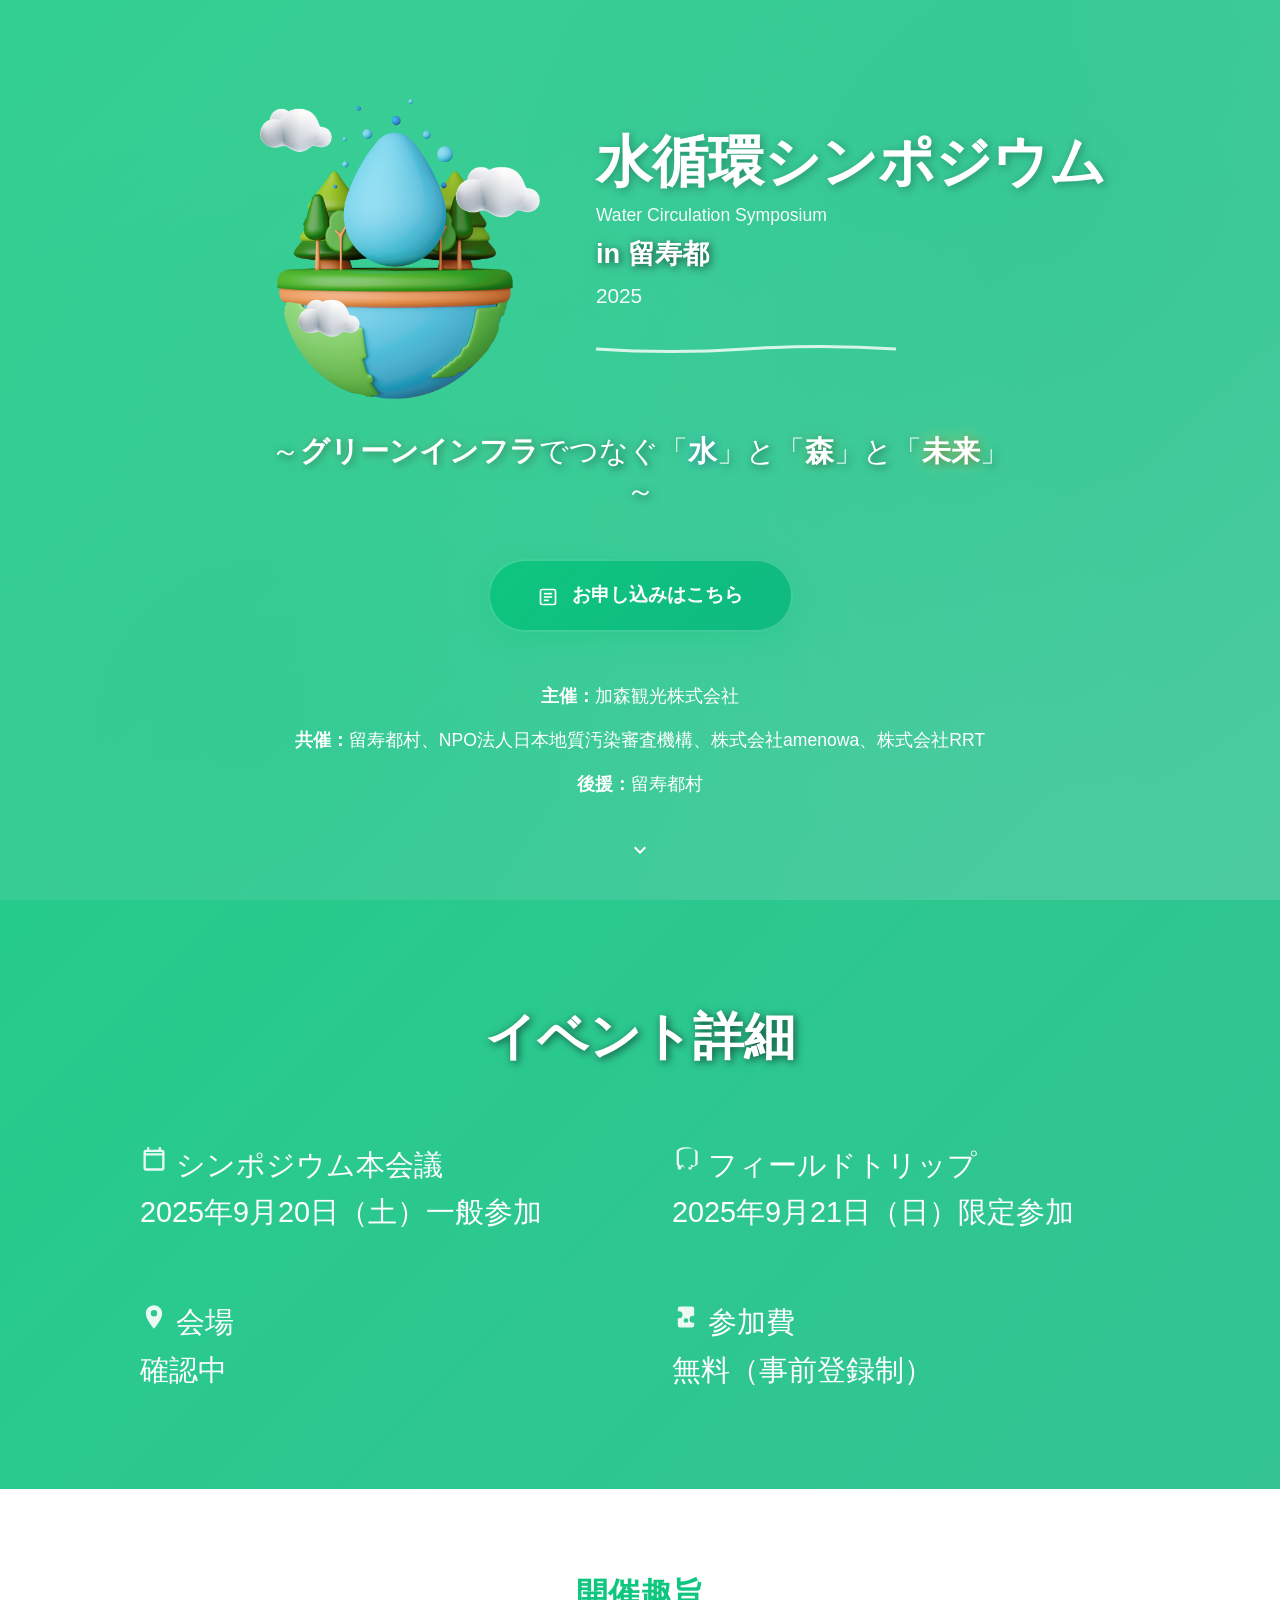
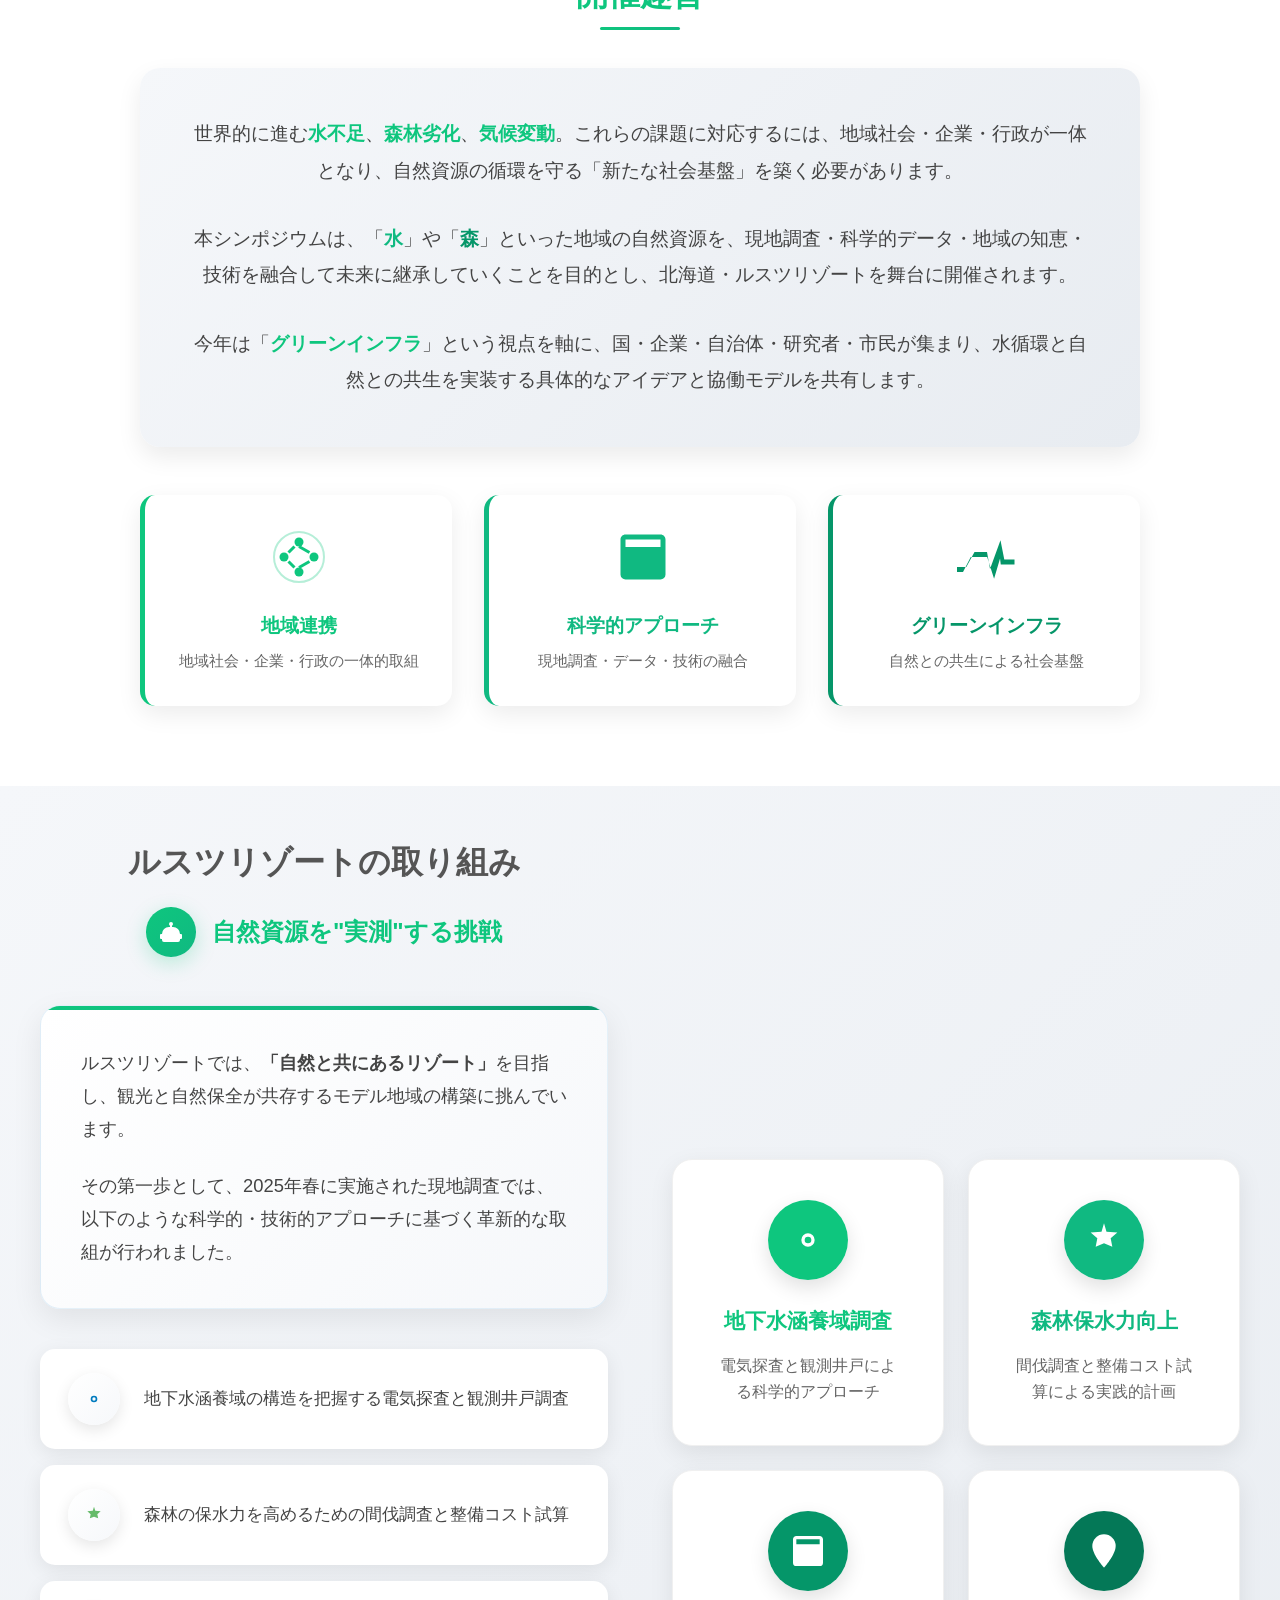
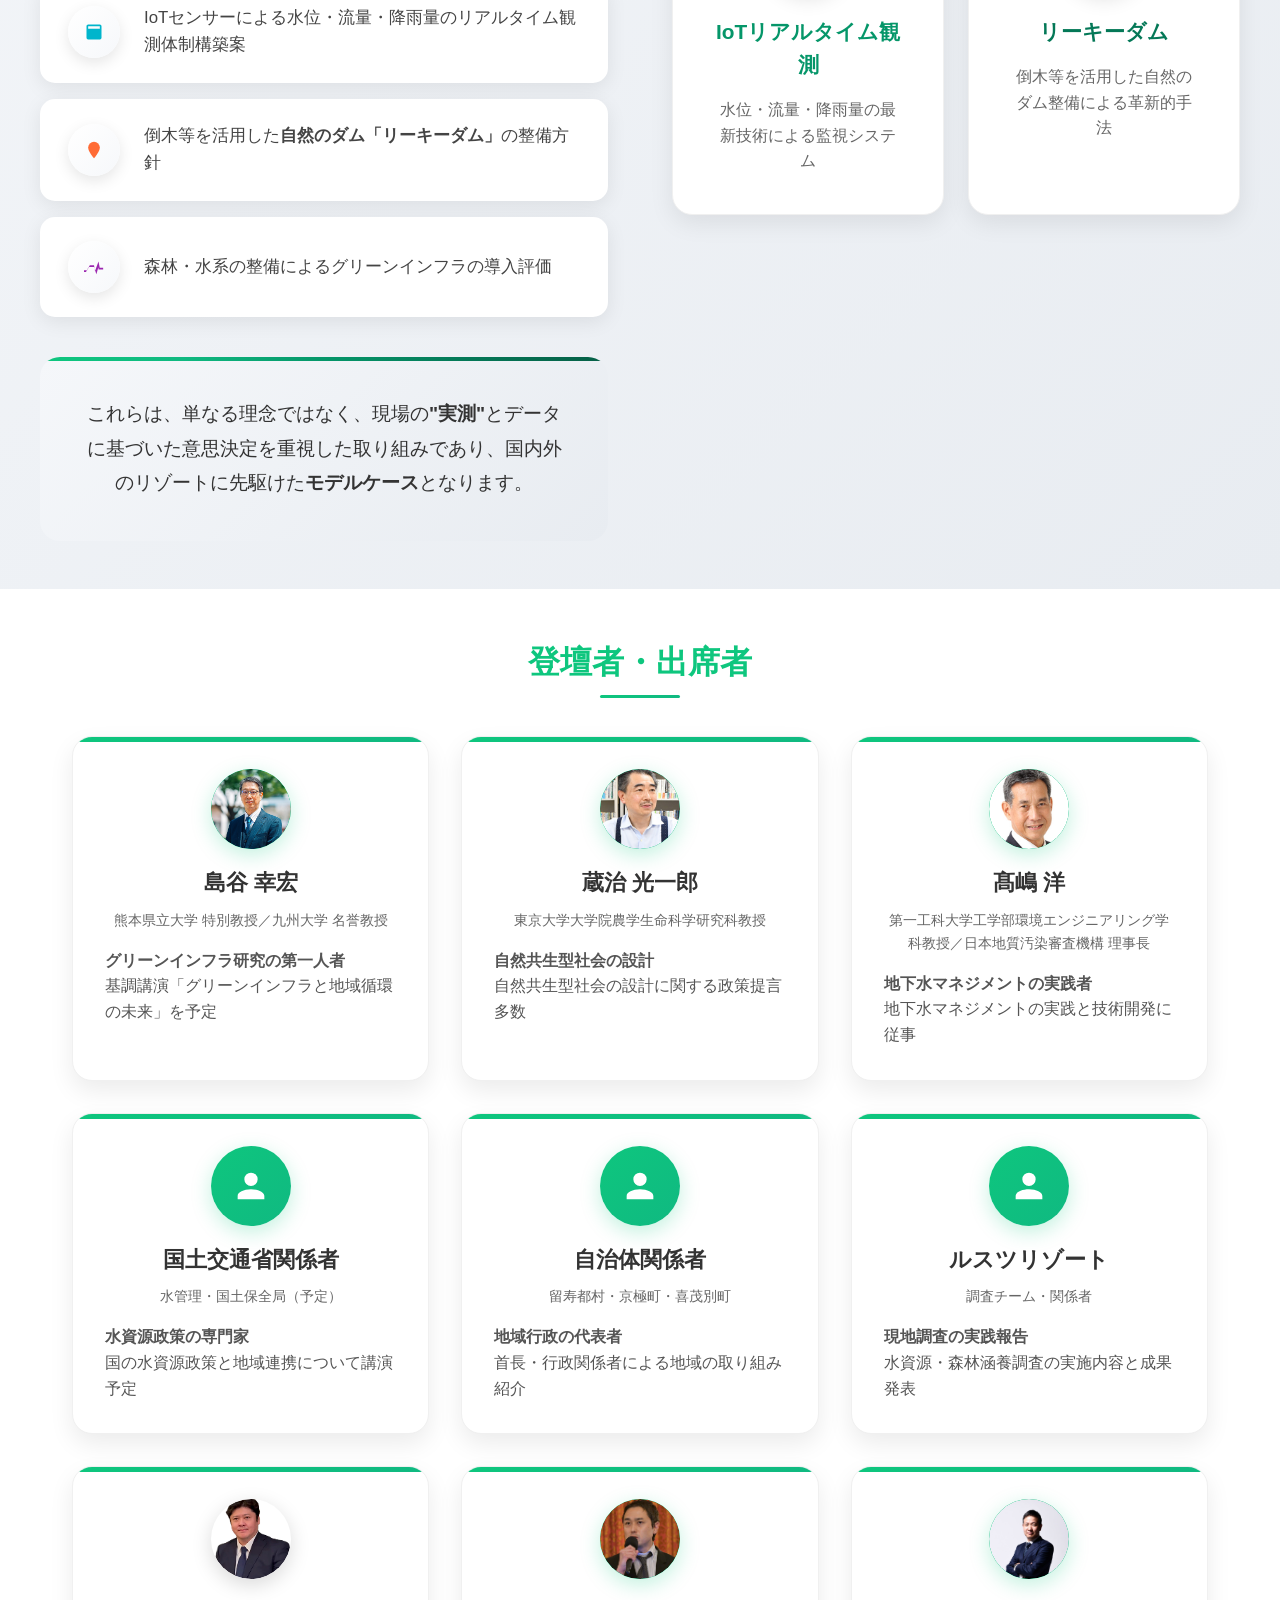
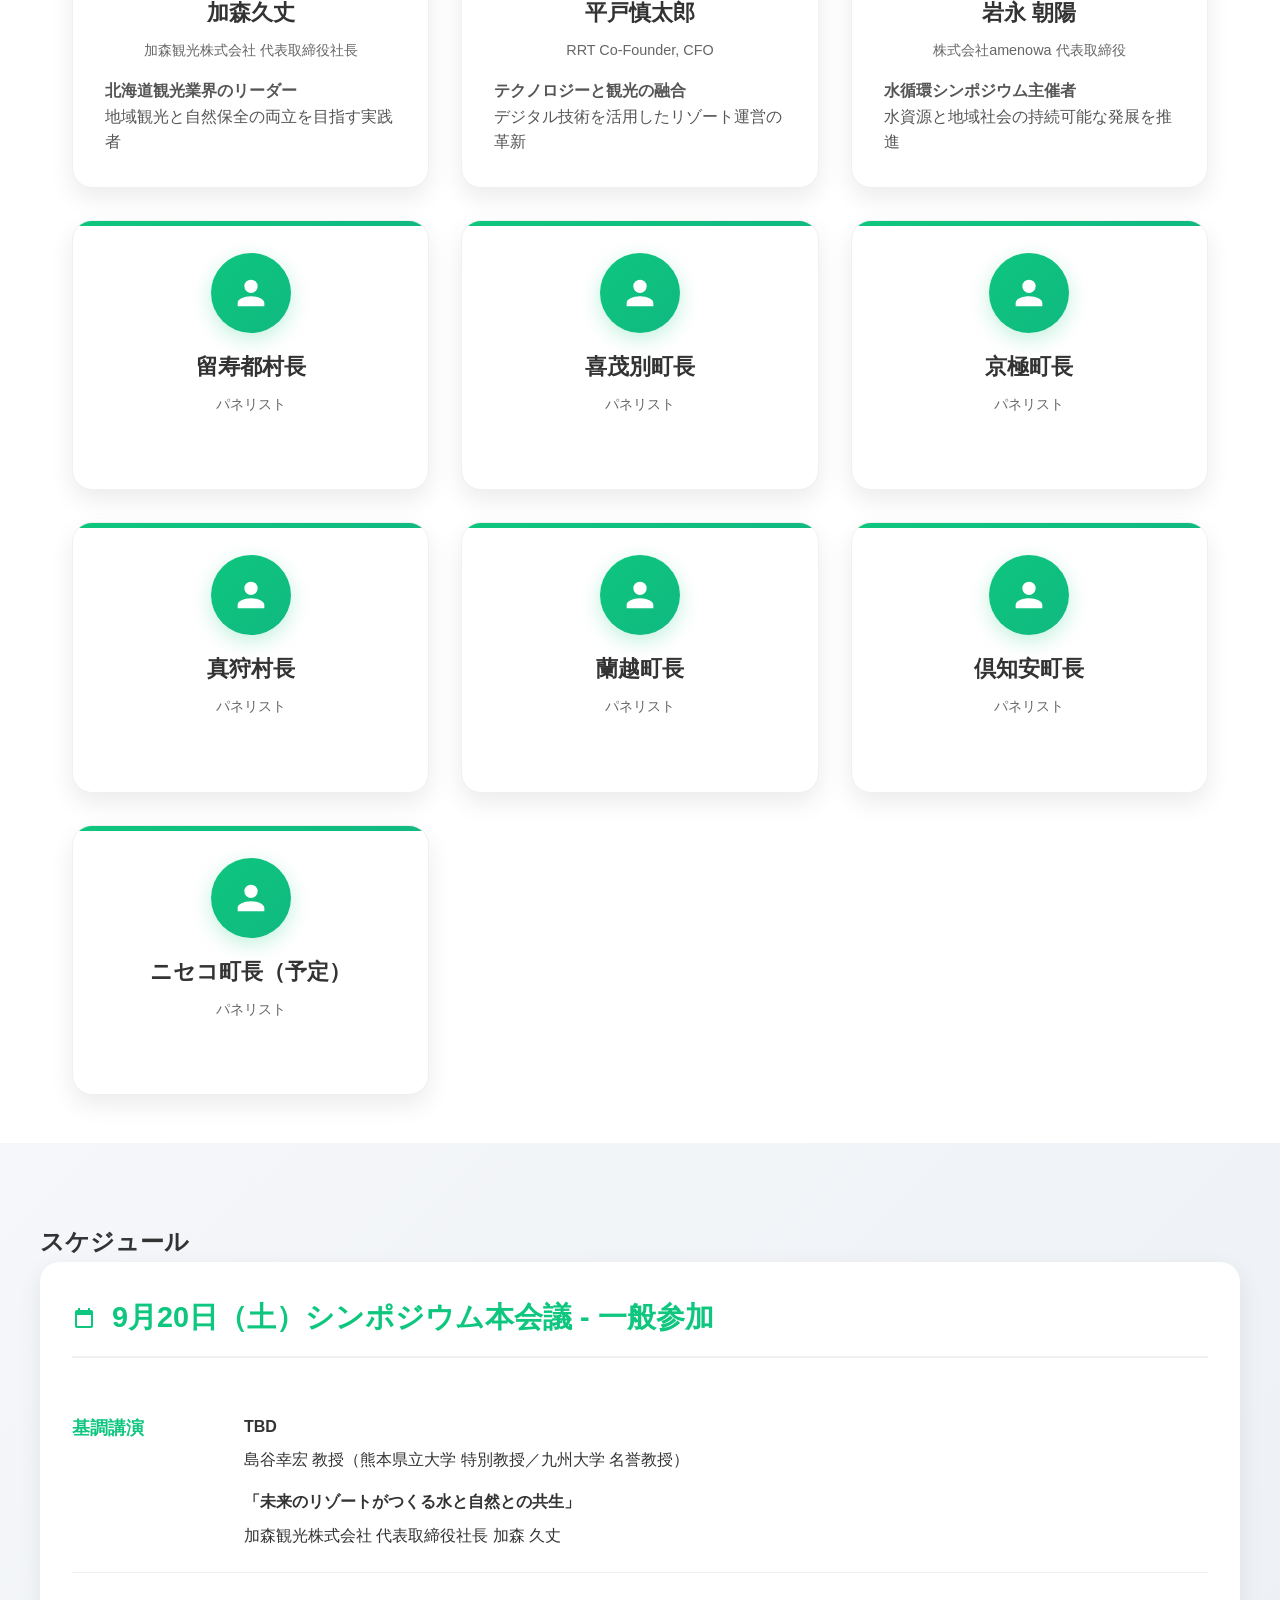
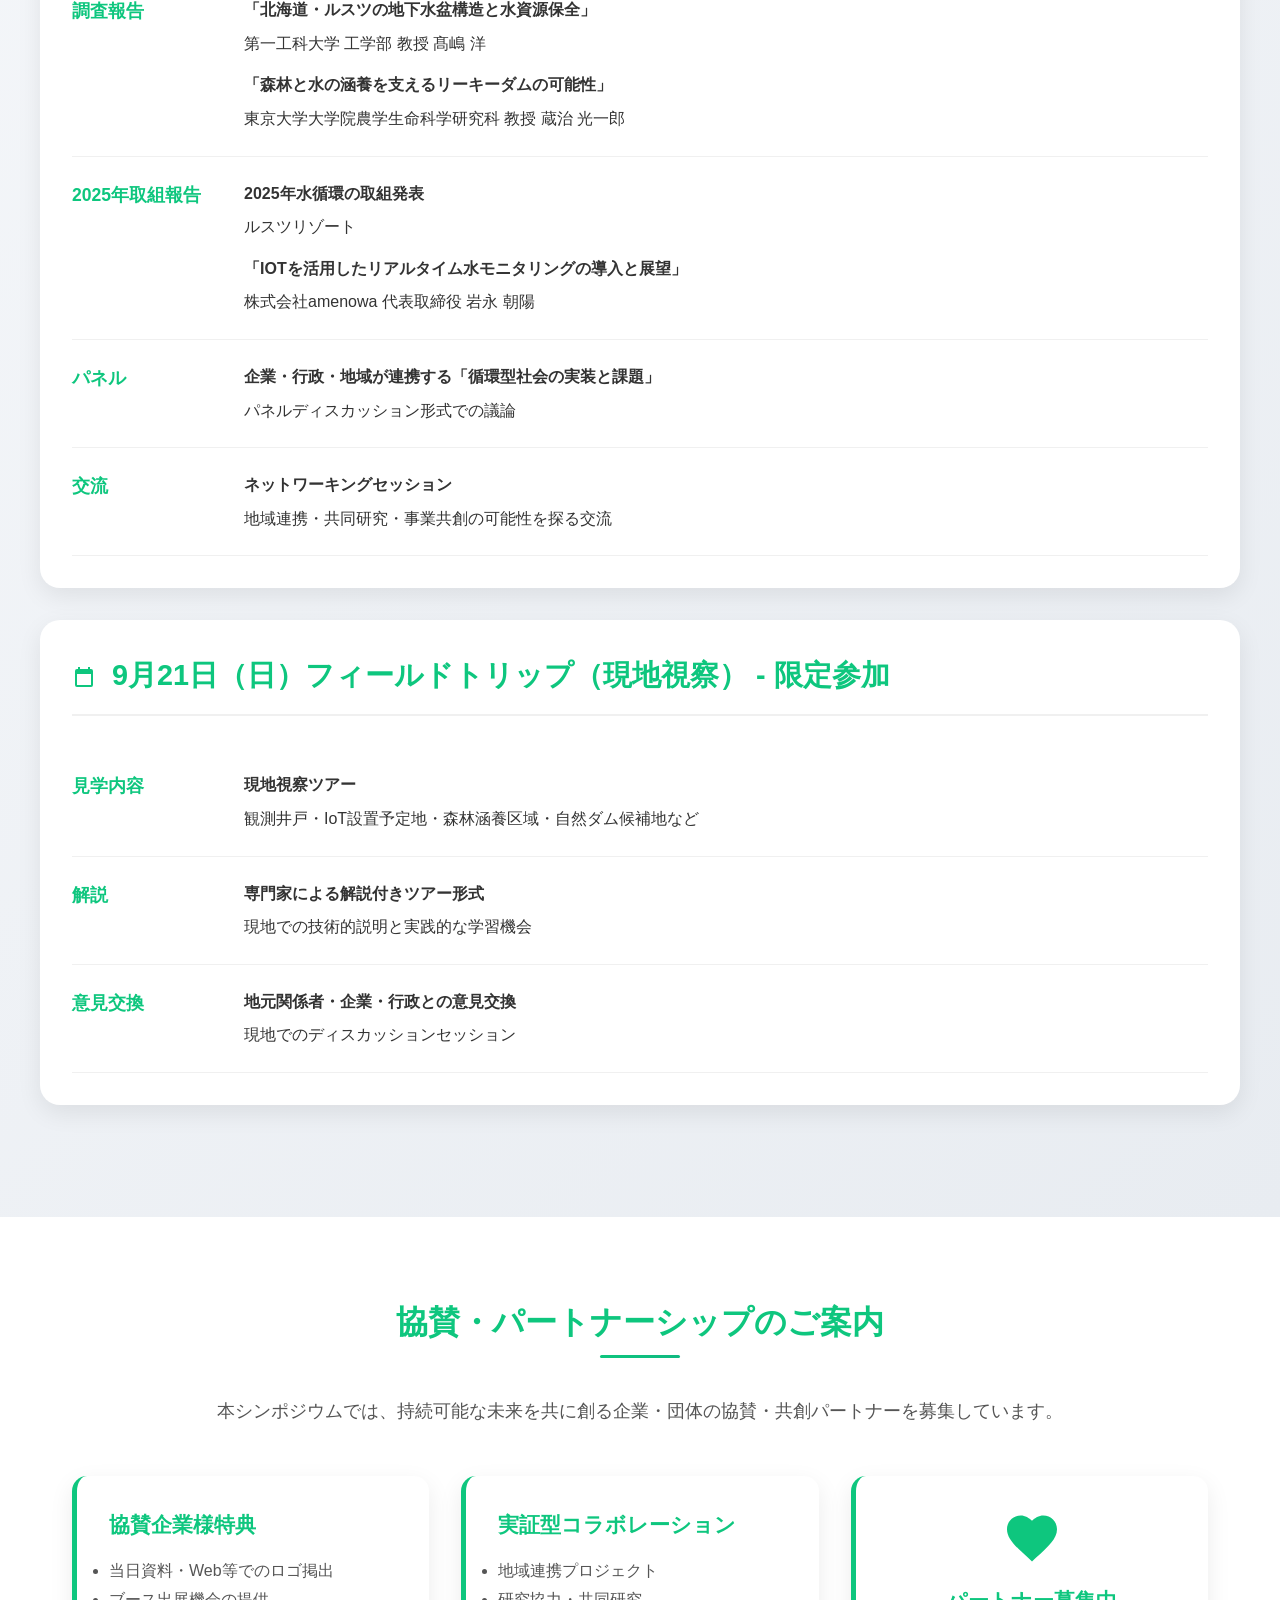
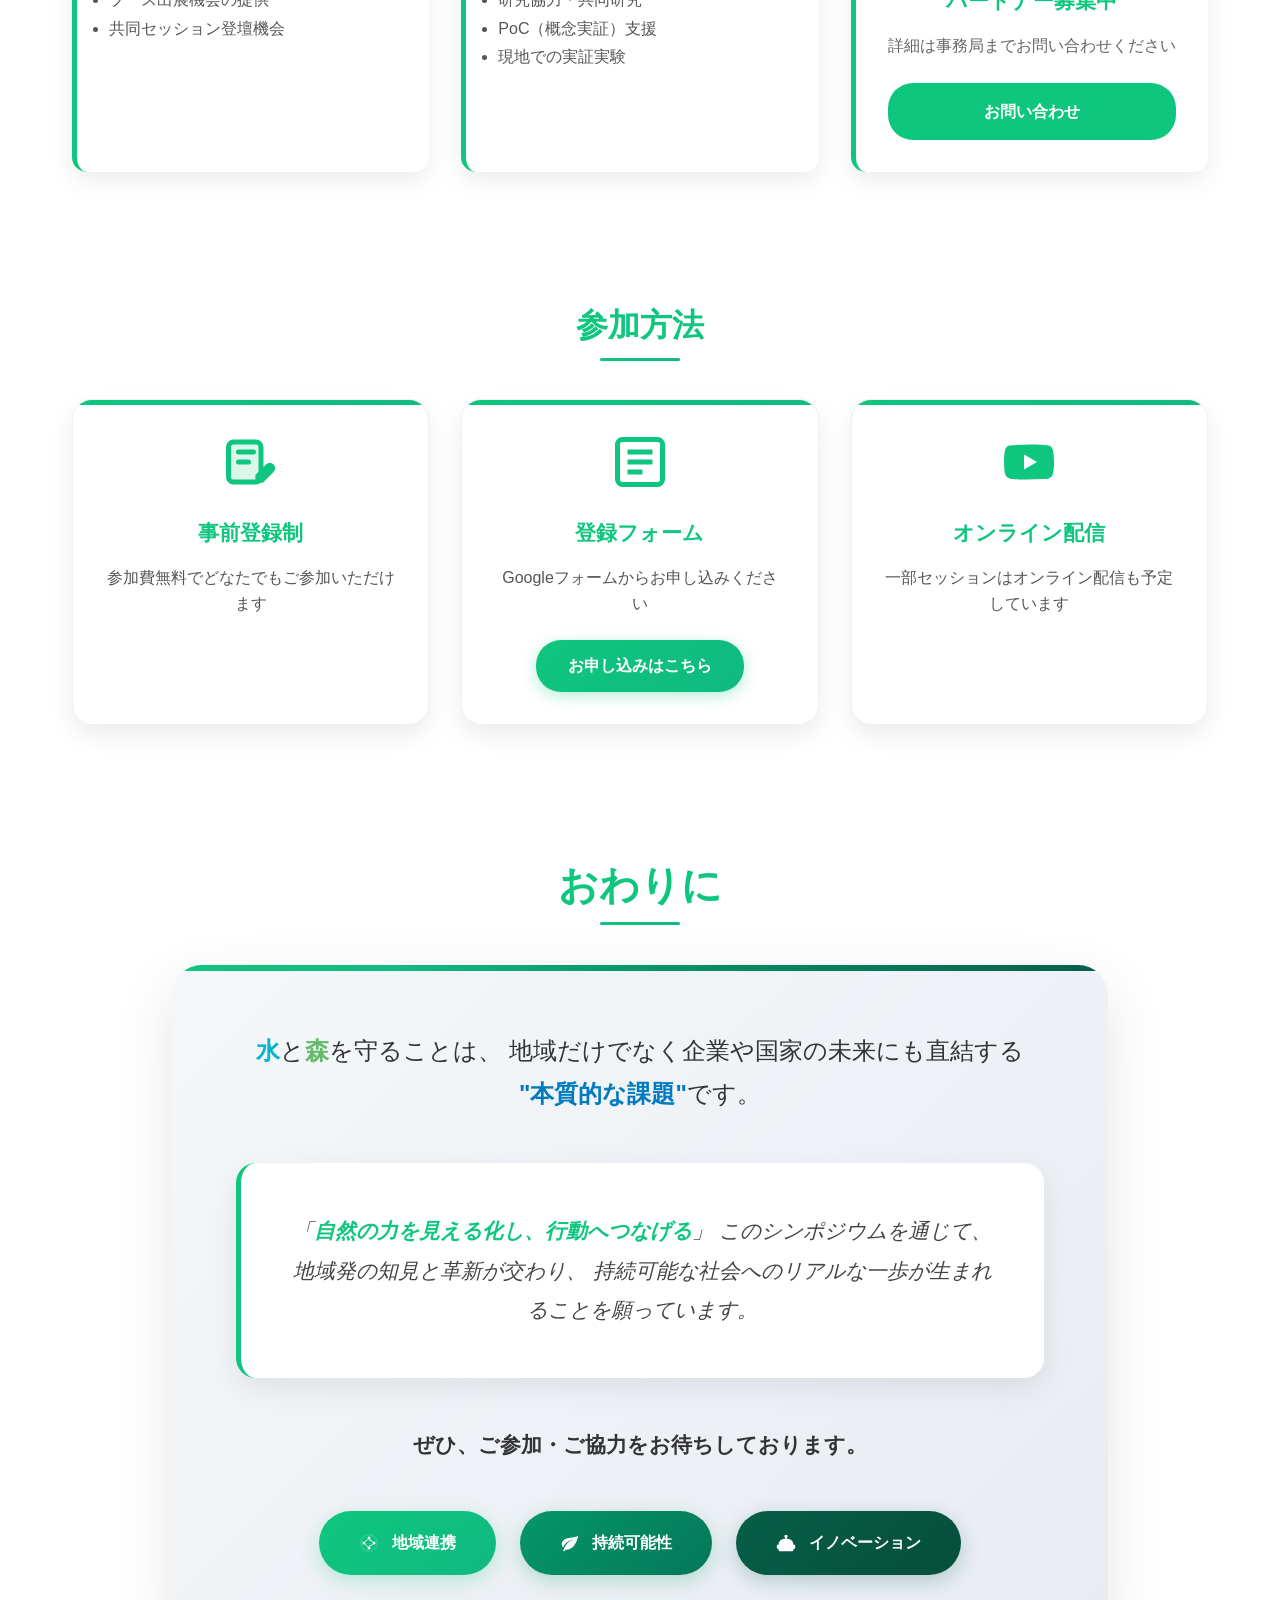
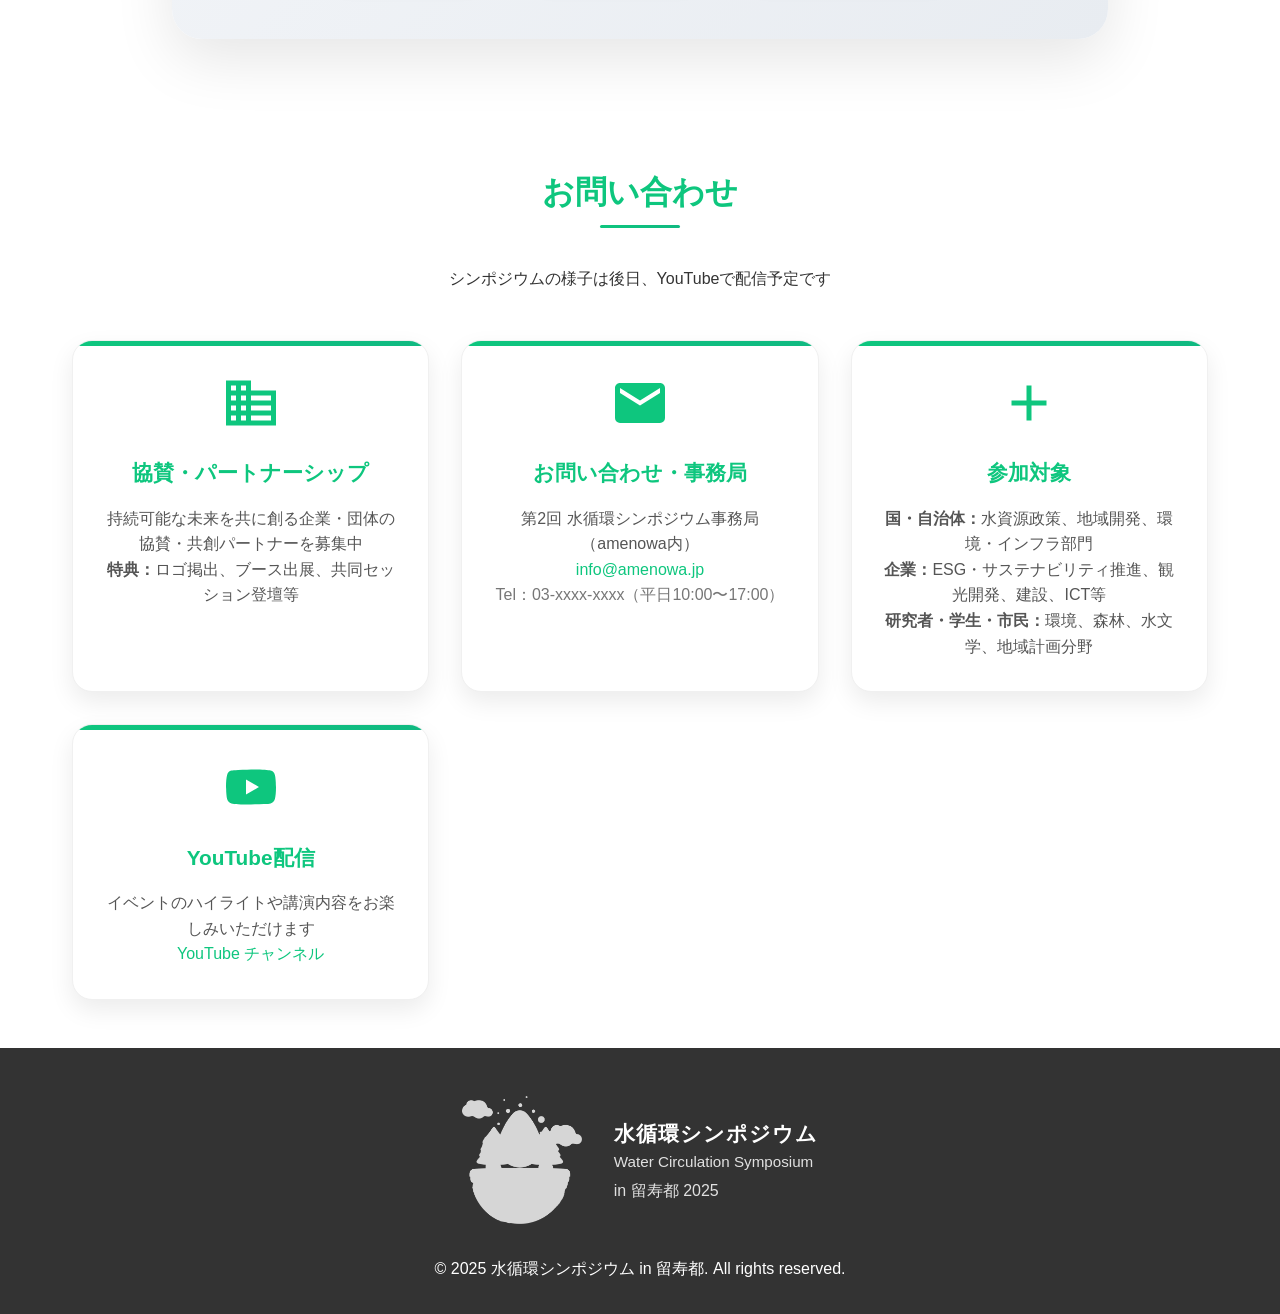
==== Untitled-1.html @ 5273fc81 "Add files via upload" ====
<!DOCTYPE html>
<html lang="ja">

<head>
    <meta charset="UTF-8">
    <meta name="viewport" content="width=device-width, initial-scale=1.0">
    <title>水循環シンポジウム in 留寿都</title>
    
    <!-- Favicon -->
    <link rel="icon" type="image/x-icon" href="./img/favicon.ico">
    <link rel="shortcut icon" href="./img/favicon.ico">
    
    <style>
        * {
            margin: 0;
            padding: 0;
            box-sizing: border-box;
        }

        body {
            font-family: 'Helvetica Neue', Arial, 'Hiragino Kaku Gothic ProN', 'Hiragino Sans', Meiryo, sans-serif;
            line-height: 1.6;
            color: #333;
            overflow-x: hidden;
        }

        /* Hero Section */
        .hero {
            height: 100vh;
            background: linear-gradient(135deg, rgba(14, 198, 126, 0.85), rgba(16, 185, 129, 0.75)),
                url('data:image/svg+xml,<svg xmlns="http://www.w3.org/2000/svg" viewBox="0 0 1920 1080"><path d="M0 0h1920v800c-320-80-640-160-960-120s-640 200-960 280V0z" fill="%23ffffff" opacity="0.1"/></svg>');
            background-size: cover;
            background-attachment: fixed;
            display: flex;
            align-items: center;
            justify-content: center;
            text-align: center;
            position: relative;
            overflow: hidden;
        }

        .hero::before {
            content: '';
            position: absolute;
            top: 0;
            left: 0;
            right: 0;
            bottom: 0;
            background: radial-gradient(circle at 20% 80%, rgba(14, 198, 126, 0.2) 0%, transparent 50%),
                radial-gradient(circle at 80% 20%, rgba(16, 185, 129, 0.2) 0%, transparent 50%);
            animation: float 20s ease-in-out infinite;
        }

        @keyframes float {

            0%,
            100% {
                transform: translateY(0px) rotate(0deg);
            }

            33% {
                transform: translateY(-20px) rotate(1deg);
            }

            66% {
                transform: translateY(10px) rotate(-1deg);
            }
        }

        .hero-content {
            z-index: 2;
            position: relative;
            max-width: 800px;
            padding: 0 20px;
        }

        .hero h1 {
            font-size: 4rem;
            font-weight: 700;
            color: white;
            margin-bottom: 1rem;
            text-shadow: 2px 2px 10px rgba(0, 0, 0, 0.3);
            animation: slideInUp 1s ease-out;
        }

        .hero-subtitle {
            font-size: 1.3rem;
            color: rgba(255, 255, 255, 0.95);
            margin-bottom: 2rem;
            font-weight: 300;
            animation: slideInUp 1s ease-out 0.3s both;
        }

        .event-details {
            background: none;
            backdrop-filter: none;
            border-radius: 0;
            padding: 0;
            margin: 0 auto;
            border: none;
            animation: none;
            max-width: 1200px;
            width: 100%;
        }

        .event-details h2 {
            color: white;
            font-size: 3.2rem;
            margin-bottom: 4rem;
            text-align: center;
        }

        .event-info {
            display: grid;
            grid-template-columns: repeat(2, 1fr);
            gap: 4rem;
            color: white;
            font-size: 1.8rem;
            max-width: 1000px;
            margin: 0 auto;
            line-height: 1.6;
            justify-items: start;
            align-items: start;
        }

        .event-info div {
            white-space: nowrap;
            overflow: visible;
        }

        /* PC表示での調整 */
        @media (min-width: 769px) {
            .event-info {
                grid-template-columns: repeat(2, 1fr) !important;
                gap: 4rem;
                font-size: 1.8rem;
            }
        }

        /* Reset event-info styling to white text */
        .event-info div strong {
            color: white !important;
            font-size: inherit !important;
            font-weight: normal !important;
            display: inline !important;
            margin-bottom: 0 !important;
            text-shadow: none !important;
        }

        .event-info div {
            background: none !important;
            padding: 0 !important;
            border-radius: 0 !important;
            border: none !important;
            text-align: left !important;
            transition: none !important;
        }

        .event-info div:hover {
            background: none !important;
            transform: none !important;
            box-shadow: none !important;
        }

        .event-info div svg {
            margin-bottom: 1rem !important;
            margin-right: 0 !important;
            vertical-align: middle;
            opacity: 0.9;
        }

        .scroll-indicator {
            position: absolute;
            bottom: 30px;
            left: 50%;
            transform: translateX(-50%);
            color: white;
            animation: bounce 2s infinite;
        }

        @keyframes bounce {

            0%,
            20%,
            50%,
            80%,
            100% {
                transform: translateX(-50%) translateY(0);
            }

            40% {
                transform: translateX(-50%) translateY(-10px);
            }

            60% {
                transform: translateX(-50%) translateY(-5px);
            }
        }

        @keyframes slideInUp {
            from {
                opacity: 0;
                transform: translateY(50px);
            }

            to {
                opacity: 1;
                transform: translateY(0);
            }
        }

        /* Navigation */
        .navbar {
            position: fixed;
            top: 0;
            left: 0;
            right: 0;
            background: rgba(255, 255, 255, 0.95);
            backdrop-filter: blur(10px);
            z-index: 1000;
            padding: 1rem 0;
            transform: translateY(0);
            transition: transform 0.3s ease;
        }

        .navbar.hidden {
            transform: translateY(-100%);
        }

        .nav-container {
            max-width: 1200px;
            margin: 0 auto;
            display: flex;
            justify-content: space-between;
            align-items: center;
            padding: 0 2rem;
        }

        .logo {
            font-size: 1.5rem;
            font-weight: bold;
            color: #0EC67E;
            display: flex;
            align-items: center;
            gap: 0.5rem;
        }

        .logo img {
            height: 40px;
            width: auto;
        }

        .hero-logo {
            margin-bottom: 2rem;
            animation: slideInUp 1s ease-out 0.6s both;
            display: flex;
            flex-direction: row;
            align-items: center;
            justify-content: center;
            gap: 3.5rem;
            max-width: 900px;
            margin-left: auto;
            margin-right: auto;
        }
        .hero-logo-col-img {
            flex: 0 0 auto;
            display: flex;
            align-items: center;
            justify-content: center;
        }
        .hero-logo-col-img img {
            height: 300px;
            width: auto;
            display: block;
        }
        @media (max-width: 900px) {
            .hero-logo-col-img img { height: 180px; }
        }
        @media (max-width: 600px) {
            .hero-logo-col-img img { height: 120px; }
        }
        .hero-logo-col-text {
            flex: 1 1 0%;
            display: flex;
            flex-direction: column;
            align-items: flex-start;
            justify-content: center;
            text-align: left;
            min-width: 0;
        }
        .hero-logo-title-ja {
            font-size: 3.5rem;
            font-weight: 700;
            color: #fff;
            text-shadow: 2px 2px 10px rgba(0,0,0,0.3);
            line-height: 1.1;
            white-space: nowrap;
            margin-bottom: 0.5rem;
        }
        .hero-logo-title-en {
            font-size: 1.1rem;
            color: #fff;
            opacity: 0.95;
            margin-bottom: 0.2rem;
        }
        .hero-logo-place {
            font-size: 1.7rem;
            font-weight: 600;
            color: #fff;
            text-shadow: 2px 2px 8px rgba(0,0,0,0.6);
            margin-bottom: 0.2rem;
        }
        .hero-logo-year {
            font-size: 1.3rem;
            color: #fff;
            opacity: 0.95;
            margin-bottom: 0.5rem;
        }
        .hero-logo-wave {
            margin-top: 1.2rem;
        }
        @media (max-width: 900px) {
            .hero-logo {
                flex-direction: column;
                gap: 1.2rem;
            }
            .hero-logo-col-img img { height: 120px; }
            .hero-logo-title-ja { font-size: 2.2rem; }
            .hero-logo-place { font-size: 1.1rem; }
            .hero-logo-year { font-size: 1rem; }
            .hero-logo-col-text { align-items: center; text-align: center; }
        }

        .hero-subtitle-custom {
            font-size: 1.8rem;
            color: white;
            margin-bottom: 2rem;
            font-weight: 500;
            animation: slideInUp 1s ease-out 0.9s both;
            text-shadow: 2px 2px 8px rgba(0, 0, 0, 0.6);
            line-height: 1.4;
            text-align: center;
        }

        .keyword-water {
            color: white;
            font-weight: 700;
            text-shadow: 0 0 15px rgba(79, 195, 247, 0.6), 2px 2px 8px rgba(0, 0, 0, 0.4);
            display: inline-block;
        }

        .keyword-forest {
            color: white;
            font-weight: 700;
            text-shadow: 0 0 15px rgba(102, 187, 106, 0.6), 2px 2px 8px rgba(0, 0, 0, 0.4);
            display: inline-block;
        }

        .keyword-future {
            color: white;
            font-weight: 700;
            text-shadow: 0 0 15px rgba(255, 213, 79, 0.6), 2px 2px 8px rgba(0, 0, 0, 0.4);
            display: inline-block;
        }

        .keyword-green-infra {
            color: white;
            font-weight: 700;
            text-shadow: 0 0 15px rgba(129, 199, 132, 0.6), 2px 2px 8px rgba(0, 0, 0, 0.4);
            display: inline-block;
        }

        .nav-links {
            display: flex;
            list-style: none;
            gap: 2rem;
            margin: 0;
            padding: 0;
        }

        .nav-links li a {
            color: #333;
            text-decoration: none;
            font-weight: 500;
            transition: color 0.3s ease;
        }

        .nav-links li a:hover {
            color: #0EC67E;
        }

        /* Sections */
        .section {
            padding: 3rem 1rem;
            max-width: 1200px;
            margin: 0 auto;
            padding-left: 2rem;
            padding-right: 2rem;
        }

        .section h2 {
            font-size: 2rem;
            text-align: center;
            margin-bottom: 3rem;
            color: #0EC67E;
            position: relative;
        }

        .section h2::after {
            content: '';
            position: absolute;
            bottom: -10px;
            left: 50%;
            transform: translateX(-50%);
            width: 80px;
            height: 3px;
            background: linear-gradient(90deg, #0EC67E, #10B981);
            border-radius: 2px;
        }

        /* Purpose Section */
        .purpose {
            background: linear-gradient(135deg, #f5f7fa 0%, #e8ecf1 100%);
            margin: 0;
            padding: 3rem 1rem;
        }

        .purpose-content {
            max-width: 1200px;
            margin: 0 auto;
            display: grid;
            grid-template-columns: 1fr 1fr;
            gap: 4rem;
            align-items: center;
        }

        .purpose-text {
            font-size: 1.1rem;
            line-height: 1.8;
            color: #555;
        }

        .purpose-header {
            text-align: center;
            margin-bottom: 2rem;
        }

        .purpose-header h2 {
            font-size: 2rem;
            margin-bottom: 1rem;
        }

        .purpose-visual {
            display: flex;
            flex-direction: column;
            gap: 1rem;
        }

        .topic-card {
            background: white;
            padding: 2rem;
            border-radius: 15px;
            box-shadow: 0 8px 25px rgba(0, 0, 0, 0.08);
            transition: transform 0.3s ease, box-shadow 0.3s ease;
            border-left: 5px solid #0EC67E;
        }

        .topic-card:hover {
            transform: translateY(-5px);
            box-shadow: 0 15px 35px rgba(0, 0, 0, 0.12);
        }

        .topic-card h3 {
            color: #0EC67E;
            margin-bottom: 0.5rem;
            font-size: 1.3rem;
        }

        /* Enhanced Purpose Section Styles */
        .purpose-header {
            text-align: center;
            margin-bottom: 3rem;
        }

        .subtitle-wrapper {
            display: flex;
            align-items: center;
            justify-content: center;
            gap: 1rem;
            margin-top: 1rem;
        }

        .subtitle-wrapper h3 {
            color: #0EC67E;
            font-size: 1.5rem;
            margin: 0;
            font-weight: 600;
        }

        .subtitle-icon {
            background: linear-gradient(135deg, #0EC67E, #10B981);
            border-radius: 50%;
            padding: 0.8rem;
            display: flex;
            align-items: center;
            justify-content: center;
            box-shadow: 0 6px 20px rgba(14, 198, 126, 0.25);
        }

        .purpose-intro {
            background: linear-gradient(135deg, rgba(255, 255, 255, 0.95), rgba(245, 247, 250, 0.95));
            padding: 2.5rem;
            border-radius: 20px;
            margin-bottom: 2.5rem;
            box-shadow: 0 10px 30px rgba(0, 0, 0, 0.08);
            border: 1px solid rgba(0, 123, 191, 0.1);
            position: relative;
            overflow: hidden;
        }

        .purpose-intro::before {
            content: '';
            position: absolute;
            top: 0;
            left: 0;
            right: 0;
            height: 4px;
            background: linear-gradient(90deg, #0EC67E, #10B981, #059669);
        }

        .purpose-intro p {
            font-size: 1.15rem;
            line-height: 1.8;
            color: #444;
            margin-bottom: 1.5rem;
        }

        .purpose-intro p:last-child {
            margin-bottom: 0;
        }

        .approach-list {
            margin: 2.5rem 0;
        }

        .approach-item {
            display: flex;
            align-items: center;
            gap: 1.5rem;
            padding: 1.5rem;
            margin-bottom: 1rem;
            background: white;
            border-radius: 15px;
            box-shadow: 0 5px 20px rgba(0, 0, 0, 0.08);
            transition: all 0.3s ease;
            border-left: 4px solid transparent;
        }

        .approach-item:hover {
            transform: translateX(10px);
            box-shadow: 0 10px 30px rgba(0, 0, 0, 0.12);
            border-left-color: var(--item-color, #007bbf);
        }

        .approach-item:nth-child(1) { --item-color: #0EC67E; }
        .approach-item:nth-child(2) { --item-color: #10B981; }
        .approach-item:nth-child(3) { --item-color: #059669; }
        .approach-item:nth-child(4) { --item-color: #047857; }
        .approach-item:nth-child(5) { --item-color: #065F46; }

        .approach-icon {
            background: linear-gradient(135deg, rgba(255, 255, 255, 0.9), rgba(245, 247, 250, 0.9));
            border-radius: 50%;
            padding: 1rem;
            display: flex;
            align-items: center;
            justify-content: center;
            min-width: 50px;
            min-height: 50px;
            box-shadow: 0 5px 15px rgba(0, 0, 0, 0.1);
        }

        .approach-item span {
            font-size: 1.05rem;
            line-height: 1.6;
            color: #444;
            flex: 1;
        }

        .purpose-conclusion {
            background: linear-gradient(135deg, #f5f7fa, #e8ecf1);
            padding: 2.5rem;
            border-radius: 20px;
            text-align: center;
            position: relative;
            overflow: hidden;
        }

        .purpose-conclusion::before {
            content: '';
            position: absolute;
            top: 0;
            left: 0;
            right: 0;
            height: 4px;
            background: linear-gradient(90deg, #0EC67E, #10B981, #059669, #047857, #065F46);
        }

        .purpose-conclusion p {
            font-size: 1.2rem;
            line-height: 1.8;
            color: #333;
            margin: 0;
            font-weight: 500;
        }

        /* Enhanced Topic Cards */
        .topic-cards-grid {
            display: grid;
            grid-template-columns: repeat(2, 1fr);
            gap: 1.5rem;
        }

        .enhanced-topic-card {
            background: white;
            padding: 2.5rem;
            border-radius: 20px;
            box-shadow: 0 8px 25px rgba(0, 0, 0, 0.08);
            transition: all 0.4s ease;
            border: 1px solid #f0f0f0;
            position: relative;
            overflow: hidden;
            text-align: center;
        }

        .enhanced-topic-card::before {
            content: '';
            position: absolute;
            top: 0;
            left: 0;
            right: 0;
            height: 5px;
            background: var(--card-color);
            transform: scaleX(0);
            transition: transform 0.3s ease;
        }

        .enhanced-topic-card:hover::before {
            transform: scaleX(1);
        }

        .enhanced-topic-card:hover {
            transform: translateY(-10px);
            box-shadow: 0 20px 40px rgba(0, 0, 0, 0.12);
        }

        .enhanced-topic-card[data-color="#0EC67E"] { --card-color: #0EC67E; }
        .enhanced-topic-card[data-color="#10B981"] { --card-color: #10B981; }
        .enhanced-topic-card[data-color="#059669"] { --card-color: #059669; }
        .enhanced-topic-card[data-color="#047857"] { --card-color: #047857; }

        .card-icon-wrapper {
            background: linear-gradient(135deg, var(--card-color), var(--card-color));
            border-radius: 50%;
            width: 80px;
            height: 80px;
            display: flex;
            align-items: center;
            justify-content: center;
            margin: 0 auto 1.5rem;
            color: white;
            box-shadow: 0 8px 20px rgba(0, 0, 0, 0.12);
            transition: all 0.3s ease;
        }

        .enhanced-topic-card:hover .card-icon-wrapper {
            transform: scale(1.1);
            box-shadow: 0 12px 28px rgba(0, 0, 0, 0.15);
        }

        .enhanced-topic-card h3 {
            color: var(--card-color);
            margin-bottom: 1rem;
            font-size: 1.3rem;
            font-weight: 600;
        }

        .enhanced-topic-card p {
            color: #666;
            line-height: 1.6;
            font-size: 1rem;
        }

        .card-highlight {
            position: absolute;
            bottom: 0;
            left: 0;
            right: 0;
            height: 3px;
            background: linear-gradient(90deg, var(--card-color), rgba(255, 255, 255, 0));
            opacity: 0;
            transition: opacity 0.3s ease;
        }

        .enhanced-topic-card:hover .card-highlight {
            opacity: 1;
        }

        /* Closing Section Styles */
        .closing {
            background: white;
            padding: 5rem 0;
            margin: 0;
        }

        .closing-container {
            max-width: 1000px;
            margin: 0 auto;
            padding: 0 2rem;
            text-align: center;
        }

        .closing-title-wrapper {
            display: flex;
            align-items: center;
            justify-content: center;
            gap: 1.5rem;
            margin-bottom: 3rem;
        }

        .closing-icon {
            background: linear-gradient(135deg, #0EC67E, #10B981);
            border-radius: 50%;
            padding: 1.2rem;
            display: flex;
            align-items: center;
            justify-content: center;
            box-shadow: 0 8px 20px rgba(14, 198, 126, 0.25);
        }

        .closing h2 {
            color: #0EC67E;
            margin: 0;
            font-size: 2.5rem;
            font-weight: 700;
            position: relative;
        }

        .closing h2::after {
            content: '';
            position: absolute;
            bottom: -8px;
            left: 50%;
            transform: translateX(-50%);
            width: 80px;
            height: 3px;
            background: linear-gradient(90deg, #0EC67E, #10B981);
            border-radius: 2px;
        }

        .closing-content {
            background: linear-gradient(135deg, #f5f7fa 0%, #e8ecf1 100%);
            padding: 4rem;
            border-radius: 30px;
            box-shadow: 0 20px 60px rgba(0, 0, 0, 0.1);
            position: relative;
            overflow: hidden;
        }

        .closing-content::before {
            content: '';
            position: absolute;
            top: 0;
            left: 0;
            right: 0;
            height: 6px;
            background: linear-gradient(90deg, #0EC67E, #10B981, #059669, #047857, #065F46);
        }

        .closing-text {
            margin-bottom: 3rem;
        }

        .main-message {
            font-size: 1.5rem;
            line-height: 1.8;
            color: #333;
            margin-bottom: 3rem;
            font-weight: 500;
        }

        .water-text {
            color: #00b5cc;
        }

        .forest-text {
            color: #66BB6A;
        }

        .theme-text {
            color: #007bbf;
        }

        .quote-box {
            background: white;
            padding: 3rem;
            border-radius: 20px;
            margin: 3rem 0;
            border-left: 5px solid #0EC67E;
            box-shadow: 0 10px 30px rgba(0, 0, 0, 0.08);
            position: relative;
        }

        .quote-box p {
            font-size: 1.3rem;
            line-height: 1.9;
            color: #444;
            margin: 0;
            font-style: italic;
        }

        .quote-box strong {
            color: #0EC67E;
            font-weight: 600;
        }

        .call-to-action {
            font-size: 1.3rem;
            line-height: 1.8;
            color: #333;
            font-weight: 600;
            margin: 0;
        }

        .keyword-badges {
            display: flex;
            justify-content: center;
            gap: 1.5rem;
            flex-wrap: wrap;
            margin-top: 2rem;
        }

        .badge {
            color: white;
            padding: 1.2rem 2.5rem;
            border-radius: 50px;
            display: flex;
            align-items: center;
            gap: 0.8rem;
            font-weight: 600;
            font-size: 1rem;
            transition: all 0.3s ease;
            cursor: pointer;
        }

        .badge:hover {
            transform: translateY(-3px);
            box-shadow: 0 12px 28px rgba(0, 0, 0, 0.15);
        }

        .badge-blue {
            background: linear-gradient(135deg, #0EC67E, #10B981);
            box-shadow: 0 6px 20px rgba(14, 198, 126, 0.25);
        }

        .badge-green {
            background: linear-gradient(135deg, #059669, #047857);
            box-shadow: 0 6px 20px rgba(5, 150, 105, 0.25);
        }

        .badge-orange {
            background: linear-gradient(135deg, #065F46, #064E3B);
            box-shadow: 0 6px 20px rgba(6, 95, 70, 0.25);
        }

        .mobile-break {
            display: none;
        }

        /* Mobile responsiveness for closing section */
        @media (max-width: 768px) {
            .closing {
                padding: 3rem 0;
            }

            .closing-container {
                padding: 0 1rem;
            }

            .closing-title-wrapper {
                flex-direction: column;
                gap: 1rem;
            }

            .closing h2 {
                font-size: 2rem;
            }

            .closing-content {
                padding: 2.5rem;
            }

            .main-message {
                font-size: 1.2rem;
                line-height: 1.7;
            }

            .mobile-break {
                display: block;
            }

            .quote-box {
                padding: 2rem;
                margin: 2rem 0;
            }

            .quote-box p {
                font-size: 1.1rem;
                line-height: 1.7;
            }

            .call-to-action {
                font-size: 1.1rem;
            }

            .keyword-badges {
                flex-direction: column;
                align-items: center;
                gap: 1rem;
            }

            .badge {
                padding: 1rem 2rem;
                min-width: 200px;
                justify-content: center;
            }

            /* Mobile schedule improvements */
            .schedule-item {
                flex-direction: column;
                align-items: flex-start;
                gap: 0.5rem;
                padding: 1rem 0;
            }

            .schedule-time {
                min-width: auto;
                width: auto;
                font-size: 1rem;
                margin-bottom: 0.5rem;
            }

            .schedule-content {
                padding-left: 0;
                width: 100%;
            }

            .schedule-title {
                font-size: 1rem;
                line-height: 1.4;
            }

            .schedule-content div {
                font-size: 0.9rem;
                line-height: 1.4;
            }

            /* Mobile speakers improvements */
            .speakers-grid {
                grid-template-columns: 1fr;
                gap: 1.5rem;
            }

            .speaker-card {
                padding: 1.5rem;
            }

            .speaker-avatar {
                width: 60px;
                height: 60px;
                margin-bottom: 0.8rem;
            }

            .speaker-name {
                font-size: 1.2rem;
            }

            .speaker-title {
                font-size: 0.85rem;
            }

            .speaker-description {
                font-size: 0.9rem;
                line-height: 1.5;
            }

            /* Mobile participation improvements */
            .participation-grid {
                grid-template-columns: 1fr;
                gap: 1.5rem;
            }

            .participation-card {
                padding: 1.5rem;
            }

            /* Mobile CTA button improvements */
            .hero-cta {
                margin-top: 2rem;
            }

            .cta-button {
                padding: 1rem 2rem;
                font-size: 1.1rem;
            }

            /* Mobile event info improvements */
            .event-info {
                grid-template-columns: 1fr;
                gap: 1.5rem;
                font-size: 1.2rem;
            }

            .event-info div {
                text-align: center;
            }

            /* Mobile purpose section improvements */
            .purpose-content {
                grid-template-columns: 1fr;
                gap: 2rem;
            }

            .enhanced-topic-card {
                padding: 1.5rem;
            }

            .card-icon-wrapper {
                width: 60px;
                height: 60px;
                margin-bottom: 1rem;
            }
        }

        /* Speakers Section */
        .speakers {
            background: white;
        }

        .speakers-grid {
            display: grid;
            grid-template-columns: repeat(auto-fit, minmax(300px, 1fr));
            gap: 2rem;
            margin-top: 3rem;
        }

        .speaker-card {
            background: white;
            border-radius: 20px;
            padding: 2rem;
            box-shadow: 0 10px 25px rgba(0, 0, 0, 0.08);
            transition: all 0.3s ease;
            border: 1px solid #f0f0f0;
            position: relative;
            overflow: hidden;
        }

        .speaker-card::before {
            content: '';
            position: absolute;
            top: 0;
            left: 0;
            right: 0;
            height: 5px;
            background: linear-gradient(90deg, #0EC67E, #10B981);
        }

        .speaker-card:hover {
            transform: translateY(-10px);
            box-shadow: 0 20px 40px rgba(0, 0, 0, 0.12);
        }

        .speaker-avatar {
            width: 80px;
            height: 80px;
            border-radius: 50%;
            background: linear-gradient(135deg, #0EC67E, #10B981);
            display: flex;
            align-items: center;
            justify-content: center;
            margin: 0 auto 1rem;
            color: white;
            font-size: 2rem;
            font-weight: bold;
            overflow: hidden;
            position: relative;
            box-shadow: 0 6px 20px rgba(14, 198, 126, 0.25);
            transition: all 0.3s ease;
        }

        .speaker-avatar.kamori {
            background: white;
            box-shadow: 0 6px 20px rgba(0, 0, 0, 0.15);
        }

        /* CTA Button Hover Effects */
        .cta-button:hover {
            transform: translateY(-3px);
            box-shadow: 0 12px 35px rgba(14, 198, 126, 0.4);
            background: linear-gradient(135deg, #10B981, #059669);
        }

        .cta-button:active {
            transform: translateY(-1px);
            box-shadow: 0 8px 25px rgba(14, 198, 126, 0.3);
        }

        .speaker-avatar:hover {
            transform: scale(1.05);
            box-shadow: 0 10px 28px rgba(14, 198, 126, 0.3);
        }

        .speaker-image {
            width: 100%;
            height: 100%;
            object-fit: cover;
            border-radius: 50%;
            transition: all 0.3s ease;
        }

        .speaker-image:hover {
            transform: scale(1.1);
        }

        .speaker-name {
            font-size: 1.4rem;
            font-weight: bold;
            color: #333;
            text-align: center;
            margin-bottom: 0.5rem;
        }

        .speaker-title {
            color: #666;
            text-align: center;
            margin-bottom: 1rem;
            font-size: 0.9rem;
        }

        .speaker-description {
            color: #555;
            line-height: 1.6;
        }

        /* Schedule Section */
        .schedule {
            background: linear-gradient(135deg, #f5f7fa 0%, #e8ecf1 100%);
            margin: 0;
            padding: 5rem 2rem;
        }

        .schedule-container {
            max-width: 1200px;
            margin: 0 auto;
        }

        .schedule-day {
            background: white;
            border-radius: 20px;
            padding: 2rem;
            margin-bottom: 2rem;
            box-shadow: 0 8px 25px rgba(0, 0, 0, 0.08);
        }

        .schedule-day h3 {
            color: #0EC67E;
            font-size: 1.8rem;
            margin-bottom: 2rem;
            padding-bottom: 1rem;
            border-bottom: 2px solid #f0f0f0;
        }

        .schedule-item {
            display: flex;
            padding: 1.5rem 0;
            border-bottom: 1px solid #f0f0f0;
            transition: background-color 0.3s ease;
        }

        .schedule-item:hover {
            background-color: #f8f9fa;
            border-radius: 10px;
            margin: 0 -1rem;
            padding-left: 2rem;
            padding-right: 2rem;
        }

        .schedule-time {
            min-width: 140px;
            width: 140px;
            font-weight: bold;
            color: #0EC67E;
            font-size: 1.1rem;
            flex-shrink: 0;
        }

        .schedule-content {
            flex: 1;
            padding-left: 2rem;
        }

        .schedule-title {
            font-weight: bold;
            margin-bottom: 0.5rem;
            color: #333;
        }

        /* Contact Section */
        .contact {
            background: #0EC67E;
            color: white;
            text-align: center;
            margin: 0;
            padding: 5rem 2rem;
        }

        .contact h2 {
            color: white;
        }

        .contact-info {
            display: grid;
            grid-template-columns: repeat(auto-fit, minmax(300px, 1fr));
            gap: 2rem;
            margin-top: 3rem;
            max-width: 1000px;
            margin-left: auto;
            margin-right: auto;
        }

        .contact-card {
            background: rgba(255, 255, 255, 0.1);
            padding: 2rem;
            border-radius: 15px;
            backdrop-filter: blur(10px);
            border: 1px solid rgba(255, 255, 255, 0.2);
        }

        .contact-card h3 {
            margin-bottom: 1rem;
            font-size: 1.3rem;
        }

        .contact-card a {
            color: #78dbe2;
            text-decoration: none;
        }

        .contact-card a:hover {
            text-decoration: underline;
        }

        /* Footer */
        .footer {
            background: #333;
            color: white;
            text-align: center;
            padding: 3rem 2rem 2rem;
            position: relative;
        }

        .footer-logo {
            margin-bottom: 2rem;
            display: flex;
            justify-content: center;
        }

        .footer-logo img {
            width: 100%;
            max-width: 200px;
            height: auto;
            filter: brightness(0) invert(1);
            opacity: 0.8;
        }

        .footer-content {
            max-width: 1200px;
            margin: 0 auto;
        }

        /* Partnership hover effects */
        .partnership-content a:hover {
            background: #ffffff !important;
            color: #007bbf !important;
            transform: translateY(-2px);
            box-shadow: 0 15px 40px rgba(0, 0, 0, 0.3) !important;
        }

        .participation-card:hover {
            transform: translateY(-10px);
            box-shadow: 0 20px 40px rgba(0, 0, 0, 0.12);
        }

        .participation-card {
            transition: all 0.3s ease;
        }

        /* Partnership content responsive */
        @media (max-width: 768px) {
            .partnership-content {
                grid-template-columns: 1fr !important;
                gap: 2rem !important;
            }
        }
        
        @media (max-width: 1024px) {
            .partnership-content {
                grid-template-columns: 1fr !important;
                gap: 2rem !important;
            }
        }

        @media (max-width: 768px) {
            .hero h1 {
                font-size: 2.5rem;
            }

            .hero-subtitle {
                font-size: 1.1rem;
            }

            .hero-subtitle-custom {
                font-size: 1.3rem;
                margin-bottom: 1.5rem;
                line-height: 1.3;
            }

            .keyword-water,
            .keyword-forest,
            .keyword-future,
            .keyword-green-infra {
                font-weight: 700;
            }

            .event-details {
                padding: 0;
                margin: 0;
            }

            .event-details h2 {
                font-size: 2.4rem;
                margin-bottom: 2.5rem;
            }

            .event-info {
                grid-template-columns: 1fr;
                gap: 2rem;
                font-size: 1.4rem;
            }

            .purpose-content {
                grid-template-columns: 1fr !important;
                gap: 2rem !important;
                max-width: 100% !important;
                padding: 0 1rem !important;
                margin: 0 !important;
                width: 100% !important;
                display: grid !important;
            }

            .purpose-text {
                width: 100% !important;
                max-width: 100% !important;
                margin: 0 !important;
                padding: 0 !important;
            }

            .purpose-header {
                text-align: center;
                margin-bottom: 2rem;
            }

            .purpose-header h2 {
                font-size: 2rem;
                margin-bottom: 1rem;
            }

            .nav-links {
                display: none;
            }

            .section {
                padding: 3rem 1rem;
            }

            .section h2 {
                font-size: 2rem;
            }

            /* Enhanced Purpose Section Mobile */
            .purpose {
                padding: 3rem 0 !important;
                margin: 0 !important;
                width: 100% !important;
            }

            .subtitle-wrapper {
                flex-direction: column;
                gap: 0.5rem;
            }

            .subtitle-wrapper h3 {
                font-size: 1.2rem;
                text-align: center;
            }

            .purpose-intro {
                padding: 2rem;
                margin-bottom: 2rem;
            }

            .purpose-intro p {
                font-size: 1rem;
                line-height: 1.7;
            }

            .approach-list {
                margin: 2rem 0;
            }

            .approach-item {
                flex-direction: row;
                text-align: left;
                gap: 1rem;
                padding: 1.2rem;
                margin-bottom: 0.8rem;
                background: white;
                border-radius: 12px;
                box-shadow: 0 4px 15px rgba(0, 0, 0, 0.08);
                border-left: 4px solid var(--item-color, #007bbf);
            }

            .approach-item:hover {
                transform: translateY(-2px);
                box-shadow: 0 6px 20px rgba(0, 0, 0, 0.12);
            }

            .approach-icon {
                min-width: 40px;
                min-height: 40px;
                padding: 0.8rem;
            }

            .approach-item span {
                font-size: 0.95rem;
                line-height: 1.5;
            }

            /* Mobile-specific card layout */
            .topic-cards-grid {
                display: none;
            }

            /* Create a mobile-friendly list instead of cards */
            .purpose-visual {
                margin-top: 2rem;
            }

            .mobile-topic-list {
                display: block;
                background: white;
                border-radius: 15px;
                padding: 1.5rem;
                box-shadow: 0 8px 25px rgba(0, 0, 0, 0.1);
                margin-top: 2rem;
            }

            .mobile-topic-item {
                display: flex;
                align-items: center;
                gap: 1rem;
                padding: 1rem 0;
                border-bottom: 1px solid #f0f0f0;
            }

            .mobile-topic-item:last-child {
                border-bottom: none;
            }

            .mobile-topic-icon {
                width: 50px;
                height: 50px;
                border-radius: 50%;
                display: flex;
                align-items: center;
                justify-content: center;
                color: white;
                flex-shrink: 0;
            }

            .mobile-topic-content h4 {
                font-size: 1rem;
                font-weight: 600;
                margin-bottom: 0.3rem;
                color: #333;
            }

            .mobile-topic-content p {
                font-size: 0.85rem;
                color: #666;
                line-height: 1.4;
                margin: 0;
            }

            .enhanced-topic-card {
                padding: 2rem;
            }

            .card-icon-wrapper {
                width: 60px;
                height: 60px;
                margin-bottom: 1rem;
            }

            .purpose-conclusion {
                padding: 2rem;
                margin-top: 2rem;
            }

            .purpose-conclusion p {
                font-size: 1.1rem;
                line-height: 1.6;
            }

            /* Additional mobile fixes with higher specificity */
            section.purpose {
                padding: 3rem 0 !important;
                margin: 0 !important;
                width: 100% !important;
                box-sizing: border-box !important;
            }

            section.purpose .purpose-content {
                grid-template-columns: 1fr !important;
                gap: 2rem !important;
                max-width: 100% !important;
                padding: 0 1rem !important;
                margin: 0 auto !important;
                width: 100% !important;
                display: grid !important;
                box-sizing: border-box !important;
            }

            section.purpose .purpose-text {
                width: 100% !important;
                max-width: 100% !important;
                margin: 0 !important;
                padding: 0 !important;
                box-sizing: border-box !important;
            }
        }

        /* Animation for scroll reveal */
        .reveal {
            opacity: 0;
            transform: translateY(50px);
            transition: all 0.6s ease;
        }

        .reveal.active {
            opacity: 1;
            transform: translateY(0);
        }

        .event-info div strong {
            font-size: 1.2rem;
        }

        .purpose-content {
            grid-template-columns: 1fr 1fr;
            gap: 4rem;
        }

        /* Mobile topic list - hidden on desktop */
        .mobile-topic-list {
            display: none;
        }
    </style>
</head>

<body>
    <nav class="navbar" id="navbar">
        <div class="nav-container">
            <div class="logo">
                <img src="./img/logo.png" alt="水循環シンポジウム" style="height: 40px; width: auto;">
                水循環シンポジウム
            </div>
            <ul class="nav-links">
                <li><a href="#home">ホーム</a></li>
                <li><a href="#concept">開催趣旨</a></li>
                <li><a href="#purpose">取り組み</a></li>
                <li><a href="#speakers">登壇者</a></li>
                <li><a href="#schedule">プログラム</a></li>
                <li><a href="#partnership">協賛案内</a></li>
                <li><a href="#closing">おわりに</a></li>
                <li><a href="#contact">お問い合わせ</a></li>
            </ul>
        </div>
    </nav>

    <section class="hero" id="home">
        <div class="hero-content">
            <div class="hero-logo">
                <div class="hero-logo-col-img">
                    <img src="./img/logo.png" alt="水循環シンポジウム">
                </div>
                <div class="hero-logo-col-text">
                    <div class="hero-logo-title-ja">水循環シンポジウム</div>
                    <div class="hero-logo-title-en">Water Circulation Symposium</div>
                    <div class="hero-logo-place">in 留寿都</div>
                    <div class="hero-logo-year">2025</div>
                    <div class="hero-logo-wave">
                        <svg width="300" height="20" viewBox="0 0 300 20">
                            <path d="M0 10 Q75 0 150 10 Q225 20 300 10" fill="none" stroke="white" stroke-width="3" opacity="0.8">
                                <animate attributeName="d" values="M0 10 Q75 0 150 10 Q225 20 300 10; M0 10 Q75 20 150 10 Q225 0 300 10; M0 10 Q75 0 150 10 Q225 20 300 10" dur="4s" repeatCount="indefinite" />
                            </path>
                        </svg>
                    </div>
                </div>
            </div>

            <p class="hero-subtitle-custom">～<span class="keyword-green-infra">グリーンインフラ</span>でつなぐ「<span class="keyword-water">水</span>」と「<span class="keyword-forest">森</span>」と「<span class="keyword-future">未来</span>」～</p>
            
            <div class="hero-cta" style="margin-top: 3rem; animation: slideInUp 1s ease-out 1.2s both;">
                <a href="https://forms.gle/Nz1qCRfisHiQUh6VA" target="_blank" class="cta-button" style="
                    display: inline-block;
                    background: linear-gradient(135deg, #0EC67E, #10B981);
                    color: white;
                    padding: 1.2rem 3rem;
                    border-radius: 50px;
                    text-decoration: none;
                    font-size: 1.2rem;
                    font-weight: 600;
                    box-shadow: 0 8px 25px rgba(14, 198, 126, 0.3);
                    transition: all 0.3s ease;
                    border: 2px solid rgba(255, 255, 255, 0.2);
                    backdrop-filter: blur(10px);
                ">
                    <!-- フォームアイコン（お申し込み） -->
                    <svg width="20" height="20" viewBox="0 0 24 24" fill="none" stroke="currentColor" stroke-width="2" style="margin-right: 8px; vertical-align: middle;">
                        <rect x="3" y="3" width="18" height="18" rx="2" ry="2"/>
                        <line x1="7" y1="8" x2="17" y2="8"/>
                        <line x1="7" y1="12" x2="17" y2="12"/>
                        <line x1="7" y1="16" x2="13" y2="16"/>
                    </svg>
                    お申し込みはこちら
                </a>
            </div>
            
            <!-- 主催・共催・後援情報 -->
            <div style="margin-top: 3rem; text-align: center; color: white; font-size: 1.1rem; line-height: 1.8; animation: slideInUp 1s ease-out 1.5s both;">
                <div style="margin-bottom: 0.8rem;">
                    <strong>主催：</strong>加森観光株式会社
                </div>
                <div style="margin-bottom: 0.8rem;">
                    <strong>共催：</strong>留寿都村、NPO法人日本地質汚染審査機構、株式会社amenowa、株式会社RRT
                </div>
                <div>
                    <strong>後援：</strong>留寿都村
                </div>
            </div>
        </div>

        <div class="scroll-indicator">
            <svg width="24" height="24" viewBox="0 0 24 24" fill="currentColor">
                <path d="M7.41,8.58L12,13.17L16.59,8.58L18,10L12,16L6,10L7.41,8.58Z" />
            </svg>
        </div>
    </section>

    <!-- Event Details Section -->
    <section style="background: linear-gradient(135deg, rgba(14, 198, 126, 0.9), rgba(16, 185, 129, 0.85)); padding: 6rem 2rem; margin: 0;">
        <div style="max-width: 1200px; margin: 0 auto; text-align: center;">
            <h2 style="color: white; font-size: 3.2rem; margin-bottom: 4rem; text-align: center; text-shadow: 2px 2px 8px rgba(0,0,0,0.6);">イベント詳細</h2>
            <div class="event-info" style="text-align: left;">
                <div>
                    <!-- カレンダーアイコン（本会議） -->
                    <svg width="28" height="28" viewBox="0 0 24 24" fill="currentColor" style="margin-right: 8px; vertical-align: middle;">
                        <path d="M19 4h-1V2h-2v2H8V2H6v2H5c-1.1 0-2 .9-2 2v14c0 1.1.9 2 2 2h14c1.1 0 2-.9 2-2V6c0-1.1-.9-2-2-2zm0 16H5V9h14v11zm0-13H5V6h14v1z"/>
                    </svg>
                    <strong>シンポジウム本会議</strong><br>
                    2025年9月20日（土）一般参加
                </div>
                <div>
                    <!-- バスアイコン（フィールドトリップ） -->
                    <svg width="28" height="28" viewBox="0 0 24 24" fill="currentColor" style="margin-right: 8px; vertical-align: middle;">
                        <path d="M4 16c0 .88.39 1.67 1 2.22V20a1 1 0 0 0 1 1h1a1 1 0 0 0 1-1v-1h6v1a1 1 0 0 0 1 1h1a1 1 0 0 0 1-1v-1.78A2.99 2.99 0 0 0 20 16V6c0-2.21-3.58-4-8-4S4 3.79 4 6v10zm2 0V6c0-1.1 2.69-3 8-3s8 1.9 8 3v10c0 1.1-2.69 3-8 3s-8-1.9-8-3zm2 2a1 1 0 1 1 2 0 1 1 0 0 1-2 0zm8 0a1 1 0 1 1 2 0 1 1 0 0 1-2 0z"/>
                    </svg>
                    <strong>フィールドトリップ</strong><br>
                    2025年9月21日（日）限定参加
                </div>
                <div>
                    <!-- 地図ピンアイコン（会場） -->
                    <svg width="28" height="28" viewBox="0 0 24 24" fill="currentColor" style="margin-right: 8px; vertical-align: middle;">
                        <path d="M12 2C8.13 2 5 5.13 5 9c0 5.25 7 13 7 13s7-7.75 7-13c0-3.87-3.13-7-7-7zm0 9.5A2.5 2.5 0 1 1 12 6a2.5 2.5 0 0 1 0 5.5z"/>
                    </svg>
                    <strong>会場</strong><br>
                    確認中
                </div>
                <div>
                    <!-- チケットアイコン（参加費） -->
                    <svg width="28" height="28" viewBox="0 0 24 24" fill="currentColor" style="margin-right: 8px; vertical-align: middle;">
                        <path d="M17 3H7a2 2 0 0 0-2 2v2.18c.31-.11.65-.18 1-.18a3 3 0 1 1 0 6c-.35 0-.69-.07-1-.18V19a2 2 0 0 0 2 2h10a2 2 0 0 0 2-2v-2.18c-.31.11-.65.18-1 .18a3 3 0 1 1 0-6c.35 0 .69.07 1 .18V5a2 2 0 0 0-2-2zm-5 14a2 2 0 1 1 0-4 2 2 0 0 1 0 4z"/>
                    </svg>
                    <strong>参加費</strong><br>
                    無料（事前登録制）
                </div>
            </div>
        </div>
    </section>

    <section class="section concept" id="concept" style="background: white; padding: 5rem 2rem;">
        <div style="max-width: 1000px; margin: 0 auto;">
            <h2>開催趣旨</h2>
            
            <div class="concept-content reveal" style="text-align: center;">
                <div style="background: linear-gradient(135deg, #f5f7fa 0%, #e8ecf1 100%); padding: 3rem; border-radius: 20px; box-shadow: 0 10px 25px rgba(0,0,0,0.08); margin-bottom: 3rem;">
                    <p style="font-size: 1.2rem; line-height: 1.9; color: #444; margin-bottom: 2rem;">
                        世界的に進む<strong style="color: #0EC67E;">水不足</strong>、<strong style="color: #0EC67E;">森林劣化</strong>、<strong style="color: #0EC67E;">気候変動</strong>。これらの課題に対応するには、地域社会・企業・行政が一体となり、自然資源の循環を守る「新たな社会基盤」を築く必要があります。
                    </p>
                    
                    <p style="font-size: 1.2rem; line-height: 1.9; color: #444; margin-bottom: 2rem;">
                        本シンポジウムは、「<strong style="color: #10B981;">水</strong>」や「<strong style="color: #059669;">森</strong>」といった地域の自然資源を、現地調査・科学的データ・地域の知恵・技術を融合して未来に継承していくことを目的とし、北海道・ルスツリゾートを舞台に開催されます。
                    </p>
                    
                    <p style="font-size: 1.2rem; line-height: 1.9; color: #444;">
                        今年は「<strong style="color: #0EC67E;">グリーンインフラ</strong>」という視点を軸に、国・企業・自治体・研究者・市民が集まり、水循環と自然との共生を実装する具体的なアイデアと協働モデルを共有します。
                    </p>
                </div>
                
                <div style="display: grid; grid-template-columns: repeat(auto-fit, minmax(250px, 1fr)); gap: 2rem; margin-top: 3rem;">
                    <div style="background: white; padding: 2rem; border-radius: 15px; box-shadow: 0 8px 25px rgba(0,0,0,0.08); border-left: 5px solid #0EC67E; text-align: center;">
                        <!-- 連携・チームワークアイコン（地域連携） -->
                        <svg width="60" height="60" viewBox="0 0 24 24" fill="#0EC67E" style="margin-bottom: 1rem;">
                            <circle cx="12" cy="12" r="10" fill="none" stroke="#0EC67E" stroke-width="0.8" opacity="0.3"/>
                            <circle cx="12" cy="6" r="1.8"/>
                            <circle cx="18" cy="12" r="1.8"/>
                            <circle cx="12" cy="18" r="1.8"/>
                            <circle cx="6" cy="12" r="1.8"/>
                            <line x1="12" y1="7.8" x2="16.2" y2="10.2" stroke="#0EC67E" stroke-width="1.2"/>
                            <line x1="16.2" y1="13.8" x2="12" y2="16.2" stroke="#0EC67E" stroke-width="1.2"/>
                            <line x1="10.2" y1="16.2" x2="7.8" y2="13.8" stroke="#0EC67E" stroke-width="1.2"/>
                            <line x1="7.8" y1="10.2" x2="10.2" y2="7.8" stroke="#0EC67E" stroke-width="1.2"/>
                        </svg>
                        <h3 style="color: #0EC67E; margin-bottom: 0.5rem; font-size: 1.2rem;">地域連携</h3>
                        <p style="color: #666; font-size: 0.95rem;">地域社会・企業・行政の一体的取組</p>
                    </div>
                    
                    <div style="background: white; padding: 2rem; border-radius: 15px; box-shadow: 0 8px 25px rgba(0,0,0,0.08); border-left: 5px solid #10B981; text-align: center;">
                        <svg width="60" height="60" viewBox="0 0 24 24" fill="#10B981" style="margin-bottom: 1rem;">
                            <path d="M19,3H5C3.89,3 3,3.89 3,5V19A2,2 0 0,0 5,21H19A2,2 0 0,0 21,19V5C21,3.89 20.1,3 19,3M19,5V8H5V5H19M5,10V19H19V10H5Z"/>
                        </svg>
                        <h3 style="color: #10B981; margin-bottom: 0.5rem; font-size: 1.2rem;">科学的アプローチ</h3>
                        <p style="color: #666; font-size: 0.95rem;">現地調査・データ・技術の融合</p>
                    </div>
                    
                    <div style="background: white; padding: 2rem; border-radius: 15px; box-shadow: 0 8px 25px rgba(0,0,0,0.08); border-left: 5px solid #059669; text-align: center;">
                        <svg width="60" height="60" viewBox="0 0 24 24" fill="#059669" style="margin-bottom: 1rem;">
                            <path d="M7,10H12L13.21,16.78L17.39,5.33L18.92,13H23V15H17.5L17.22,12.57L14.83,20.67L12.06,12H5.5L2.4,18H0V16H3.74L7,10Z"/>
                        </svg>
                        <h3 style="color: #059669; margin-bottom: 0.5rem; font-size: 1.2rem;">グリーンインフラ</h3>
                        <p style="color: #666; font-size: 0.95rem;">自然との共生による社会基盤</p>
                    </div>
                </div>
            </div>
        </div>
    </section>

    <section class="purpose" id="purpose">
        <div class="purpose-content">
            <div class="purpose-text reveal">
                <div class="purpose-header">
                    <h2>ルスツリゾートの取り組み</h2>
                    <div class="subtitle-wrapper">
                        <div class="subtitle-icon">
                            <svg width="24" height="24" viewBox="0 0 24 24" fill="white">
                                <path d="M12,2A2,2 0 0,1 14,4C14,4.74 13.6,5.39 13,5.73V7H14A7,7 0 0,1 21,14H22A1,1 0 0,1 23,15V18A1,1 0 0,1 22,19H21V20A2,2 0 0,1 19,22H5A2,2 0 0,1 3,20V19H2A1,1 0 0,1 1,18V15A1,1 0 0,1 2,14H3A7,7 0 0,1 10,7H11V5.73C10.4,5.39 10,4.74 10,4A2,2 0 0,1 12,2Z" />
                            </svg>
                        </div>
                        <h3>自然資源を"実測"する挑戦</h3>
                    </div>
                </div>
                
                <div class="purpose-intro">
                    <p>ルスツリゾートでは、<strong>「自然と共にあるリゾート」</strong>を目指し、観光と自然保全が共存するモデル地域の構築に挑んでいます。</p>
                    <p>その第一歩として、2025年春に実施された現地調査では、以下のような科学的・技術的アプローチに基づく革新的な取組が行われました。</p>
                </div>

                <div class="approach-list">
                    <div class="approach-item">
                        <div class="approach-icon">
                            <svg width="20" height="20" viewBox="0 0 24 24" fill="#007bbf">
                                <path d="M12,8A4,4 0 0,1 16,12A4,4 0 0,1 12,16A4,4 0 0,1 8,12A4,4 0 0,1 12,8M12,10A2,2 0 0,0 10,12A2,2 0 0,0 12,14A2,2 0 0,0 14,12A2,2 0 0,0 12,10Z" />
                            </svg>
                        </div>
                        <span>地下水涵養域の構造を把握する電気探査と観測井戸調査</span>
                    </div>
                    <div class="approach-item">
                        <div class="approach-icon">
                            <svg width="20" height="20" viewBox="0 0 24 24" fill="#66BB6A">
                                <path d="M12,2L13.5,7L20,7.5L16,11L17,16L12,14L7,16L8,11L4,7.5L10.5,7L12,2Z" />
                            </svg>
                        </div>
                        <span>森林の保水力を高めるための間伐調査と整備コスト試算</span>
                    </div>
                    <div class="approach-item">
                        <div class="approach-icon">
                            <svg width="20" height="20" viewBox="0 0 24 24" fill="#00b5cc">
                                <path d="M19,3H5C3.89,3 3,3.89 3,5V19A2,2 0 0,0 5,21H19A2,2 0 0,0 21,19V5C21,3.89 20.1,3 19,3M19,5V8H5V5H19M5,10V19H19V10H5Z" />
                            </svg>
                        </div>
                        <span>IoTセンサーによる水位・流量・降雨量のリアルタイム観測体制構築案</span>
                    </div>
                    <div class="approach-item">
                        <div class="approach-icon">
                            <svg width="20" height="20" viewBox="0 0 24 24" fill="#FF6B35">
                                <path d="M12,2A7,7 0 0,1 19,9C19,14.25 12,22 12,22C12,22 5,14.25 5,9A7,7 0 0,1 12,2Z" />
                            </svg>
                        </div>
                        <span>倒木等を活用した<strong>自然のダム「リーキーダム」</strong>の整備方針</span>
                    </div>
                    <div class="approach-item">
                        <div class="approach-icon">
                            <svg width="20" height="20" viewBox="0 0 24 24" fill="#9C27B0">
                                <path d="M7,10H12L13.21,16.78L17.39,5.33L18.92,13H23V15H17.5L17.22,12.57L14.83,20.67L12.06,12H5.5L2.4,18H0V16H3.74L7,10Z" />
                            </svg>
                        </div>
                        <span>森林・水系の整備によるグリーンインフラの導入評価</span>
                    </div>
                </div>

                <div class="purpose-conclusion">
                    <p>これらは、単なる理念ではなく、現場の<strong>"実測"</strong>とデータに基づいた意思決定を重視した取り組みであり、国内外のリゾートに先駆けた<strong>モデルケース</strong>となります。</p>
                </div>
            </div>
            
            <div class="purpose-visual reveal">
                <div class="topic-cards-grid">
                    <div class="enhanced-topic-card" data-color="#0EC67E">
                        <div class="card-icon-wrapper">
                            <svg width="40" height="40" viewBox="0 0 24 24" fill="currentColor">
                                <path d="M12,8A4,4 0 0,1 16,12A4,4 0 0,1 12,16A4,4 0 0,1 8,12A4,4 0 0,1 12,8M12,10A2,2 0 0,0 10,12A2,2 0 0,0 12,14A2,2 0 0,0 14,12A2,2 0 0,0 12,10Z" />
                            </svg>
                        </div>
                        <h3>地下水涵養域調査</h3>
                        <p>電気探査と観測井戸による科学的アプローチ</p>
                        <div class="card-highlight"></div>
                    </div>
                    
                    <div class="enhanced-topic-card" data-color="#10B981">
                        <div class="card-icon-wrapper">
                            <svg width="40" height="40" viewBox="0 0 24 24" fill="currentColor">
                                <path d="M12,2L13.5,7L20,7.5L16,11L17,16L12,14L7,16L8,11L4,7.5L10.5,7L12,2Z" />
                            </svg>
                        </div>
                        <h3>森林保水力向上</h3>
                        <p>間伐調査と整備コスト試算による実践的計画</p>
                        <div class="card-highlight"></div>
                    </div>
                    
                    <div class="enhanced-topic-card" data-color="#059669">
                        <div class="card-icon-wrapper">
                            <svg width="40" height="40" viewBox="0 0 24 24" fill="currentColor">
                                <path d="M19,3H5C3.89,3 3,3.89 3,5V19A2,2 0 0,0 5,21H19A2,2 0 0,0 21,19V5C21,3.89 20.1,3 19,3M19,5V8H5V5H19M5,10V19H19V10H5Z" />
                            </svg>
                        </div>
                        <h3>IoTリアルタイム観測</h3>
                        <p>水位・流量・降雨量の最新技術による監視システム</p>
                        <div class="card-highlight"></div>
                    </div>
                    
                    <div class="enhanced-topic-card" data-color="#047857">
                        <div class="card-icon-wrapper">
                            <svg width="40" height="40" viewBox="0 0 24 24" fill="currentColor">
                                <path d="M12,2A7,7 0 0,1 19,9C19,14.25 12,22 12,22C12,22 5,14.25 5,9A7,7 0 0,1 12,2Z" />
                            </svg>
                        </div>
                        <h3>リーキーダム</h3>
                        <p>倒木等を活用した自然のダム整備による革新的手法</p>
                        <div class="card-highlight"></div>
                    </div>
                </div>

                <!-- Mobile-friendly list -->
                <div class="mobile-topic-list">
                    <div class="mobile-topic-item">
                        <div class="mobile-topic-icon" style="background: linear-gradient(135deg, #0EC67E, #10B981);">
                            <svg width="24" height="24" viewBox="0 0 24 24" fill="currentColor">
                                <path d="M12,8A4,4 0 0,1 16,12A4,4 0 0,1 12,16A4,4 0 0,1 8,12A4,4 0 0,1 12,8M12,10A2,2 0 0,0 10,12A2,2 0 0,0 12,14A2,2 0 0,0 14,12A2,2 0 0,0 12,10Z" />
                            </svg>
                        </div>
                        <div class="mobile-topic-content">
                            <h4>地下水涵養域調査</h4>
                            <p>電気探査と観測井戸による科学的アプローチ</p>
                        </div>
                    </div>
                    
                    <div class="mobile-topic-item">
                        <div class="mobile-topic-icon" style="background: linear-gradient(135deg, #059669, #047857);">
                            <svg width="24" height="24" viewBox="0 0 24 24" fill="currentColor">
                                <path d="M12,2L13.5,7L20,7.5L16,11L17,16L12,14L7,16L8,11L4,7.5L10.5,7L12,2Z" />
                            </svg>
                        </div>
                        <div class="mobile-topic-content">
                            <h4>森林保水力向上</h4>
                            <p>間伐調査と整備コスト試算による実践的計画</p>
                        </div>
                    </div>
                    
                    <div class="mobile-topic-item">
                        <div class="mobile-topic-icon" style="background: linear-gradient(135deg, #047857, #065F46);">
                            <svg width="24" height="24" viewBox="0 0 24 24" fill="currentColor">
                                <path d="M19,3H5C3.89,3 3,3.89 3,5V19A2,2 0 0,0 5,21H19A2,2 0 0,0 21,19V5C21,3.89 20.1,3 19,3M19,5V8H5V5H19M5,10V19H19V10H5Z" />
                            </svg>
                        </div>
                        <div class="mobile-topic-content">
                            <h4>IoTリアルタイム観測</h4>
                            <p>水位・流量・降雨量の最新技術による監視システム</p>
                        </div>
                    </div>
                    
                    <div class="mobile-topic-item">
                        <div class="mobile-topic-icon" style="background: linear-gradient(135deg, #065F46, #064E3B);">
                            <svg width="24" height="24" viewBox="0 0 24 24" fill="currentColor">
                                <path d="M12,2A7,7 0 0,1 19,9C19,14.25 12,22 12,22C12,22 5,14.25 5,9A7,7 0 0,1 12,2Z" />
                            </svg>
                        </div>
                        <div class="mobile-topic-content">
                            <h4>リーキーダム</h4>
                            <p>倒木等を活用した自然のダム整備による革新的手法</p>
                        </div>
                    </div>
                </div>
            </div>
        </div>
    </section>

    <section class="section speakers" id="speakers">
        <h2>登壇者・出席者</h2>

        <div class="speakers-grid reveal">
            <div class="speaker-card">
                <div class="speaker-avatar">
                    <img src="./img/shimatani.jpg" alt="蔵治 光一郎" class="speaker-image">
                </div>
                <div class="speaker-name">島谷 幸宏</div>
                <div class="speaker-title">熊本県立大学 特別教授／九州大学 名誉教授</div>
                <div class="speaker-description">
                    <strong>グリーンインフラ研究の第一人者</strong><br>
                    基調講演「グリーンインフラと地域循環の未来」を予定
                </div>
            </div>

            <div class="speaker-card">
                <div class="speaker-avatar">
                    <img src="./img/kuraji.jpg" alt="蔵治 光一郎" class="speaker-image">
                </div>
                <div class="speaker-name">蔵治 光一郎</div>
                <div class="speaker-title">東京大学大学院農学生命科学研究科教授</div>
                <div class="speaker-description">
                    <strong>自然共生型社会の設計</strong><br>
                    自然共生型社会の設計に関する政策提言多数
                </div>
            </div>

            <div class="speaker-card">
                <div class="speaker-avatar">
                    <img src="./img/takahashi.jpg" alt="高嶋 淳" class="speaker-image">
                </div>
                <div class="speaker-name">髙嶋 洋</div>
                <div class="speaker-title">第一工科大学工学部環境エンジニアリング学科教授／日本地質汚染審査機構 理事長</div>
                <div class="speaker-description">
                    <strong>地下水マネジメントの実践者</strong><br>
                    地下水マネジメントの実践と技術開発に従事
                </div>
            </div>

            <div class="speaker-card">
                <div class="speaker-avatar">
                    <svg width="40" height="40" viewBox="0 0 24 24" fill="white">
                        <path d="M12,4A4,4 0 0,1 16,8A4,4 0 0,1 12,12A4,4 0 0,1 8,8A4,4 0 0,1 12,4M12,14C16.42,14 20,15.79 20,18V20H4V18C4,15.79 7.58,14 12,14Z"/>
                    </svg>
                </div>
                <div class="speaker-name">国土交通省関係者</div>
                <div class="speaker-title">水管理・国土保全局（予定）</div>
                <div class="speaker-description">
                    <strong>水資源政策の専門家</strong><br>
                    国の水資源政策と地域連携について講演予定
                </div>
            </div>

            <div class="speaker-card">
                <div class="speaker-avatar">
                    <svg width="40" height="40" viewBox="0 0 24 24" fill="white">
                        <path d="M12,4A4,4 0 0,1 16,8A4,4 0 0,1 12,12A4,4 0 0,1 8,8A4,4 0 0,1 12,4M12,14C16.42,14 20,15.79 20,18V20H4V18C4,15.79 7.58,14 12,14Z"/>
                    </svg>
                </div>
                <div class="speaker-name">自治体関係者</div>
                <div class="speaker-title">留寿都村・京極町・喜茂別町</div>
                <div class="speaker-description">
                    <strong>地域行政の代表者</strong><br>
                    首長・行政関係者による地域の取り組み紹介
                </div>
            </div>

            <div class="speaker-card">
                <div class="speaker-avatar">
                    <svg width="40" height="40" viewBox="0 0 24 24" fill="white">
                        <path d="M12,4A4,4 0 0,1 16,8A4,4 0 0,1 12,12A4,4 0 0,1 8,8A4,4 0 0,1 12,4M12,14C16.42,14 20,15.79 20,18V20H4V18C4,15.79 7.58,14 12,14Z"/>
                    </svg>
                </div>
                <div class="speaker-name">ルスツリゾート</div>
                <div class="speaker-title">調査チーム・関係者</div>
                <div class="speaker-description">
                    <strong>現地調査の実践報告</strong><br>
                    水資源・森林涵養調査の実施内容と成果発表
                </div>
            </div>

            <div class="speaker-card">
                <div class="speaker-avatar kamori">
                    <img src="./img/kamori.png" alt="加森久丈" class="speaker-image">
                </div>
                <div class="speaker-name">加森久丈</div>
                <div class="speaker-title">加森観光株式会社 代表取締役社長</div>
                <div class="speaker-description">
                    <strong>北海道観光業界のリーダー</strong><br>
                    地域観光と自然保全の両立を目指す実践者
                </div>
            </div>

            <div class="speaker-card">
                <div class="speaker-avatar">
                    <img src="./img/hirato.png" alt="平戸慎太郎" class="speaker-image">
                </div>
                <div class="speaker-name">平戸慎太郎</div>
                <div class="speaker-title">RRT Co-Founder, CFO</div>
                <div class="speaker-description">
                    <strong>テクノロジーと観光の融合</strong><br>
                    デジタル技術を活用したリゾート運営の革新
                </div>
            </div>

            <div class="speaker-card">
                <div class="speaker-avatar">
                    <img src="./img/asahi.jpg" alt="岩永朝陽" class="speaker-image">
                </div>
                <div class="speaker-name">岩永 朝陽</div>
                <div class="speaker-title">株式会社amenowa 代表取締役</div>
                <div class="speaker-description">
                    <strong>水循環シンポジウム主催者</strong><br>
                    水資源と地域社会の持続可能な発展を推進
                </div>
            </div>
            <div class="speaker-card">
                <div class="speaker-avatar">
                    <svg width="40" height="40" viewBox="0 0 24 24" fill="white">
                        <path
                            d="M12,4A4,4 0 0,1 16,8A4,4 0 0,1 12,12A4,4 0 0,1 8,8A4,4 0 0,1 12,4M12,14C16.42,14 20,15.79 20,18V20H4V18C4,15.79 7.58,14 12,14Z" />
                    </svg>
                </div>
                <div class="speaker-name">留寿都村長</div>
                <div class="speaker-title">パネリスト</div>
                <div class="speaker-description">
                    <strong></strong><br>
                </div>
            </div>
            <div class="speaker-card">
                <div class="speaker-avatar">
                    <svg width="40" height="40" viewBox="0 0 24 24" fill="white">
                        <path
                            d="M12,4A4,4 0 0,1 16,8A4,4 0 0,1 12,12A4,4 0 0,1 8,8A4,4 0 0,1 12,4M12,14C16.42,14 20,15.79 20,18V20H4V18C4,15.79 7.58,14 12,14Z" />
                    </svg>
                </div>
                <div class="speaker-name">喜茂別町長</div>
                <div class="speaker-title">パネリスト</div>
                <div class="speaker-description">
                    <strong></strong><br>
                </div>
            </div>
            <div class="speaker-card">
                <div class="speaker-avatar">
                    <svg width="40" height="40" viewBox="0 0 24 24" fill="white">
                        <path
                            d="M12,4A4,4 0 0,1 16,8A4,4 0 0,1 12,12A4,4 0 0,1 8,8A4,4 0 0,1 12,4M12,14C16.42,14 20,15.79 20,18V20H4V18C4,15.79 7.58,14 12,14Z" />
                    </svg>
                </div>
                <div class="speaker-name">京極町長</div>
                <div class="speaker-title">パネリスト</div>
                <div class="speaker-description">
                    <strong></strong><br>
                </div>
            </div>
            <div class="speaker-card">
                <div class="speaker-avatar">
                    <svg width="40" height="40" viewBox="0 0 24 24" fill="white">
                        <path
                            d="M12,4A4,4 0 0,1 16,8A4,4 0 0,1 12,12A4,4 0 0,1 8,8A4,4 0 0,1 12,4M12,14C16.42,14 20,15.79 20,18V20H4V18C4,15.79 7.58,14 12,14Z" />
                    </svg>
                </div>
                <div class="speaker-name">真狩村長</div>
                <div class="speaker-title">パネリスト</div>
                <div class="speaker-description">
                    <strong></strong><br>
                </div>
            </div>
            <div class="speaker-card">
                <div class="speaker-avatar">
                    <svg width="40" height="40" viewBox="0 0 24 24" fill="white">
                        <path
                            d="M12,4A4,4 0 0,1 16,8A4,4 0 0,1 12,12A4,4 0 0,1 8,8A4,4 0 0,1 12,4M12,14C16.42,14 20,15.79 20,18V20H4V18C4,15.79 7.58,14 12,14Z" />
                    </svg>
                </div>
                <div class="speaker-name">蘭越町長</div>
                <div class="speaker-title">パネリスト</div>
                <div class="speaker-description">
                    <strong></strong><br>
                </div>
            </div>
            <div class="speaker-card">
                <div class="speaker-avatar">
                    <svg width="40" height="40" viewBox="0 0 24 24" fill="white">
                        <path
                            d="M12,4A4,4 0 0,1 16,8A4,4 0 0,1 12,12A4,4 0 0,1 8,8A4,4 0 0,1 12,4M12,14C16.42,14 20,15.79 20,18V20H4V18C4,15.79 7.58,14 12,14Z" />
                    </svg>
                </div>
                <div class="speaker-name">倶知安町長</div>
                <div class="speaker-title">パネリスト</div>
                <div class="speaker-description">
                    <strong></strong><br>
                </div>
            </div>
            <div class="speaker-card">
                <div class="speaker-avatar">
                    <svg width="40" height="40" viewBox="0 0 24 24" fill="white">
                        <path
                            d="M12,4A4,4 0 0,1 16,8A4,4 0 0,1 12,12A4,4 0 0,1 8,8A4,4 0 0,1 12,4M12,14C16.42,14 20,15.79 20,18V20H4V18C4,15.79 7.58,14 12,14Z" />
                    </svg>
                </div>
                <div class="speaker-name">ニセコ町長（予定）</div>
                <div class="speaker-title">パネリスト</div>
                <div class="speaker-description">
                    <strong></strong><br>
                </div>
            </div>
        </div>
    </section>

    <section class="schedule" id="schedule">
        <div class="schedule-container">
            <h2>スケジュール</h2>

            <div class="schedule-day reveal">
                <h3>
                    <svg width="24" height="24" viewBox="0 0 24 24" fill="currentColor"
                        style="margin-right: 8px; vertical-align: middle;">
                        <path
                            d="M19,3H18V1H16V3H8V1H6V3H5A2,2 0 0,0 3,5V19A2,2 0 0,0 5,21H19A2,2 0 0,0 21,19V5A2,2 0 0,0 19,3M19,19H5V8H19V19Z" />
                    </svg>
                    9月20日（土）シンポジウム本会議 - 一般参加
                </h3>

                <div class="schedule-item">
                    <div class="schedule-time">基調講演</div>
                    <div class="schedule-content">
                        <div class="schedule-title">TBD</div>
                        <div>島谷幸宏 教授（熊本県立大学 特別教授／九州大学 名誉教授）</div>
                        <div style="margin-top: 1rem;">
                            <div class="schedule-title">「未来のリゾートがつくる水と自然との共生」</div>
                            <div>加森観光株式会社 代表取締役社長 加森 久丈</div>
                        </div>
                    </div>
                </div>

                <div class="schedule-item">
                    <div class="schedule-time">調査報告</div>
                    <div class="schedule-content">
                        <div class="schedule-title">「北海道・ルスツの地下水盆構造と水資源保全」</div>
                        <div>第一工科大学 工学部 教授 髙嶋 洋</div>
                        <div style="margin-top: 1rem;">
                            <div class="schedule-title">「森林と水の涵養を支えるリーキーダムの可能性」</div>
                            <div>東京大学大学院農学生命科学研究科 教授 蔵治 光一郎</div>
                        </div>
                    </div>
                </div>

                <div class="schedule-item">
                    <div class="schedule-time">2025年取組報告</div>
                    <div class="schedule-content">
                        <div class="schedule-title">2025年水循環の取組発表</div>
                        <div>ルスツリゾート</div>
                        <div style="margin-top: 1rem;">
                            <div class="schedule-title">「IOTを活用したリアルタイム水モニタリングの導入と展望」</div>
                            <div>株式会社amenowa 代表取締役 岩永 朝陽</div>
                        </div>
                    </div>
                </div>

                <div class="schedule-item">
                    <div class="schedule-time">パネル</div>
                    <div class="schedule-content">
                        <div class="schedule-title">企業・行政・地域が連携する「循環型社会の実装と課題」</div>
                        <div>パネルディスカッション形式での議論</div>
                    </div>
                </div>

                <div class="schedule-item">
                    <div class="schedule-time">交流</div>
                    <div class="schedule-content">
                        <div class="schedule-title">ネットワーキングセッション</div>
                        <div>地域連携・共同研究・事業共創の可能性を探る交流</div>
                    </div>
                </div>
            </div>

            <div class="schedule-day reveal">
                <h3>
                    <svg width="24" height="24" viewBox="0 0 24 24" fill="currentColor"
                        style="margin-right: 8px; vertical-align: middle;">
                        <path
                            d="M19,3H18V1H16V3H8V1H6V3H5A2,2 0 0,0 3,5V19A2,2 0 0,0 5,21H19A2,2 0 0,0 21,19V5A2,2 0 0,0 19,3M19,19H5V8H19V19Z" />
                    </svg>
                    9月21日（日）フィールドトリップ（現地視察） - 限定参加
                </h3>

                <div class="schedule-item">
                    <div class="schedule-time">見学内容</div>
                    <div class="schedule-content">
                        <div class="schedule-title">現地視察ツアー</div>
                        <div>観測井戸・IoT設置予定地・森林涵養区域・自然ダム候補地など</div>
                    </div>
                </div>

                <div class="schedule-item">
                    <div class="schedule-time">解説</div>
                    <div class="schedule-content">
                        <div class="schedule-title">専門家による解説付きツアー形式</div>
                        <div>現地での技術的説明と実践的な学習機会</div>
                    </div>
                </div>

                <div class="schedule-item">
                    <div class="schedule-time">意見交換</div>
                    <div class="schedule-content">
                        <div class="schedule-title">地元関係者・企業・行政との意見交換</div>
                        <div>現地でのディスカッションセッション</div>
                    </div>
                </div>
            </div>
        </div>
    </section>

    <section class="section partnership" id="partnership" style="background: white; margin: 0 auto; padding: 5rem 2rem;">
        <div style="max-width: 1200px; margin: 0 auto;">
            <h2>協賛・パートナーシップのご案内</h2>
            <p style="text-align: center; font-size: 1.1rem; line-height: 1.8; color: #555; margin-bottom: 3rem;">
                本シンポジウムでは、持続可能な未来を共に創る企業・団体の協賛・共創パートナーを募集しています。
            </p>

            <div class="partnership-content reveal"
                style="display: grid; grid-template-columns: 1fr 1fr 1fr; gap: 2rem; margin-top: 3rem;">
                
                <div style="background: white; padding: 2rem; border-radius: 15px; box-shadow: 0 8px 25px rgba(0,0,0,0.08); border-left: 5px solid #0EC67E;">
                    <h3 style="color: #0EC67E; margin-bottom: 1rem; font-size: 1.3rem;">協賛企業様特典</h3>
                    <ul style="line-height: 1.8; color: #555;">
                        <li>当日資料・Web等でのロゴ掲出</li>
                        <li>ブース出展機会の提供</li>
                        <li>共同セッション登壇機会</li>
                    </ul>
                </div>

                <div style="background: white; padding: 2rem; border-radius: 15px; box-shadow: 0 8px 25px rgba(0,0,0,0.08); border-left: 5px solid #0EC67E;">
                    <h3 style="color: #0EC67E; margin-bottom: 1rem; font-size: 1.3rem;">実証型コラボレーション</h3>
                    <ul style="line-height: 1.8; color: #555;">
                        <li>地域連携プロジェクト</li>
                        <li>研究協力・共同研究</li>
                        <li>PoC（概念実証）支援</li>
                        <li>現地での実証実験</li>
                    </ul>
                </div>

                <div style="background: white; padding: 2rem; border-radius: 15px; box-shadow: 0 8px 25px rgba(0,0,0,0.08); text-align: center; border-left: 5px solid #0EC67E; display: flex; flex-direction: column; justify-content: center;">
                    <!-- ハートアイコン（パートナー募集中） -->
                    <svg width="60" height="60" viewBox="0 0 24 24" fill="#0EC67E" style="margin: 0 auto 1rem auto;">
                        <path d="M12 21.35l-1.45-1.32C5.4 15.36 2 12.28 2 8.5 2 5.42 4.42 3 7.5 3c1.74 0 3.41 1.01 4.5 2.09C13.09 4.01 14.76 3 16.5 3 19.58 3 22 5.42 22 8.5c0 3.78-3.4 6.86-8.55 11.54L12 21.35z"/>
                    </svg>
                    <h3 style="color: #0EC67E; margin-bottom: 1rem; font-size: 1.3rem;">パートナー募集中</h3>
                    <p style="color: #666; margin-bottom: 1.5rem; flex-grow: 1;">詳細は事務局までお問い合わせください</p>
                    <a href="mailto:info@amenowa.jp"
                        style="background: #0EC67E; color: white; padding: 1rem 2rem; border-radius: 25px; text-decoration: none; display: inline-block; font-weight: 600; margin-top: auto;">お問い合わせ</a>
                </div>
            </div>
        </div>
    </section>

    <section class="section participation" id="participation">
        <h2>参加方法</h2>

        <div class="participation-grid reveal"
            style="display: grid; grid-template-columns: repeat(auto-fit, minmax(300px, 1fr)); gap: 2rem; margin-top: 3rem;">
            <div class="participation-card"
                style="background: white; border-radius: 20px; padding: 2rem; box-shadow: 0 10px 25px rgba(0,0,0,0.08); text-align: center; border: 1px solid #f0f0f0; position: relative; overflow: hidden;">
                <div
                    style="position: absolute; top: 0; left: 0; right: 0; height: 5px; background: linear-gradient(90deg, #0EC67E, #10B981);">
                </div>
                <!-- ノートとペンのアイコン（事前登録制） -->
                <svg width="60" height="60" viewBox="0 0 24 24" fill="none" style="margin-bottom: 1rem;">
                    <rect x="3" y="4" width="13" height="16" rx="2" fill="#0EC67E" fill-opacity="0.15" stroke="#0EC67E" stroke-width="2"/>
                    <path d="M7 8h6M7 12h4" stroke="#0EC67E" stroke-width="2" stroke-linecap="round"/>
                    <path d="M16.5 19.5l4-4a1.41 1.41 0 0 0-2-2l-4 4v2h2z" fill="#0EC67E" stroke="#0EC67E" stroke-width="1.5"/>
                </svg>
                <h3 style="color: #0EC67E; margin-bottom: 1rem; font-size: 1.3rem;">事前登録制</h3>
                <p style="color: #555; line-height: 1.6;">参加費無料でどなたでもご参加いただけます</p>
            </div>

            <div class="participation-card"
                style="background: white; border-radius: 20px; padding: 2rem; box-shadow: 0 10px 25px rgba(0,0,0,0.08); text-align: center; border: 1px solid #f0f0f0; position: relative; overflow: hidden;">
                <div
                    style="position: absolute; top: 0; left: 0; right: 0; height: 5px; background: linear-gradient(90deg, #0EC67E, #10B981);">
                </div>
                <!-- フォームアイコン（登録フォーム） -->
                <svg width="60" height="60" viewBox="0 0 24 24" fill="none" stroke="#0EC67E" stroke-width="2" style="margin-bottom: 1rem;">
                    <rect x="3" y="3" width="18" height="18" rx="2" ry="2"/>
                    <line x1="7" y1="8" x2="17" y2="8"/>
                    <line x1="7" y1="12" x2="17" y2="12"/>
                    <line x1="7" y1="16" x2="13" y2="16"/>
                </svg>
                <h3 style="color: #0EC67E; margin-bottom: 1rem; font-size: 1.3rem;">登録フォーム</h3>
                <p style="color: #555; line-height: 1.6; margin-bottom: 1.5rem;">Googleフォームからお申し込みください</p>
                <a href="https://forms.gle/Nz1qCRfisHiQUh6VA" target="_blank" style="
                    display: inline-block;
                    background: linear-gradient(135deg, #0EC67E, #10B981);
                    color: white;
                    padding: 0.8rem 2rem;
                    border-radius: 25px;
                    text-decoration: none;
                    font-size: 1rem;
                    font-weight: 600;
                    box-shadow: 0 4px 15px rgba(14, 198, 126, 0.3);
                    transition: all 0.3s ease;
                ">お申し込みはこちら</a>
            </div>

            <div class="participation-card"
                style="background: white; border-radius: 20px; padding: 2rem; box-shadow: 0 10px 25px rgba(0,0,0,0.08); text-align: center; border: 1px solid #f0f0f0; position: relative; overflow: hidden;">
                <div
                    style="position: absolute; top: 0; left: 0; right: 0; height: 5px; background: linear-gradient(90deg, #0EC67E, #10B981);">
                </div>
                <svg width="60" height="60" viewBox="0 0 24 24" fill="#0EC67E" style="margin-bottom: 1rem;">
                    <path
                        d="M10,15L15.19,12L10,9V15M21.56,7.17C21.69,7.64 21.78,8.27 21.84,9.07C21.91,9.87 21.94,10.56 21.94,11.16L22,12C22,14.19 21.84,15.8 21.56,16.83C21.31,17.73 20.73,18.31 19.83,18.56C19.36,18.69 18.5,18.78 17.18,18.84C15.88,18.91 14.69,18.94 13.59,18.94L12,19C7.81,19 5.2,18.84 4.17,18.56C3.27,18.31 2.69,17.73 2.44,16.83C2.31,16.36 2.22,15.73 2.16,14.93C2.09,14.13 2.06,13.44 2.06,12.84L2,12C2,9.81 2.16,8.2 2.44,7.17C2.69,6.27 3.27,5.69 4.17,5.44C4.64,5.31 5.5,5.22 6.82,5.16C8.12,5.09 9.31,5.06 10.41,5.06L12,5C16.19,5 18.8,5.16 19.83,5.44C20.73,5.69 21.31,6.27 21.56,7.17Z" />
                </svg>
                <h3 style="color: #0EC67E; margin-bottom: 1rem; font-size: 1.3rem;">オンライン配信</h3>
                <p style="color: #555; line-height: 1.6;">一部セッションはオンライン配信も予定しています</p>
            </div>
        </div>
    </section>

    <section class="closing" id="closing">
        <div class="closing-container">
            <div class="closing-header reveal">
                <div class="closing-title-wrapper">
                    <h2>おわりに</h2>
                </div>
            </div>
            
            <div class="closing-content reveal">
                <div class="closing-text">
                    <p class="main-message">
                        <strong class="water-text">水</strong>と<strong class="forest-text">森</strong>を守ることは、<br class="mobile-break">
                        地域だけでなく企業や国家の未来にも直結する<br class="mobile-break">
                        <strong class="theme-text">"本質的な課題"</strong>です。
                    </p>
                    
                    <div class="quote-box">
                        <p>
                            「<strong>自然の力を見える化し、行動へつなげる</strong>」<br class="mobile-break">
                            このシンポジウムを通じて、地域発の知見と革新が交わり、<br class="mobile-break">
                            持続可能な社会へのリアルな一歩が生まれることを願っています。
                        </p>
                    </div>
                    
                    <p class="call-to-action">
                        ぜひ、ご参加・ご協力をお待ちしております。
                    </p>
                </div>
                
                <div class="keyword-badges">
                    <div class="badge badge-blue">
                        <svg width="20" height="20" viewBox="0 0 24 24" fill="currentColor">
                            <circle cx="12" cy="12" r="10" fill="none" stroke="currentColor" stroke-width="0.8" opacity="0.3"/>
                            <circle cx="12" cy="6" r="1.8"/>
                            <circle cx="18" cy="12" r="1.8"/>
                            <circle cx="12" cy="18" r="1.8"/>
                            <circle cx="6" cy="12" r="1.8"/>
                            <line x1="12" y1="7.8" x2="16.2" y2="10.2" stroke="currentColor" stroke-width="1.2"/>
                            <line x1="16.2" y1="13.8" x2="12" y2="16.2" stroke="currentColor" stroke-width="1.2"/>
                            <line x1="10.2" y1="16.2" x2="7.8" y2="13.8" stroke="currentColor" stroke-width="1.2"/>
                            <line x1="7.8" y1="10.2" x2="10.2" y2="7.8" stroke="currentColor" stroke-width="1.2"/>
                        </svg>
                        <span>地域連携</span>
                    </div>
                    
                    <div class="badge badge-green">
                        <svg width="20" height="20" viewBox="0 0 24 24" fill="currentColor">
                            <path d="M17,8C8,10 5.9,16.17 3.82,21.34L5.71,22L6.66,19.7C7.14,19.87 7.64,20 8,20C19,20 22,3 22,3C21,5 14,5.25 9,6.25C4,7.25 2,11.5 2,13.5C2,15.5 3.75,17.25 3.75,17.25C7,8 17,8 17,8Z"/>
                        </svg>
                        <span>持続可能性</span>
                    </div>
                    
                    <div class="badge badge-orange">
                        <svg width="20" height="20" viewBox="0 0 24 24" fill="currentColor">
                            <path d="M12,2A2,2 0 0,1 14,4C14,4.74 13.6,5.39 13,5.73V7H14A7,7 0 0,1 21,14H22A1,1 0 0,1 23,15V18A1,1 0 0,1 22,19H21V20A2,2 0 0,1 19,22H5A2,2 0 0,1 3,20V19H2A1,1 0 0,1 1,18V15A1,1 0 0,1 2,14H3A7,7 0 0,1 10,7H11V5.73C10.4,5.39 10,4.74 10,4A2,2 0 0,1 12,2Z"/>
                        </svg>
                        <span>イノベーション</span>
                    </div>
                </div>
            </div>
        </div>
    </section>

    <section class="section participation" id="contact">
        <h2>お問い合わせ</h2>
        <p style="text-align: center; margin-bottom: 2rem;">シンポジウムの様子は後日、YouTubeで配信予定です</p>
        
        <div class="participation-grid reveal"
            style="display: grid; grid-template-columns: repeat(auto-fit, minmax(300px, 1fr)); gap: 2rem; margin-top: 3rem;">
            <div class="participation-card"
                style="background: white; border-radius: 20px; padding: 2rem; box-shadow: 0 10px 25px rgba(0,0,0,0.08); text-align: center; border: 1px solid #f0f0f0; position: relative; overflow: hidden;">
                <div
                    style="position: absolute; top: 0; left: 0; right: 0; height: 5px; background: linear-gradient(90deg, #0EC67E, #10B981);">
                </div>
                <svg width="60" height="60" viewBox="0 0 24 24" fill="#0EC67E" style="margin-bottom: 1rem;">
                    <path
                        d="M12,7V3H2V21H22V7H12M6,19H4V17H6V19M6,15H4V13H6V15M6,11H4V9H6V11M6,7H4V5H6V7M10,19H8V17H10V19M10,15H8V13H10V15M10,11H8V9H10V11M10,7H8V5H10V7M20,19H12V17H20V19M20,15H12V13H20V15M20,11H12V9H20V11Z" />
                </svg>
                <h3 style="color: #0EC67E; margin-bottom: 1rem; font-size: 1.3rem;">協賛・パートナーシップ</h3>
                <p style="color: #555; line-height: 1.6;">持続可能な未来を共に創る企業・団体の協賛・共創パートナーを募集中</p>
                <p style="color: #555; line-height: 1.6;"><strong>特典：</strong>ロゴ掲出、ブース出展、共同セッション登壇等</p>
            </div>
            
            <div class="participation-card"
                style="background: white; border-radius: 20px; padding: 2rem; box-shadow: 0 10px 25px rgba(0,0,0,0.08); text-align: center; border: 1px solid #f0f0f0; position: relative; overflow: hidden;">
                <div
                    style="position: absolute; top: 0; left: 0; right: 0; height: 5px; background: linear-gradient(90deg, #0EC67E, #10B981);">
                </div>
                <svg width="60" height="60" viewBox="0 0 24 24" fill="#0EC67E" style="margin-bottom: 1rem;">
                    <path
                        d="M20,8L12,13L4,8V6L12,11L20,6M20,4H4C2.89,4 2,4.89 2,6V18A2,2 0 0,0 4,20H20A2,2 0 0,0 22,18V6C22,4.89 21.1,4 20,4Z" />
                </svg>
                <h3 style="color: #0EC67E; margin-bottom: 1rem; font-size: 1.3rem;">お問い合わせ・事務局</h3>
                <p style="color: #555; line-height: 1.6;">第2回 水循環シンポジウム事務局（amenowa内）</p>
                <a href="mailto:info@amenowa.jp" style="color: #0EC67E; text-decoration: none;">info@amenowa.jp</a><br>
                <span style="opacity: 0.8; color: #555;">Tel：03-xxxx-xxxx（平日10:00〜17:00）</span>
            </div>
            
            <div class="participation-card"
                style="background: white; border-radius: 20px; padding: 2rem; box-shadow: 0 10px 25px rgba(0,0,0,0.08); text-align: center; border: 1px solid #f0f0f0; position: relative; overflow: hidden;">
                <div
                    style="position: absolute; top: 0; left: 0; right: 0; height: 5px; background: linear-gradient(90deg, #0EC67E, #10B981);">
                </div>
                <svg width="60" height="60" viewBox="0 0 24 24" fill="#0EC67E" style="margin-bottom: 1rem;">
                    <path d="M19,13H13V19H11V13H5V11H11V5H13V11H19V13Z" />
                </svg>
                <h3 style="color: #0EC67E; margin-bottom: 1rem; font-size: 1.3rem;">参加対象</h3>
                <p style="color: #555; line-height: 1.6;"><strong>国・自治体：</strong>水資源政策、地域開発、環境・インフラ部門</p>
                <p style="color: #555; line-height: 1.6;"><strong>企業：</strong>ESG・サステナビリティ推進、観光開発、建設、ICT等</p>
                <p style="color: #555; line-height: 1.6;"><strong>研究者・学生・市民：</strong>環境、森林、水文学、地域計画分野</p>
            </div>

            <div class="participation-card"
                style="background: white; border-radius: 20px; padding: 2rem; box-shadow: 0 10px 25px rgba(0,0,0,0.08); text-align: center; border: 1px solid #f0f0f0; position: relative; overflow: hidden;">
                <div
                    style="position: absolute; top: 0; left: 0; right: 0; height: 5px; background: linear-gradient(90deg, #0EC67E, #10B981);">
                </div>
                <svg width="60" height="60" viewBox="0 0 24 24" fill="#0EC67E" style="margin-bottom: 1rem;">
                    <path
                        d="M10,15L15.19,12L10,9V15M21.56,7.17C21.69,7.64 21.78,8.27 21.84,9.07C21.91,9.87 21.94,10.56 21.94,11.16L22,12C22,14.19 21.84,15.8 21.56,16.83C21.31,17.73 20.73,18.31 19.83,18.56C19.36,18.69 18.5,18.78 17.18,18.84C15.88,18.91 14.69,18.94 13.59,18.94L12,19C7.81,19 5.2,18.84 4.17,18.56C3.27,18.31 2.69,17.73 2.44,16.83C2.31,16.36 2.22,15.73 2.16,14.93C2.09,14.13 2.06,13.44 2.06,12.84L2,12C2,9.81 2.16,8.2 2.44,7.17C2.69,6.27 3.27,5.69 4.17,5.44C4.64,5.31 5.5,5.22 6.82,5.16C8.12,5.09 9.31,5.06 10.41,5.06L12,5C16.19,5 18.8,5.16 19.83,5.44C20.73,5.69 21.31,6.27 21.56,7.17Z" />
                </svg>
                <h3 style="color: #0EC67E; margin-bottom: 1rem; font-size: 1.3rem;">YouTube配信</h3>
                <p style="color: #555; line-height: 1.6;">イベントのハイライトや講演内容をお楽しみいただけます</p>
                <a href="https://www.youtube.com/@amenowa-info" target="_blank" style="color: #0EC67E; text-decoration: none;">YouTube チャンネル</a>
            </div>
        </div>
    </section>

    <footer class="footer">
        <div class="footer-content">
            <div class="footer-logo" style="display: flex; align-items: center; justify-content: center; gap: 2rem;">
                <img src="./img/logo.png" alt="水循環シンポジウム" style="max-width: 120px; height: auto; filter: brightness(0) invert(1); opacity: 0.8;">
                <div style="text-align: left; color: #fff;">
                    <div style="font-size: 1.3rem; font-weight: bold; letter-spacing: 0.05em;">水循環シンポジウム</div>
                    <div style="font-size: 0.95rem; opacity: 0.85;">Water Circulation Symposium</div>
                    <div style="font-size: 1rem; margin-top: 0.2em; opacity: 0.85;">in 留寿都 2025</div>
                </div>
            </div>
            <p>&copy; 2025 水循環シンポジウム in 留寿都. All rights reserved.</p>
        </div>
    </footer>

    <script>
        // Navbar scroll effect
        window.addEventListener('scroll', function () {
            const navbar = document.getElementById('navbar');
            if (window.scrollY > 100) {
                navbar.classList.remove('hidden');
            } else {
                navbar.classList.add('hidden');
            }
        });

        // Smooth scrolling for navigation links
        document.querySelectorAll('a[href^="#"]').forEach(anchor => {
            anchor.addEventListener('click', function (e) {
                e.preventDefault();
                const target = document.querySelector(this.getAttribute('href'));
                if (target) {
                    target.scrollIntoView({
                        behavior: 'smooth',
                        block: 'start'
                    });
                }
            });
        });

        // Scroll reveal animation
        const observerOptions = {
            threshold: 0.1,
            rootMargin: '0px 0px -50px 0px'
        };

        const observer = new IntersectionObserver(function (entries) {
            entries.forEach(entry => {
                if (entry.isIntersecting) {
                    entry.target.classList.add('active');
                }
            });
        }, observerOptions);

        document.querySelectorAll('.reveal').forEach(el => {
            observer.observe(el);
        });

        // Add floating animation to hero background
        const hero = document.querySelector('.hero');
        let mouseX = 0;
        let mouseY = 0;

        document.addEventListener('mousemove', function (e) {
            mouseX = e.clientX / window.innerWidth;
            mouseY = e.clientY / window.innerHeight;

            hero.style.backgroundPosition = `${50 + mouseX * 10}% ${50 + mouseY * 10}%`;
        });
    </script>
</body>

</html>
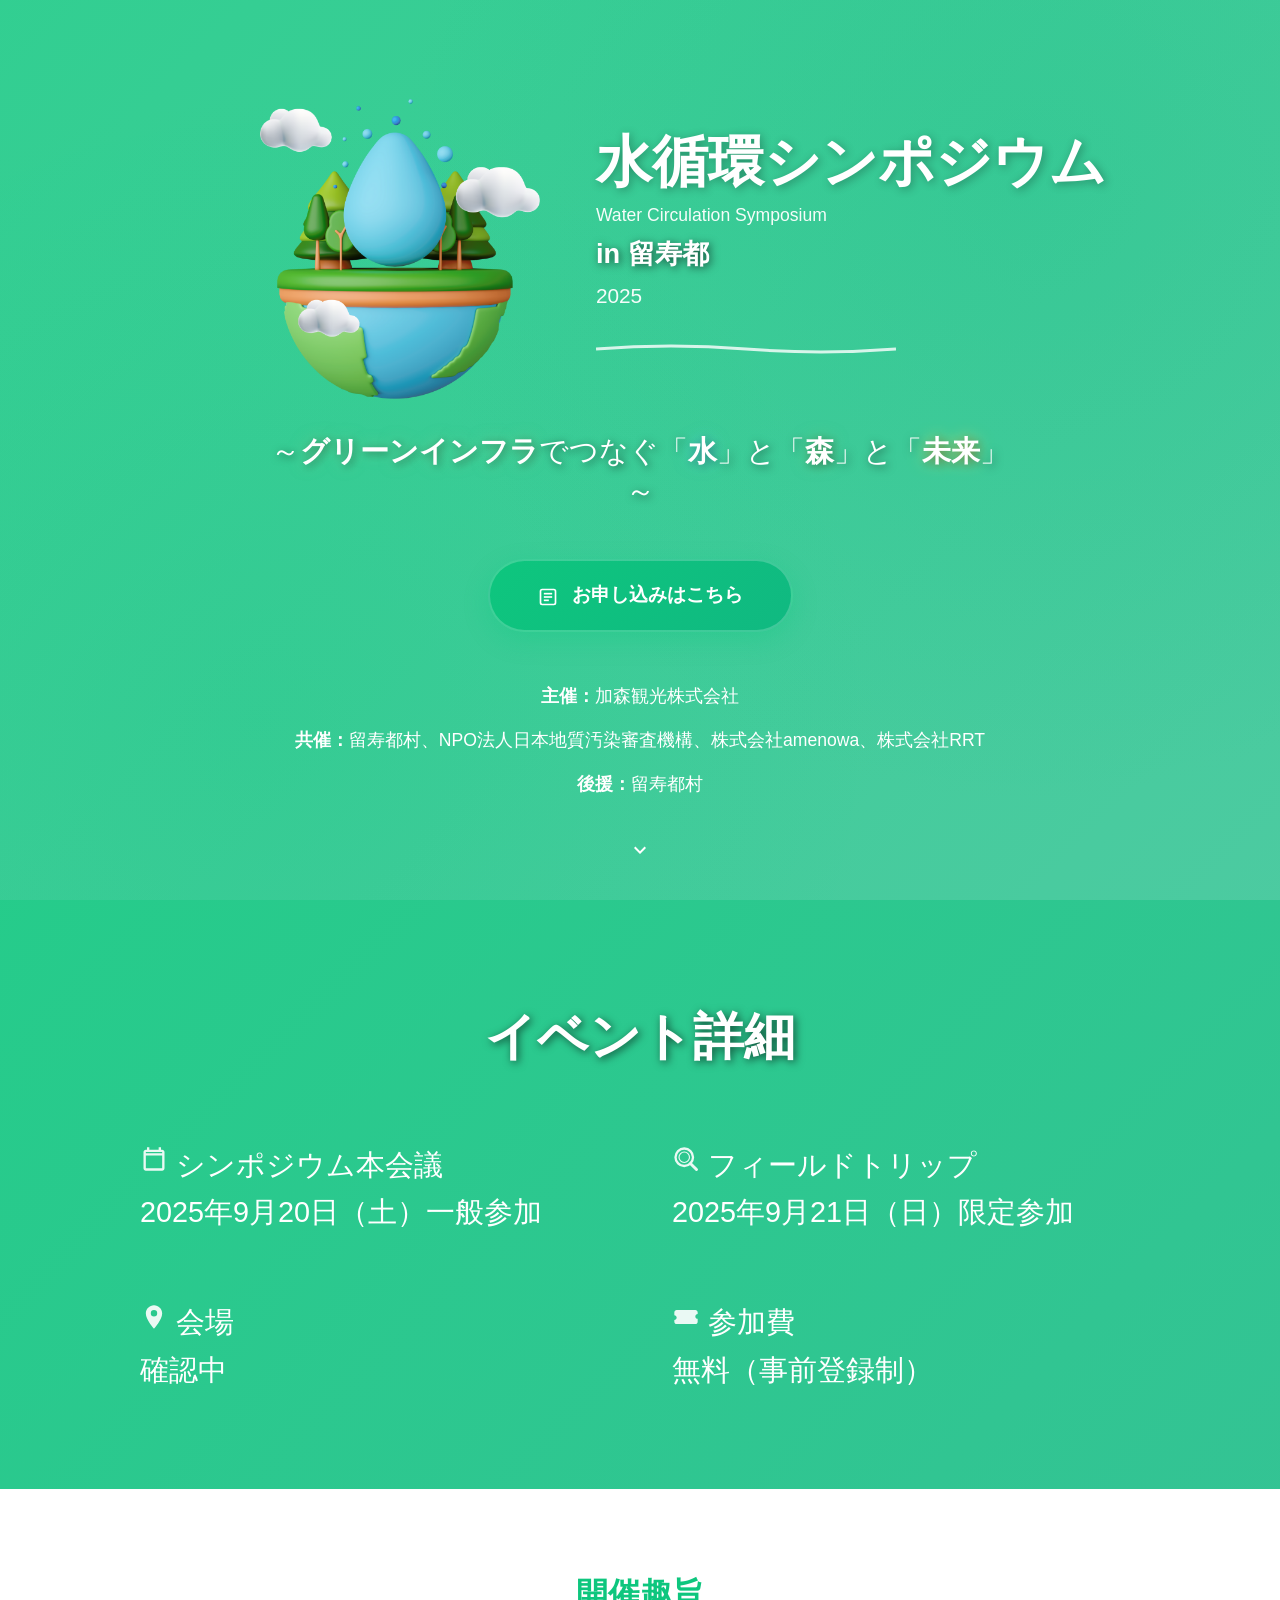
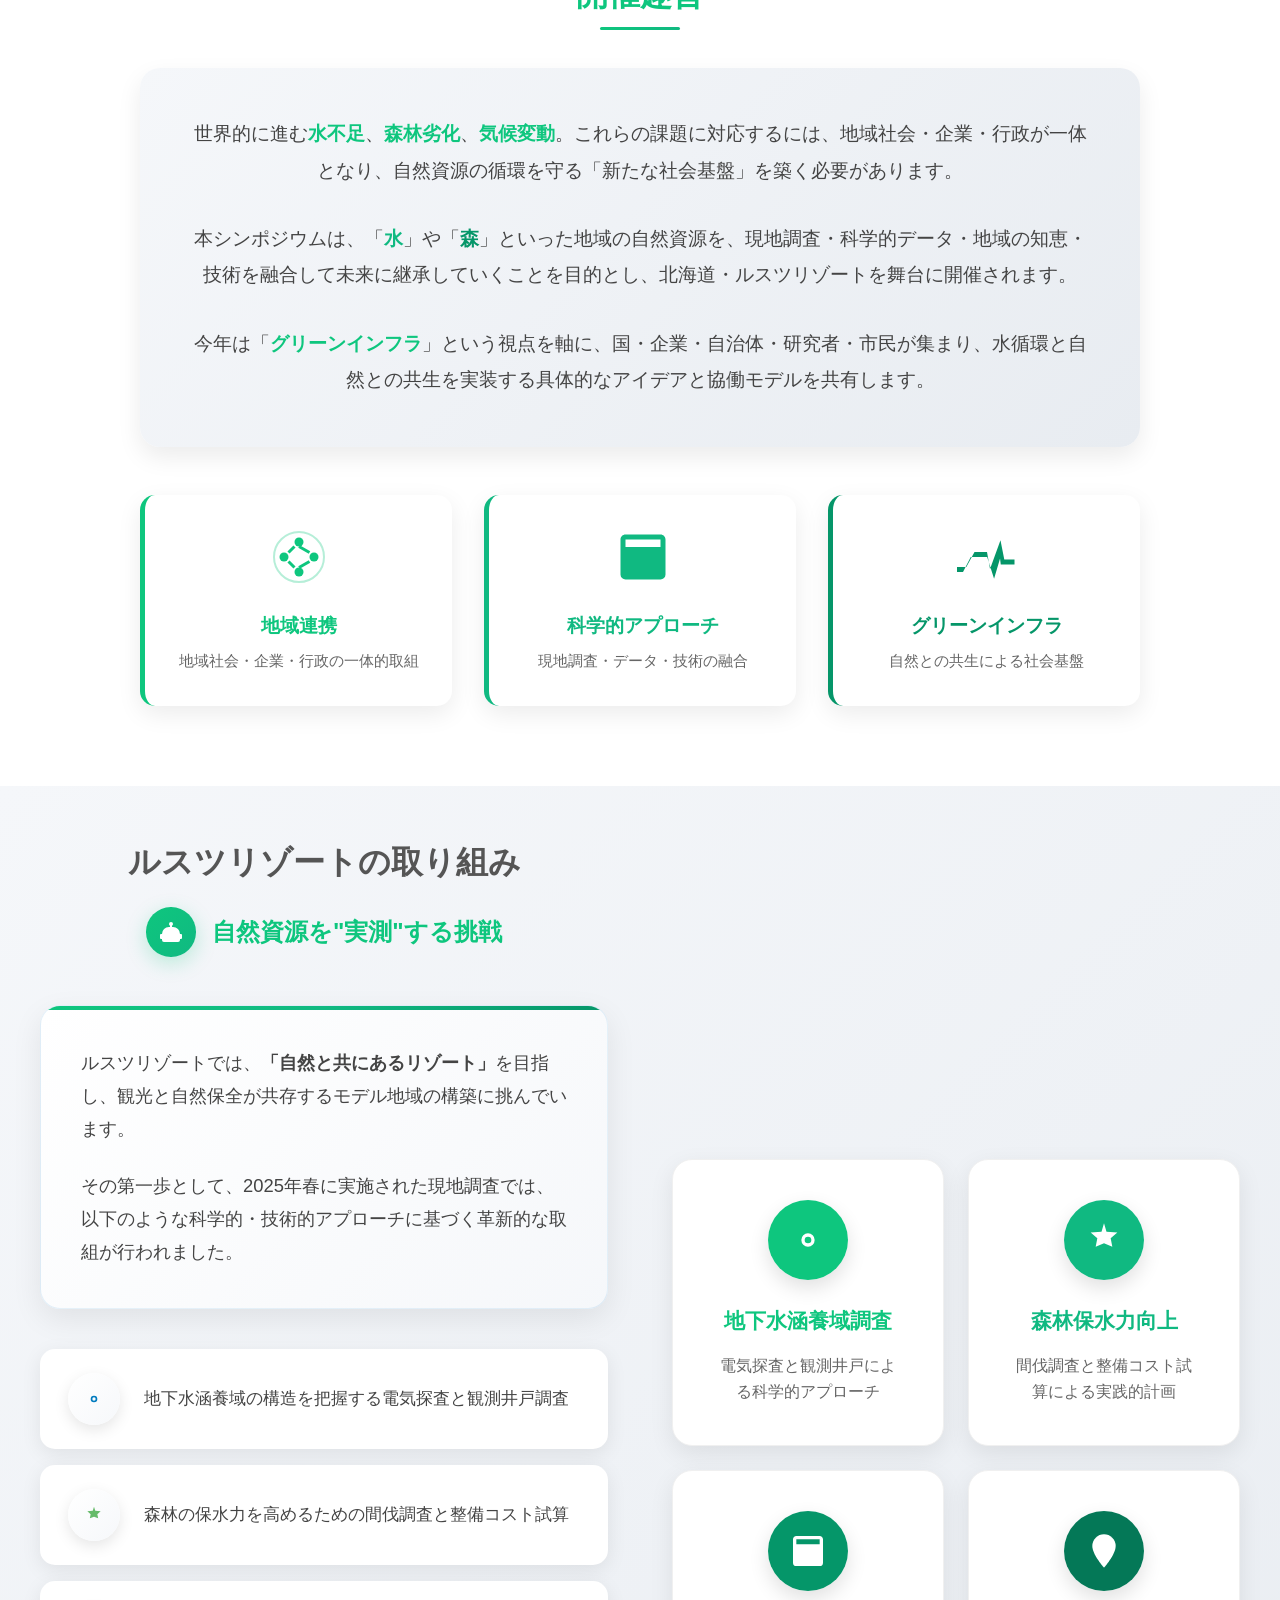
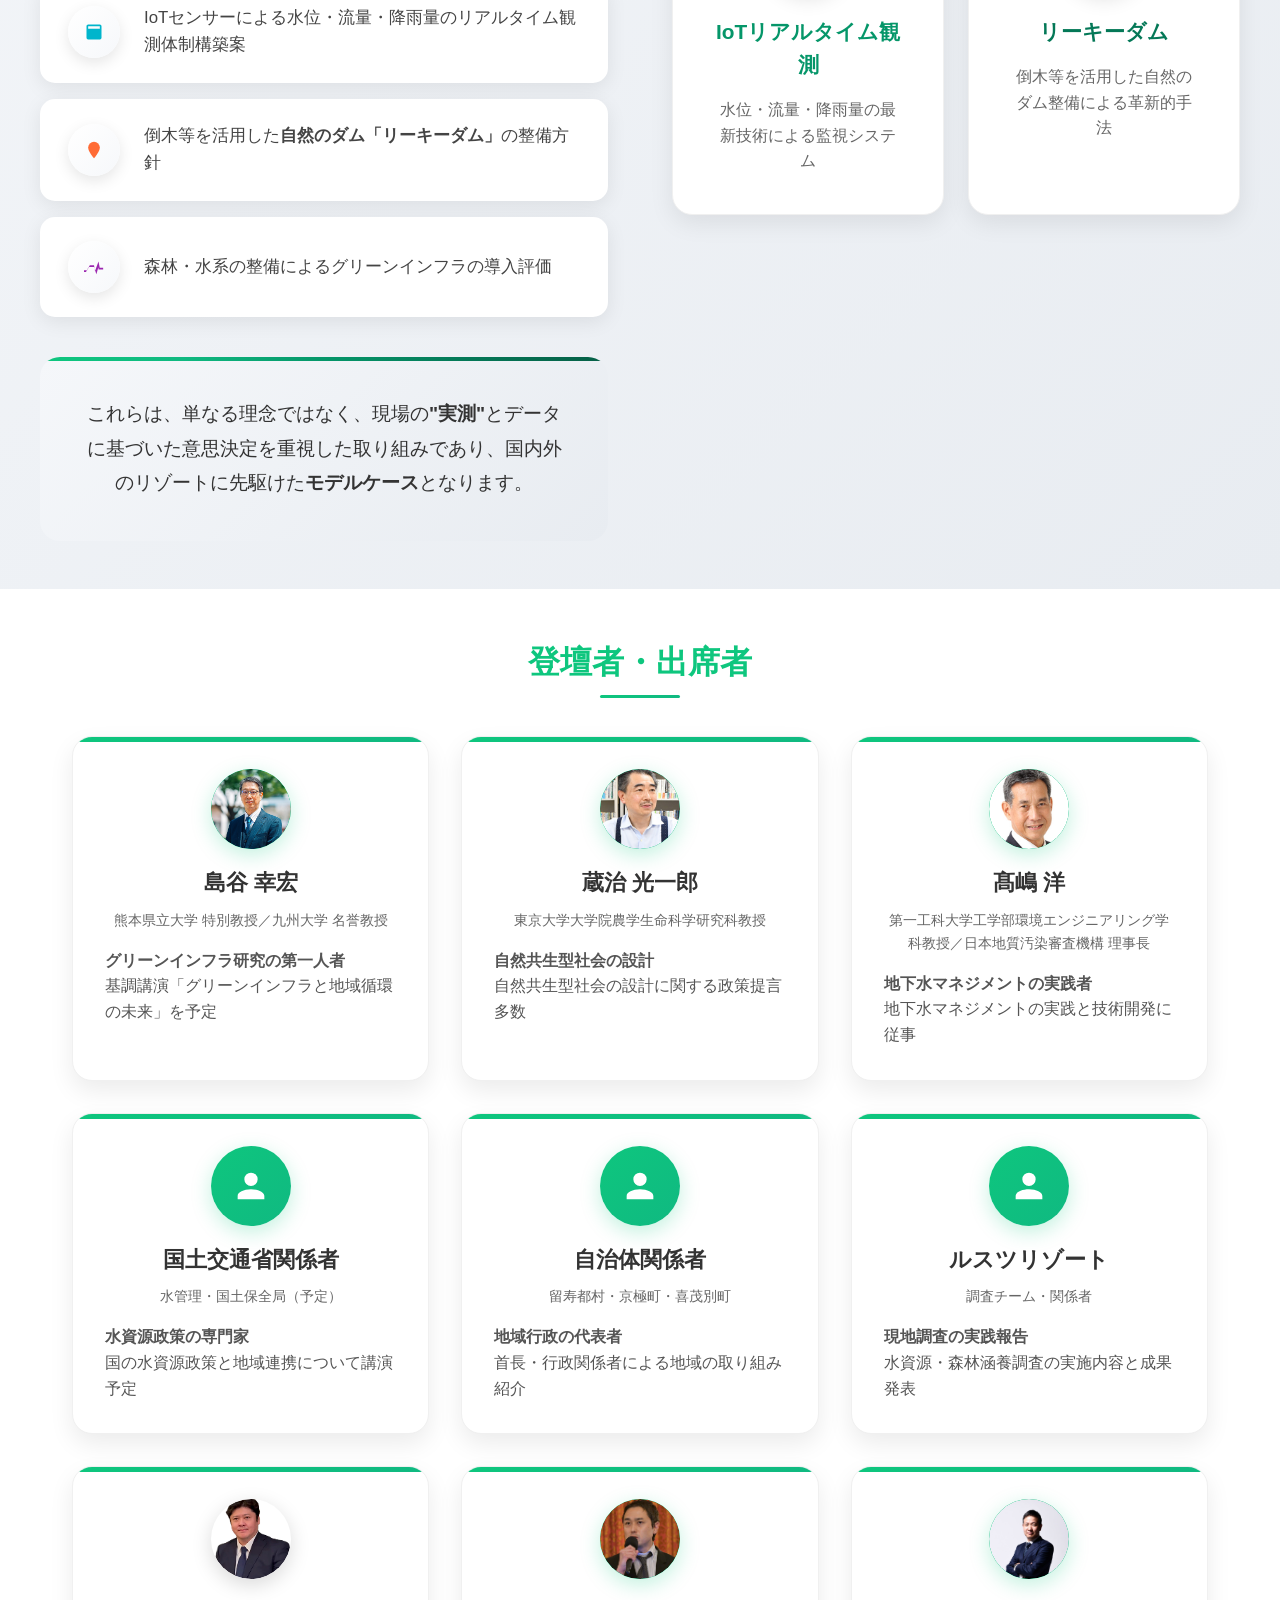
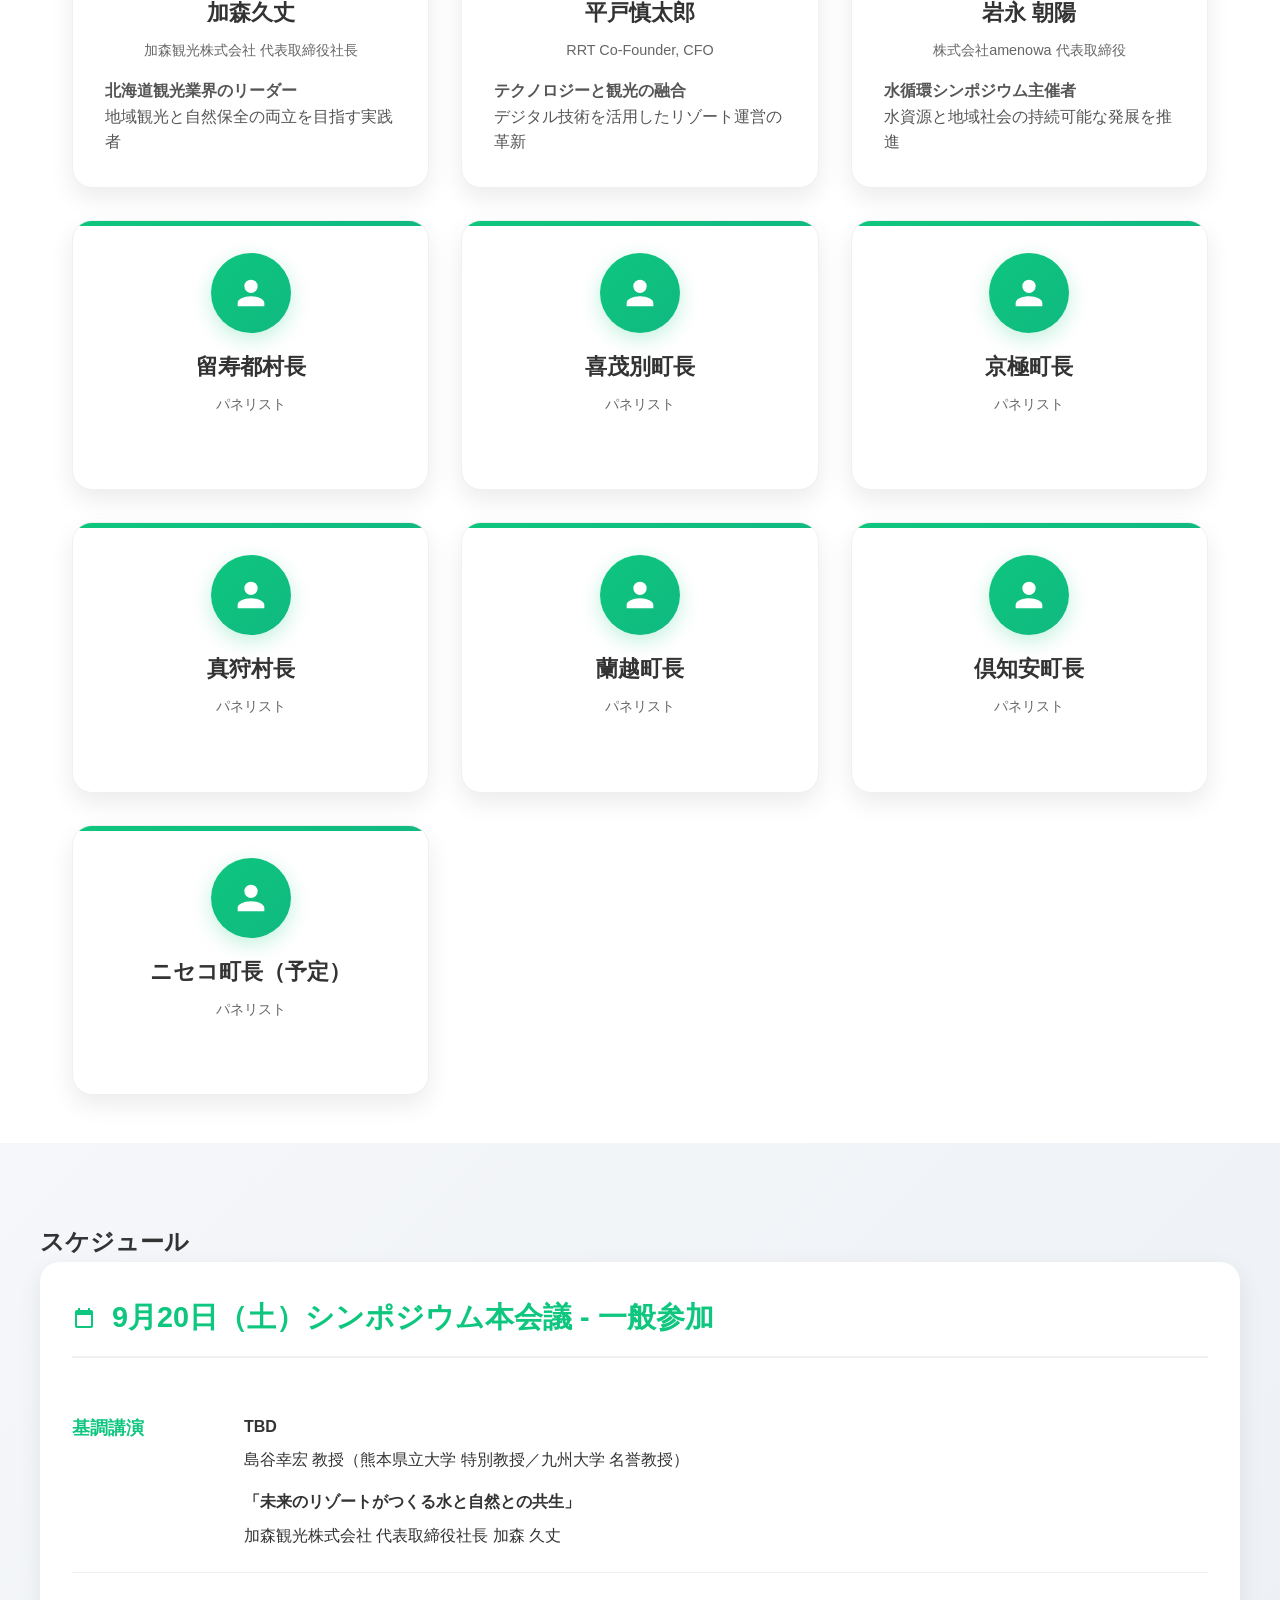
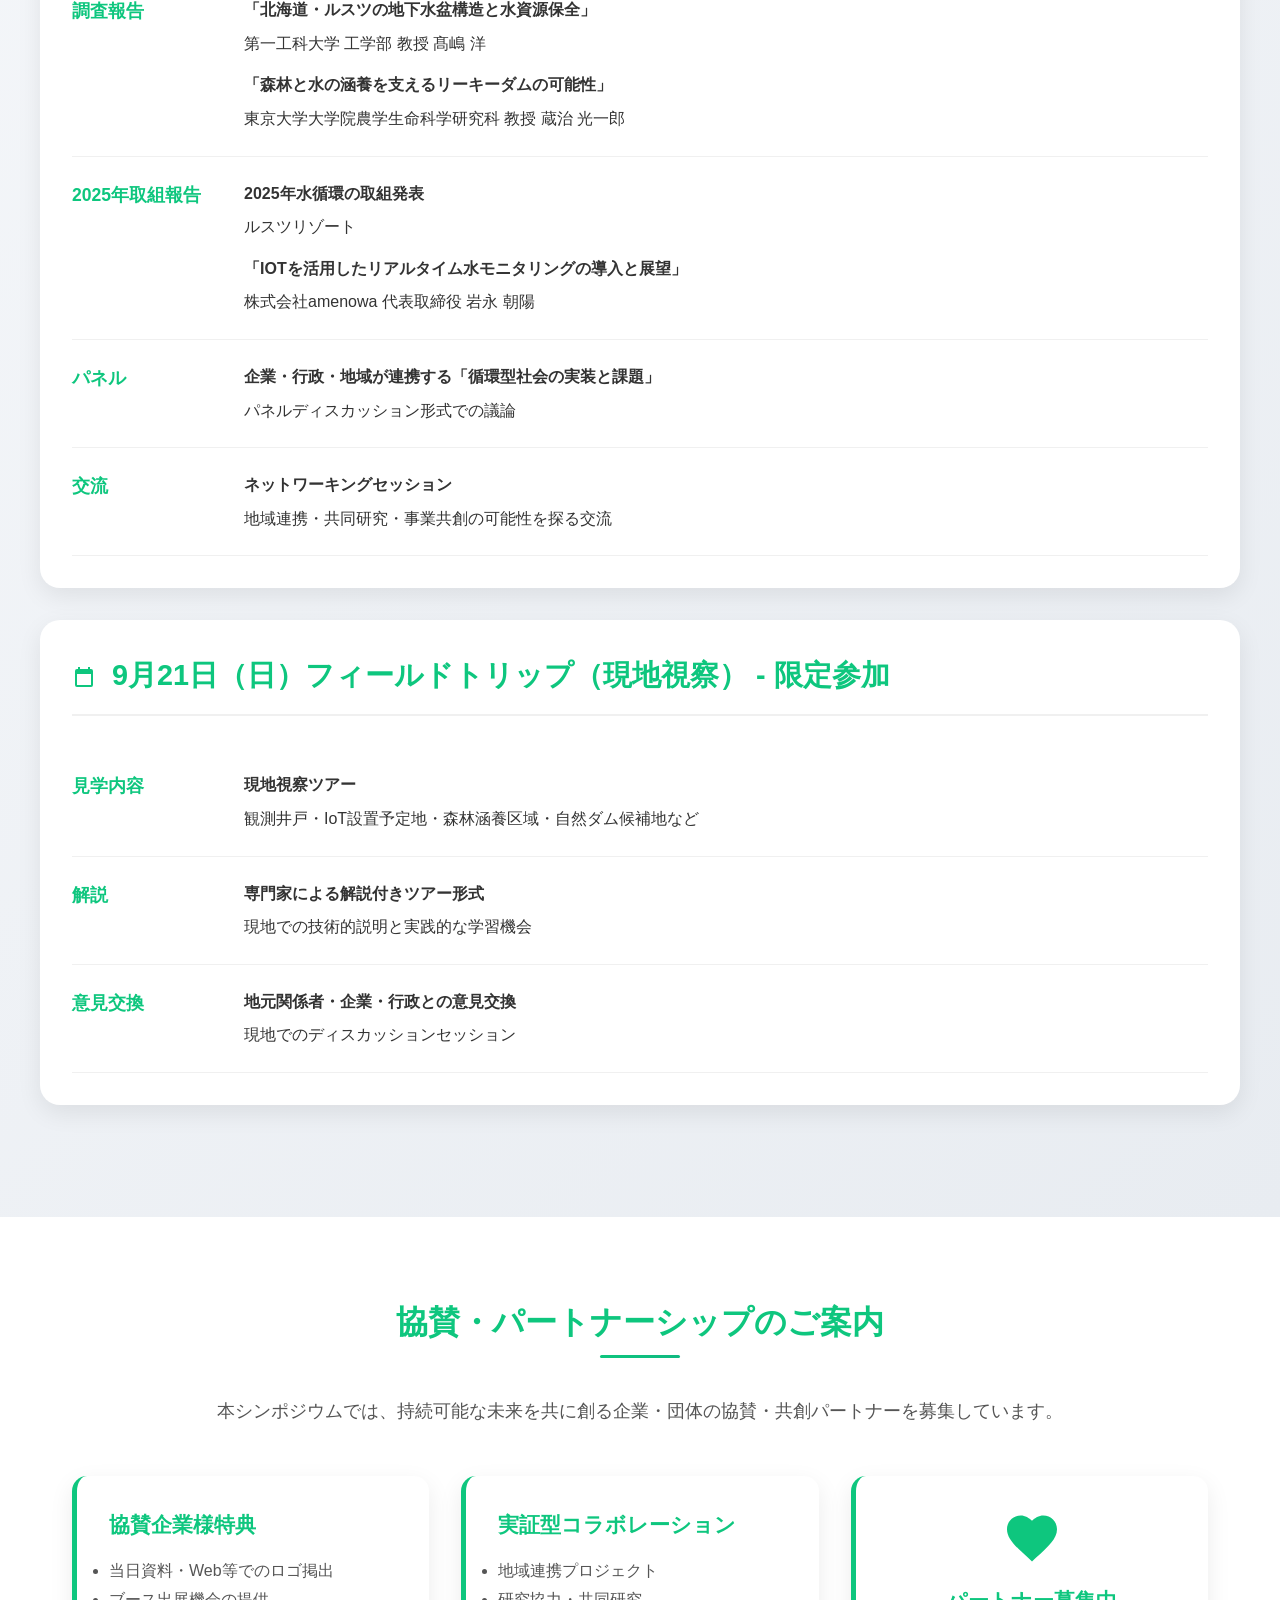
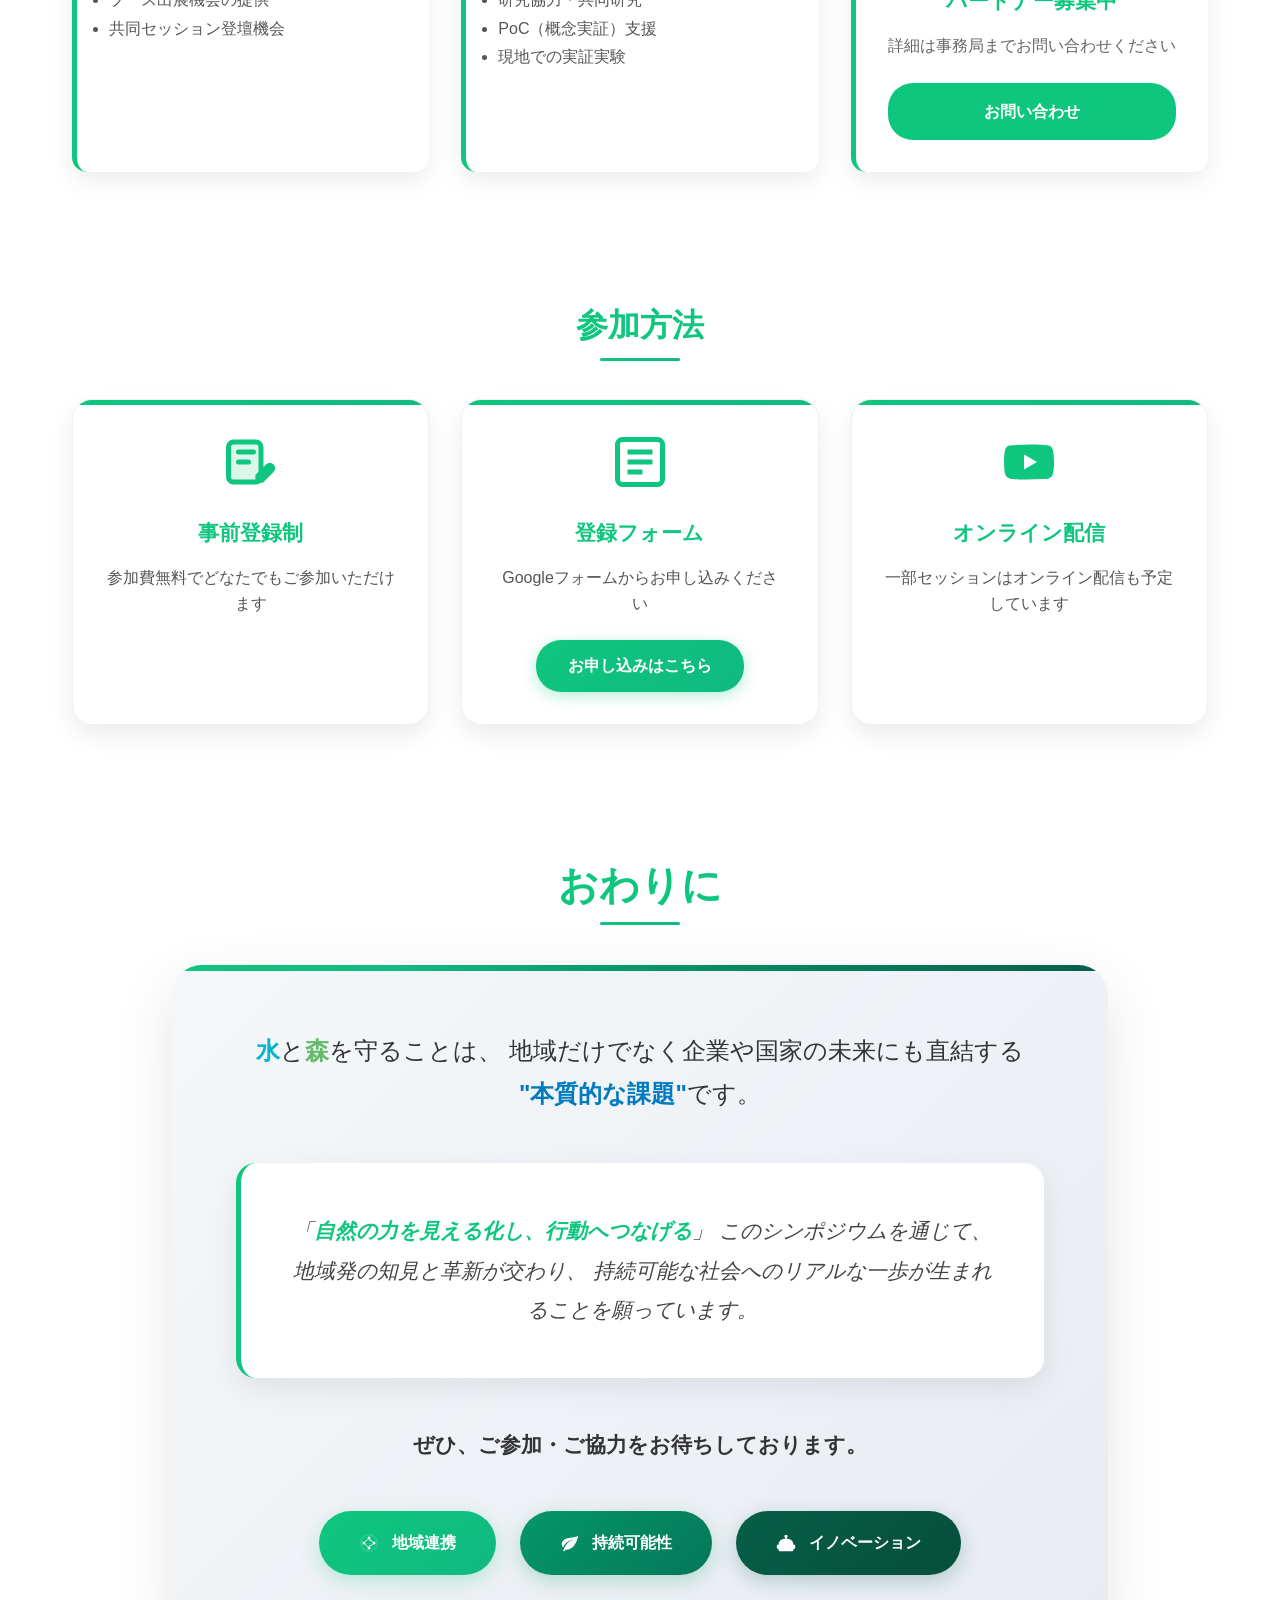
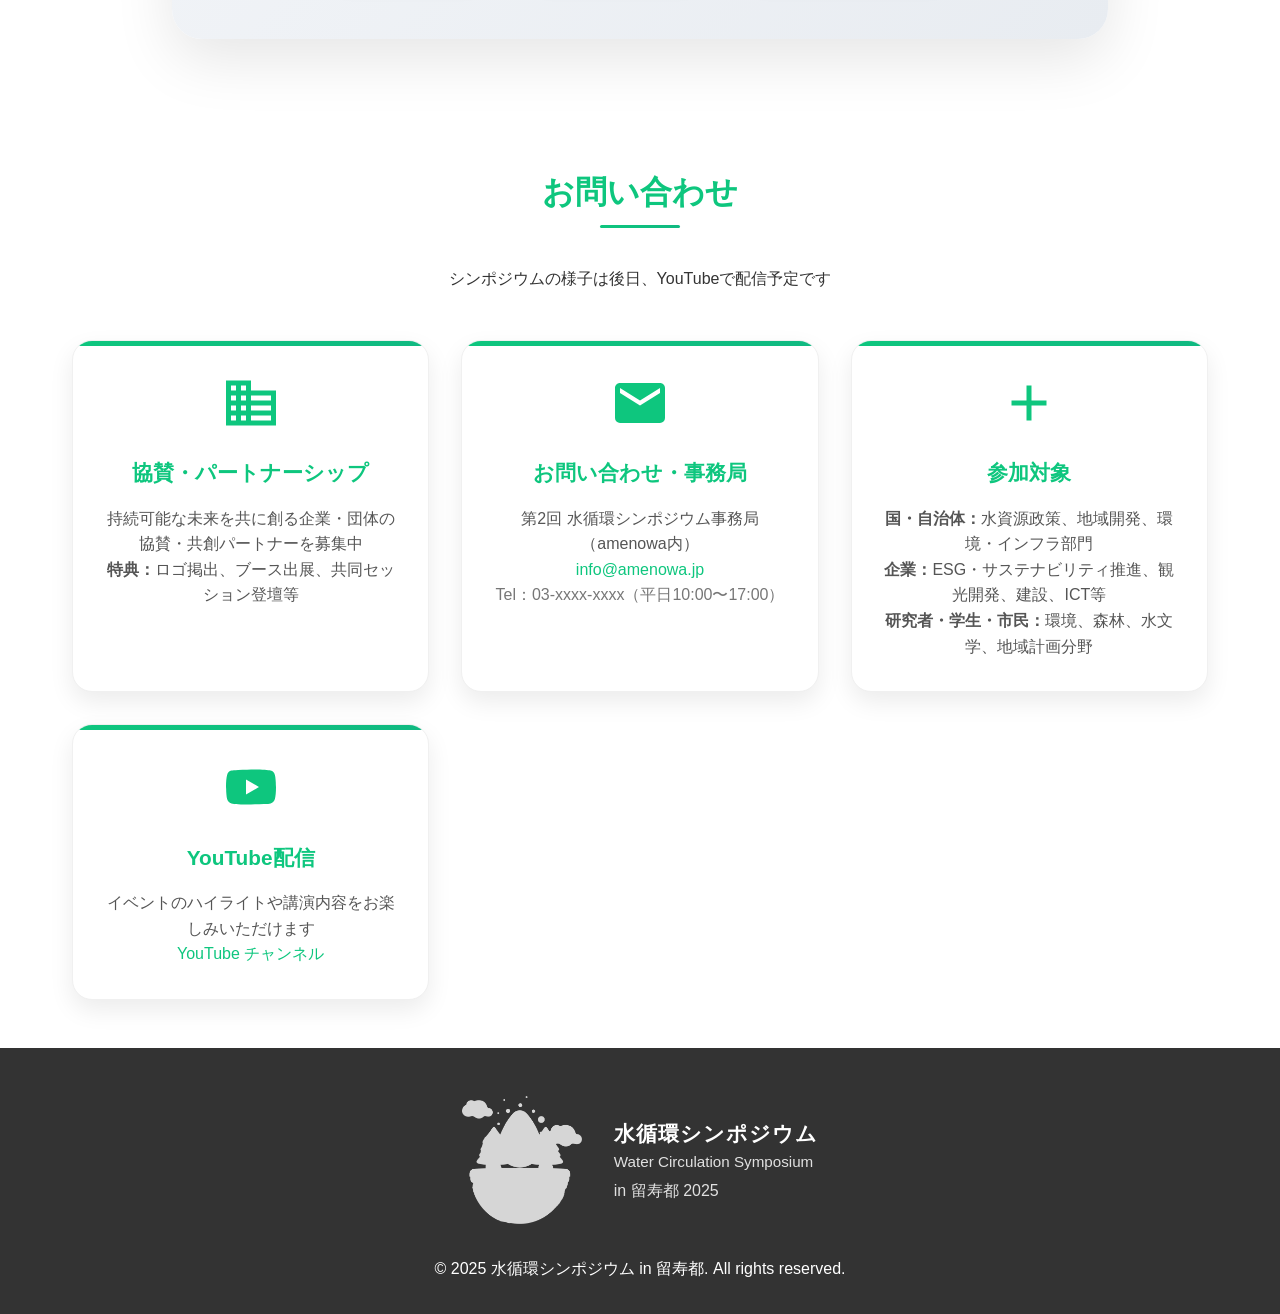
==== commit e65fc8bf: "Add files via upload" ====
--- a/Untitled-1.html
+++ b/Untitled-1.html
@@ -1692,9 +1692,11 @@
                     2025年9月20日（土）一般参加
                 </div>
                 <div>
-                    <!-- バスアイコン（フィールドトリップ） -->
+                    <!-- 虫眼鏡アイコン（フィールドトリップ） -->
                     <svg width="28" height="28" viewBox="0 0 24 24" fill="currentColor" style="margin-right: 8px; vertical-align: middle;">
-                        <path d="M4 16c0 .88.39 1.67 1 2.22V20a1 1 0 0 0 1 1h1a1 1 0 0 0 1-1v-1h6v1a1 1 0 0 0 1 1h1a1 1 0 0 0 1-1v-1.78A2.99 2.99 0 0 0 20 16V6c0-2.21-3.58-4-8-4S4 3.79 4 6v10zm2 0V6c0-1.1 2.69-3 8-3s8 1.9 8 3v10c0 1.1-2.69 3-8 3s-8-1.9-8-3zm2 2a1 1 0 1 1 2 0 1 1 0 0 1-2 0zm8 0a1 1 0 1 1 2 0 1 1 0 0 1-2 0z"/>
+                        <circle cx="10.5" cy="10.5" r="7.5" fill="none" stroke="currentColor" stroke-width="2"/>
+                        <circle cx="10.5" cy="10.5" r="4.5" fill="none" stroke="currentColor" stroke-width="1"/>
+                        <line x1="15.8" y1="15.8" x2="21" y2="21" stroke="currentColor" stroke-width="2.5" stroke-linecap="round"/>
                     </svg>
                     <strong>フィールドトリップ</strong><br>
                     2025年9月21日（日）限定参加
@@ -1710,7 +1712,14 @@
                 <div>
                     <!-- チケットアイコン（参加費） -->
                     <svg width="28" height="28" viewBox="0 0 24 24" fill="currentColor" style="margin-right: 8px; vertical-align: middle;">
-                        <path d="M17 3H7a2 2 0 0 0-2 2v2.18c.31-.11.65-.18 1-.18a3 3 0 1 1 0 6c-.35 0-.69-.07-1-.18V19a2 2 0 0 0 2 2h10a2 2 0 0 0 2-2v-2.18c-.31.11-.65.18-1 .18a3 3 0 1 1 0-6c.35 0 .69.07 1 .18V5a2 2 0 0 0-2-2zm-5 14a2 2 0 1 1 0-4 2 2 0 0 1 0 4z"/>
+                        <!-- チケット本体（左右に半円の切り込み） -->
+                        <path d="M2 8c0-1.1.9-2 2-2h16c1.1 0 2 .9 2 2v1.5c-1.1 0-2 .9-2 2s.9 2 2 2V16c0 1.1-.9 2-2 2H4c-1.1 0-2-.9-2-2v-1.5c1.1 0 2-.9 2-2s-.9-2-2-2V8z"/>
+                        <!-- ミシン目の線 -->
+                        <line x1="9" y1="6" x2="9" y2="18" stroke="white" stroke-width="0.5" stroke-dasharray="1,1" opacity="0.7"/>
+                        <!-- 小さな装飾線 -->
+                        <line x1="12" y1="9" x2="18" y2="9" stroke="white" stroke-width="0.8" opacity="0.6"/>
+                        <line x1="12" y1="12" x2="16" y2="12" stroke="white" stroke-width="0.8" opacity="0.6"/>
+                        <line x1="12" y1="15" x2="17" y2="15" stroke="white" stroke-width="0.8" opacity="0.6"/>
                     </svg>
                     <strong>参加費</strong><br>
                     無料（事前登録制）
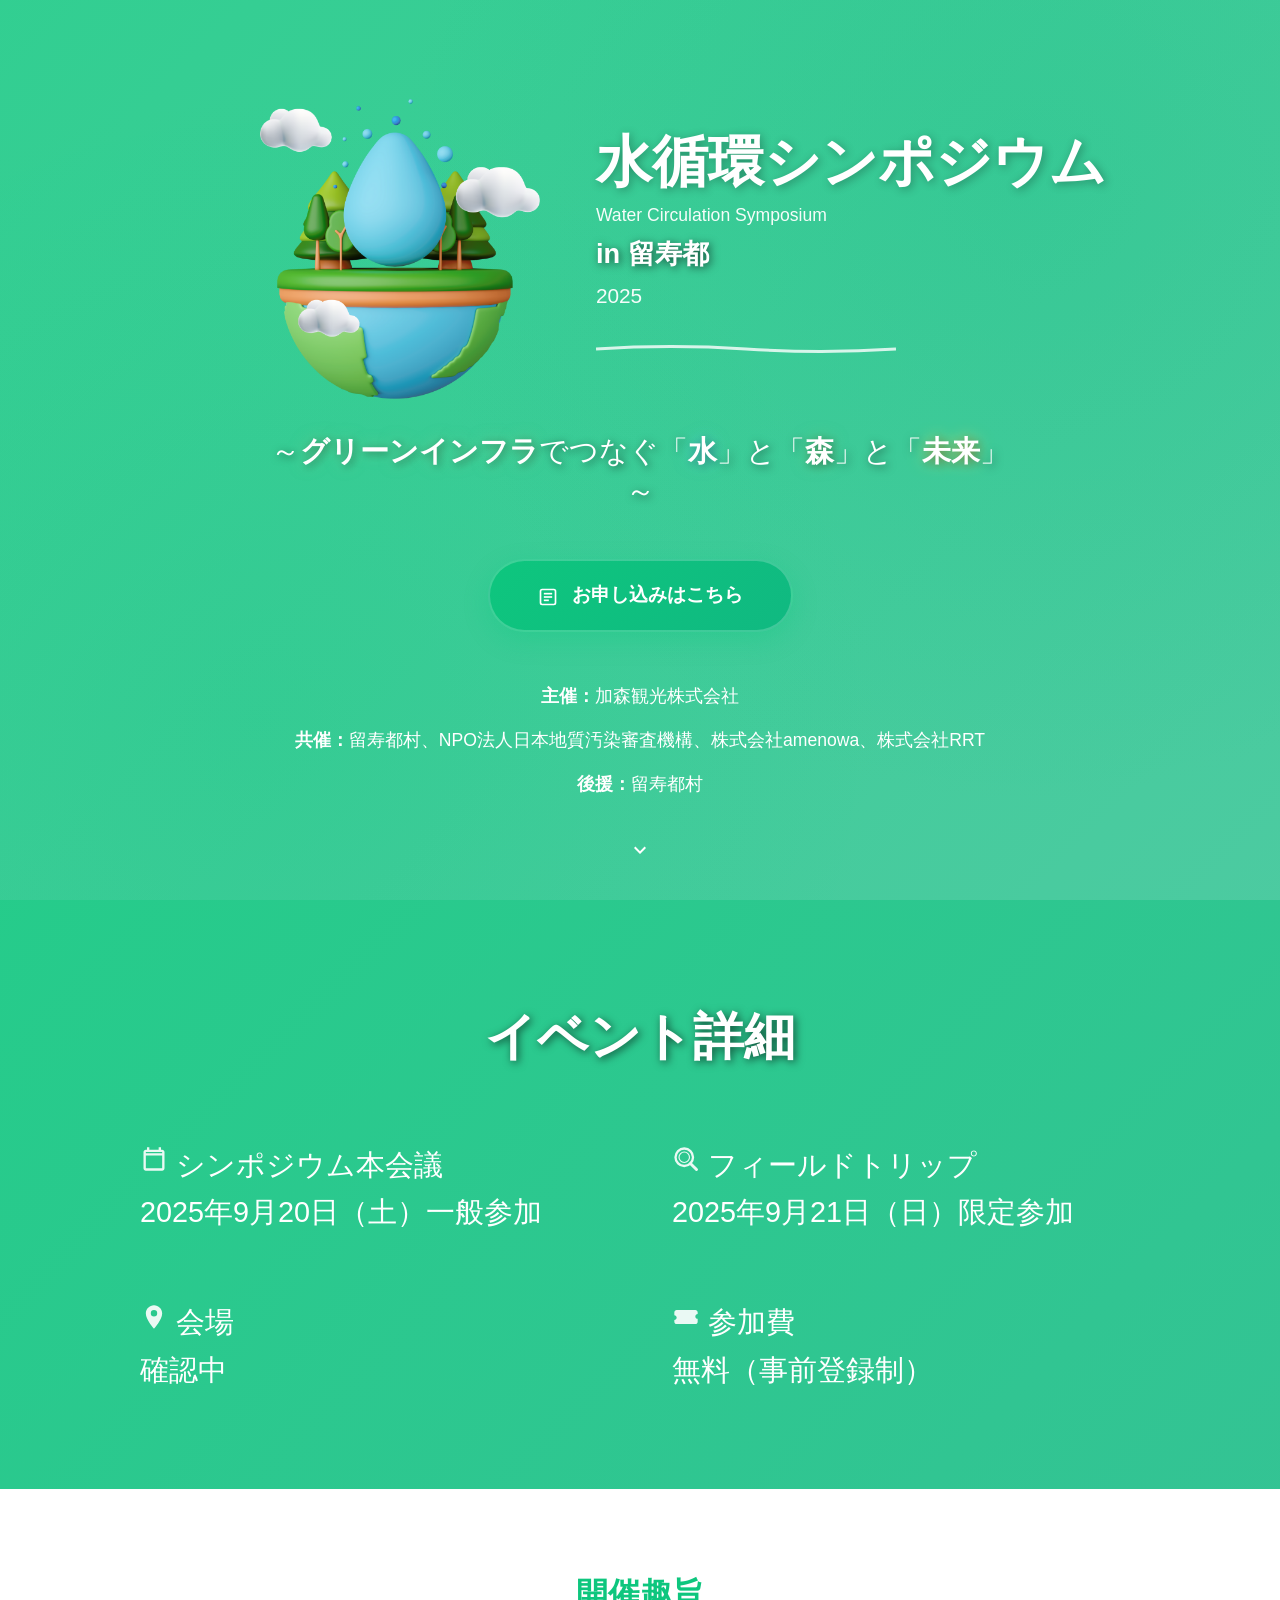
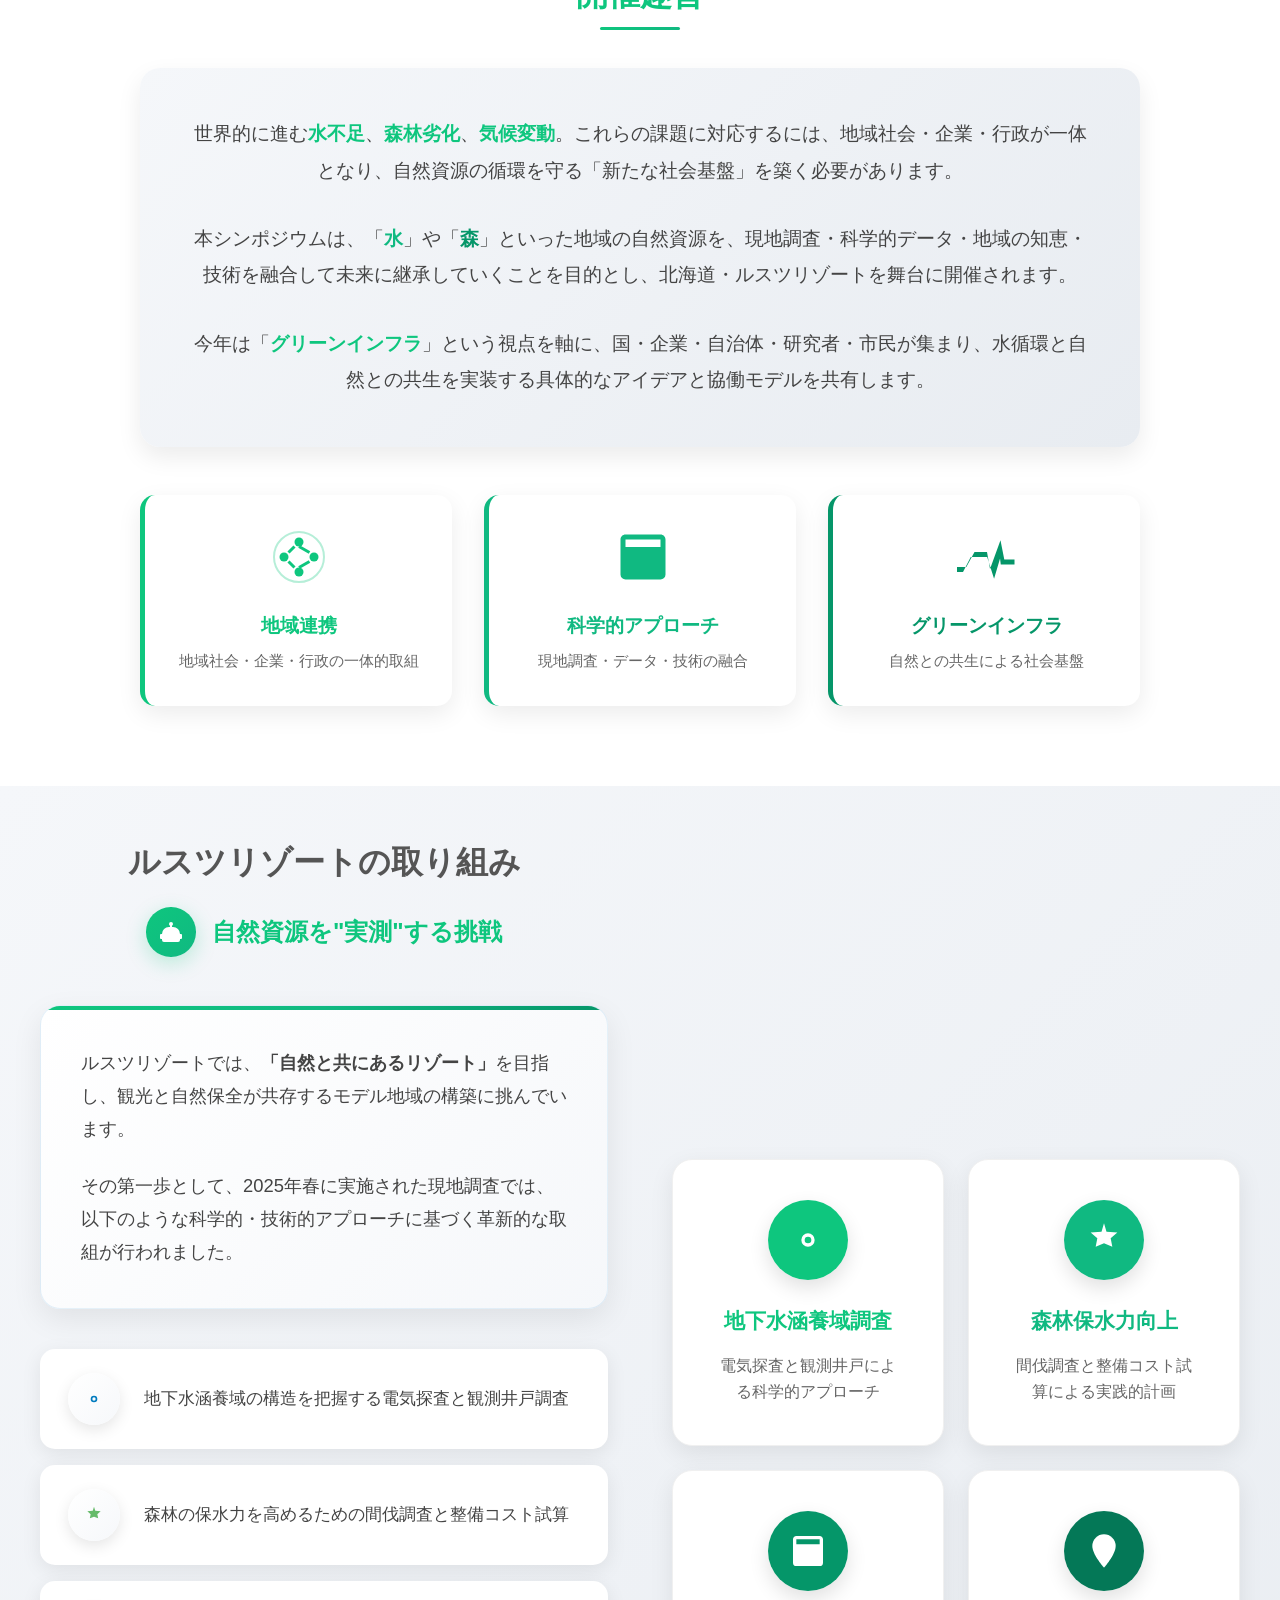
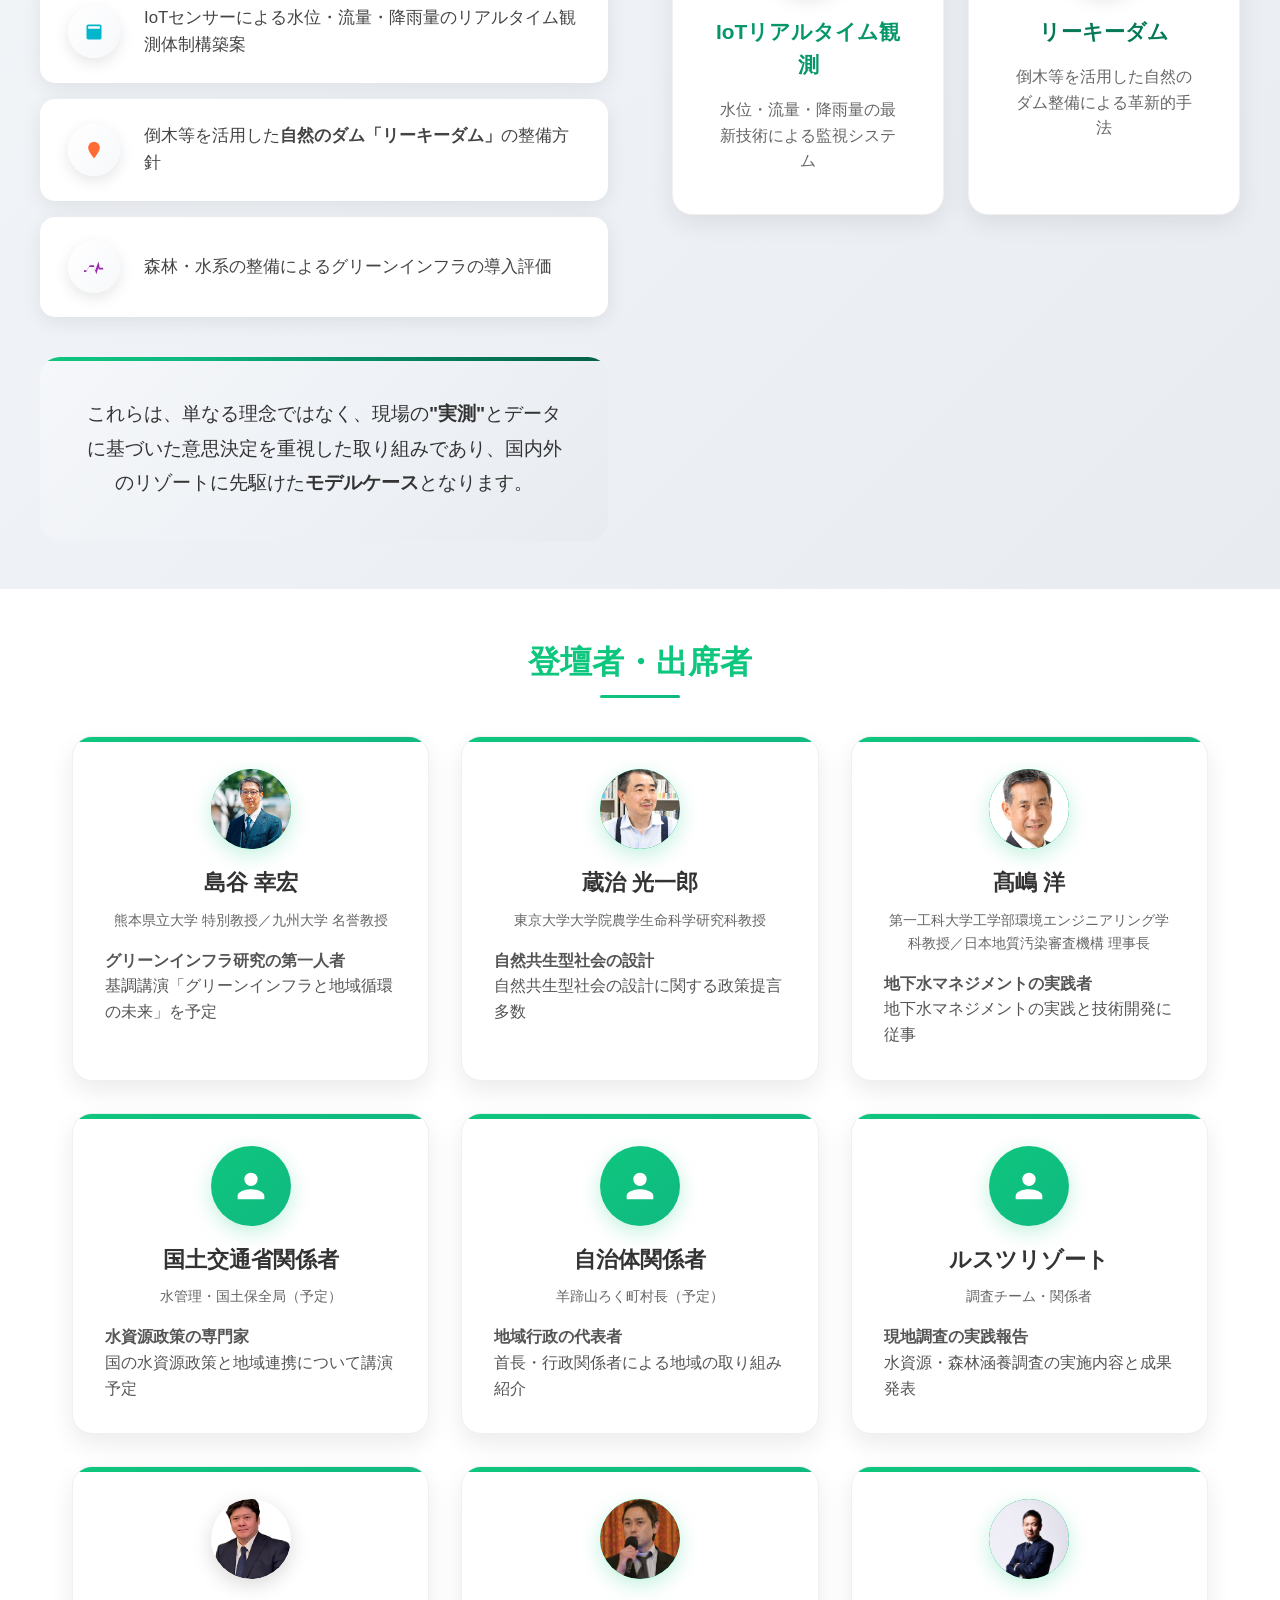
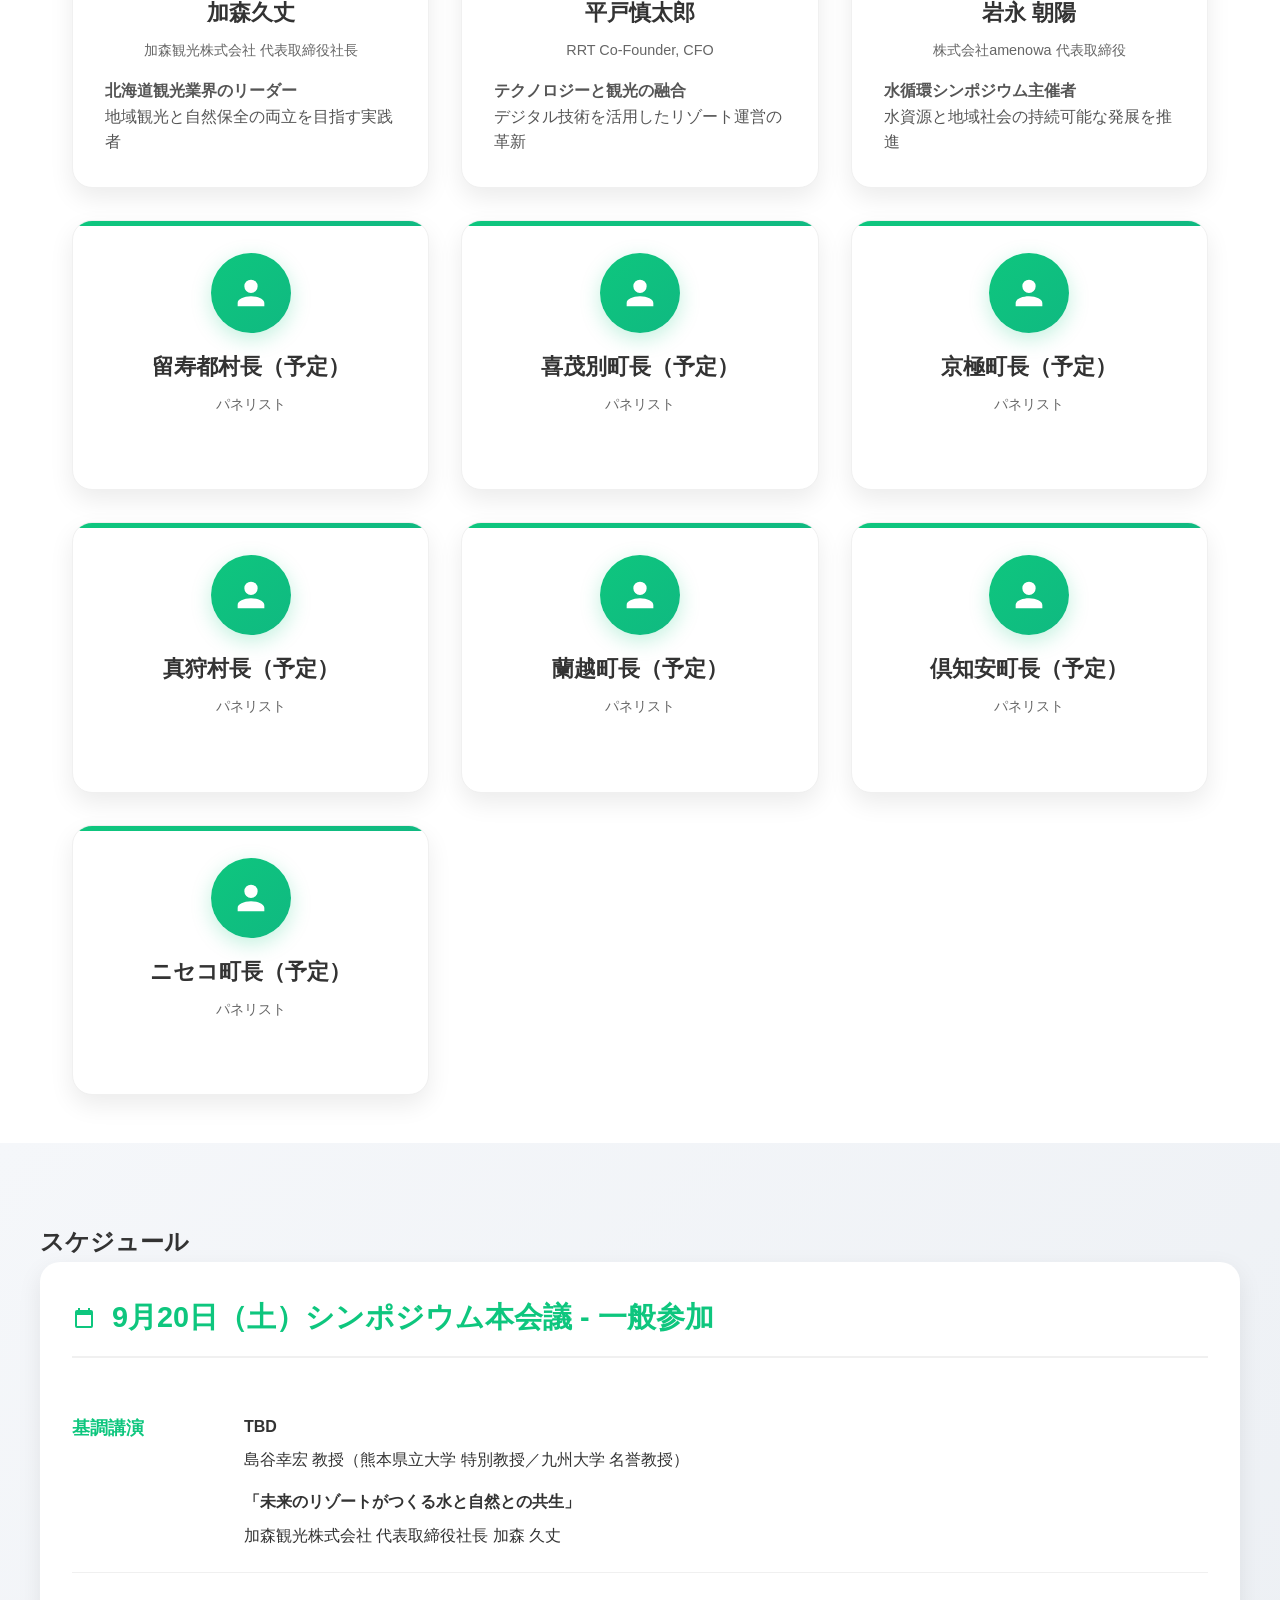
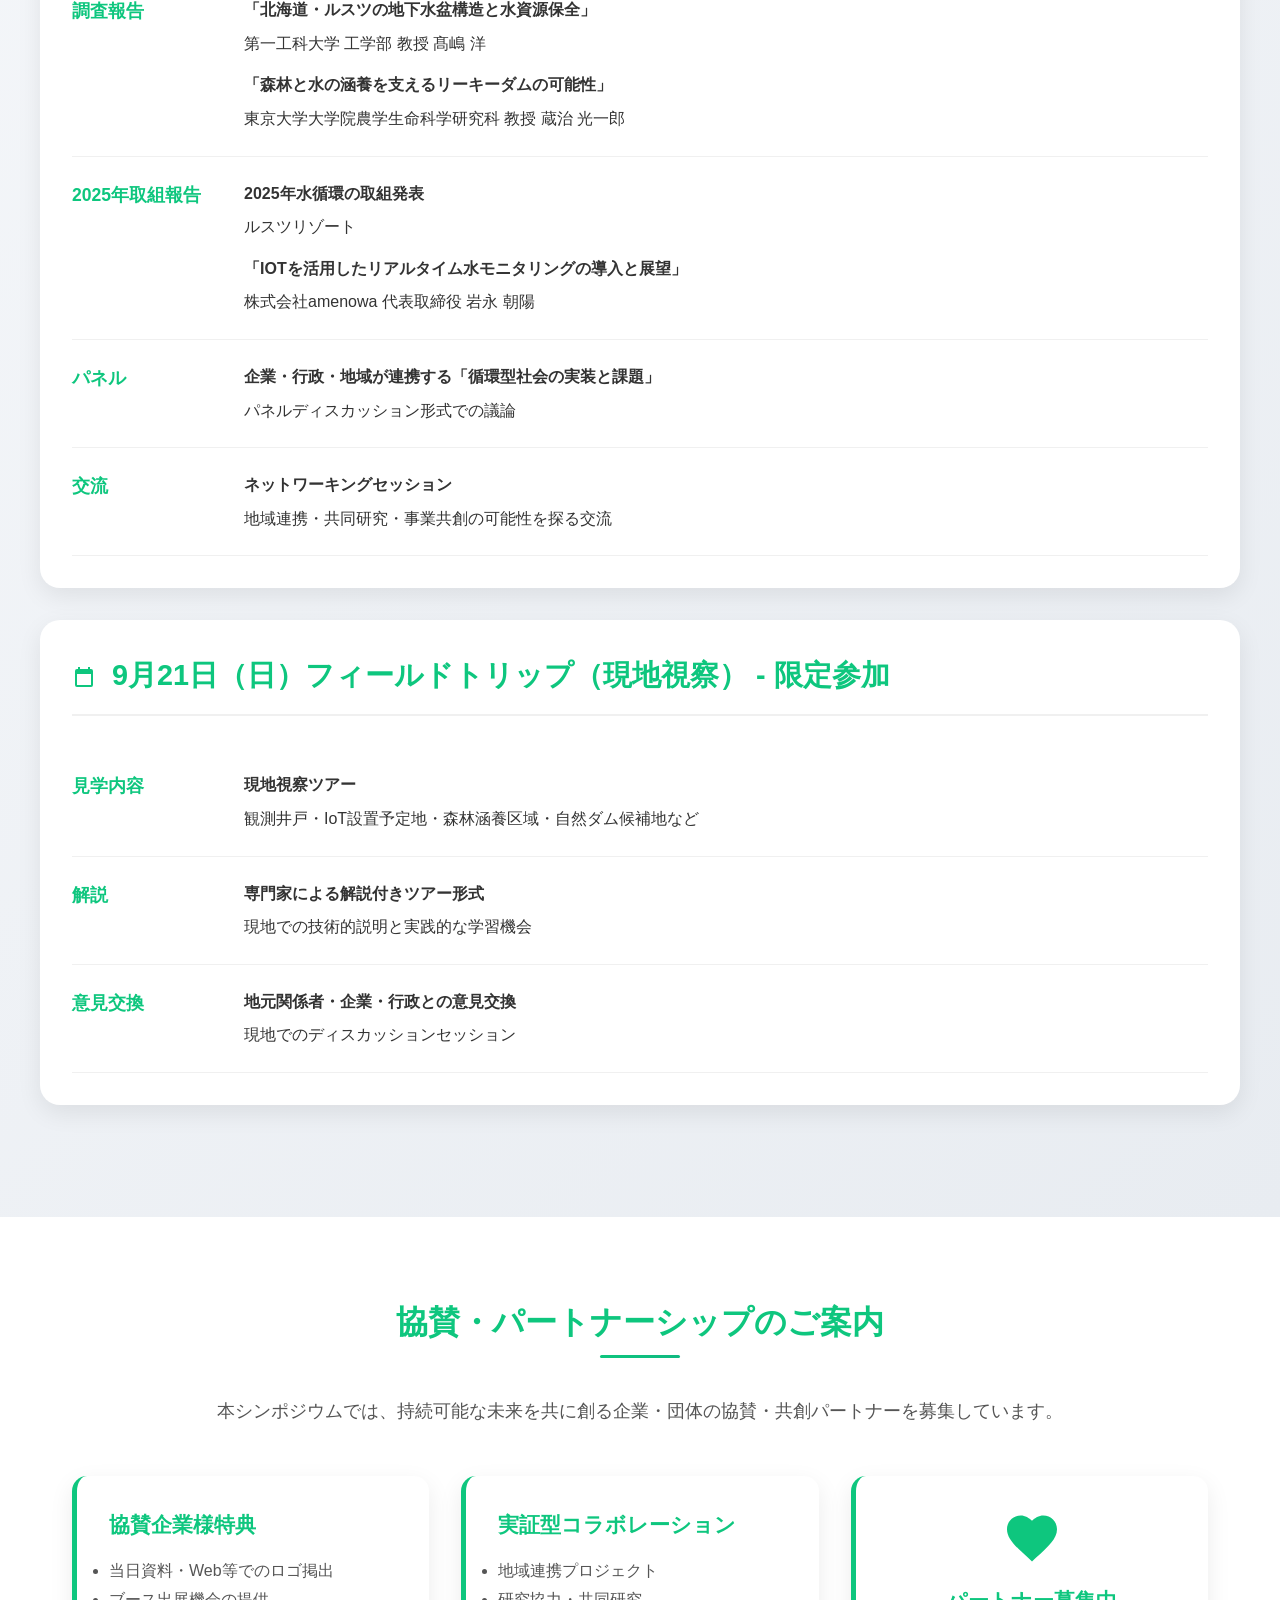
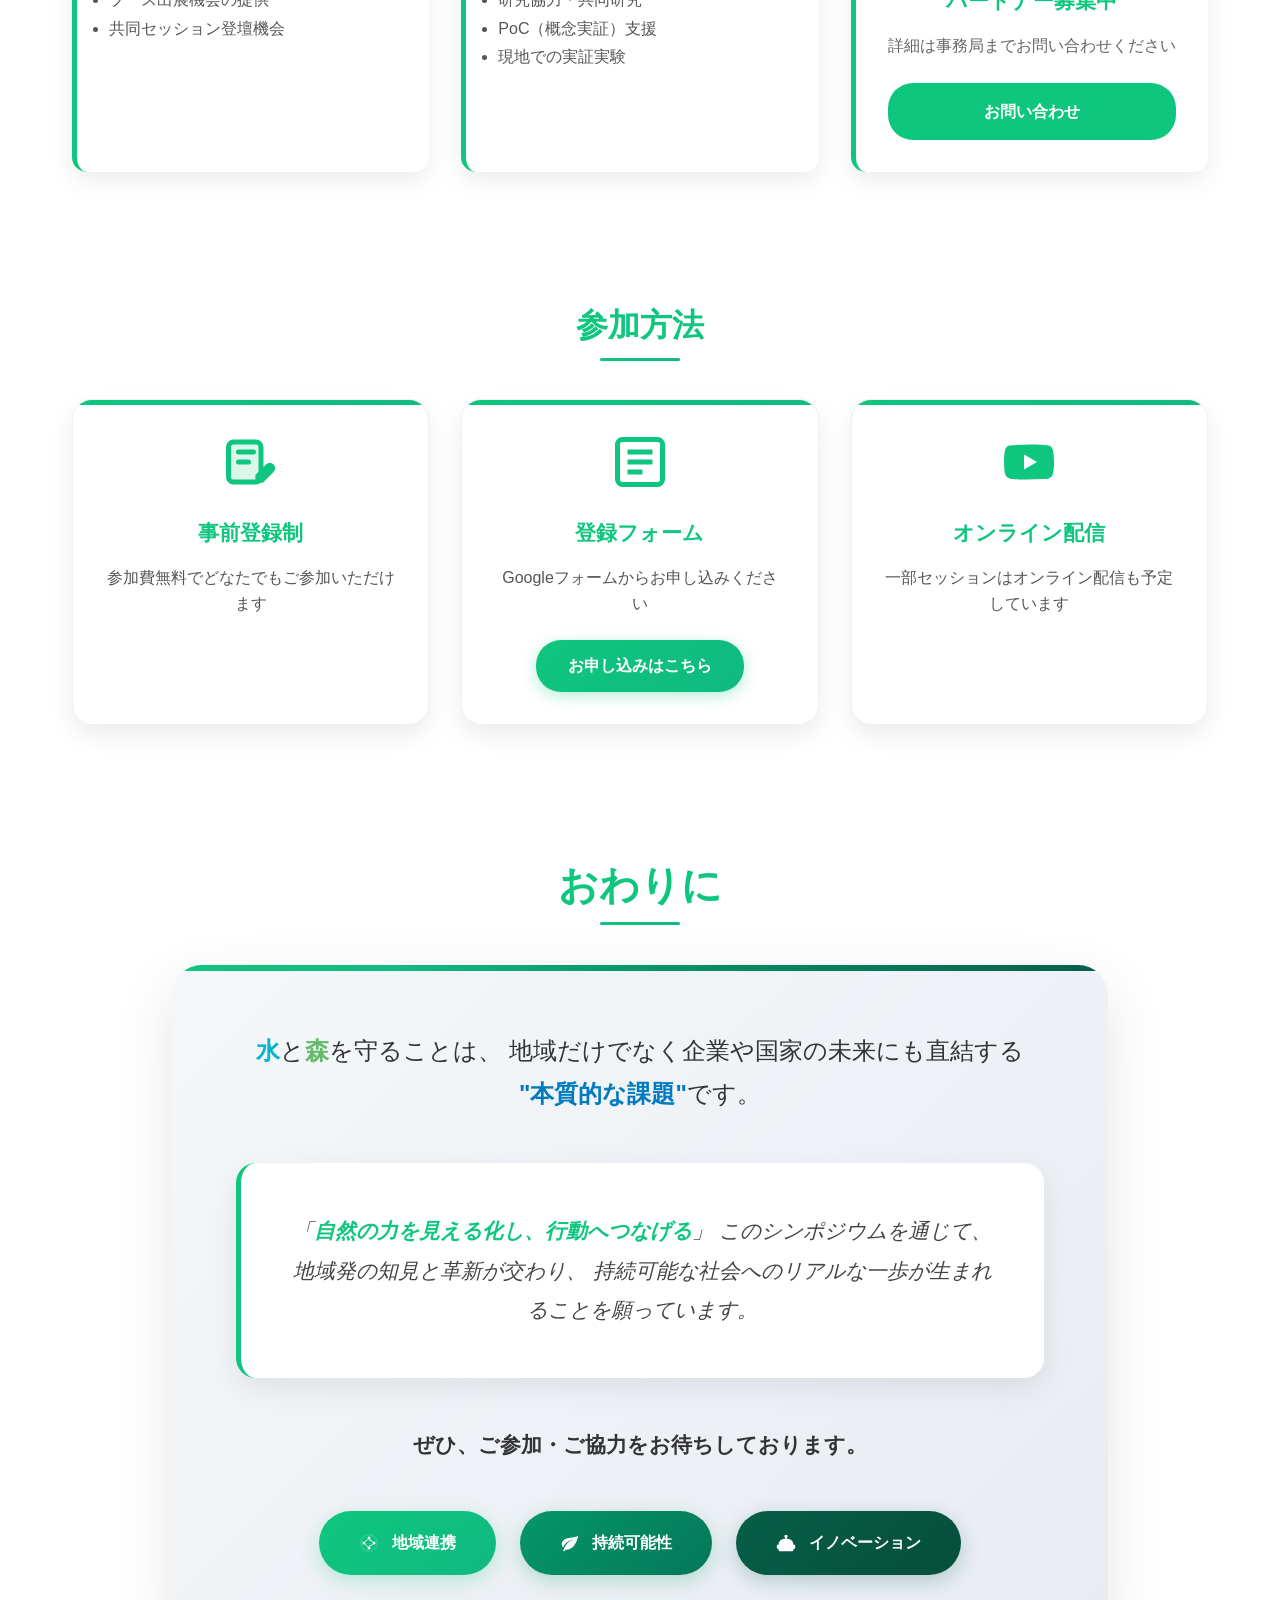
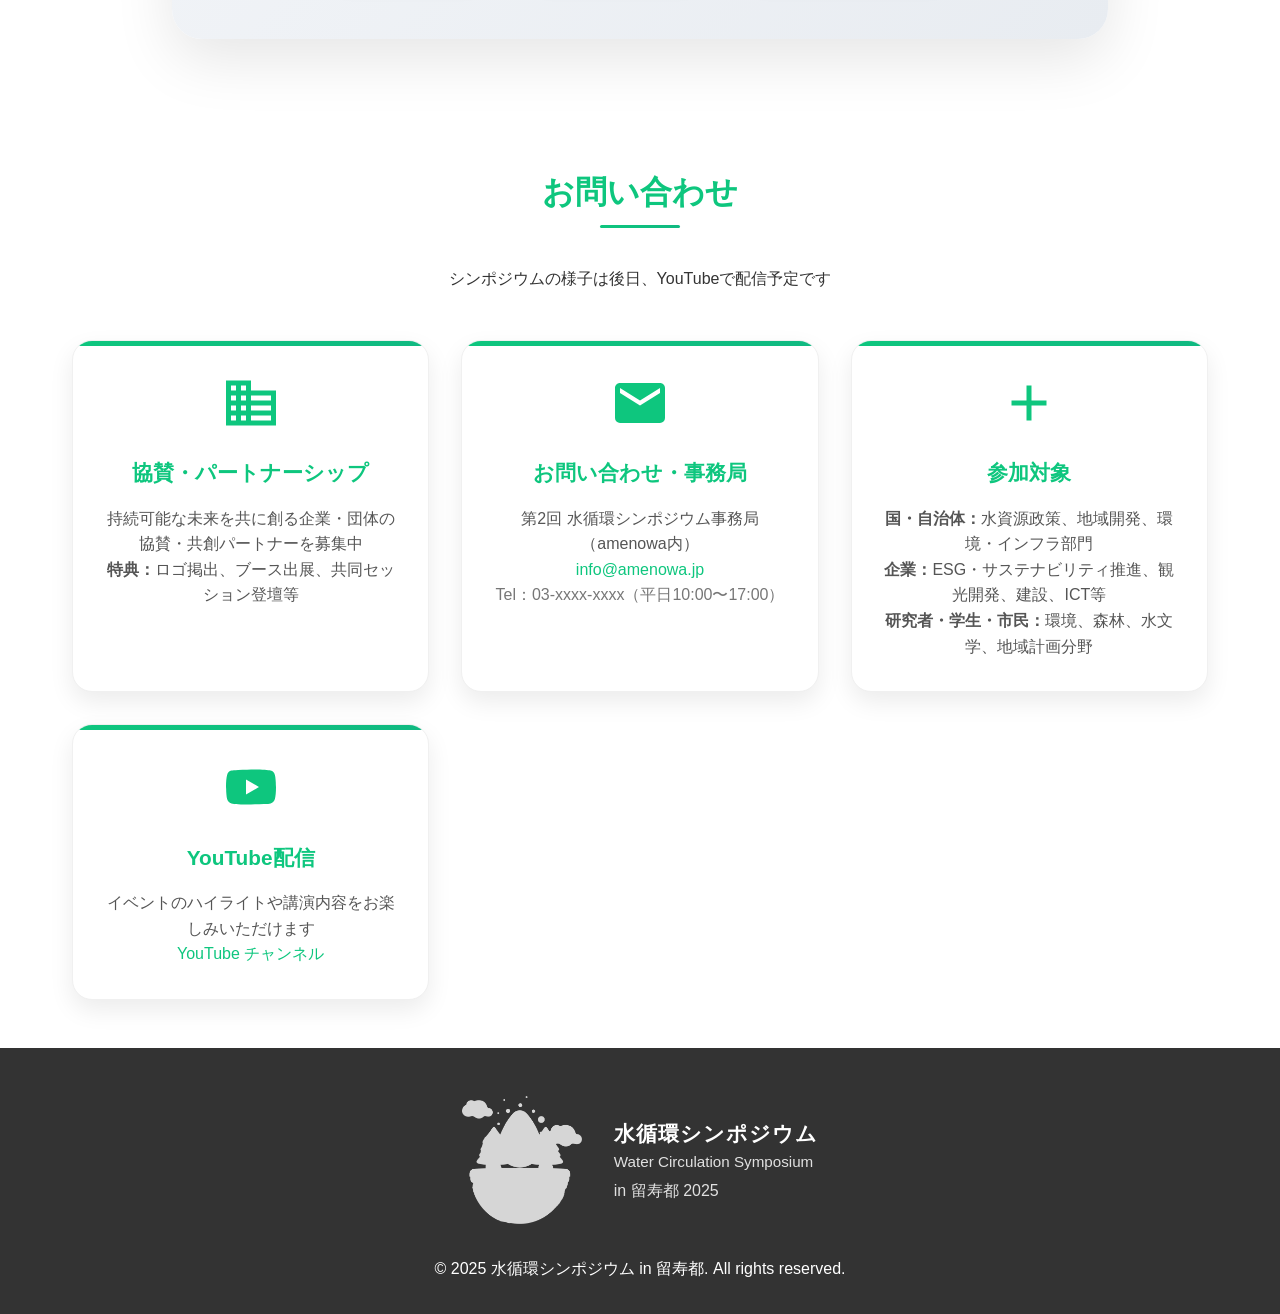
==== commit f935cfbf: "Add files via upload" ====
--- a/Untitled-1.html
+++ b/Untitled-1.html
@@ -2015,7 +2015,7 @@
                     </svg>
                 </div>
                 <div class="speaker-name">自治体関係者</div>
-                <div class="speaker-title">留寿都村・京極町・喜茂別町</div>
+                <div class="speaker-title">羊蹄山ろく町村長（予定）</div>
                 <div class="speaker-description">
                     <strong>地域行政の代表者</strong><br>
                     首長・行政関係者による地域の取り組み紹介
@@ -2078,7 +2078,7 @@
                             d="M12,4A4,4 0 0,1 16,8A4,4 0 0,1 12,12A4,4 0 0,1 8,8A4,4 0 0,1 12,4M12,14C16.42,14 20,15.79 20,18V20H4V18C4,15.79 7.58,14 12,14Z" />
                     </svg>
                 </div>
-                <div class="speaker-name">留寿都村長</div>
+                <div class="speaker-name">留寿都村長（予定）</div>
                 <div class="speaker-title">パネリスト</div>
                 <div class="speaker-description">
                     <strong></strong><br>
@@ -2091,7 +2091,7 @@
                             d="M12,4A4,4 0 0,1 16,8A4,4 0 0,1 12,12A4,4 0 0,1 8,8A4,4 0 0,1 12,4M12,14C16.42,14 20,15.79 20,18V20H4V18C4,15.79 7.58,14 12,14Z" />
                     </svg>
                 </div>
-                <div class="speaker-name">喜茂別町長</div>
+                <div class="speaker-name">喜茂別町長（予定）</div>
                 <div class="speaker-title">パネリスト</div>
                 <div class="speaker-description">
                     <strong></strong><br>
@@ -2104,7 +2104,7 @@
                             d="M12,4A4,4 0 0,1 16,8A4,4 0 0,1 12,12A4,4 0 0,1 8,8A4,4 0 0,1 12,4M12,14C16.42,14 20,15.79 20,18V20H4V18C4,15.79 7.58,14 12,14Z" />
                     </svg>
                 </div>
-                <div class="speaker-name">京極町長</div>
+                <div class="speaker-name">京極町長（予定）</div>
                 <div class="speaker-title">パネリスト</div>
                 <div class="speaker-description">
                     <strong></strong><br>
@@ -2117,7 +2117,7 @@
                             d="M12,4A4,4 0 0,1 16,8A4,4 0 0,1 12,12A4,4 0 0,1 8,8A4,4 0 0,1 12,4M12,14C16.42,14 20,15.79 20,18V20H4V18C4,15.79 7.58,14 12,14Z" />
                     </svg>
                 </div>
-                <div class="speaker-name">真狩村長</div>
+                <div class="speaker-name">真狩村長（予定）</div>
                 <div class="speaker-title">パネリスト</div>
                 <div class="speaker-description">
                     <strong></strong><br>
@@ -2130,7 +2130,7 @@
                             d="M12,4A4,4 0 0,1 16,8A4,4 0 0,1 12,12A4,4 0 0,1 8,8A4,4 0 0,1 12,4M12,14C16.42,14 20,15.79 20,18V20H4V18C4,15.79 7.58,14 12,14Z" />
                     </svg>
                 </div>
-                <div class="speaker-name">蘭越町長</div>
+                <div class="speaker-name">蘭越町長（予定）</div>
                 <div class="speaker-title">パネリスト</div>
                 <div class="speaker-description">
                     <strong></strong><br>
@@ -2143,7 +2143,7 @@
                             d="M12,4A4,4 0 0,1 16,8A4,4 0 0,1 12,12A4,4 0 0,1 8,8A4,4 0 0,1 12,4M12,14C16.42,14 20,15.79 20,18V20H4V18C4,15.79 7.58,14 12,14Z" />
                     </svg>
                 </div>
-                <div class="speaker-name">倶知安町長</div>
+                <div class="speaker-name">倶知安町長（予定）</div>
                 <div class="speaker-title">パネリスト</div>
                 <div class="speaker-description">
                     <strong></strong><br>
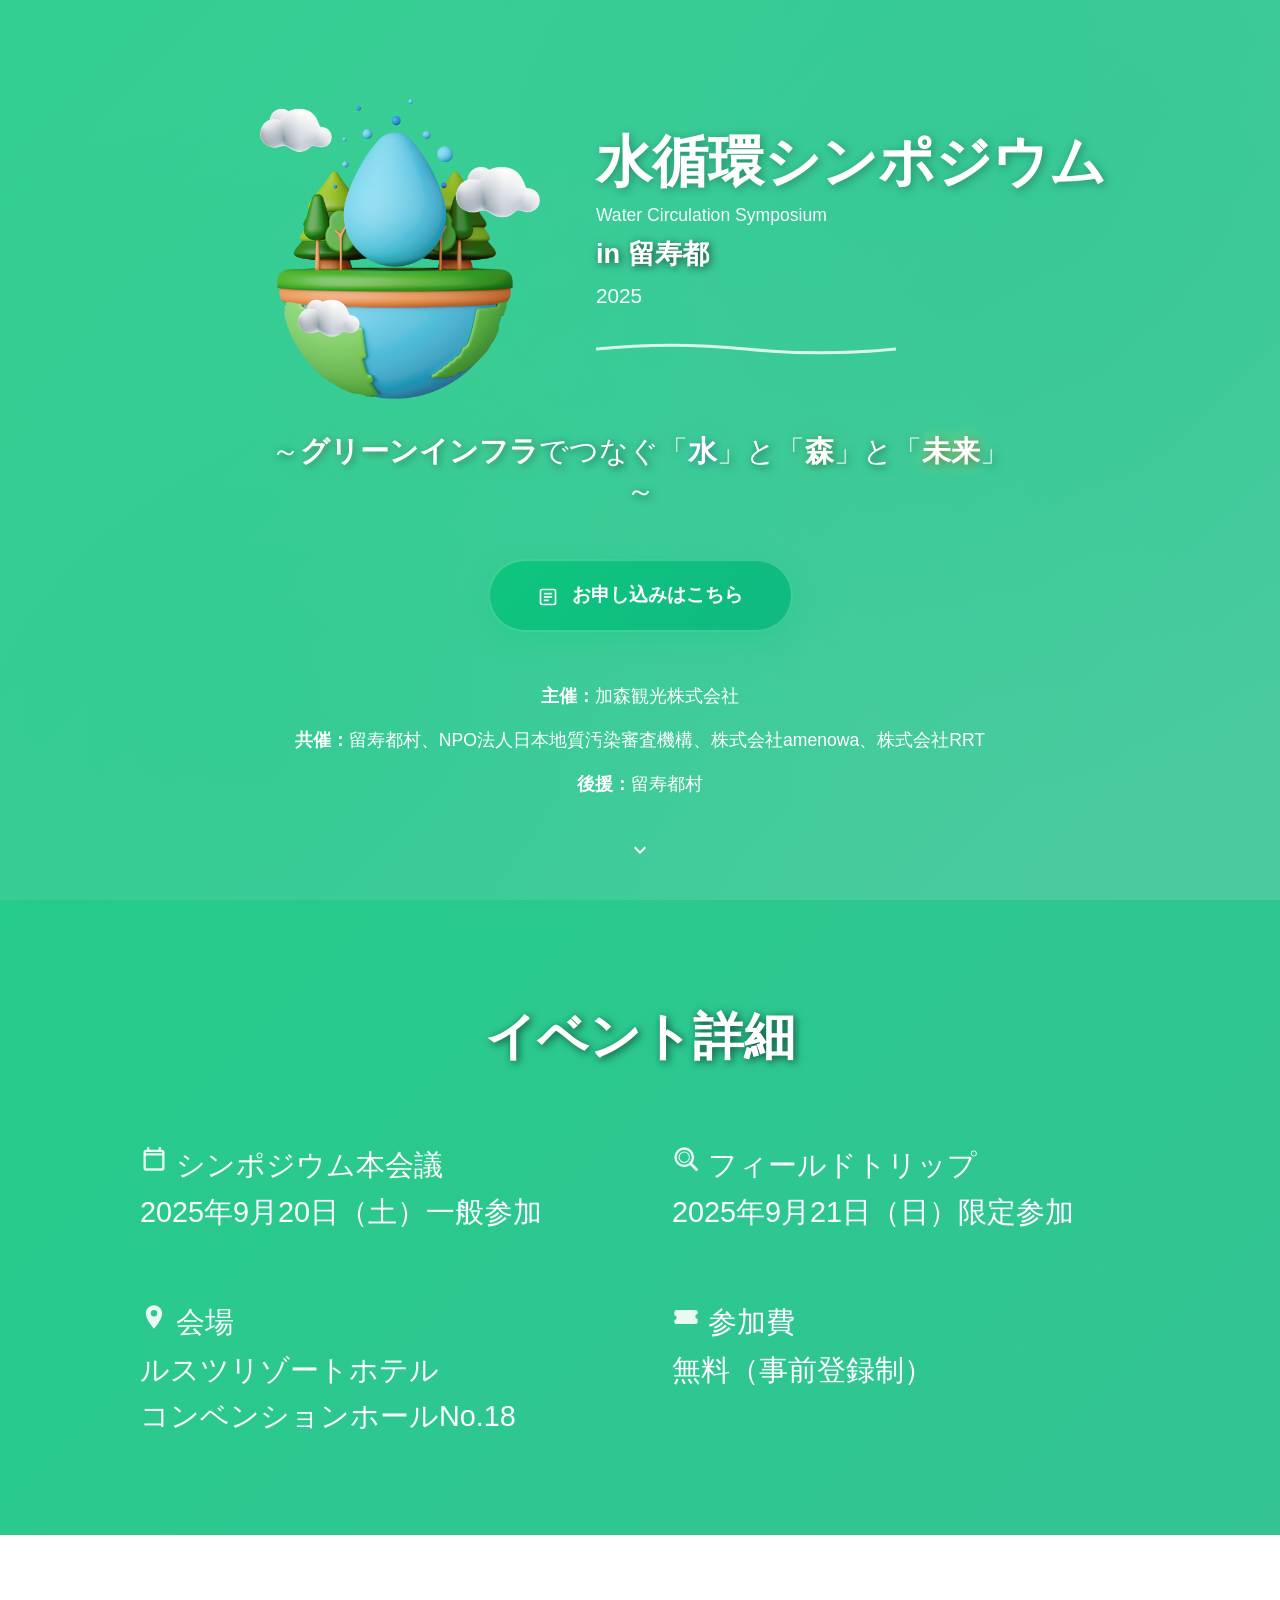
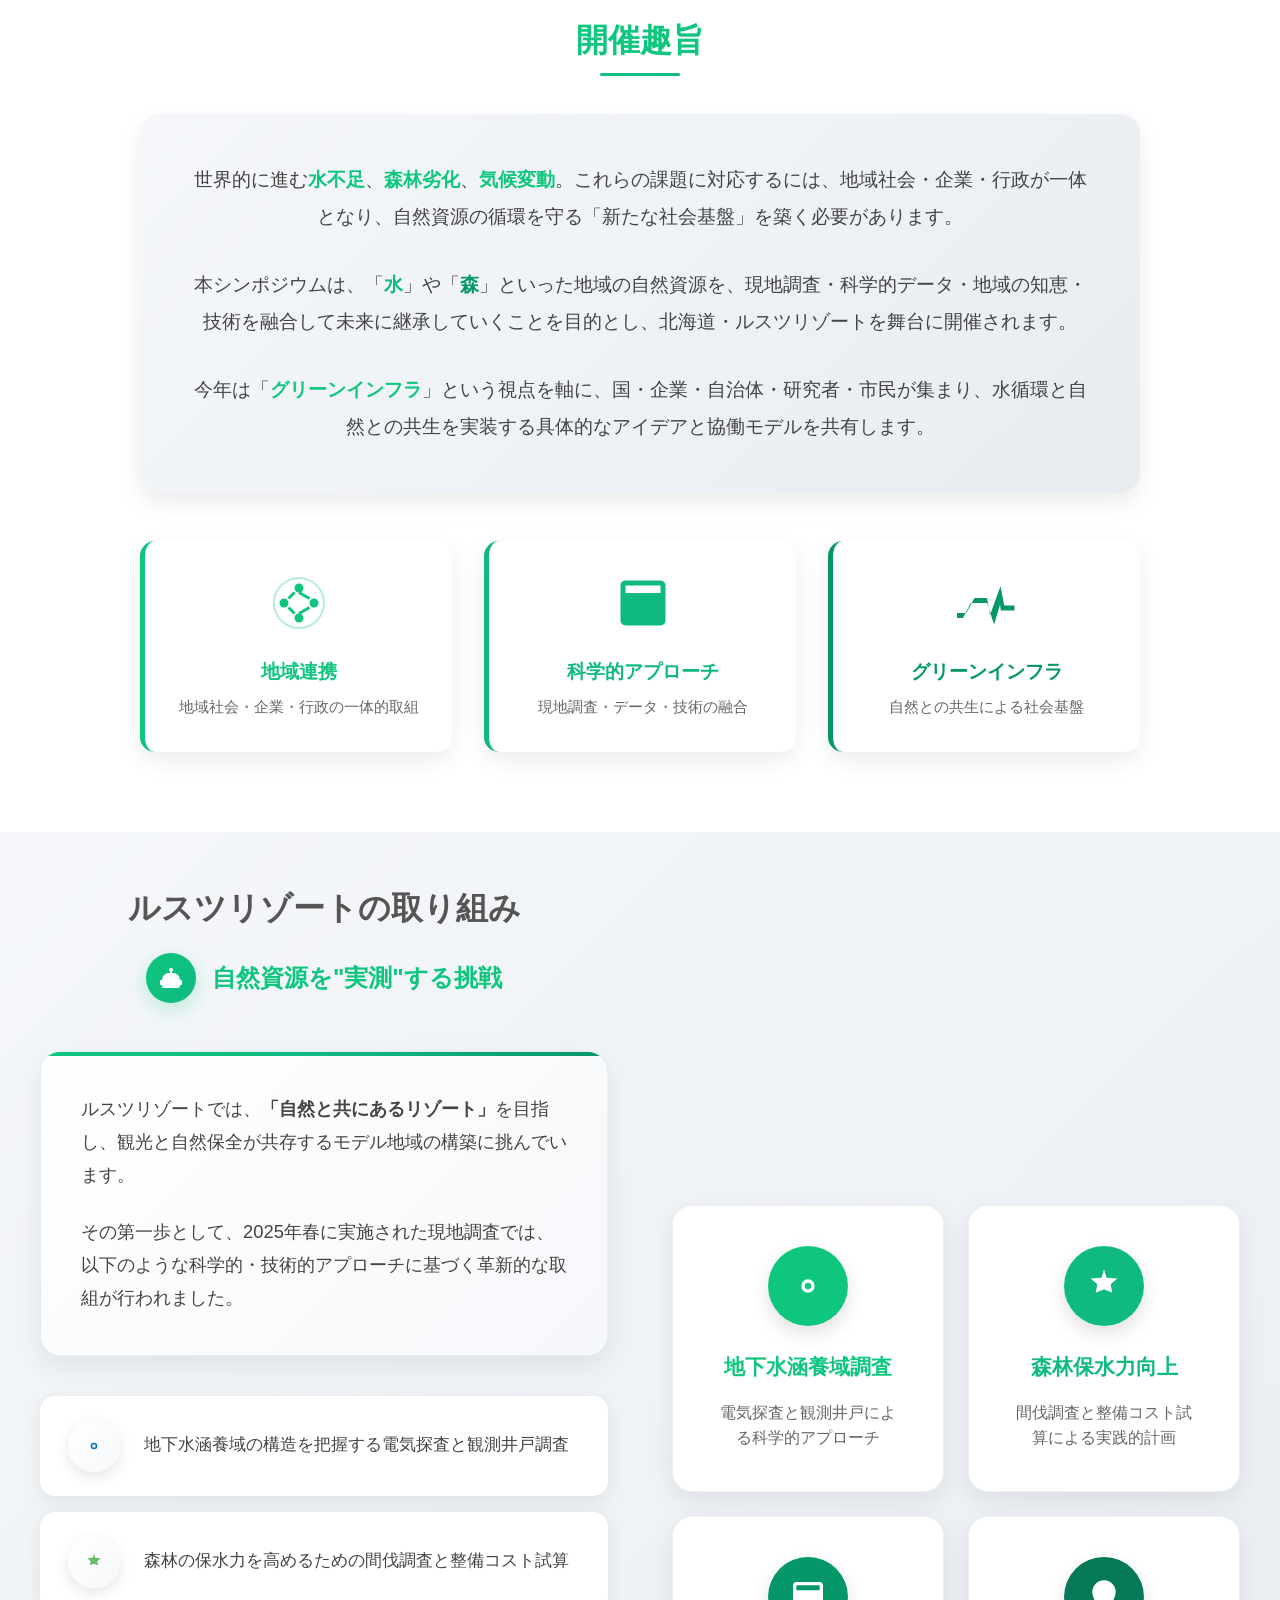
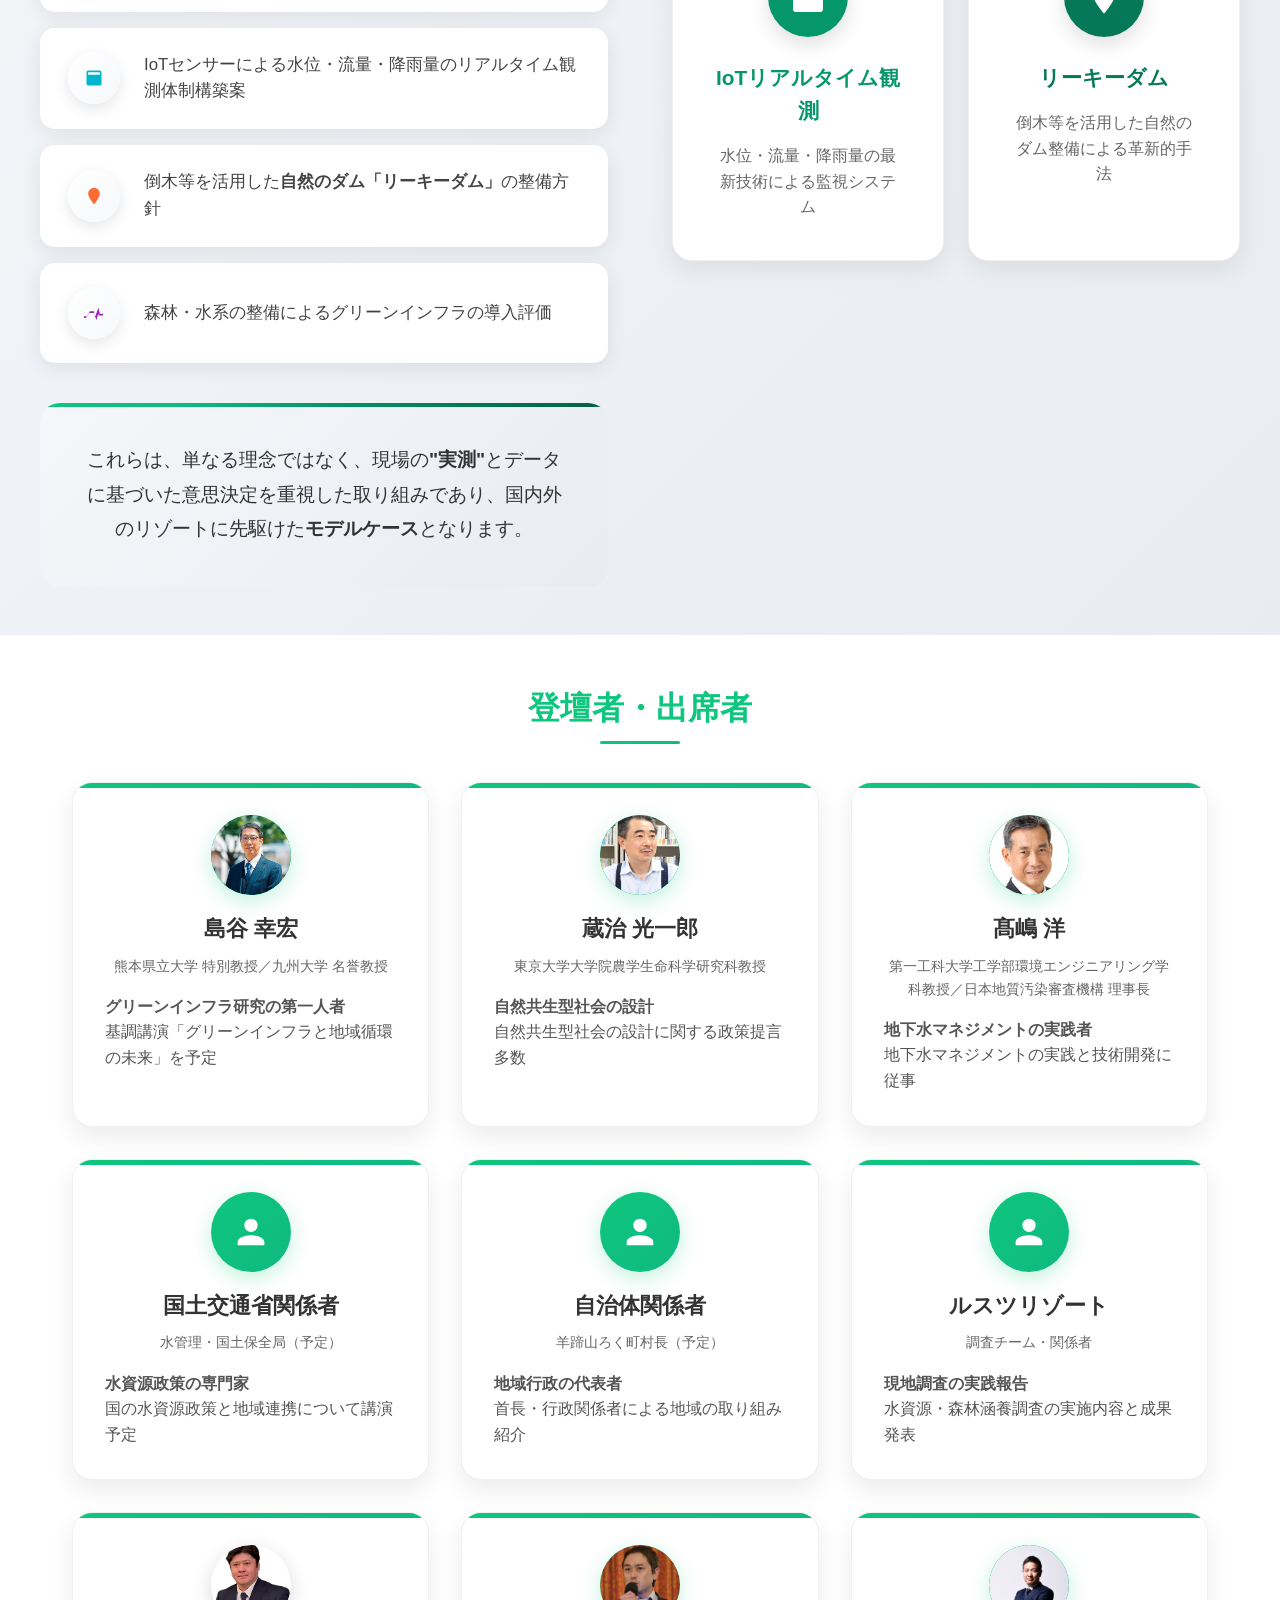
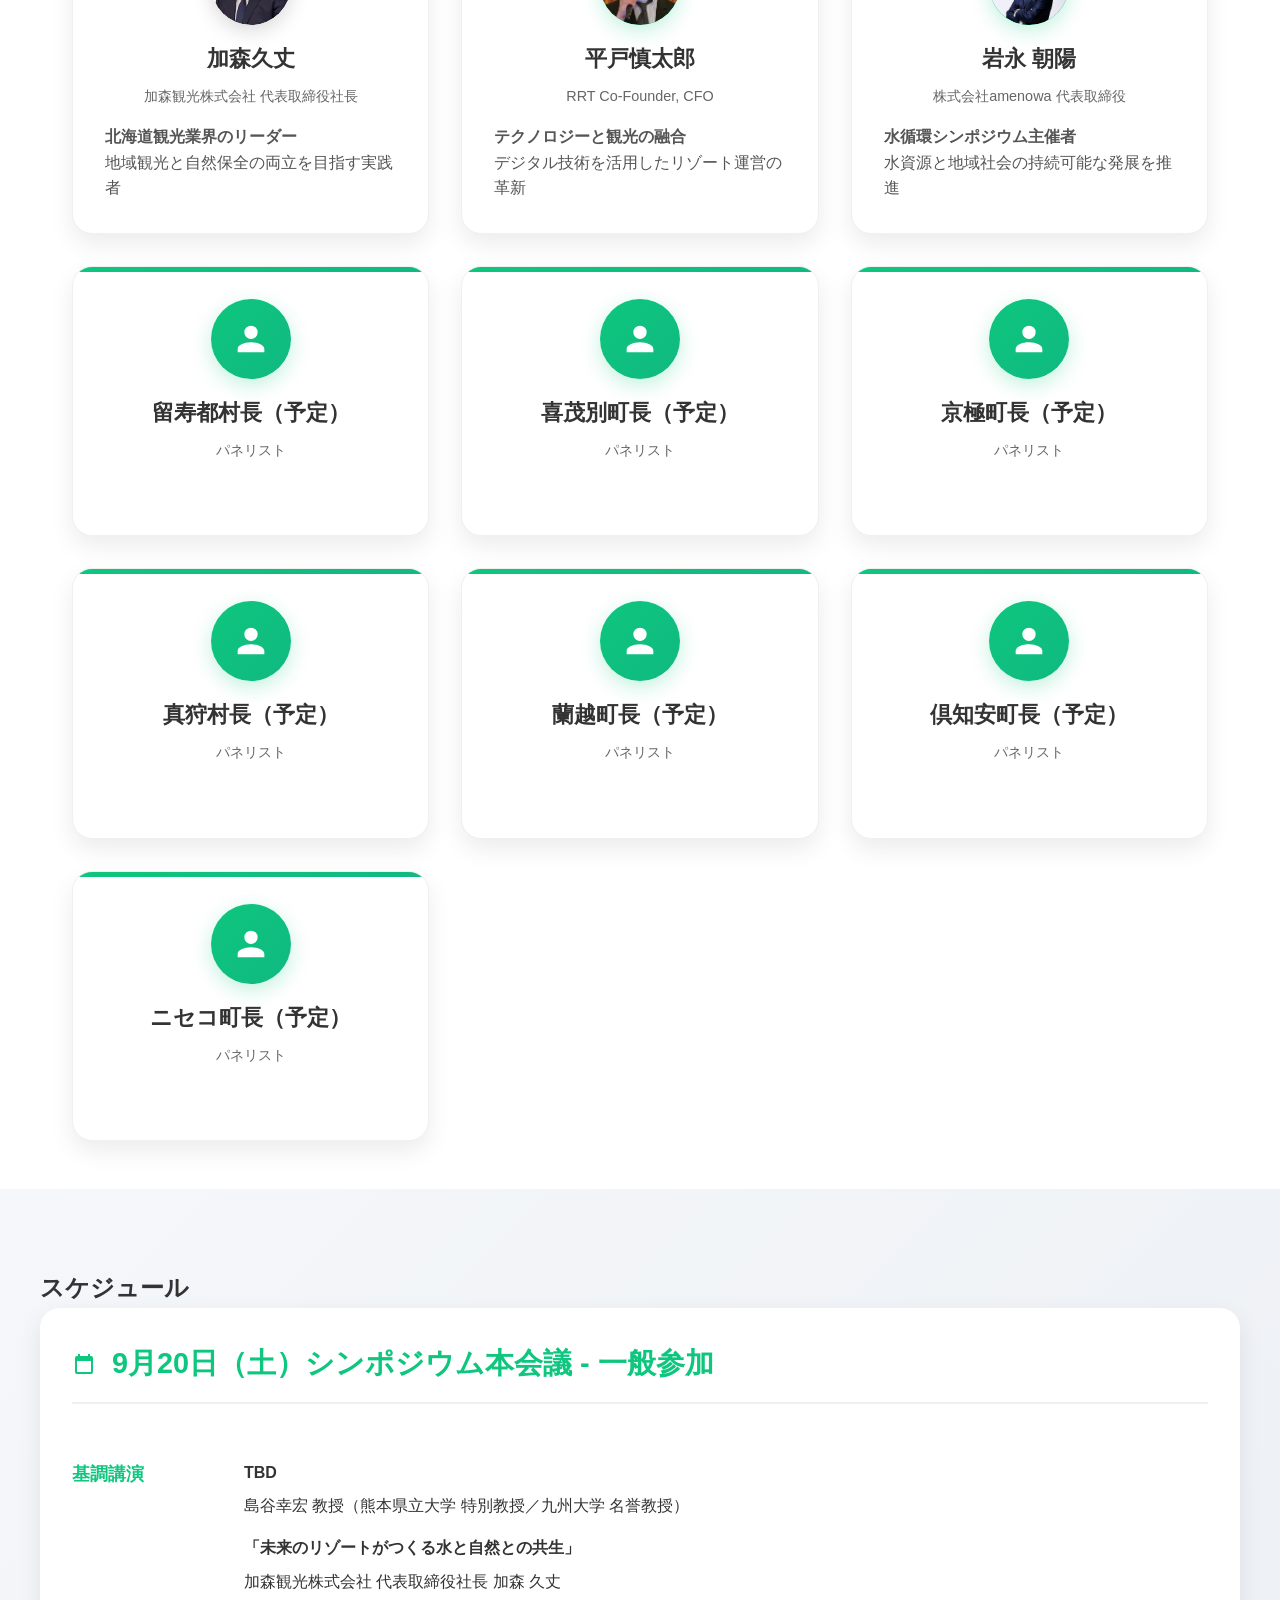
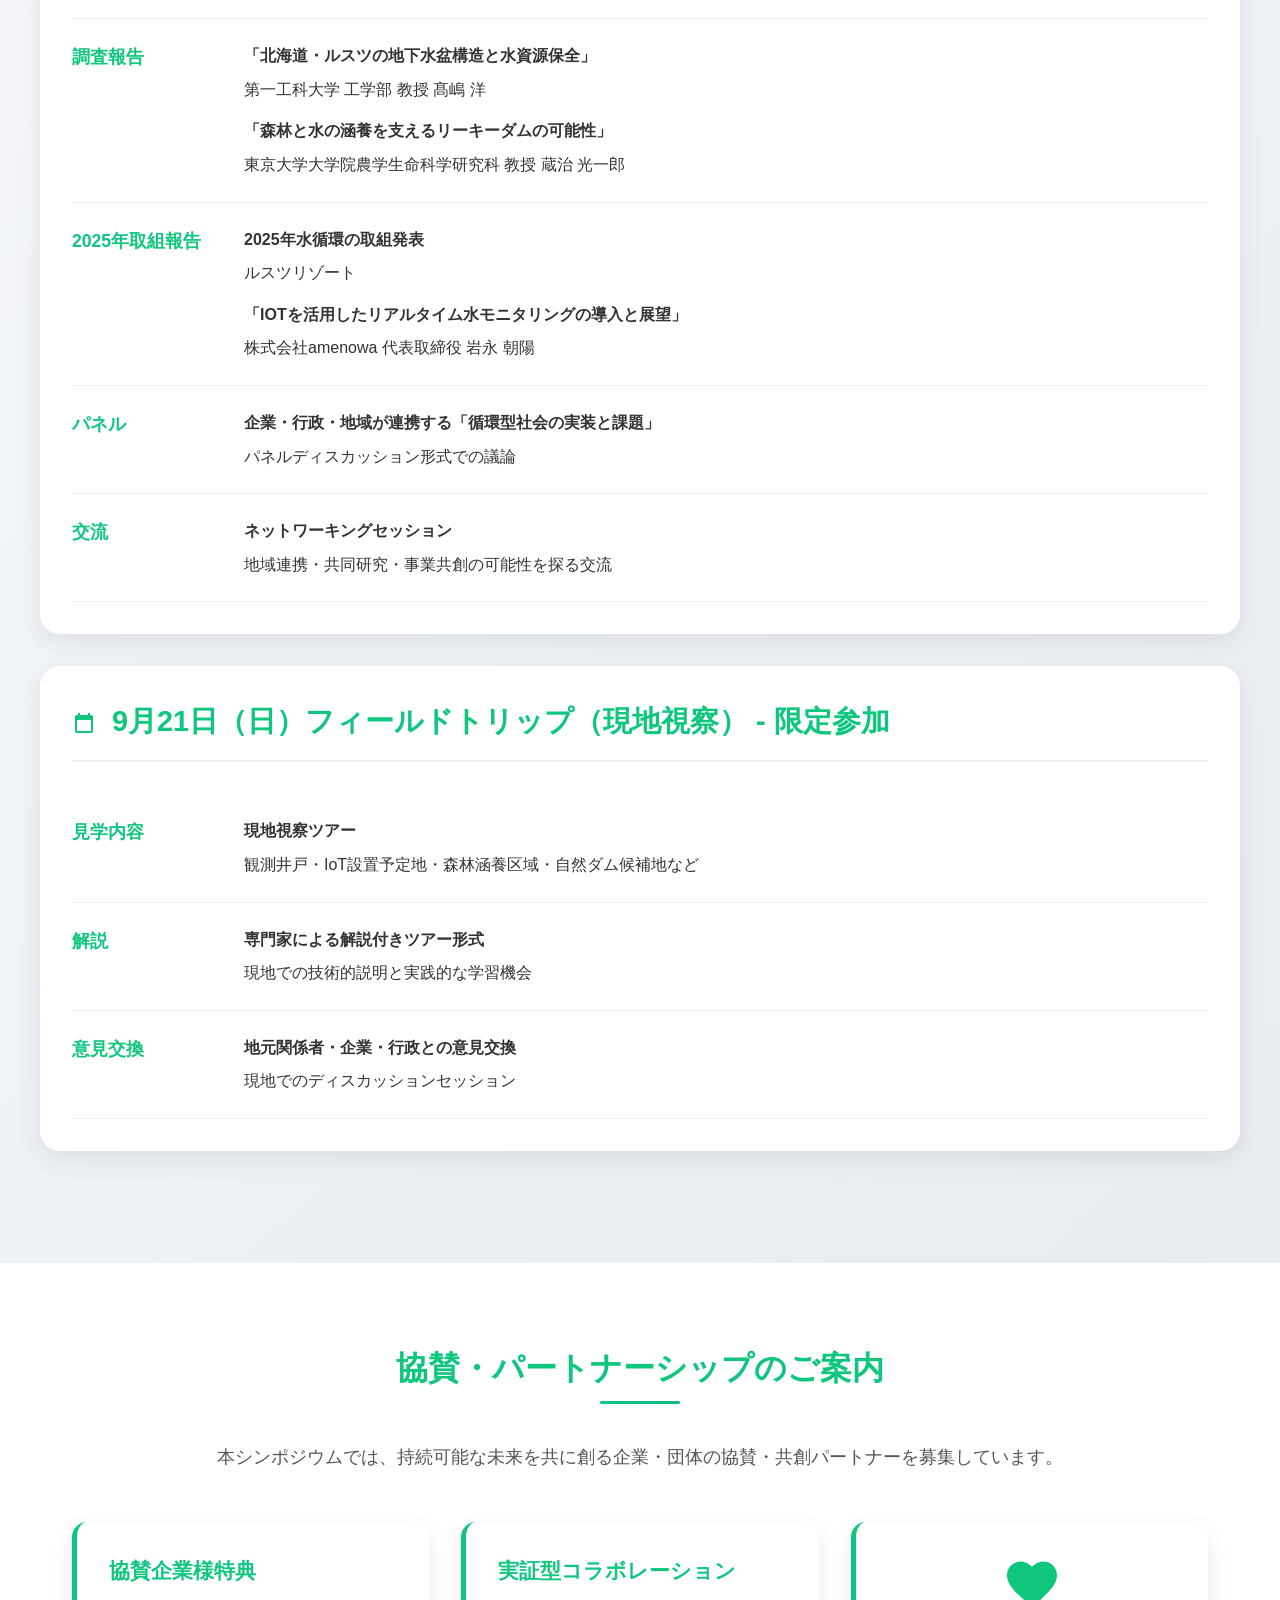
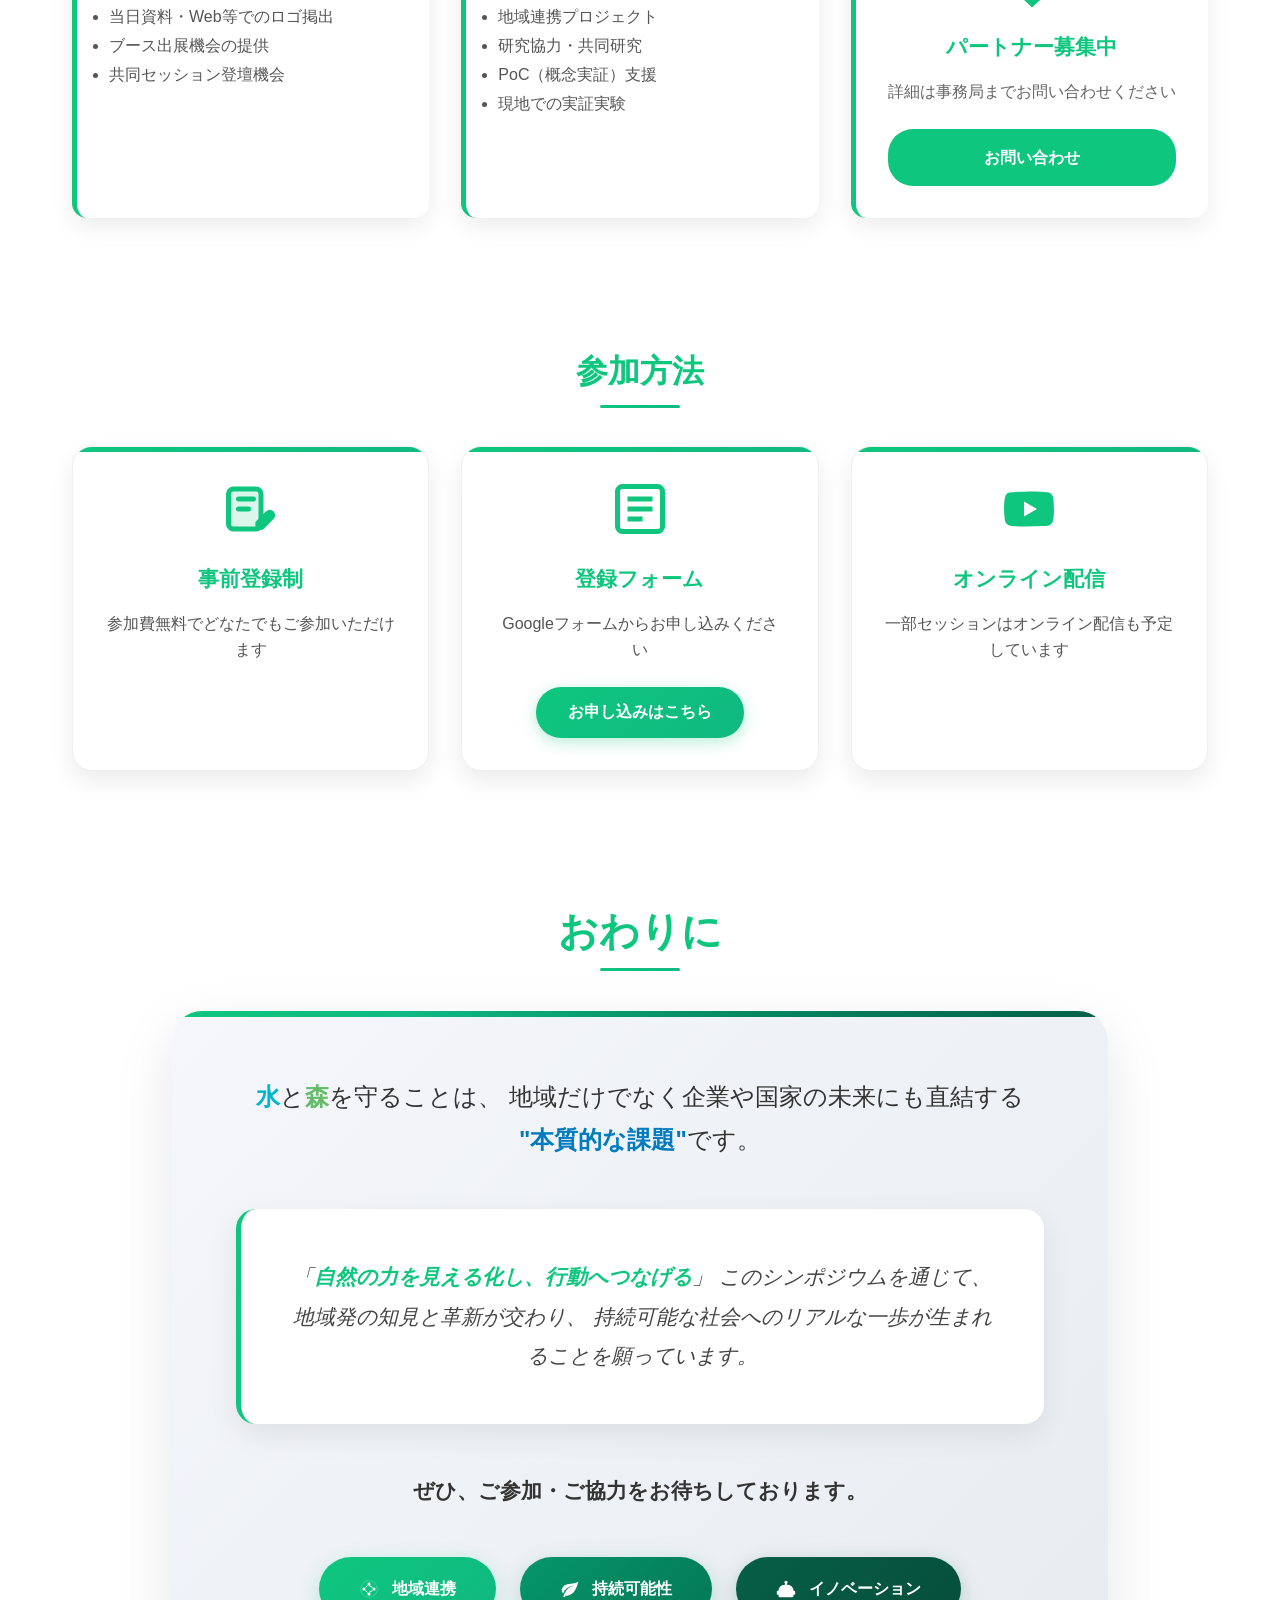
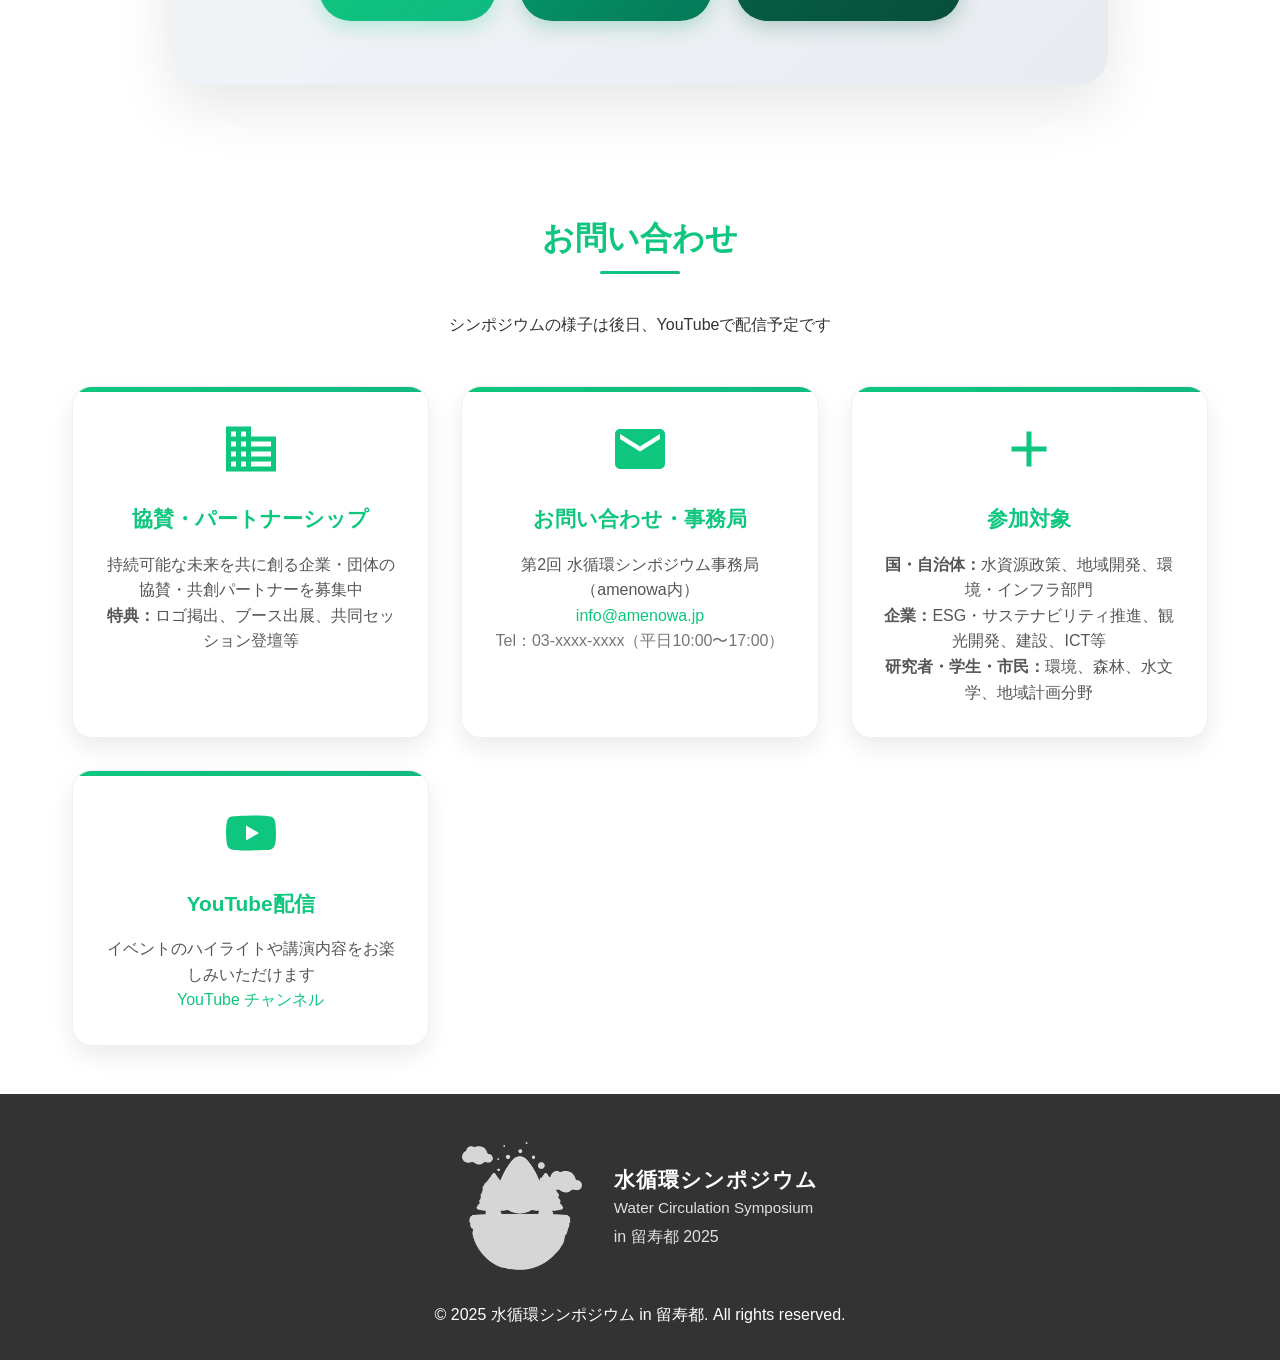
==== commit 0c5b67f9: "Add files via upload" ====
--- a/Untitled-1.html
+++ b/Untitled-1.html
@@ -1707,7 +1707,8 @@
                         <path d="M12 2C8.13 2 5 5.13 5 9c0 5.25 7 13 7 13s7-7.75 7-13c0-3.87-3.13-7-7-7zm0 9.5A2.5 2.5 0 1 1 12 6a2.5 2.5 0 0 1 0 5.5z"/>
                     </svg>
                     <strong>会場</strong><br>
-                    確認中
+                    ルスツリゾートホテル<br>
+                    コンベンションホールNo.18<br>
                 </div>
                 <div>
                     <!-- チケットアイコン（参加費） -->
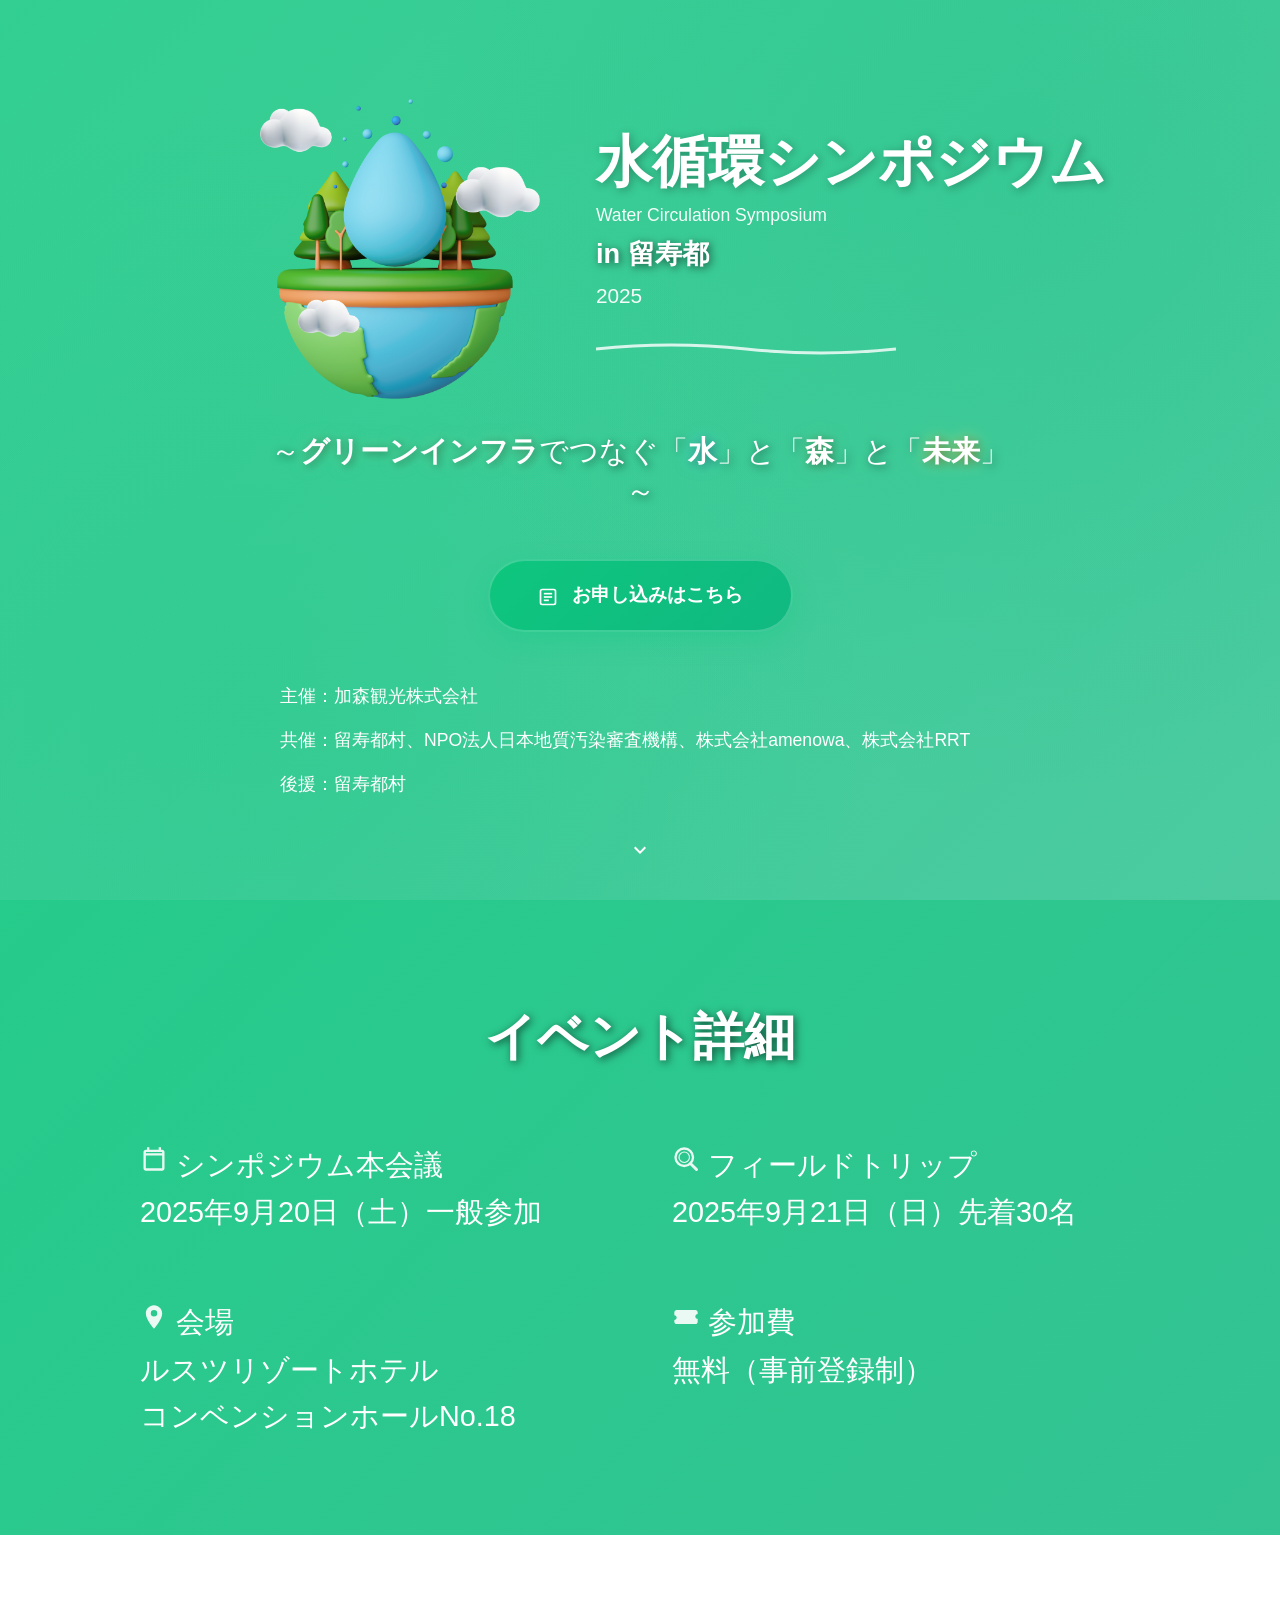
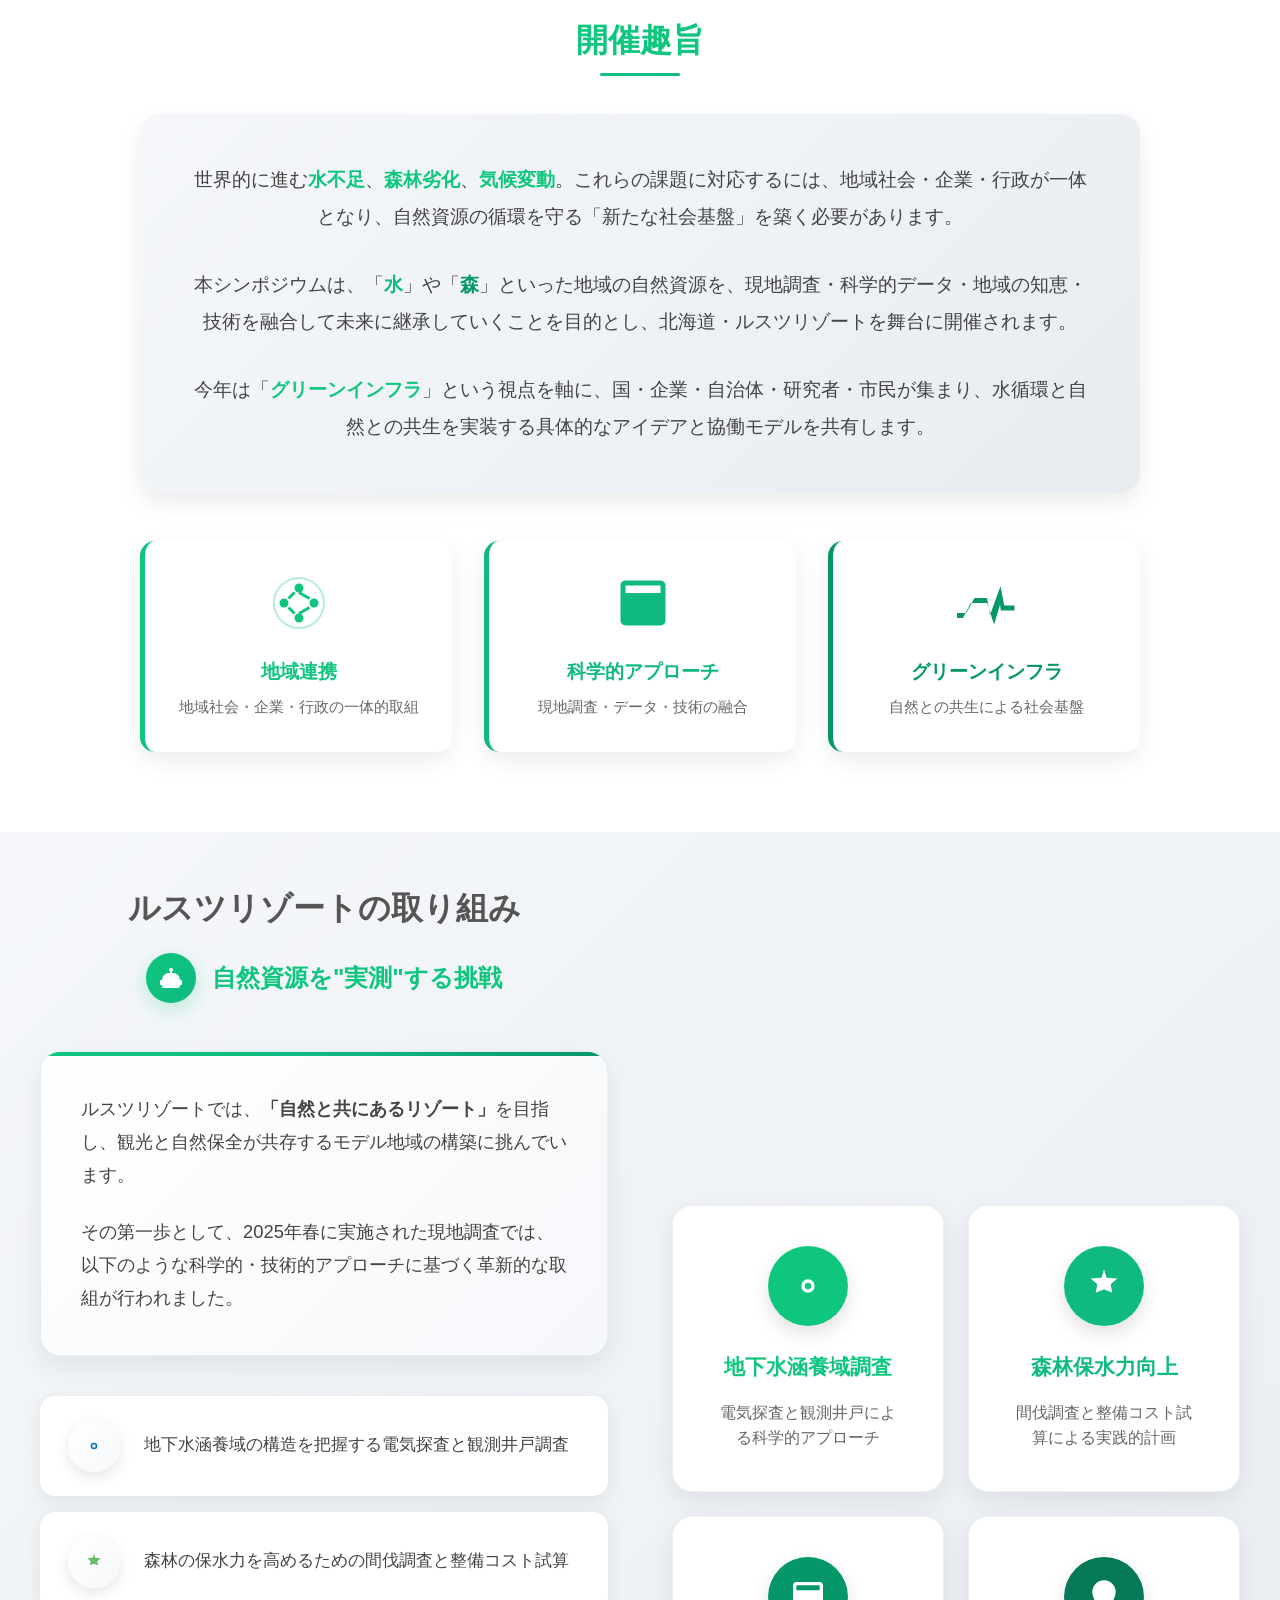
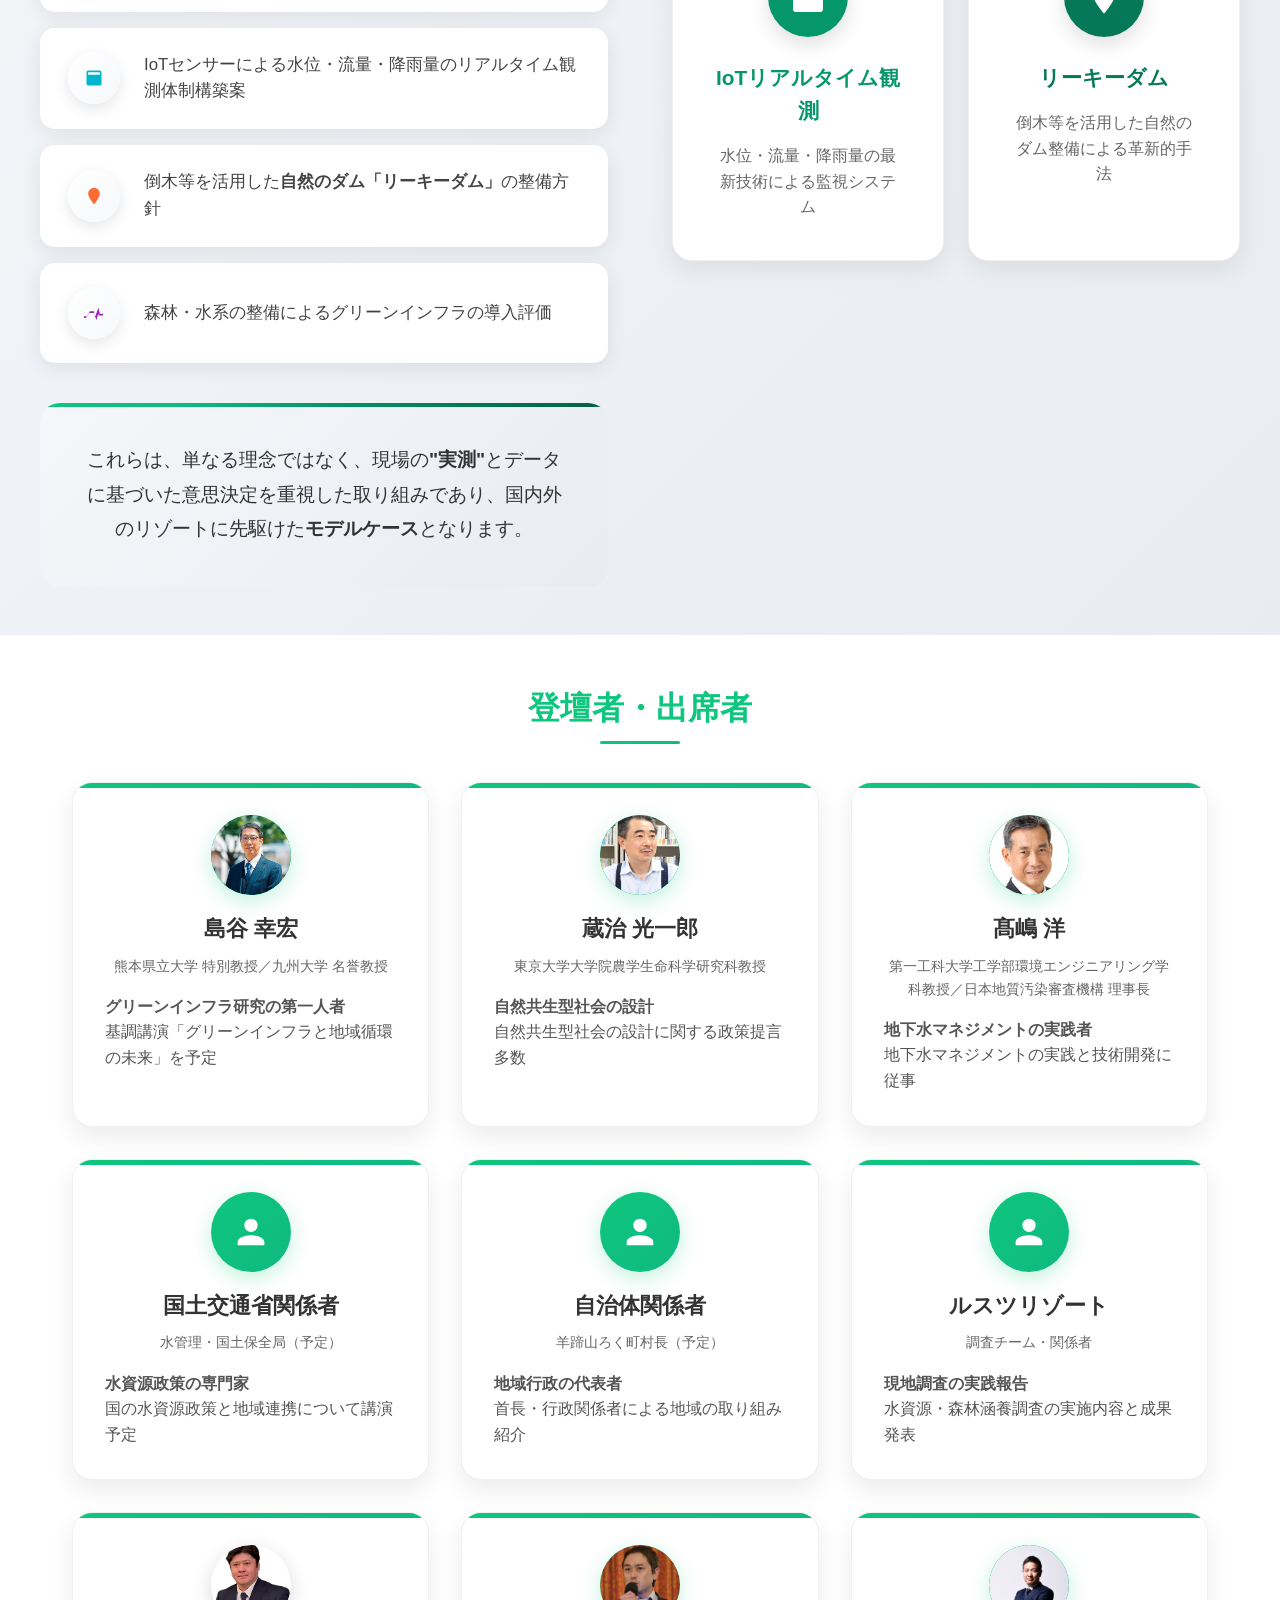
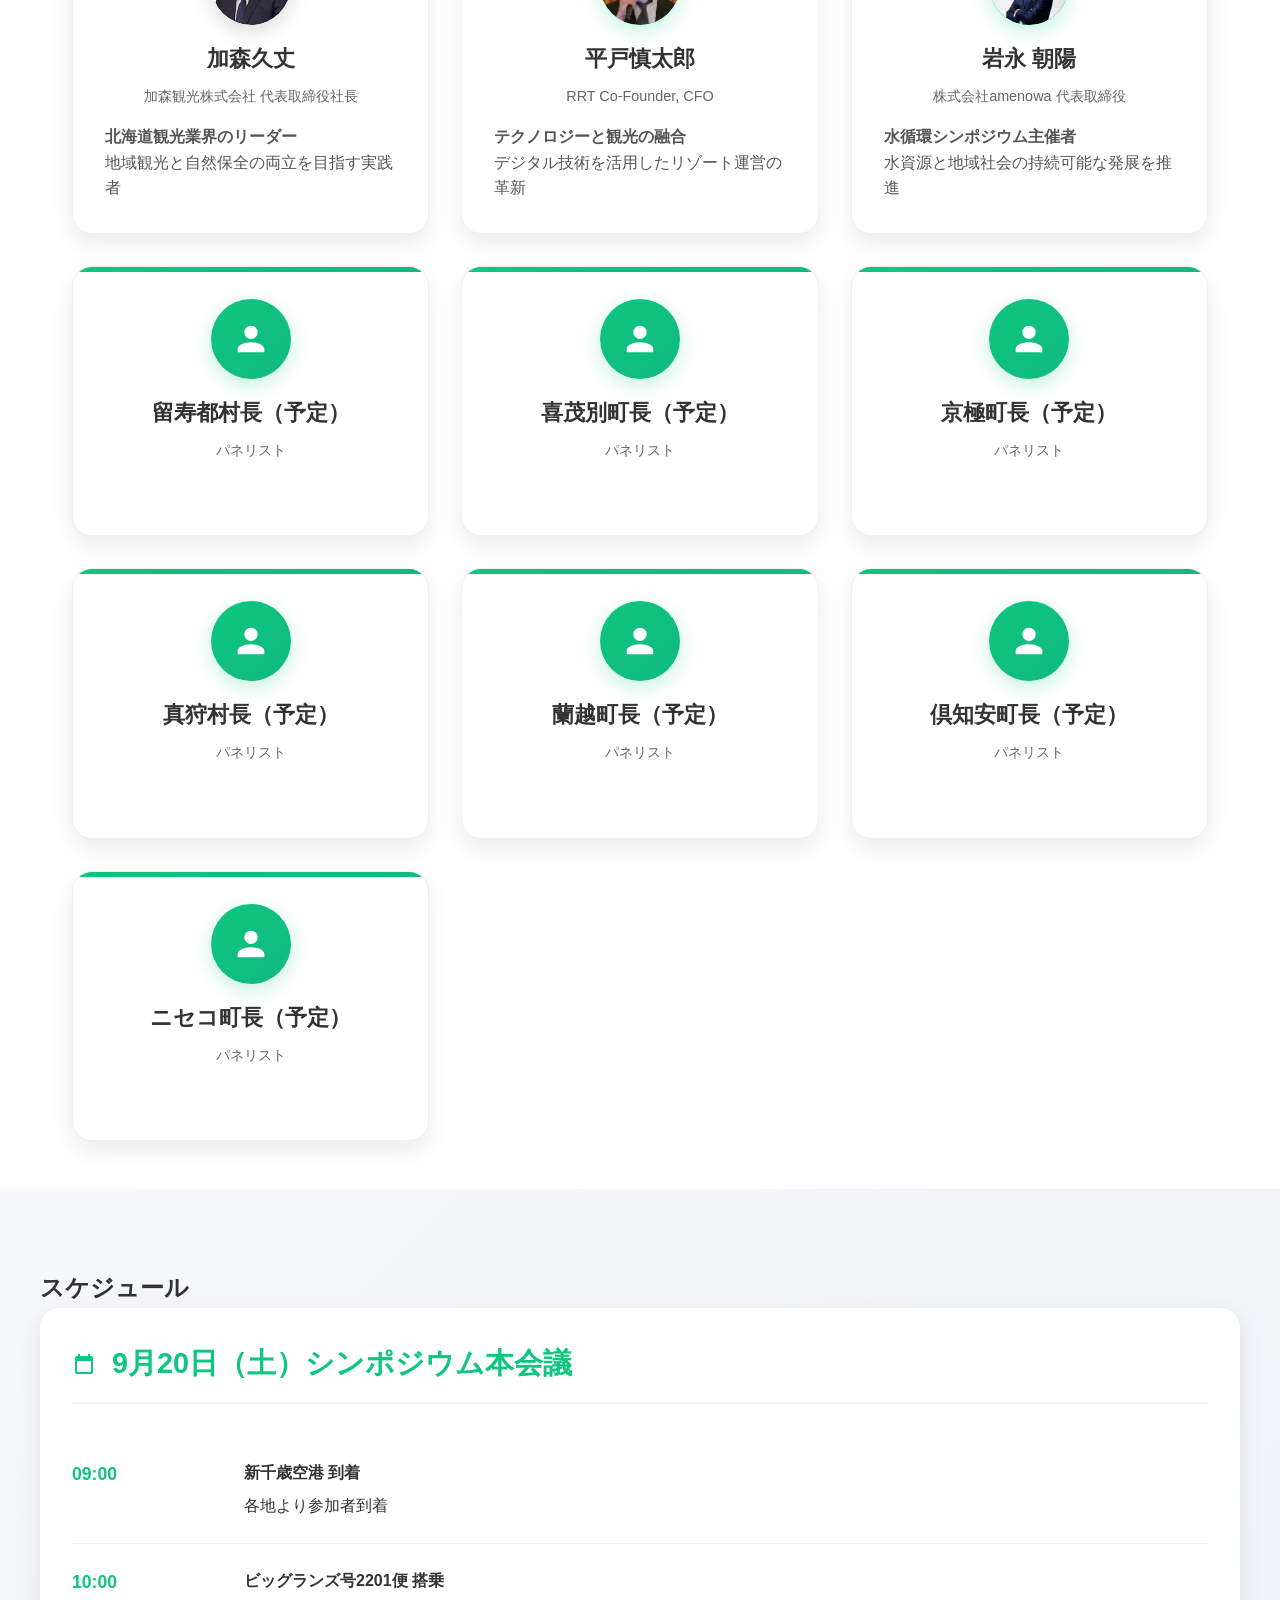
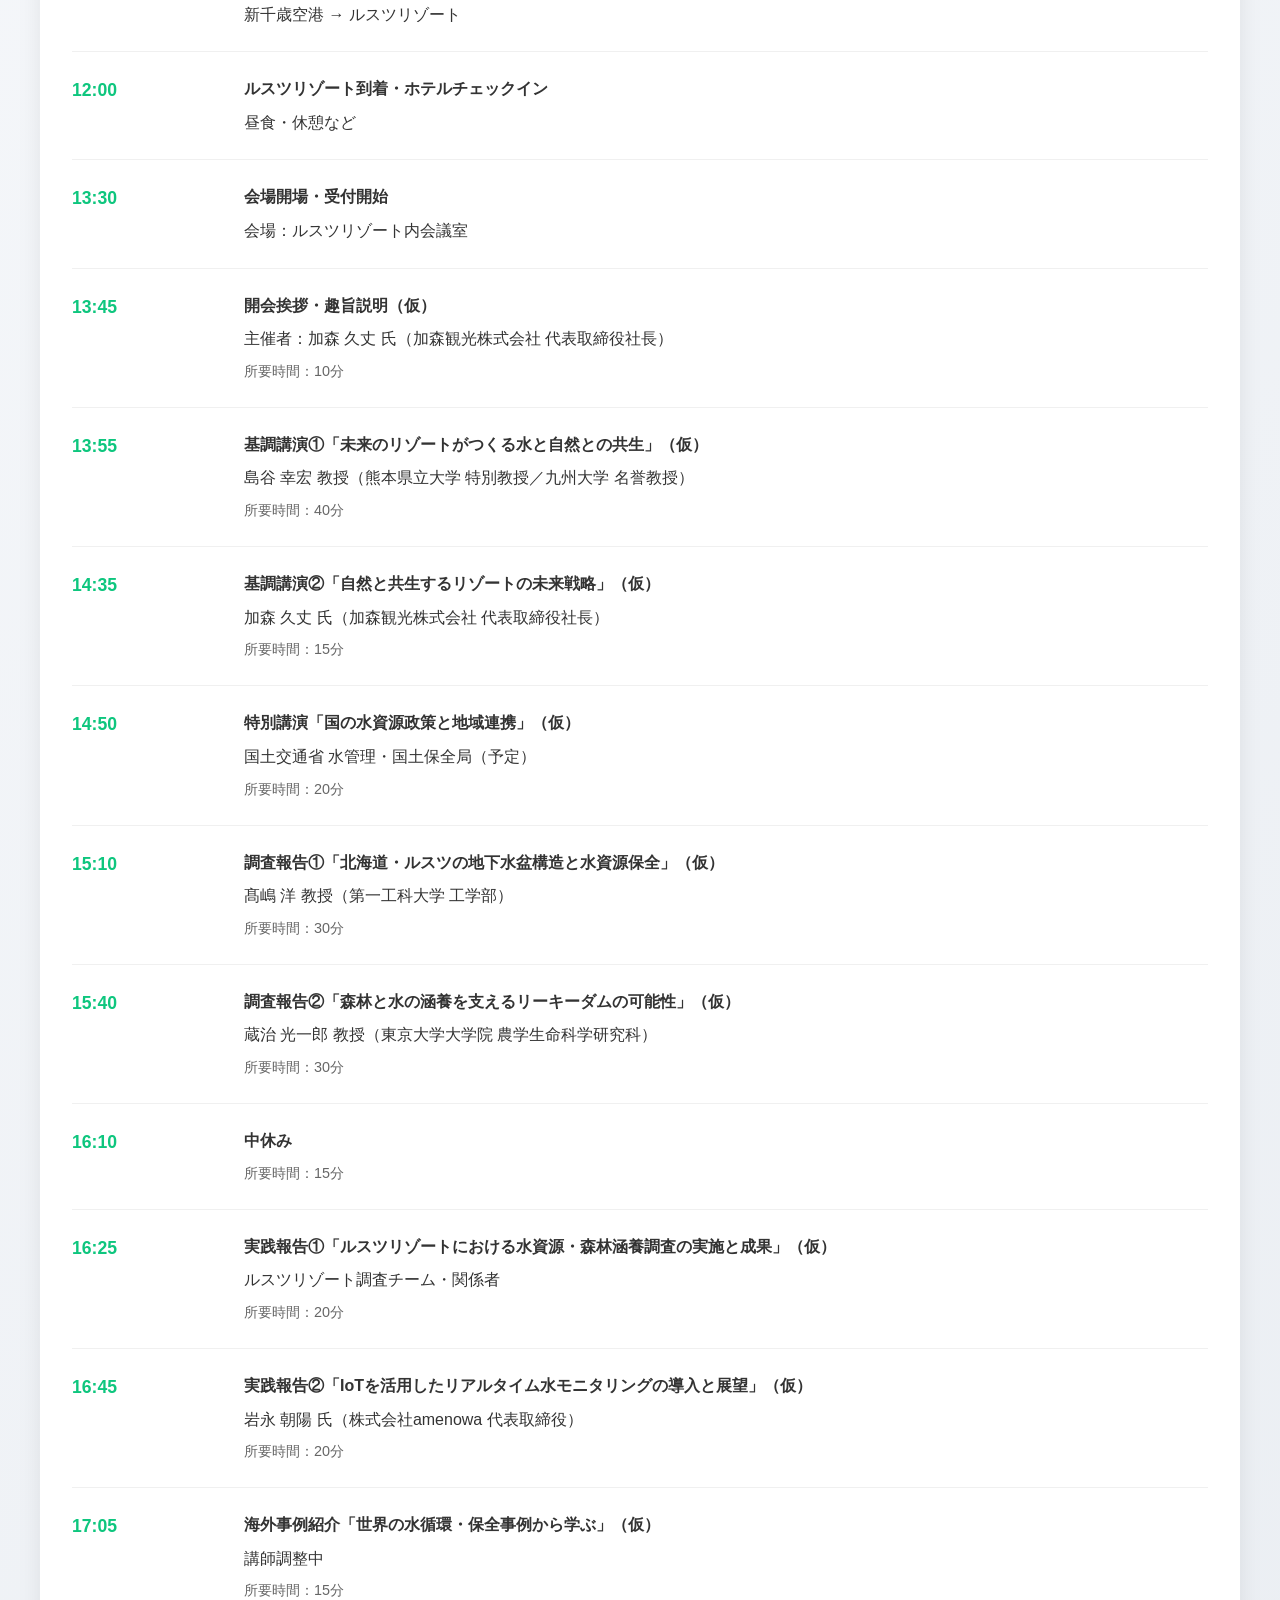
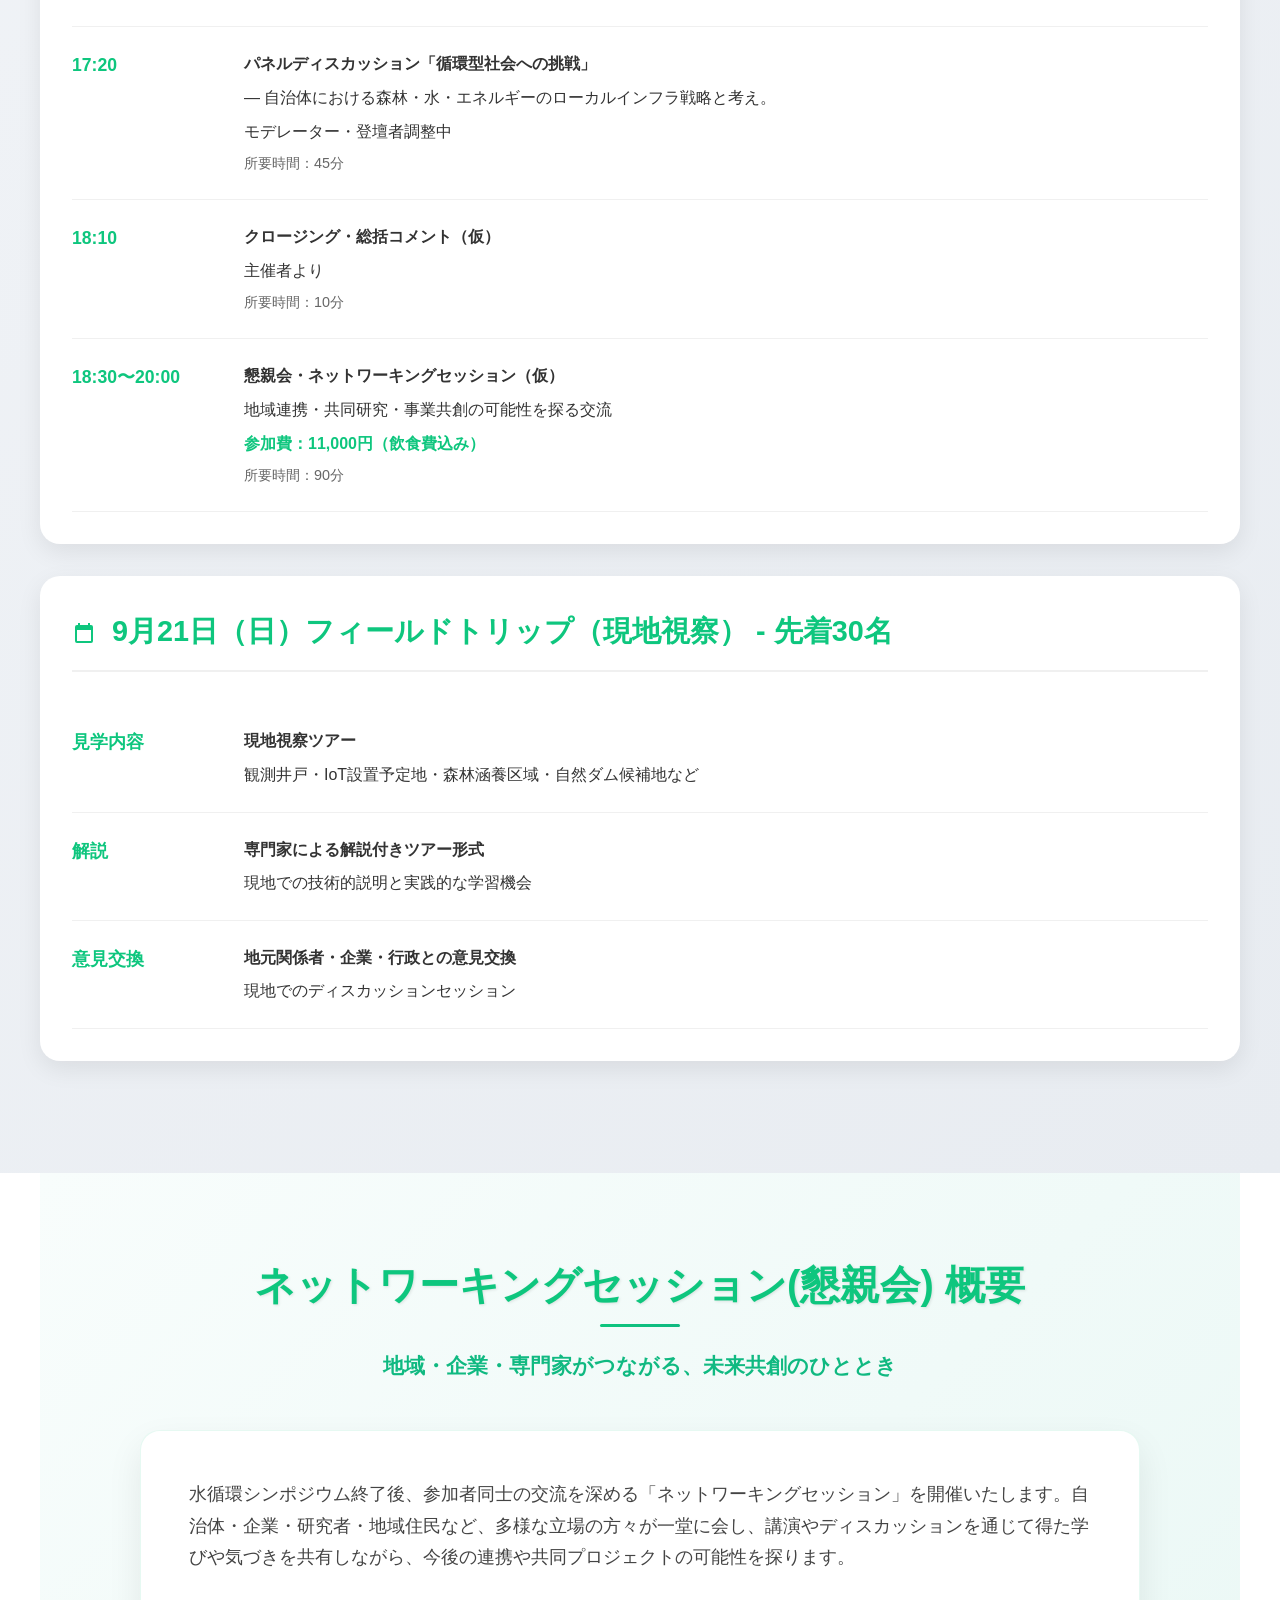
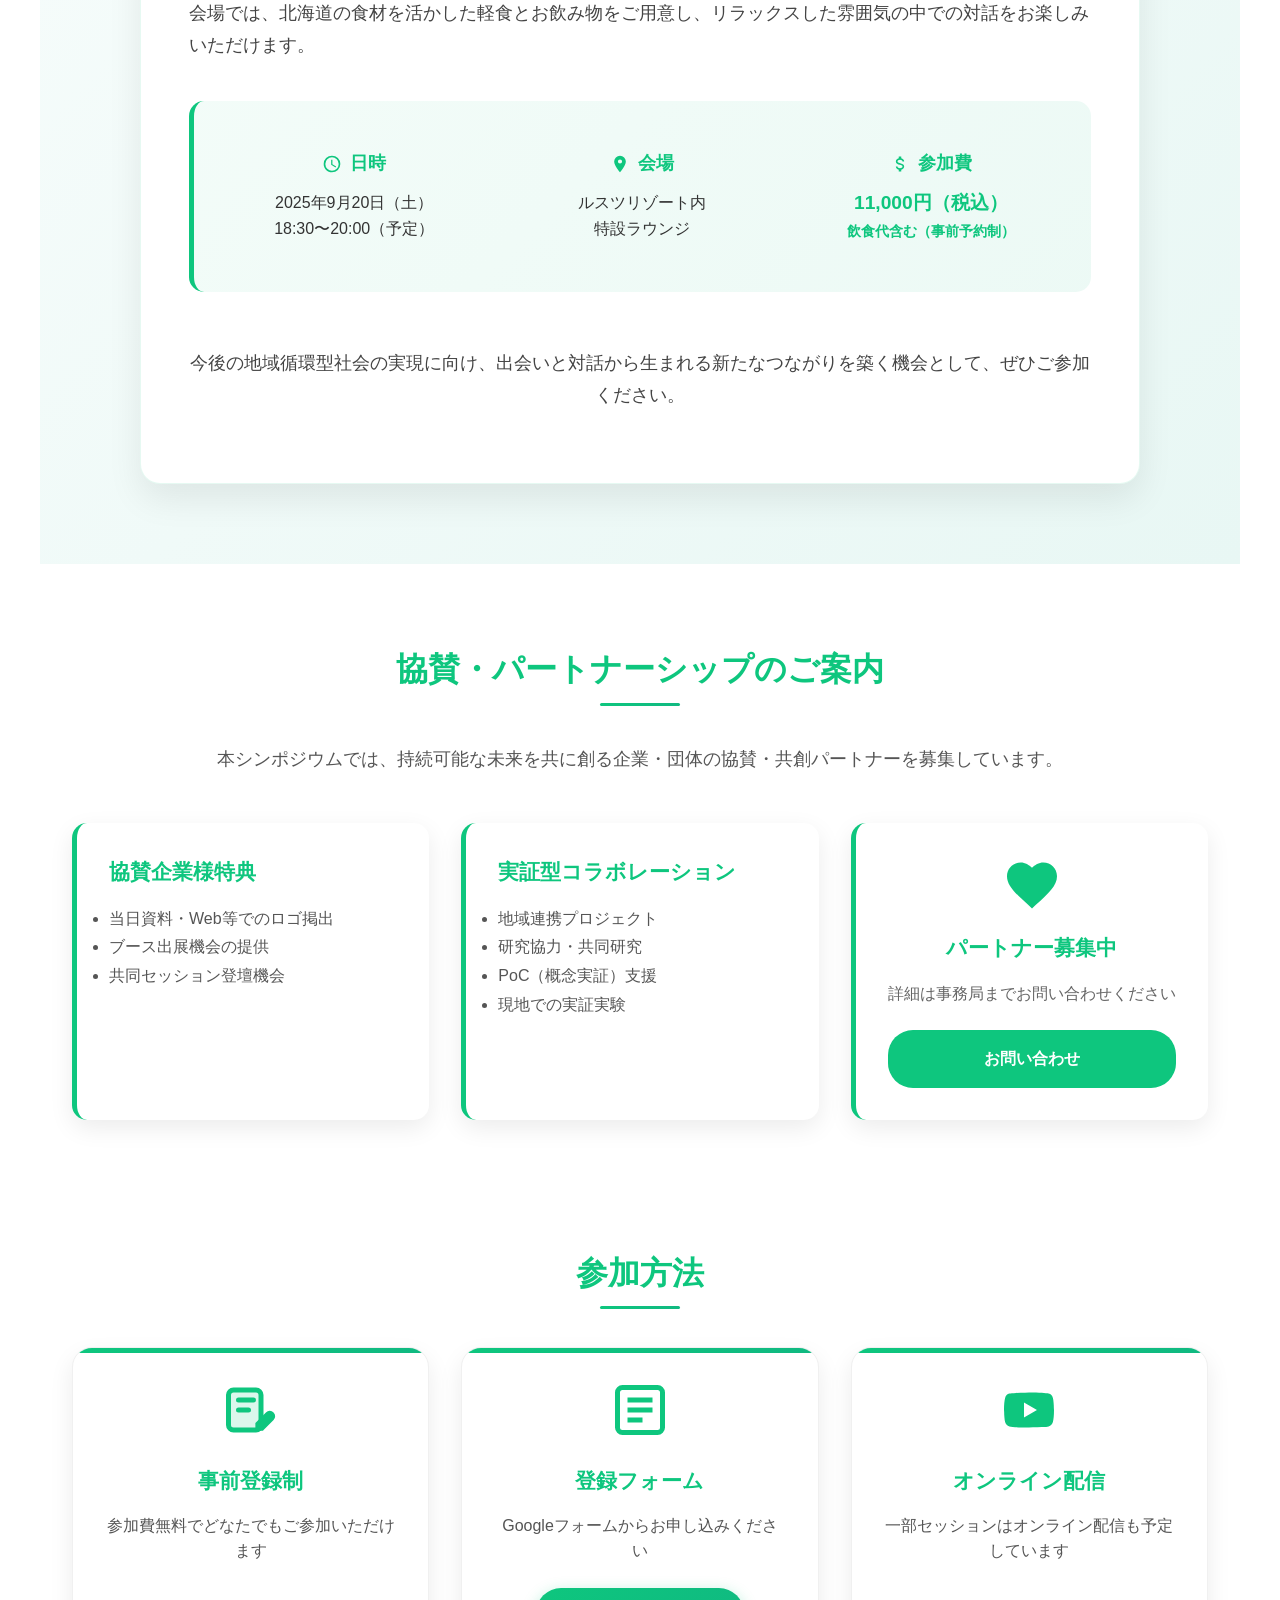
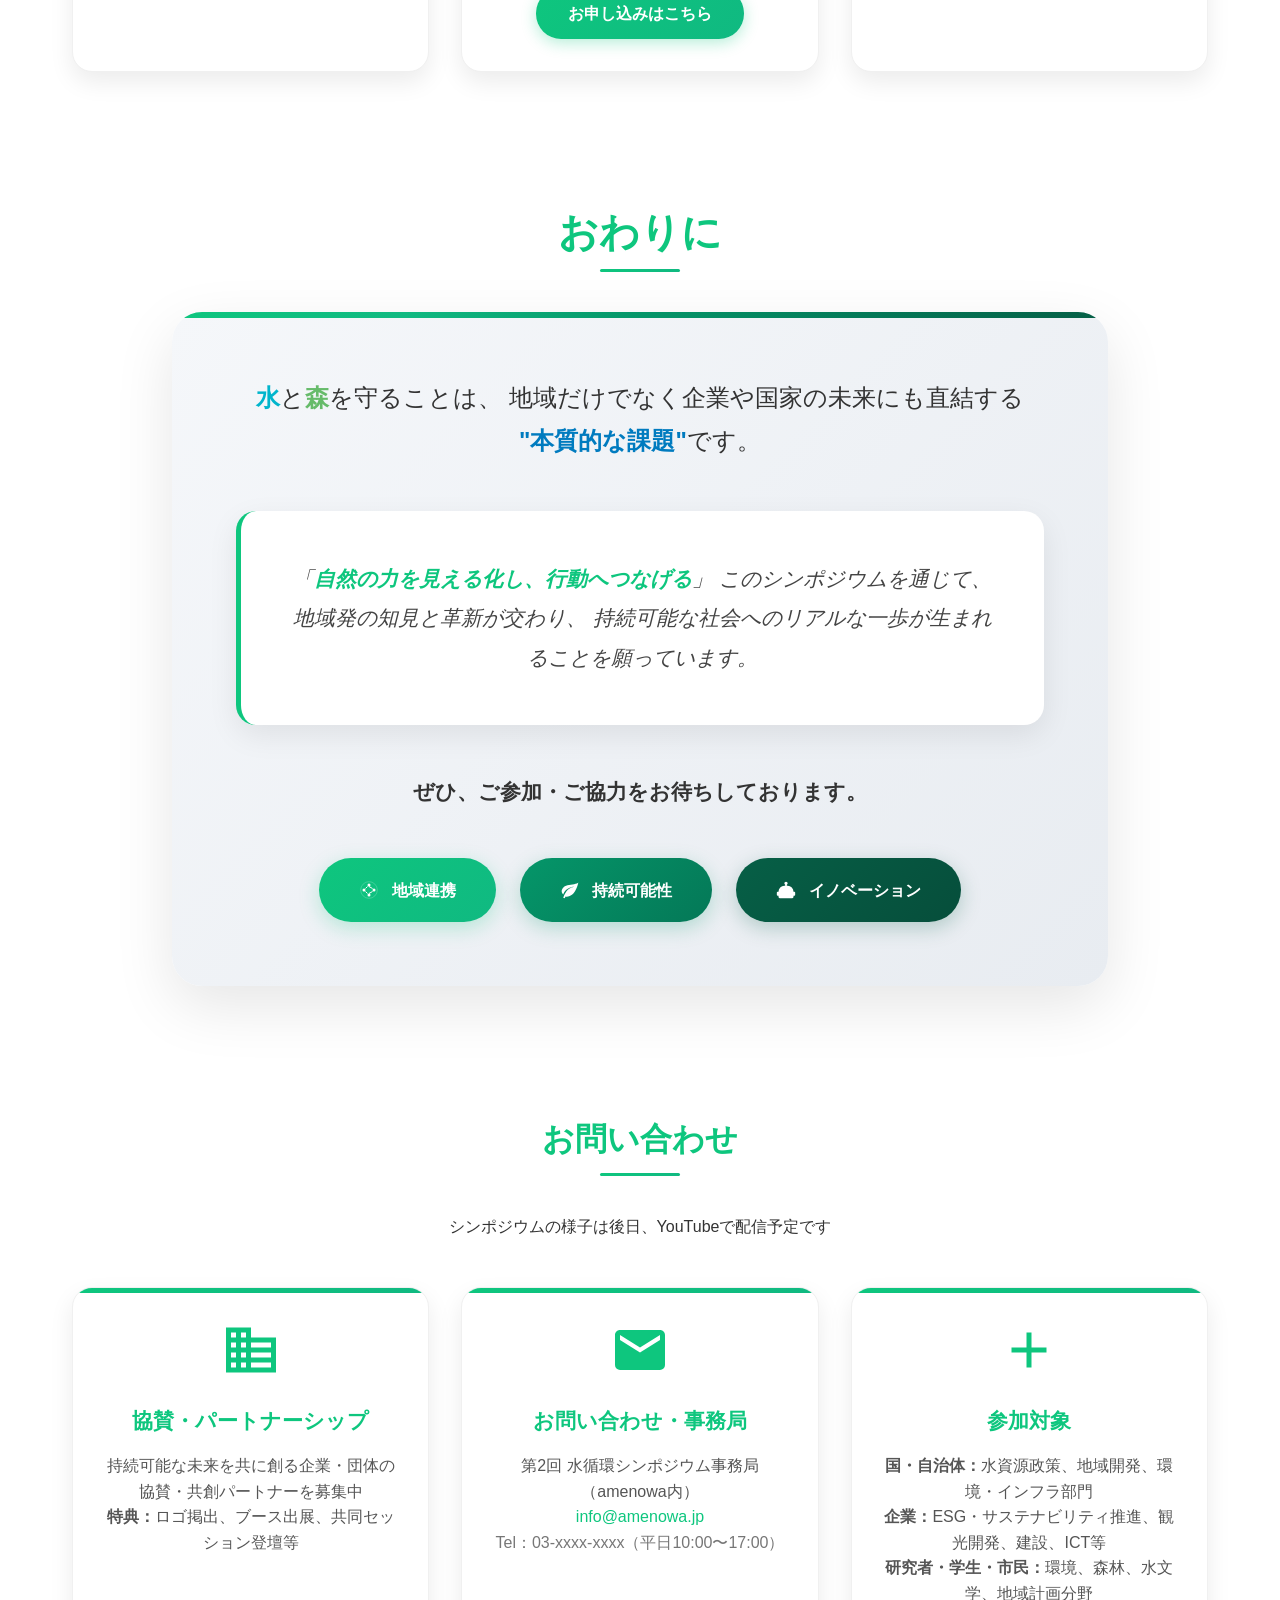
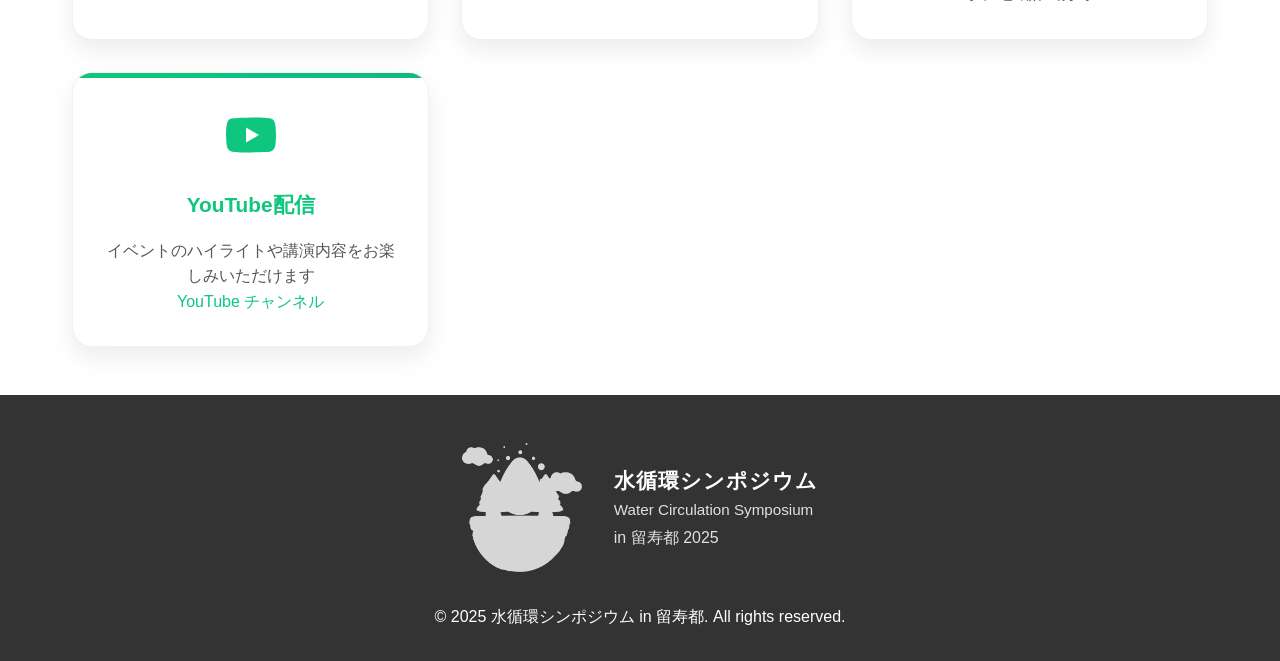
==== commit 8cbc31be: "Add files via upload" ====
--- a/Untitled-1.html
+++ b/Untitled-1.html
@@ -1584,6 +1584,116 @@
         /* Mobile topic list - hidden on desktop */
         .mobile-topic-list {
             display: none;
+        }
+
+        /* 主催・共催・後援情報を常に縦並びに */
+        .organization-info {
+            display: block !important;
+        }
+        
+        .organization-info > div {
+            display: block !important;
+            width: 100% !important;
+            float: none !important;
+            clear: both !important;
+        }
+
+        /* ネットワーキングセッションのセンタリング強化 */
+        .networking-session {
+            margin: 0 auto !important;
+            width: 100% !important;
+            text-align: center !important;
+            display: block !important;
+            box-sizing: border-box !important;
+        }
+        
+        .networking-content {
+            margin-left: auto !important;
+            margin-right: auto !important;
+            width: 100% !important;
+            max-width: 100% !important;
+            text-align: center !important;
+        }
+
+        /* レスポンシブデザイン - スマートフォン対応 */
+        @media screen and (max-width: 768px) {
+            /* 全体のフォントサイズ調整 */
+            .hero h1 {
+                font-size: 2.5rem !important;
+            }
+            
+            .hero-subtitle {
+                font-size: 1.1rem !important;
+            }
+            
+            .event-title {
+                font-size: 2.5rem !important;
+            }
+            
+            /* 主催・共催・後援情報の調整 */
+            .organization-info {
+                padding: 0 15px !important;
+                font-size: 0.95rem !important;
+                line-height: 1.6 !important;
+                max-width: 100% !important;
+            }
+            
+            .organization-info div {
+                margin-bottom: 1rem !important;
+                word-wrap: break-word;
+                overflow-wrap: break-word;
+                hyphens: auto;
+                white-space: normal;
+            }
+            
+            .organization-info strong {
+                font-size: 1rem !important;
+                display: inline-block;
+                margin-right: 0.3rem;
+            }
+        }
+        
+        @media screen and (max-width: 480px) {
+            /* より小さな画面での調整 */
+            .hero h1 {
+                font-size: 2rem !important;
+            }
+            
+            .hero-subtitle {
+                font-size: 1rem !important;
+            }
+            
+            .organization-info {
+                padding: 0 10px !important;
+                font-size: 0.85rem !important;
+                line-height: 1.4 !important;
+                max-width: 100% !important;
+            }
+            
+            .organization-info div {
+                margin-bottom: 0.8rem !important;
+            }
+            
+            .organization-info strong {
+                font-size: 0.9rem !important;
+                display: block !important;
+                margin-bottom: 0.2rem !important;
+                margin-right: 0 !important;
+            }
+            
+            /* ネットワーキングセッションのレスポンシブ */
+            .networking-content {
+                padding: 2rem 1.5rem !important;
+            }
+            
+            .networking-details-box {
+                padding: 1.5rem !important;
+            }
+            
+            .networking-grid {
+                grid-template-columns: 1fr !important;
+                gap: 1.5rem !important;
+            }
         }
     </style>
 </head>
@@ -1658,14 +1768,25 @@
             </div>
             
             <!-- 主催・共催・後援情報 -->
-            <div style="margin-top: 3rem; text-align: center; color: white; font-size: 1.1rem; line-height: 1.8; animation: slideInUp 1s ease-out 1.5s both;">
-                <div style="margin-bottom: 0.8rem;">
+            <div class="event-info organization-info" style="
+                margin: 3rem auto 0 auto; 
+                text-align: center; 
+                color: white; 
+                font-size: 1.1rem; 
+                line-height: 1.8; 
+                animation: slideInUp 1s ease-out 1.5s both;
+                max-width: 900px;
+                padding: 0 20px;
+                box-sizing: border-box;
+                display: block;
+            ">
+                <div style="margin-bottom: 0.8rem; display: block; width: 100%;">
                     <strong>主催：</strong>加森観光株式会社
                 </div>
-                <div style="margin-bottom: 0.8rem;">
+                <div style="margin-bottom: 0.8rem; display: block; width: 100%;">
                     <strong>共催：</strong>留寿都村、NPO法人日本地質汚染審査機構、株式会社amenowa、株式会社RRT
                 </div>
-                <div>
+                <div style="display: block; width: 100%;">
                     <strong>後援：</strong>留寿都村
                 </div>
             </div>
@@ -1699,7 +1820,7 @@
                         <line x1="15.8" y1="15.8" x2="21" y2="21" stroke="currentColor" stroke-width="2.5" stroke-linecap="round"/>
                     </svg>
                     <strong>フィールドトリップ</strong><br>
-                    2025年9月21日（日）限定参加
+                    2025年9月21日（日）先着30名
                 </div>
                 <div>
                     <!-- 地図ピンアイコン（会場） -->
@@ -2177,58 +2298,156 @@
                         <path
                             d="M19,3H18V1H16V3H8V1H6V3H5A2,2 0 0,0 3,5V19A2,2 0 0,0 5,21H19A2,2 0 0,0 21,19V5A2,2 0 0,0 19,3M19,19H5V8H19V19Z" />
                     </svg>
-                    9月20日（土）シンポジウム本会議 - 一般参加
+                    9月20日（土）シンポジウム本会議
                 </h3>
 
                 <div class="schedule-item">
-                    <div class="schedule-time">基調講演</div>
+                    <div class="schedule-time">09:00</div>
                     <div class="schedule-content">
-                        <div class="schedule-title">TBD</div>
-                        <div>島谷幸宏 教授（熊本県立大学 特別教授／九州大学 名誉教授）</div>
-                        <div style="margin-top: 1rem;">
-                            <div class="schedule-title">「未来のリゾートがつくる水と自然との共生」</div>
-                            <div>加森観光株式会社 代表取締役社長 加森 久丈</div>
-                        </div>
+                        <div class="schedule-title">新千歳空港 到着</div>
+                        <div>各地より参加者到着</div>
                     </div>
                 </div>
 
                 <div class="schedule-item">
-                    <div class="schedule-time">調査報告</div>
+                    <div class="schedule-time">10:00</div>
                     <div class="schedule-content">
-                        <div class="schedule-title">「北海道・ルスツの地下水盆構造と水資源保全」</div>
-                        <div>第一工科大学 工学部 教授 髙嶋 洋</div>
-                        <div style="margin-top: 1rem;">
-                            <div class="schedule-title">「森林と水の涵養を支えるリーキーダムの可能性」</div>
-                            <div>東京大学大学院農学生命科学研究科 教授 蔵治 光一郎</div>
-                        </div>
+                        <div class="schedule-title">ビッグランズ号2201便 搭乗</div>
+                        <div>新千歳空港 → ルスツリゾート</div>
                     </div>
                 </div>
 
                 <div class="schedule-item">
-                    <div class="schedule-time">2025年取組報告</div>
+                    <div class="schedule-time">12:00</div>
                     <div class="schedule-content">
-                        <div class="schedule-title">2025年水循環の取組発表</div>
-                        <div>ルスツリゾート</div>
-                        <div style="margin-top: 1rem;">
-                            <div class="schedule-title">「IOTを活用したリアルタイム水モニタリングの導入と展望」</div>
-                            <div>株式会社amenowa 代表取締役 岩永 朝陽</div>
-                        </div>
+                        <div class="schedule-title">ルスツリゾート到着・ホテルチェックイン</div>
+                        <div>昼食・休憩など</div>
                     </div>
                 </div>
 
                 <div class="schedule-item">
-                    <div class="schedule-time">パネル</div>
+                    <div class="schedule-time">13:30</div>
                     <div class="schedule-content">
-                        <div class="schedule-title">企業・行政・地域が連携する「循環型社会の実装と課題」</div>
-                        <div>パネルディスカッション形式での議論</div>
+                        <div class="schedule-title">会場開場・受付開始</div>
+                        <div>会場：ルスツリゾート内会議室</div>
                     </div>
                 </div>
 
                 <div class="schedule-item">
-                    <div class="schedule-time">交流</div>
+                    <div class="schedule-time">13:45</div>
                     <div class="schedule-content">
-                        <div class="schedule-title">ネットワーキングセッション</div>
+                        <div class="schedule-title">開会挨拶・趣旨説明（仮）</div>
+                        <div>主催者：加森 久丈 氏（加森観光株式会社 代表取締役社長）</div>
+                        <div style="font-size: 0.9em; color: #666; margin-top: 0.5rem;">所要時間：10分</div>
+                    </div>
+                </div>
+
+                <div class="schedule-item">
+                    <div class="schedule-time">13:55</div>
+                    <div class="schedule-content">
+                        <div class="schedule-title">基調講演①「未来のリゾートがつくる水と自然との共生」（仮）</div>
+                        <div>島谷 幸宏 教授（熊本県立大学 特別教授／九州大学 名誉教授）</div>
+                        <div style="font-size: 0.9em; color: #666; margin-top: 0.5rem;">所要時間：40分</div>
+                    </div>
+                </div>
+
+                <div class="schedule-item">
+                    <div class="schedule-time">14:35</div>
+                    <div class="schedule-content">
+                        <div class="schedule-title">基調講演②「自然と共生するリゾートの未来戦略」（仮）</div>
+                        <div>加森 久丈 氏（加森観光株式会社 代表取締役社長）</div>
+                        <div style="font-size: 0.9em; color: #666; margin-top: 0.5rem;">所要時間：15分</div>
+                    </div>
+                </div>
+
+                <div class="schedule-item">
+                    <div class="schedule-time">14:50</div>
+                    <div class="schedule-content">
+                        <div class="schedule-title">特別講演「国の水資源政策と地域連携」（仮）</div>
+                        <div>国土交通省 水管理・国土保全局（予定）</div>
+                        <div style="font-size: 0.9em; color: #666; margin-top: 0.5rem;">所要時間：20分</div>
+                    </div>
+                </div>
+
+                <div class="schedule-item">
+                    <div class="schedule-time">15:10</div>
+                    <div class="schedule-content">
+                        <div class="schedule-title">調査報告①「北海道・ルスツの地下水盆構造と水資源保全」（仮）</div>
+                        <div>髙嶋 洋 教授（第一工科大学 工学部）</div>
+                        <div style="font-size: 0.9em; color: #666; margin-top: 0.5rem;">所要時間：30分</div>
+                    </div>
+                </div>
+
+                <div class="schedule-item">
+                    <div class="schedule-time">15:40</div>
+                    <div class="schedule-content">
+                        <div class="schedule-title">調査報告②「森林と水の涵養を支えるリーキーダムの可能性」（仮）</div>
+                        <div>蔵治 光一郎 教授（東京大学大学院 農学生命科学研究科）</div>
+                        <div style="font-size: 0.9em; color: #666; margin-top: 0.5rem;">所要時間：30分</div>
+                    </div>
+                </div>
+
+                <div class="schedule-item">
+                    <div class="schedule-time">16:10</div>
+                    <div class="schedule-content">
+                        <div class="schedule-title">中休み</div>
+                        <div style="font-size: 0.9em; color: #666; margin-top: 0.5rem;">所要時間：15分</div>
+                    </div>
+                </div>
+
+                <div class="schedule-item">
+                    <div class="schedule-time">16:25</div>
+                    <div class="schedule-content">
+                        <div class="schedule-title">実践報告①「ルスツリゾートにおける水資源・森林涵養調査の実施と成果」（仮）</div>
+                        <div>ルスツリゾート調査チーム・関係者</div>
+                        <div style="font-size: 0.9em; color: #666; margin-top: 0.5rem;">所要時間：20分</div>
+                    </div>
+                </div>
+
+                <div class="schedule-item">
+                    <div class="schedule-time">16:45</div>
+                    <div class="schedule-content">
+                        <div class="schedule-title">実践報告②「IoTを活用したリアルタイム水モニタリングの導入と展望」（仮）</div>
+                        <div>岩永 朝陽 氏（株式会社amenowa 代表取締役）</div>
+                        <div style="font-size: 0.9em; color: #666; margin-top: 0.5rem;">所要時間：20分</div>
+                    </div>
+                </div>
+
+                <div class="schedule-item">
+                    <div class="schedule-time">17:05</div>
+                    <div class="schedule-content">
+                        <div class="schedule-title">海外事例紹介「世界の水循環・保全事例から学ぶ」（仮）</div>
+                        <div>講師調整中</div>
+                        <div style="font-size: 0.9em; color: #666; margin-top: 0.5rem;">所要時間：15分</div>
+                    </div>
+                </div>
+
+                <div class="schedule-item">
+                    <div class="schedule-time">17:20</div>
+                    <div class="schedule-content">
+                        <div class="schedule-title">パネルディスカッション「循環型社会への挑戦」</div>
+                        <div>― 自治体における森林・水・エネルギーのローカルインフラ戦略と考え。</div>
+                        <div style="margin-top: 0.5rem;">モデレーター・登壇者調整中</div>
+                        <div style="font-size: 0.9em; color: #666; margin-top: 0.5rem;">所要時間：45分</div>
+                    </div>
+                </div>
+
+                <div class="schedule-item">
+                    <div class="schedule-time">18:10</div>
+                    <div class="schedule-content">
+                        <div class="schedule-title">クロージング・総括コメント（仮）</div>
+                        <div>主催者より</div>
+                        <div style="font-size: 0.9em; color: #666; margin-top: 0.5rem;">所要時間：10分</div>
+                    </div>
+                </div>
+
+                <div class="schedule-item">
+                    <div class="schedule-time">18:30〜20:00</div>
+                    <div class="schedule-content">
+                        <div class="schedule-title">懇親会・ネットワーキングセッション（仮）</div>
                         <div>地域連携・共同研究・事業共創の可能性を探る交流</div>
+                        <div style="margin-top: 0.5rem; color: #0EC67E; font-weight: bold;">参加費：11,000円（飲食費込み）</div>
+                        <div style="font-size: 0.9em; color: #666; margin-top: 0.5rem;">所要時間：90分</div>
                     </div>
                 </div>
             </div>
@@ -2240,7 +2459,7 @@
                         <path
                             d="M19,3H18V1H16V3H8V1H6V3H5A2,2 0 0,0 3,5V19A2,2 0 0,0 5,21H19A2,2 0 0,0 21,19V5A2,2 0 0,0 19,3M19,19H5V8H19V19Z" />
                     </svg>
-                    9月21日（日）フィールドトリップ（現地視察） - 限定参加
+                    9月21日（日）フィールドトリップ（現地視察） - 先着30名
                 </h3>
 
                 <div class="schedule-item">
@@ -2265,6 +2484,70 @@
                         <div class="schedule-title">地元関係者・企業・行政との意見交換</div>
                         <div>現地でのディスカッションセッション</div>
                     </div>
+                </div>
+            </div>
+        </div>
+    </section>
+
+    <!-- ネットワーキングセッション概要 -->
+    <section class="section networking-session" style="background: linear-gradient(135deg, #f8fdfc 0%, #e8f7f4 100%); margin: 0; padding: 5rem 2rem;">
+        <div style="max-width: 1000px; width: 100%; margin: 0 auto; text-align: center; padding: 0; box-sizing: border-box;">
+            <h2 style="color: #0EC67E; font-size: 2.5rem; margin-bottom: 2rem; text-shadow: 1px 1px 3px rgba(0,0,0,0.1);">
+                ネットワーキングセッション(懇親会) 概要
+            </h2>
+            <div style="font-size: 1.3rem; color: #10B981; margin-bottom: 3rem; font-weight: 600;">
+                地域・企業・専門家がつながる、未来共創のひととき
+            </div>
+            
+            <div class="networking-content reveal" style="background: white; border-radius: 20px; padding: 3rem; box-shadow: 0 15px 35px rgba(0,0,0,0.08); text-align: center; border: 1px solid rgba(14, 198, 126, 0.1); margin: 0 auto; width: 100%; max-width: 100%; display: block;">
+                <div style="margin-bottom: 2.5rem; text-align: left;">
+                    <p style="font-size: 1.1rem; line-height: 1.8; color: #444; margin-bottom: 1.5rem;">
+                        水循環シンポジウム終了後、参加者同士の交流を深める「ネットワーキングセッション」を開催いたします。自治体・企業・研究者・地域住民など、多様な立場の方々が一堂に会し、講演やディスカッションを通じて得た学びや気づきを共有しながら、今後の連携や共同プロジェクトの可能性を探ります。
+                    </p>
+                    <p style="font-size: 1.1rem; line-height: 1.8; color: #444;">
+                        会場では、北海道の食材を活かした軽食とお飲み物をご用意し、リラックスした雰囲気の中での対話をお楽しみいただけます。
+                    </p>
+                </div>
+
+                <!-- 開催概要ボックス -->
+                <div class="networking-details-box" style="background: linear-gradient(135deg, rgba(14, 198, 126, 0.05), rgba(16, 185, 129, 0.08)); border-radius: 15px; padding: 2rem; margin-bottom: 2rem; border-left: 5px solid #0EC67E;">
+                    <div class="networking-grid" style="display: grid; grid-template-columns: repeat(auto-fit, minmax(220px, 1fr)); gap: 2rem; justify-items: center;">
+                        <div style="text-align: center; padding: 1rem;">
+                            <div style="display: flex; align-items: center; justify-content: center; margin-bottom: 0.8rem;">
+                                <svg width="20" height="20" viewBox="0 0 24 24" fill="#0EC67E" style="margin-right: 8px;">
+                                    <path d="M12,20A8,8 0 0,0 20,12A8,8 0 0,0 12,4A8,8 0 0,0 4,12A8,8 0 0,0 12,20M12,2A10,10 0 0,1 22,12A10,10 0 0,1 12,22C6.47,22 2,17.5 2,12A10,10 0 0,1 12,2M12.5,7V12.25L17,14.92L16.25,16.15L11,13V7H12.5Z"/>
+                                </svg>
+                                <strong style="color: #0EC67E; font-size: 1.1rem;">日時</strong>
+                            </div>
+                            <div style="color: #333; font-size: 1rem; line-height: 1.6;">2025年9月20日（土）<br>18:30〜20:00（予定）</div>
+                        </div>
+                        
+                        <div style="text-align: center; padding: 1rem;">
+                            <div style="display: flex; align-items: center; justify-content: center; margin-bottom: 0.8rem;">
+                                <svg width="20" height="20" viewBox="0 0 24 24" fill="#0EC67E" style="margin-right: 8px;">
+                                    <path d="M12,11.5A2.5,2.5 0 0,1 9.5,9A2.5,2.5 0 0,1 12,6.5A2.5,2.5 0 0,1 14.5,9A2.5,2.5 0 0,1 12,11.5M12,2A7,7 0 0,0 5,9C5,14.25 12,22 12,22S19,14.25 19,9A7,7 0 0,0 12,2Z"/>
+                                </svg>
+                                <strong style="color: #0EC67E; font-size: 1.1rem;">会場</strong>
+                            </div>
+                            <div style="color: #333; font-size: 1rem; line-height: 1.6;">ルスツリゾート内<br>特設ラウンジ</div>
+                        </div>
+                        
+                        <div style="text-align: center; padding: 1rem;">
+                            <div style="display: flex; align-items: center; justify-content: center; margin-bottom: 0.8rem;">
+                                <svg width="20" height="20" viewBox="0 0 24 24" fill="#0EC67E" style="margin-right: 8px;">
+                                    <path d="M7,15H9C9,16.08 10.37,17 12,17C13.63,17 15,16.08 15,15C15,13.9 13.96,13.5 11.76,12.97C9.64,12.44 7,11.78 7,9C7,7.21 8.47,5.69 10.5,5.18V3H13.5V5.18C15.53,5.69 17,7.21 17,9H15C15,7.92 13.63,7 12,7C10.37,7 9,7.92 9,9C9,10.1 10.04,10.5 12.24,11.03C14.36,11.56 17,12.22 17,15C17,16.79 15.53,18.31 13.5,18.82V21H10.5V18.82C8.47,18.31 7,16.79 7,15Z"/>
+                                </svg>
+                                <strong style="color: #0EC67E; font-size: 1.1rem;">参加費</strong>
+                            </div>
+                            <div style="color: #0EC67E; font-size: 1.2rem; font-weight: bold; line-height: 1.4;">11,000円（税込）<br><span style="font-size: 0.9rem;">飲食代含む（事前予約制）</span></div>
+                        </div>
+                    </div>
+                </div>
+
+                <div style="text-align: center; padding: 1.5rem 0;">
+                    <p style="font-size: 1.1rem; line-height: 1.8; color: #444; margin-bottom: 0;">
+                        今後の地域循環型社会の実現に向け、出会いと対話から生まれる新たなつながりを築く機会として、ぜひご参加ください。
+                    </p>
                 </div>
             </div>
         </div>
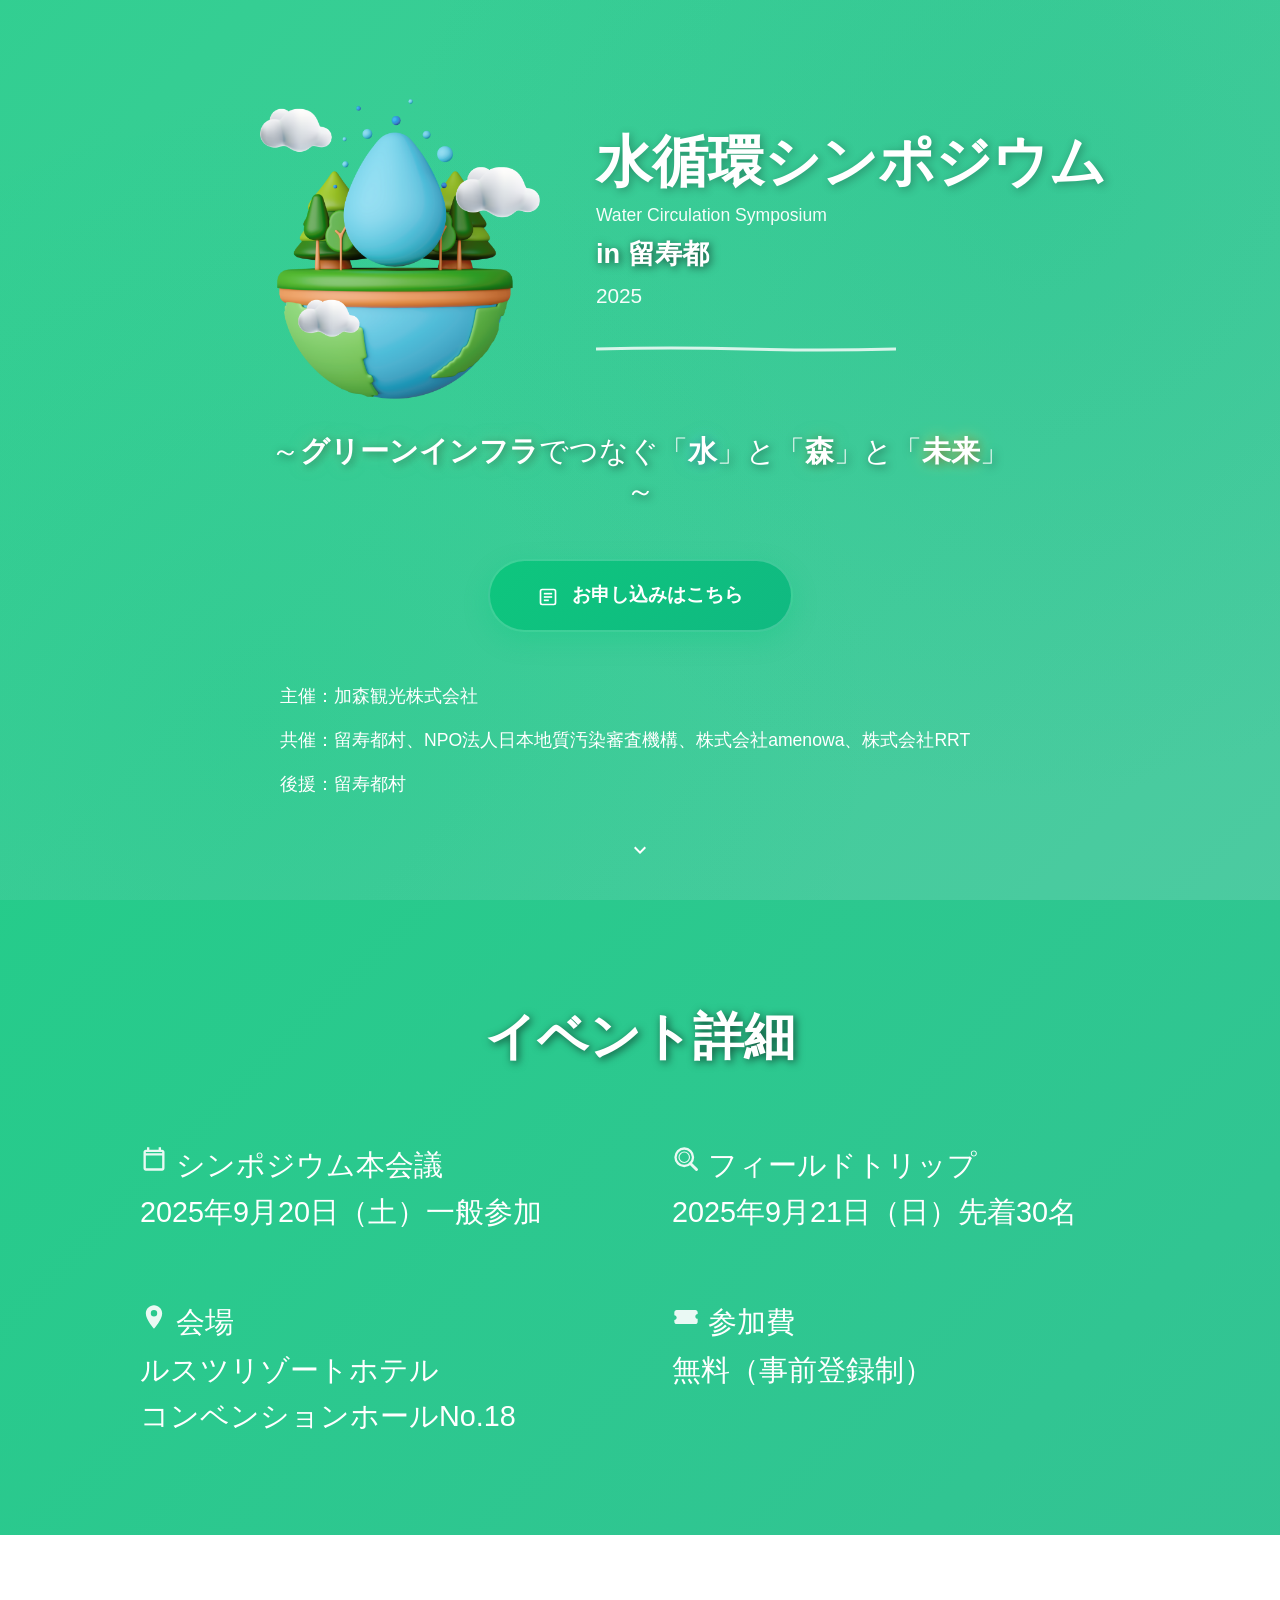
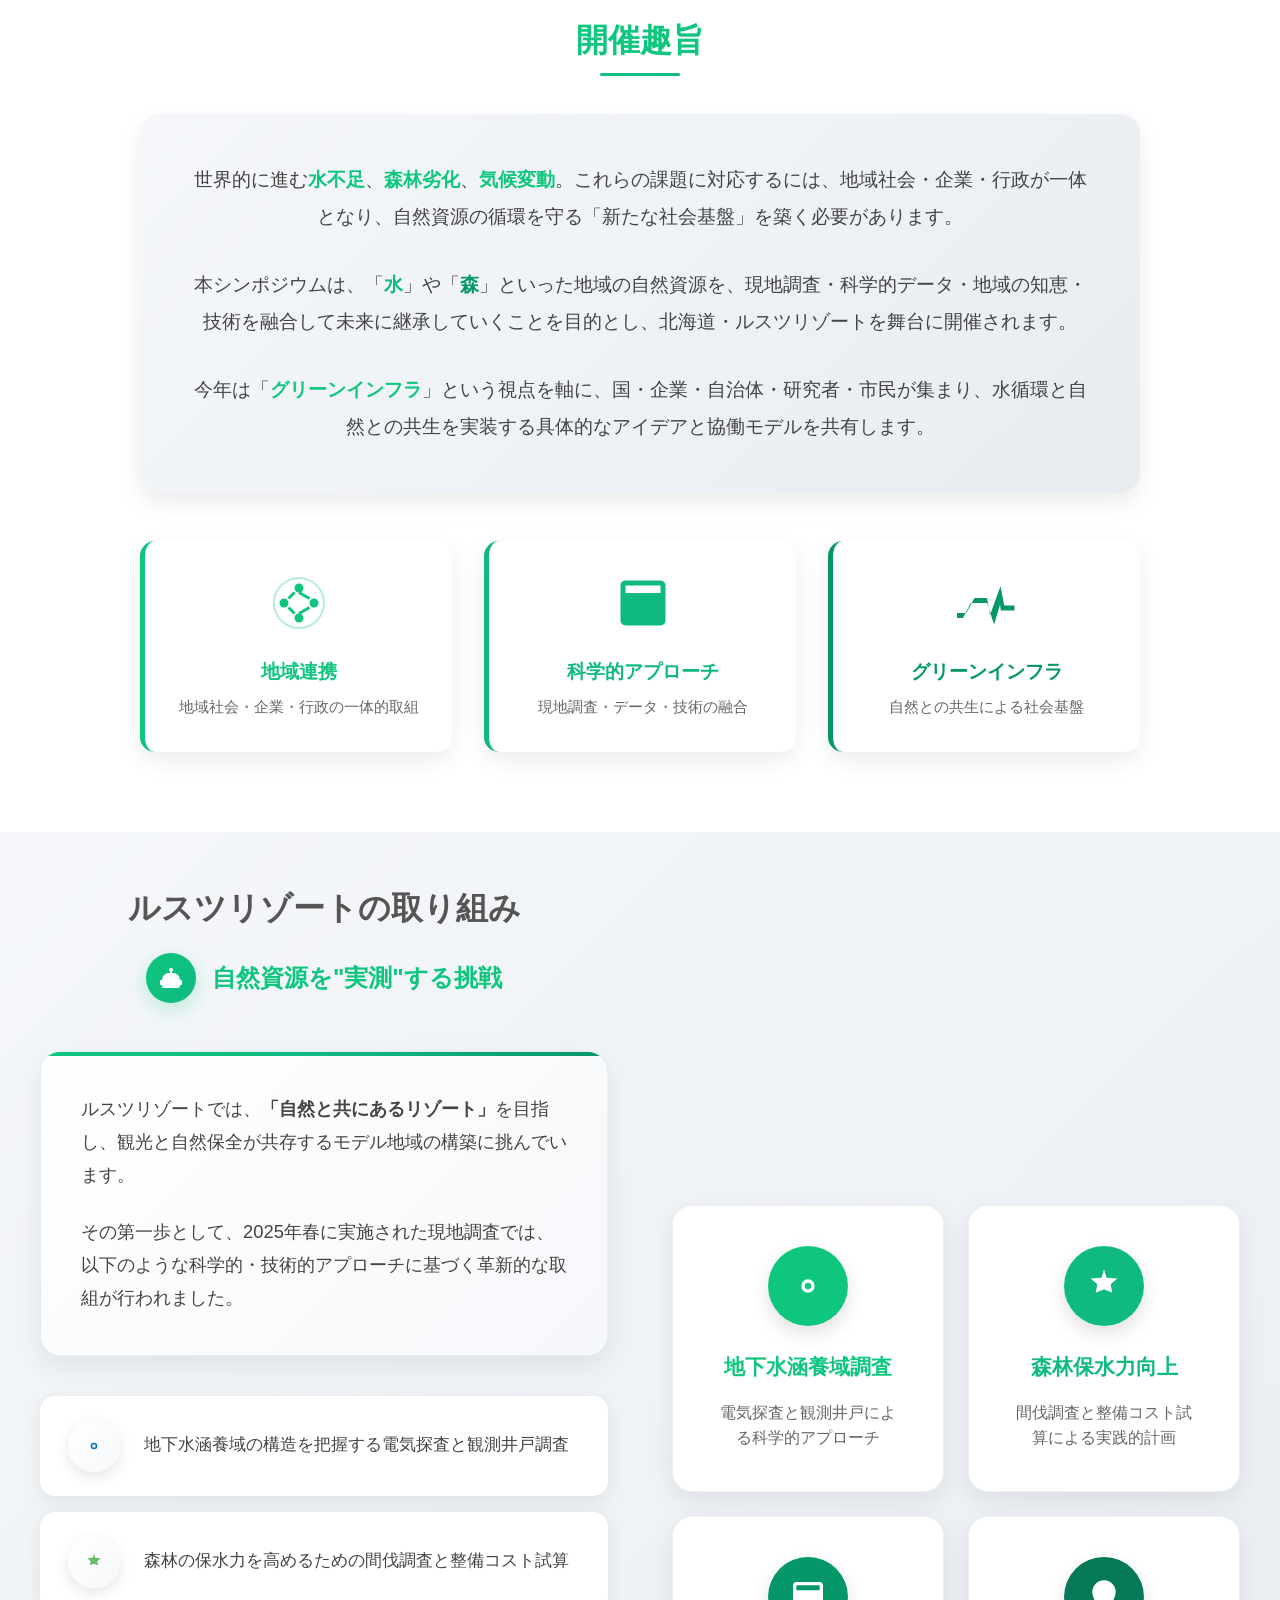
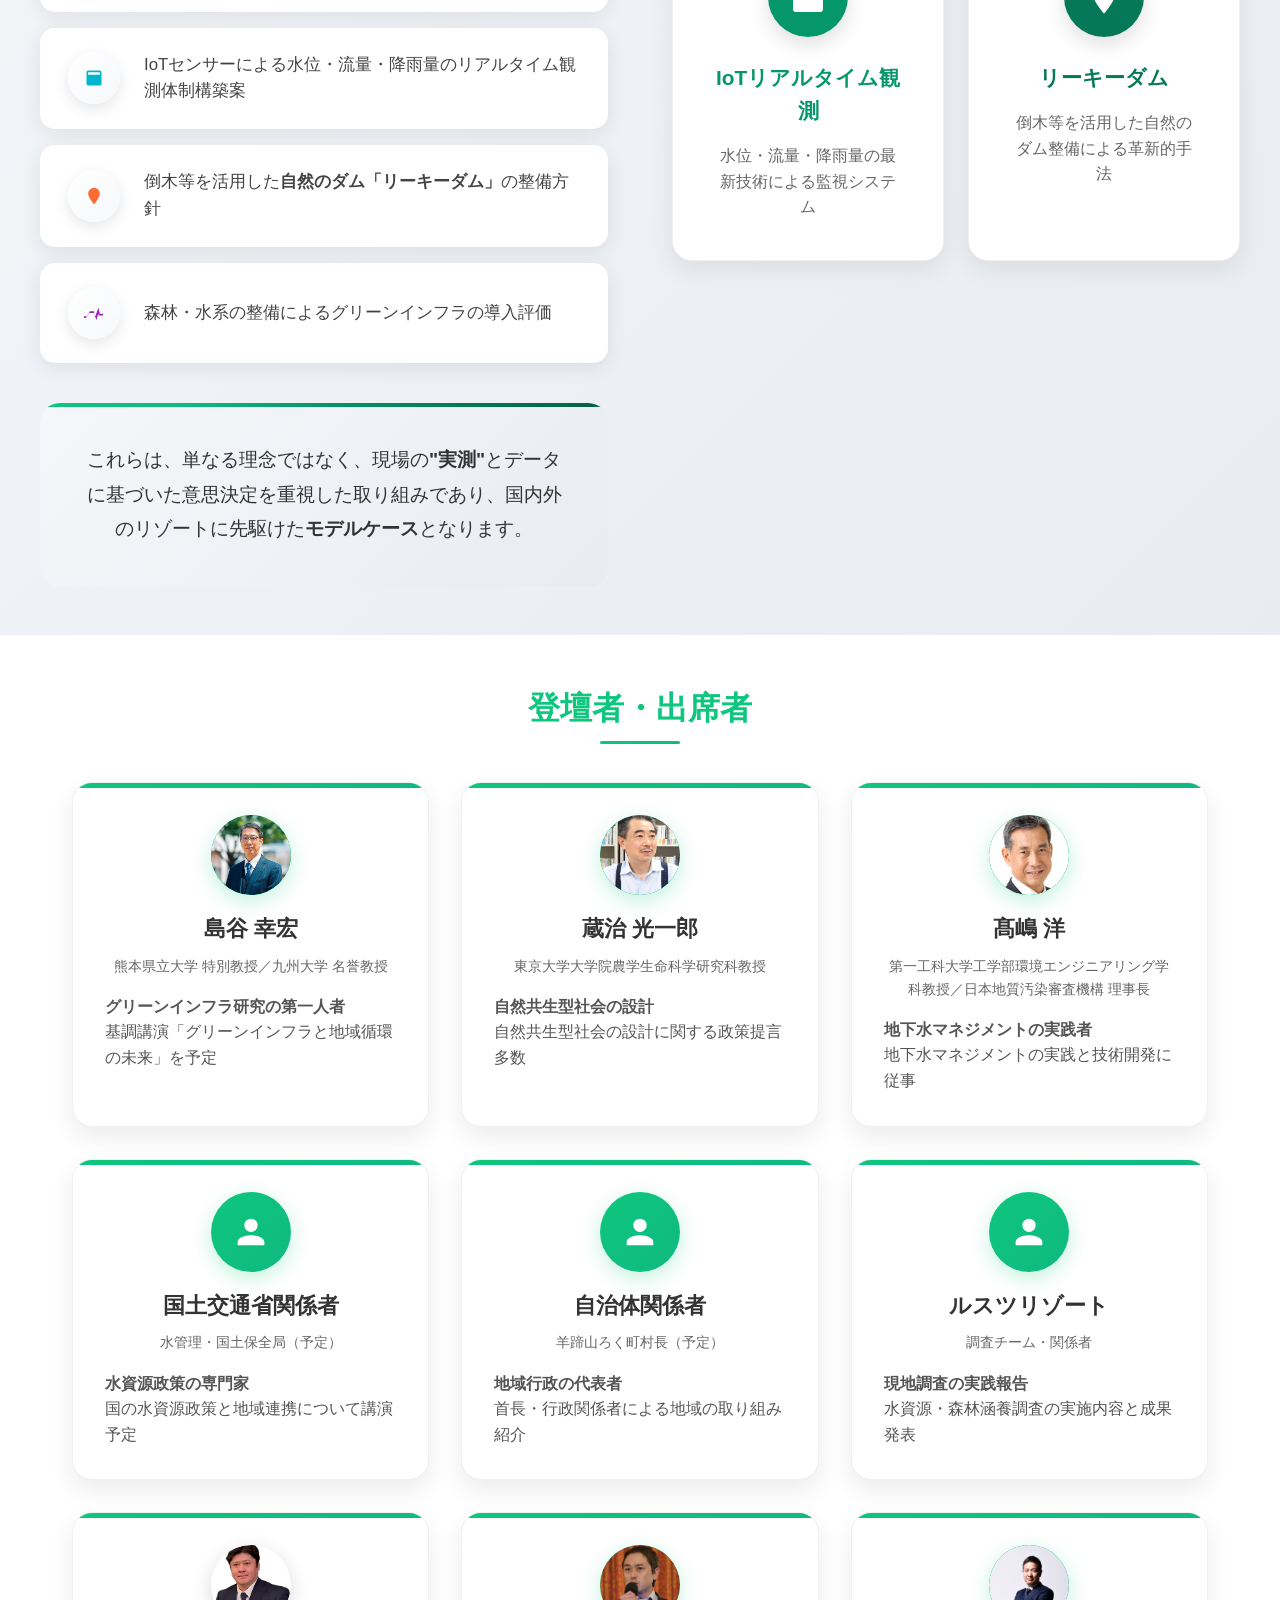
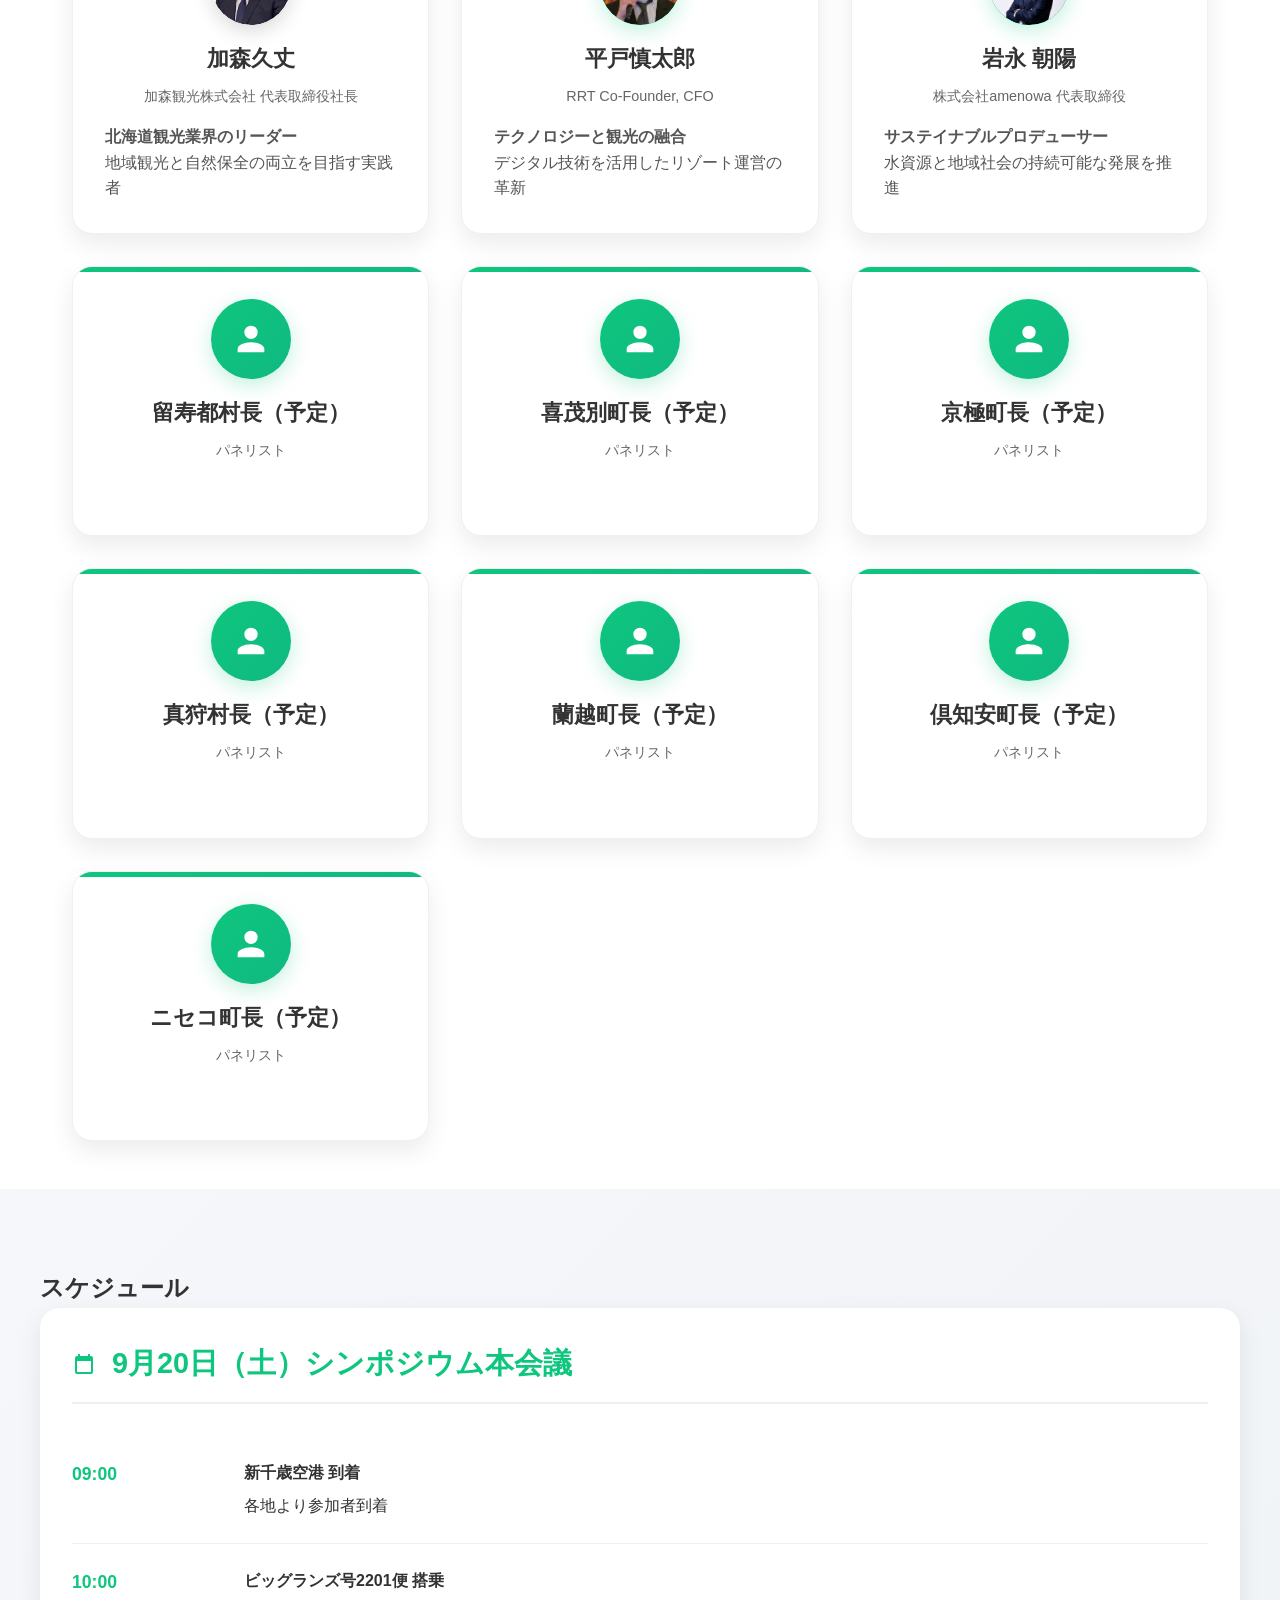
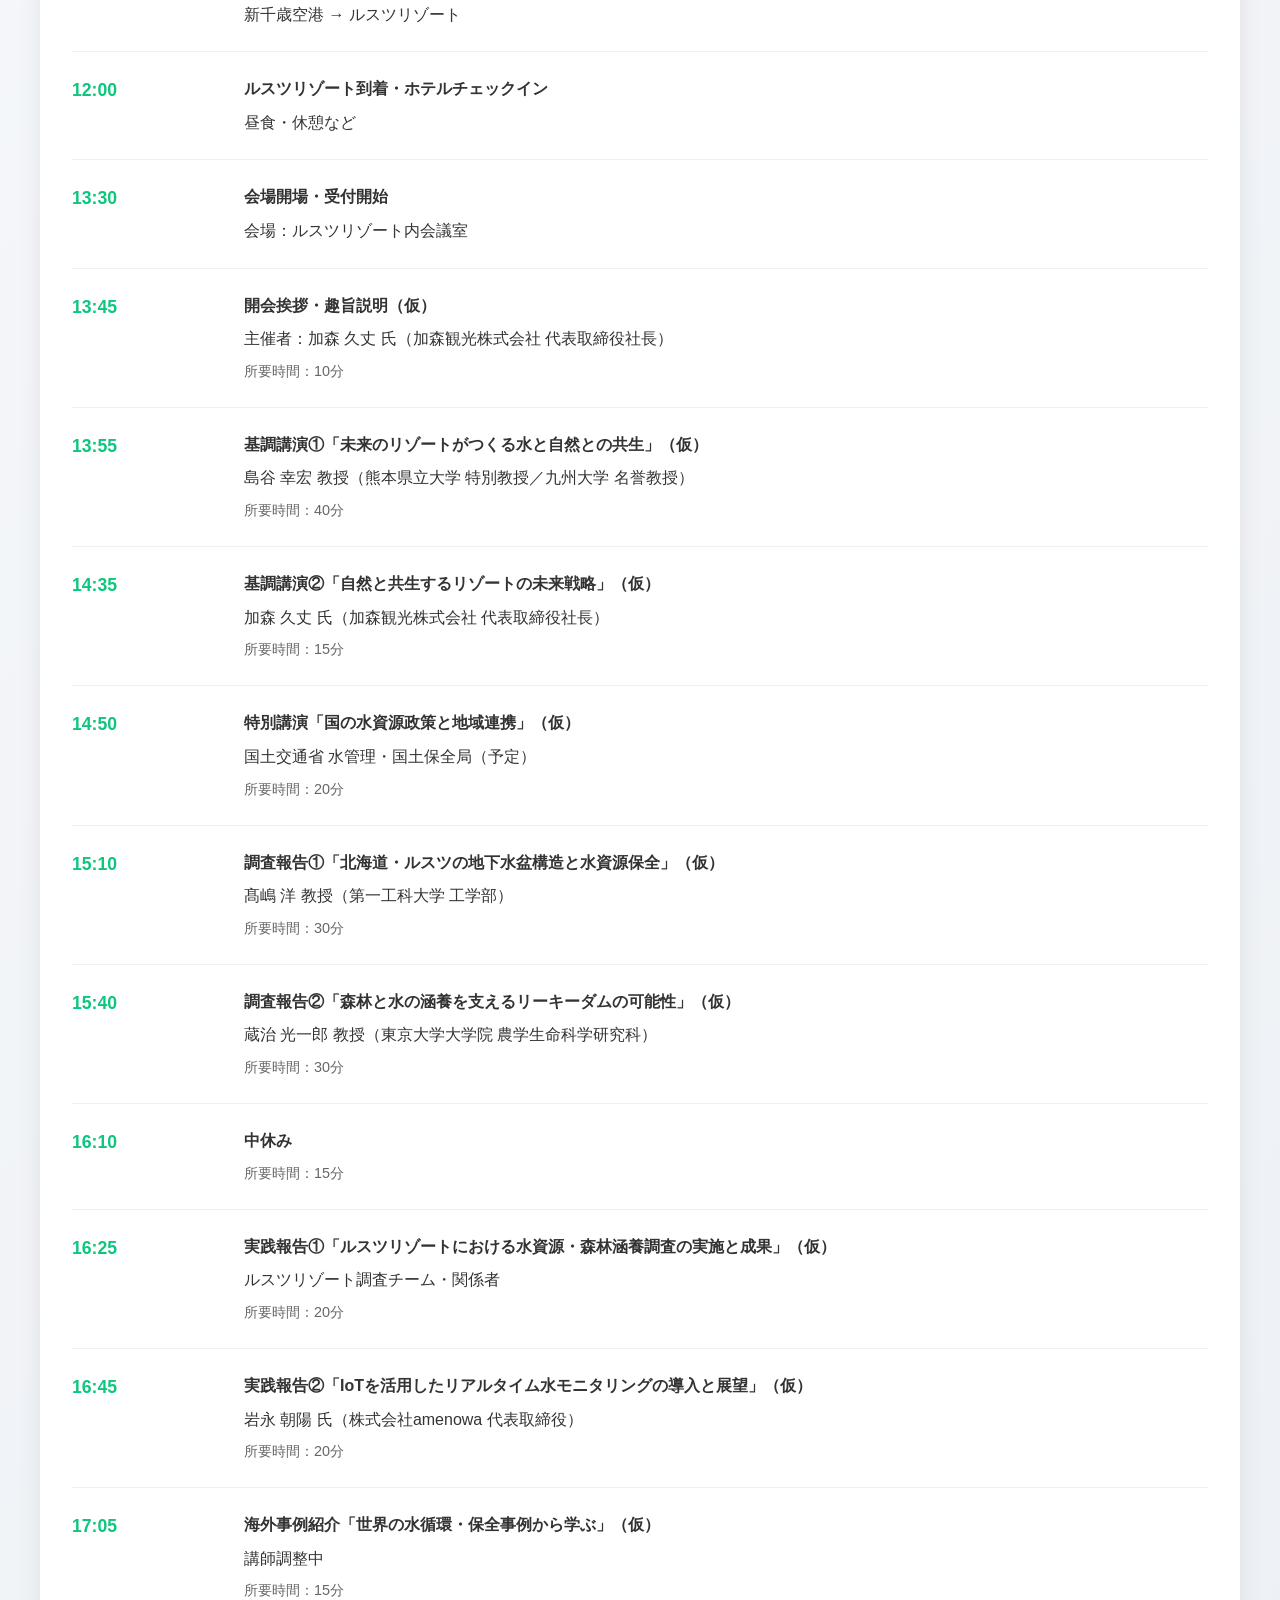
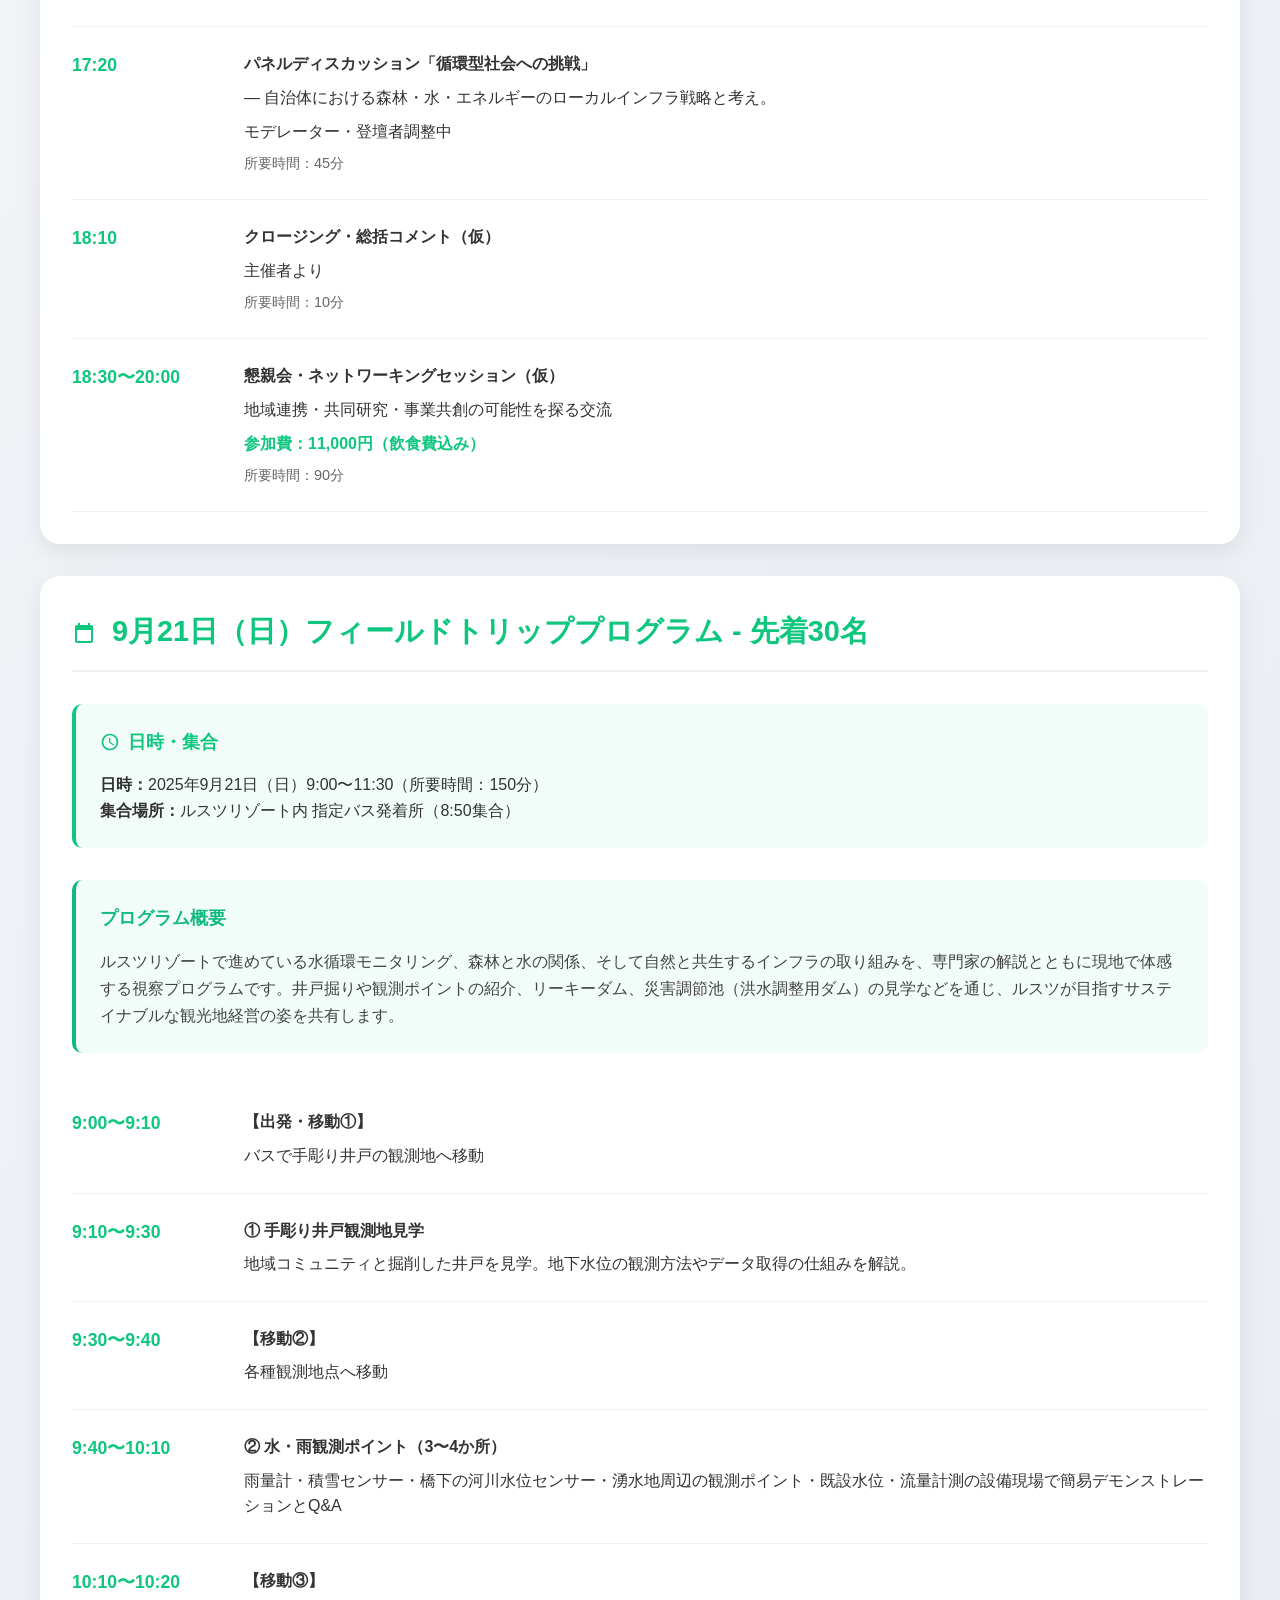
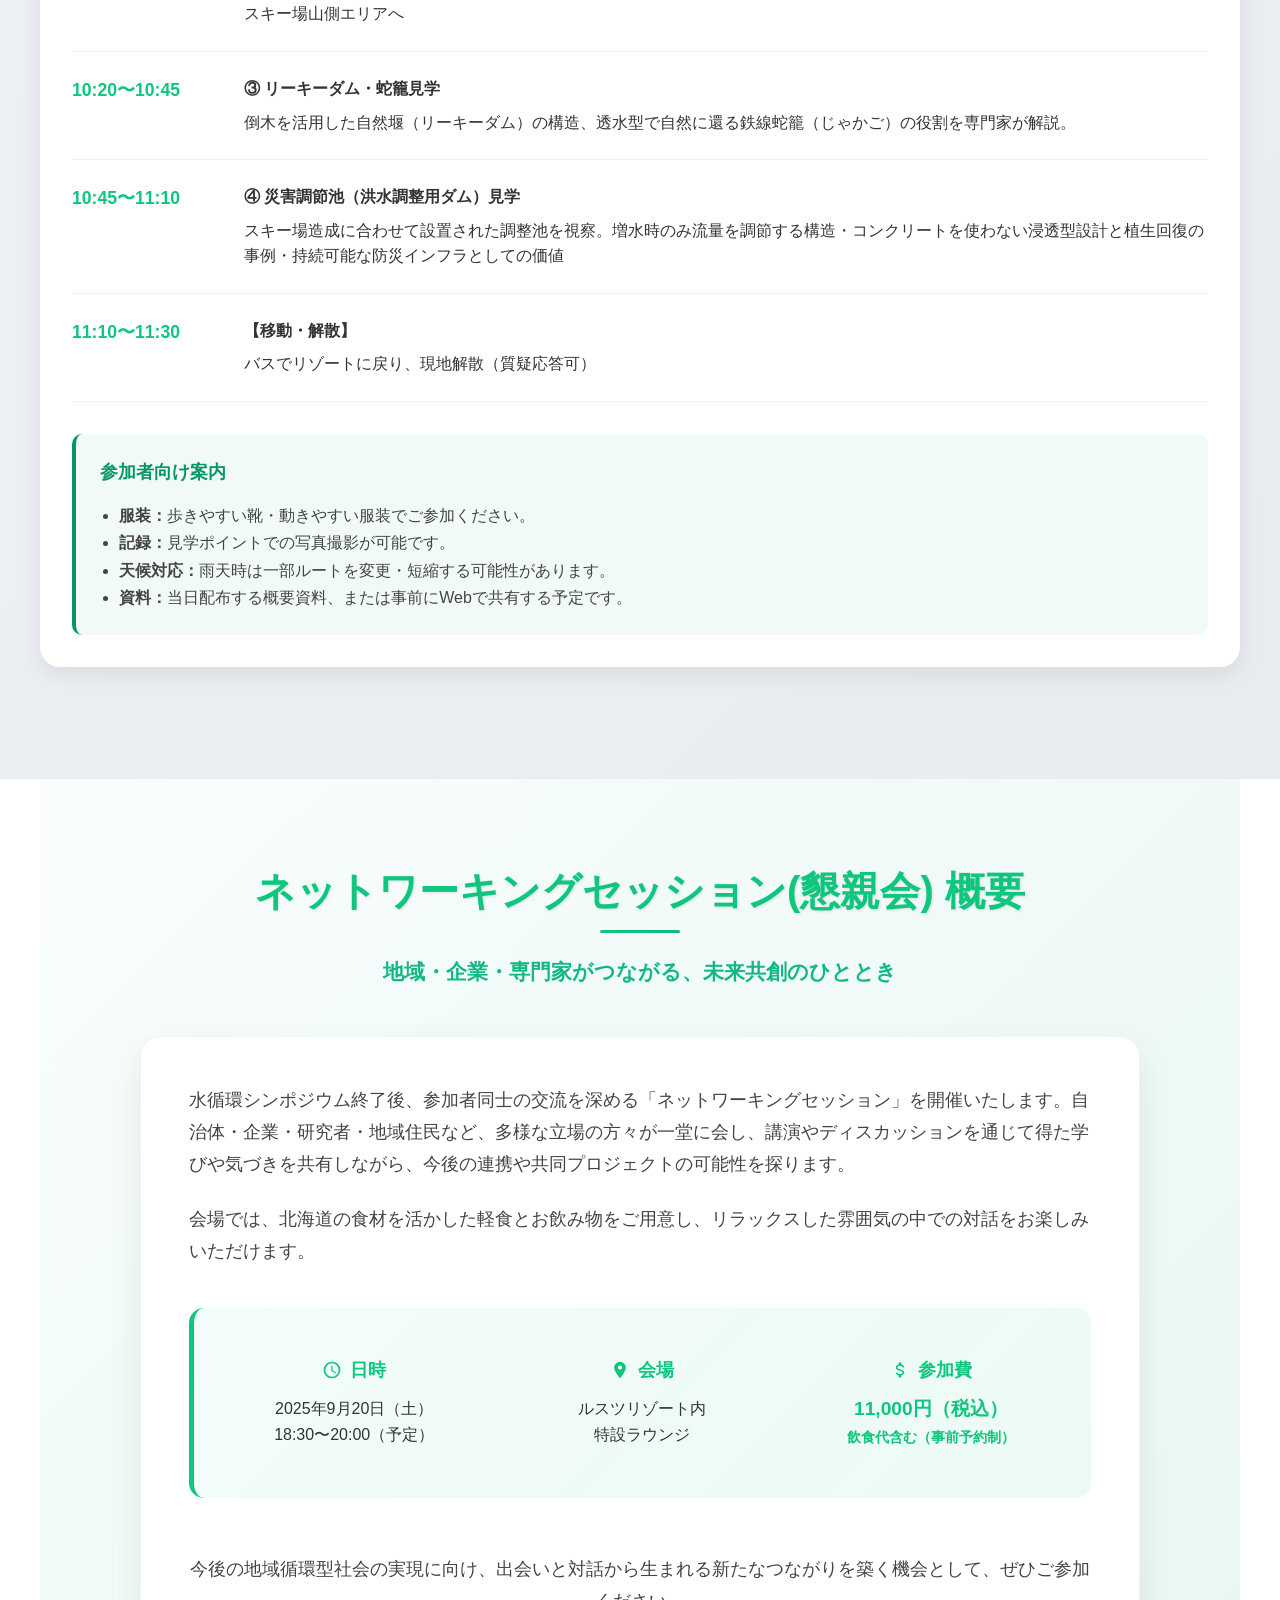
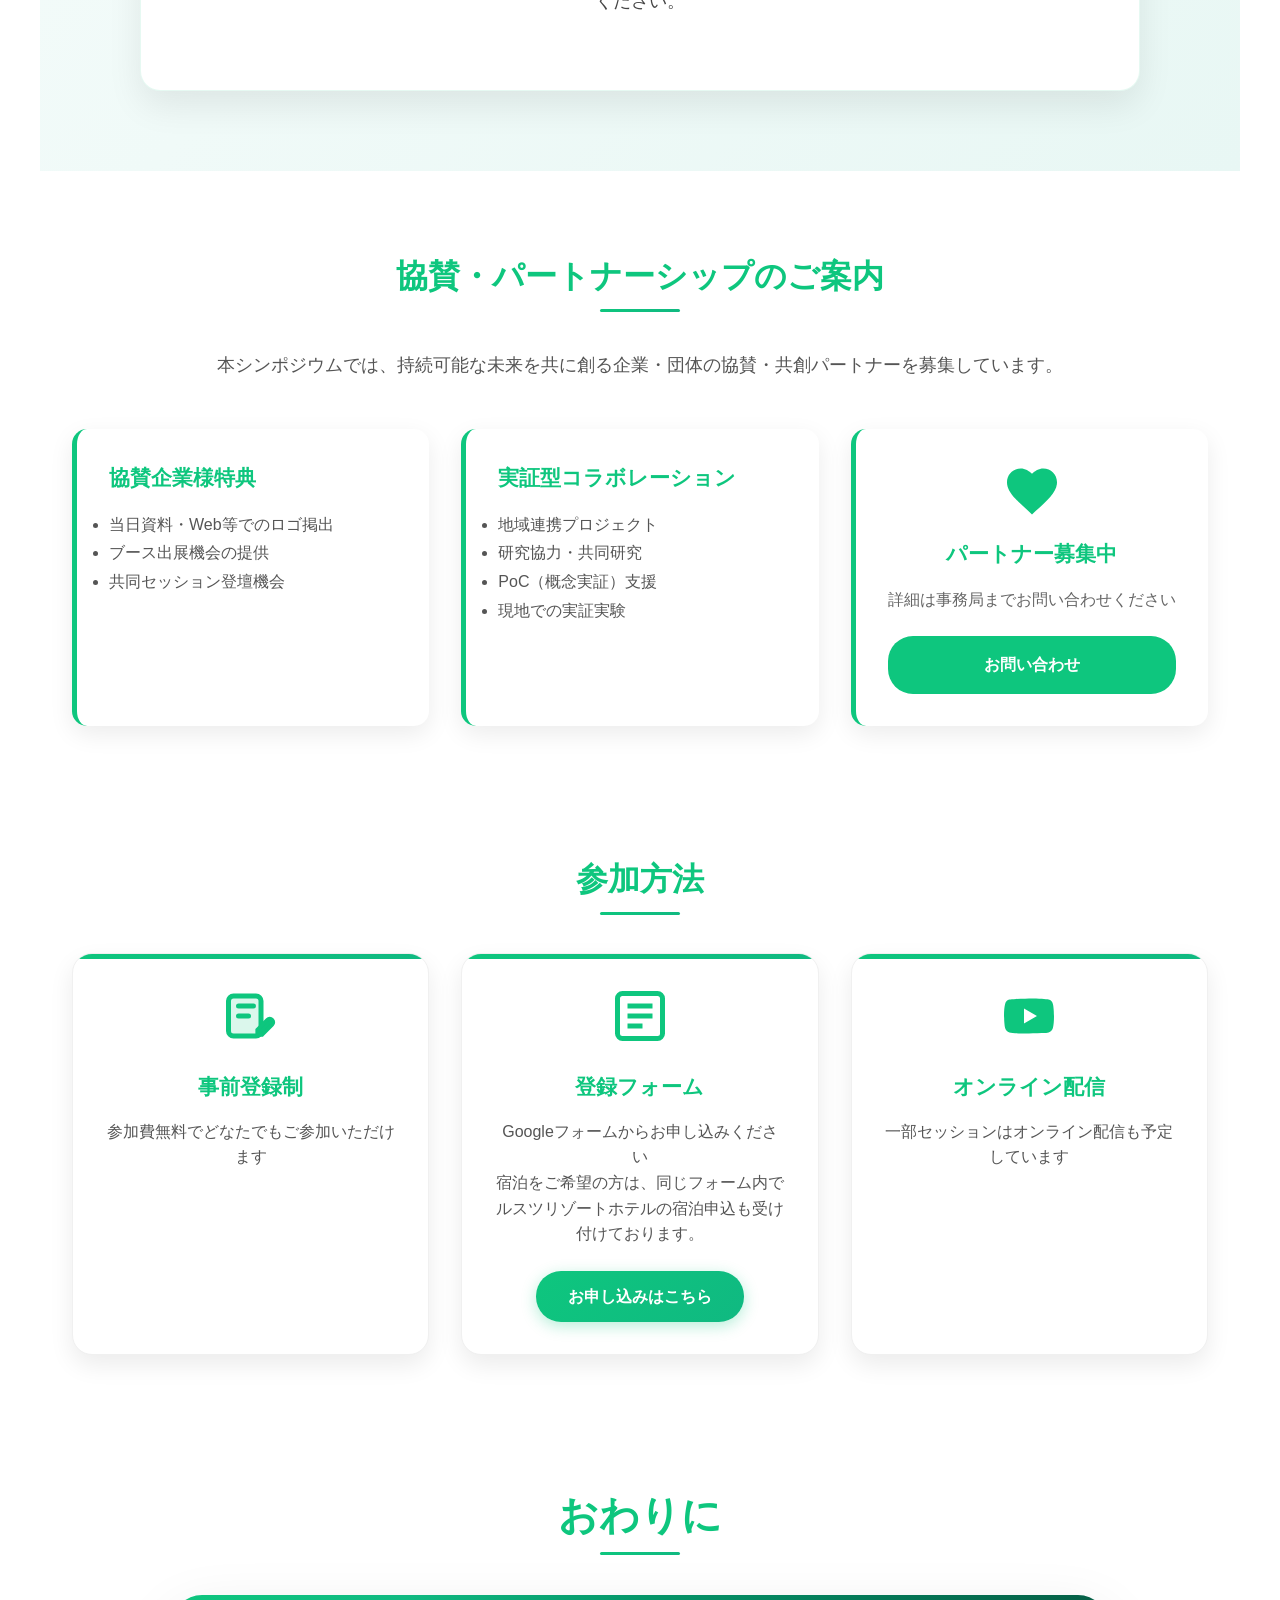
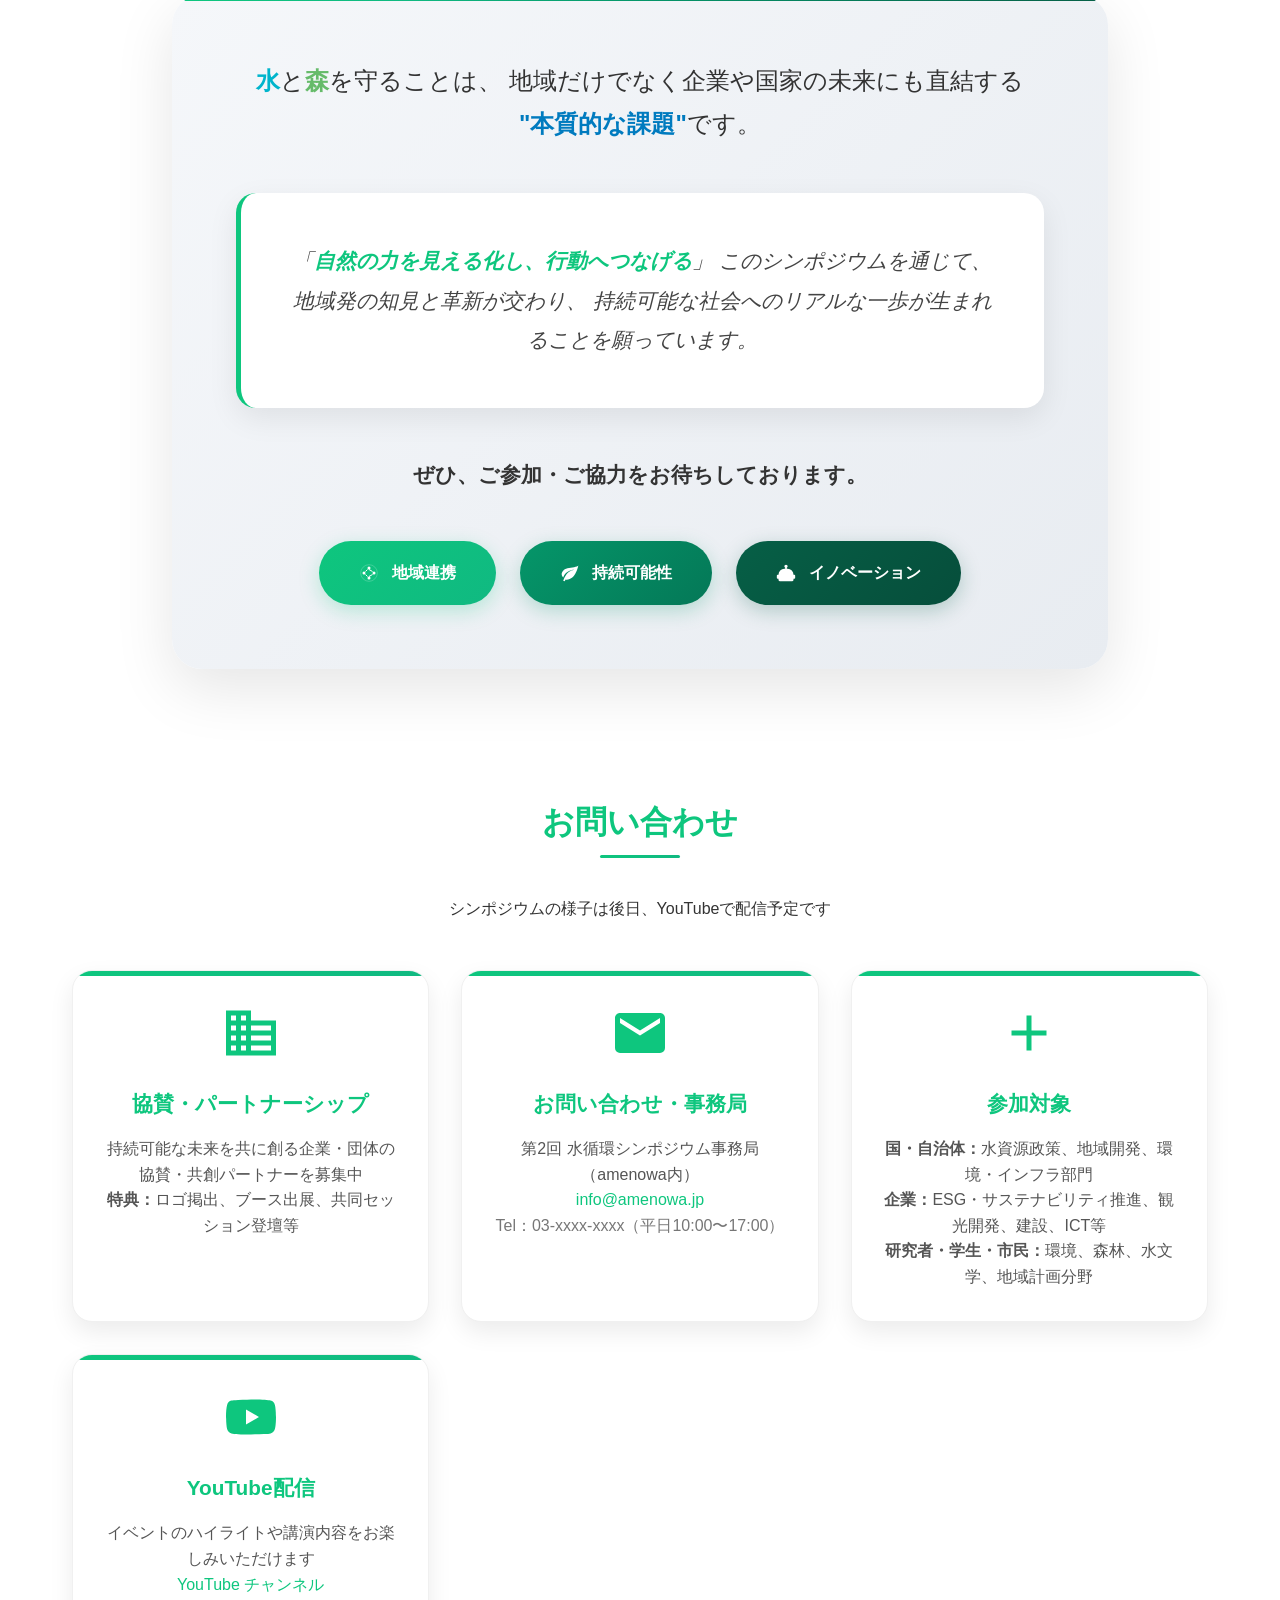
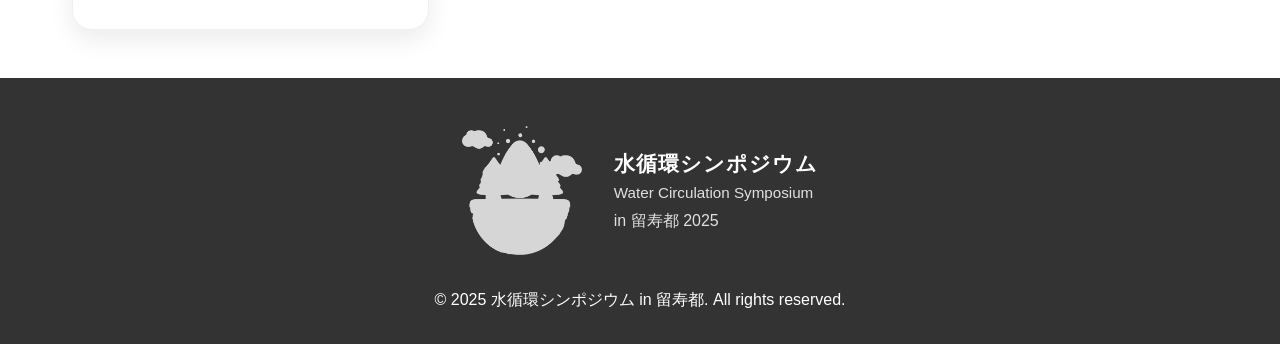
==== commit cbc88b1f: "Add files via upload" ====
--- a/Untitled-1.html
+++ b/Untitled-1.html
@@ -2189,7 +2189,7 @@
                 <div class="speaker-name">岩永 朝陽</div>
                 <div class="speaker-title">株式会社amenowa 代表取締役</div>
                 <div class="speaker-description">
-                    <strong>水循環シンポジウム主催者</strong><br>
+                    <strong>サステイナブルプロデューサー</strong><br>
                     水資源と地域社会の持続可能な発展を推進
                 </div>
             </div>
@@ -2459,31 +2459,104 @@
                         <path
                             d="M19,3H18V1H16V3H8V1H6V3H5A2,2 0 0,0 3,5V19A2,2 0 0,0 5,21H19A2,2 0 0,0 21,19V5A2,2 0 0,0 19,3M19,19H5V8H19V19Z" />
                     </svg>
-                    9月21日（日）フィールドトリップ（現地視察） - 先着30名
+                    9月21日（日）フィールドトリッププログラム - 先着30名
                 </h3>
 
+                <!-- プログラム概要 -->
+                <div style="background: rgba(14, 198, 126, 0.05); border-radius: 10px; padding: 1.5rem; margin-bottom: 2rem; border-left: 4px solid #0EC67E;">
+                    <div style="display: flex; align-items: center; margin-bottom: 1rem;">
+                        <svg width="20" height="20" viewBox="0 0 24 24" fill="#0EC67E" style="margin-right: 8px;">
+                            <path d="M12,20A8,8 0 0,0 20,12A8,8 0 0,0 12,4A8,8 0 0,0 4,12A8,8 0 0,0 12,20M12,2A10,10 0 0,1 22,12A10,10 0 0,1 12,22C6.47,22 2,17.5 2,12A10,10 0 0,1 12,2M12.5,7V12.25L17,14.92L16.25,16.15L11,13V7H12.5Z"/>
+                        </svg>
+                        <strong style="color: #0EC67E; font-size: 1.1rem;">日時・集合</strong>
+                    </div>
+                    <div style="color: #333; line-height: 1.6;">
+                        <div><strong>日時：</strong>2025年9月21日（日）9:00〜11:30（所要時間：150分）</div>
+                        <div><strong>集合場所：</strong>ルスツリゾート内 指定バス発着所（8:50集合）</div>
+                    </div>
+                </div>
+
+                <div style="background: rgba(16, 185, 129, 0.05); border-radius: 10px; padding: 1.5rem; margin-bottom: 2rem; border-left: 4px solid #10B981;">
+                    <h4 style="color: #10B981; margin-bottom: 1rem; font-size: 1.1rem;">プログラム概要</h4>
+                    <p style="color: #444; line-height: 1.7; margin: 0;">
+                        ルスツリゾートで進めている水循環モニタリング、森林と水の関係、そして自然と共生するインフラの取り組みを、専門家の解説とともに現地で体感する視察プログラムです。井戸掘りや観測ポイントの紹介、リーキーダム、災害調節池（洪水調整用ダム）の見学などを通じ、ルスツが目指すサステイナブルな観光地経営の姿を共有します。
+                    </p>
+                </div>
+
+                <!-- タイムスケジュール -->
                 <div class="schedule-item">
-                    <div class="schedule-time">見学内容</div>
+                    <div class="schedule-time">9:00〜9:10</div>
                     <div class="schedule-content">
-                        <div class="schedule-title">現地視察ツアー</div>
-                        <div>観測井戸・IoT設置予定地・森林涵養区域・自然ダム候補地など</div>
+                        <div class="schedule-title">【出発・移動①】</div>
+                        <div>バスで手彫り井戸の観測地へ移動</div>
                     </div>
                 </div>
 
                 <div class="schedule-item">
-                    <div class="schedule-time">解説</div>
+                    <div class="schedule-time">9:10〜9:30</div>
                     <div class="schedule-content">
-                        <div class="schedule-title">専門家による解説付きツアー形式</div>
-                        <div>現地での技術的説明と実践的な学習機会</div>
+                        <div class="schedule-title">① 手彫り井戸観測地見学</div>
+                        <div>地域コミュニティと掘削した井戸を見学。地下水位の観測方法やデータ取得の仕組みを解説。</div>
                     </div>
                 </div>
 
                 <div class="schedule-item">
-                    <div class="schedule-time">意見交換</div>
+                    <div class="schedule-time">9:30〜9:40</div>
                     <div class="schedule-content">
-                        <div class="schedule-title">地元関係者・企業・行政との意見交換</div>
-                        <div>現地でのディスカッションセッション</div>
-                    </div>
+                        <div class="schedule-title">【移動②】</div>
+                        <div>各種観測地点へ移動</div>
+                    </div>
+                </div>
+
+                <div class="schedule-item">
+                    <div class="schedule-time">9:40〜10:10</div>
+                    <div class="schedule-content">
+                        <div class="schedule-title">② 水・雨観測ポイント（3〜4か所）</div>
+                        <div>雨量計・積雪センサー・橋下の河川水位センサー・湧水地周辺の観測ポイント・既設水位・流量計測の設備現場で簡易デモンストレーションとQ&A</div>
+                    </div>
+                </div>
+
+                <div class="schedule-item">
+                    <div class="schedule-time">10:10〜10:20</div>
+                    <div class="schedule-content">
+                        <div class="schedule-title">【移動③】</div>
+                        <div>スキー場山側エリアへ</div>
+                    </div>
+                </div>
+
+                <div class="schedule-item">
+                    <div class="schedule-time">10:20〜10:45</div>
+                    <div class="schedule-content">
+                        <div class="schedule-title">③ リーキーダム・蛇籠見学</div>
+                        <div>倒木を活用した自然堰（リーキーダム）の構造、透水型で自然に還る鉄線蛇籠（じゃかご）の役割を専門家が解説。</div>
+                    </div>
+                </div>
+
+                <div class="schedule-item">
+                    <div class="schedule-time">10:45〜11:10</div>
+                    <div class="schedule-content">
+                        <div class="schedule-title">④ 災害調節池（洪水調整用ダム）見学</div>
+                        <div>スキー場造成に合わせて設置された調整池を視察。増水時のみ流量を調節する構造・コンクリートを使わない浸透型設計と植生回復の事例・持続可能な防災インフラとしての価値</div>
+                    </div>
+                </div>
+
+                <div class="schedule-item">
+                    <div class="schedule-time">11:10〜11:30</div>
+                    <div class="schedule-content">
+                        <div class="schedule-title">【移動・解散】</div>
+                        <div>バスでリゾートに戻り、現地解散（質疑応答可）</div>
+                    </div>
+                </div>
+
+                <!-- 参加者向け案内 -->
+                <div style="background: rgba(5, 150, 105, 0.05); border-radius: 10px; padding: 1.5rem; margin-top: 2rem; border-left: 4px solid #059669;">
+                    <h4 style="color: #059669; margin-bottom: 1rem; font-size: 1.1rem;">参加者向け案内</h4>
+                    <ul style="color: #444; line-height: 1.7; margin: 0; padding-left: 1.2rem;">
+                        <li><strong>服装：</strong>歩きやすい靴・動きやすい服装でご参加ください。</li>
+                        <li><strong>記録：</strong>見学ポイントでの写真撮影が可能です。</li>
+                        <li><strong>天候対応：</strong>雨天時は一部ルートを変更・短縮する可能性があります。</li>
+                        <li><strong>資料：</strong>当日配布する概要資料、または事前にWebで共有する予定です。</li>
+                    </ul>
                 </div>
             </div>
         </div>
@@ -2629,7 +2702,7 @@
                     <line x1="7" y1="16" x2="13" y2="16"/>
                 </svg>
                 <h3 style="color: #0EC67E; margin-bottom: 1rem; font-size: 1.3rem;">登録フォーム</h3>
-                <p style="color: #555; line-height: 1.6; margin-bottom: 1.5rem;">Googleフォームからお申し込みください</p>
+                <p style="color: #555; line-height: 1.6; margin-bottom: 1.5rem;">Googleフォームからお申し込みください</br>宿泊をご希望の方は、同じフォーム内でルスツリゾートホテルの宿泊申込も受け付けております。</p>
                 <a href="https://forms.gle/Nz1qCRfisHiQUh6VA" target="_blank" style="
                     display: inline-block;
                     background: linear-gradient(135deg, #0EC67E, #10B981);
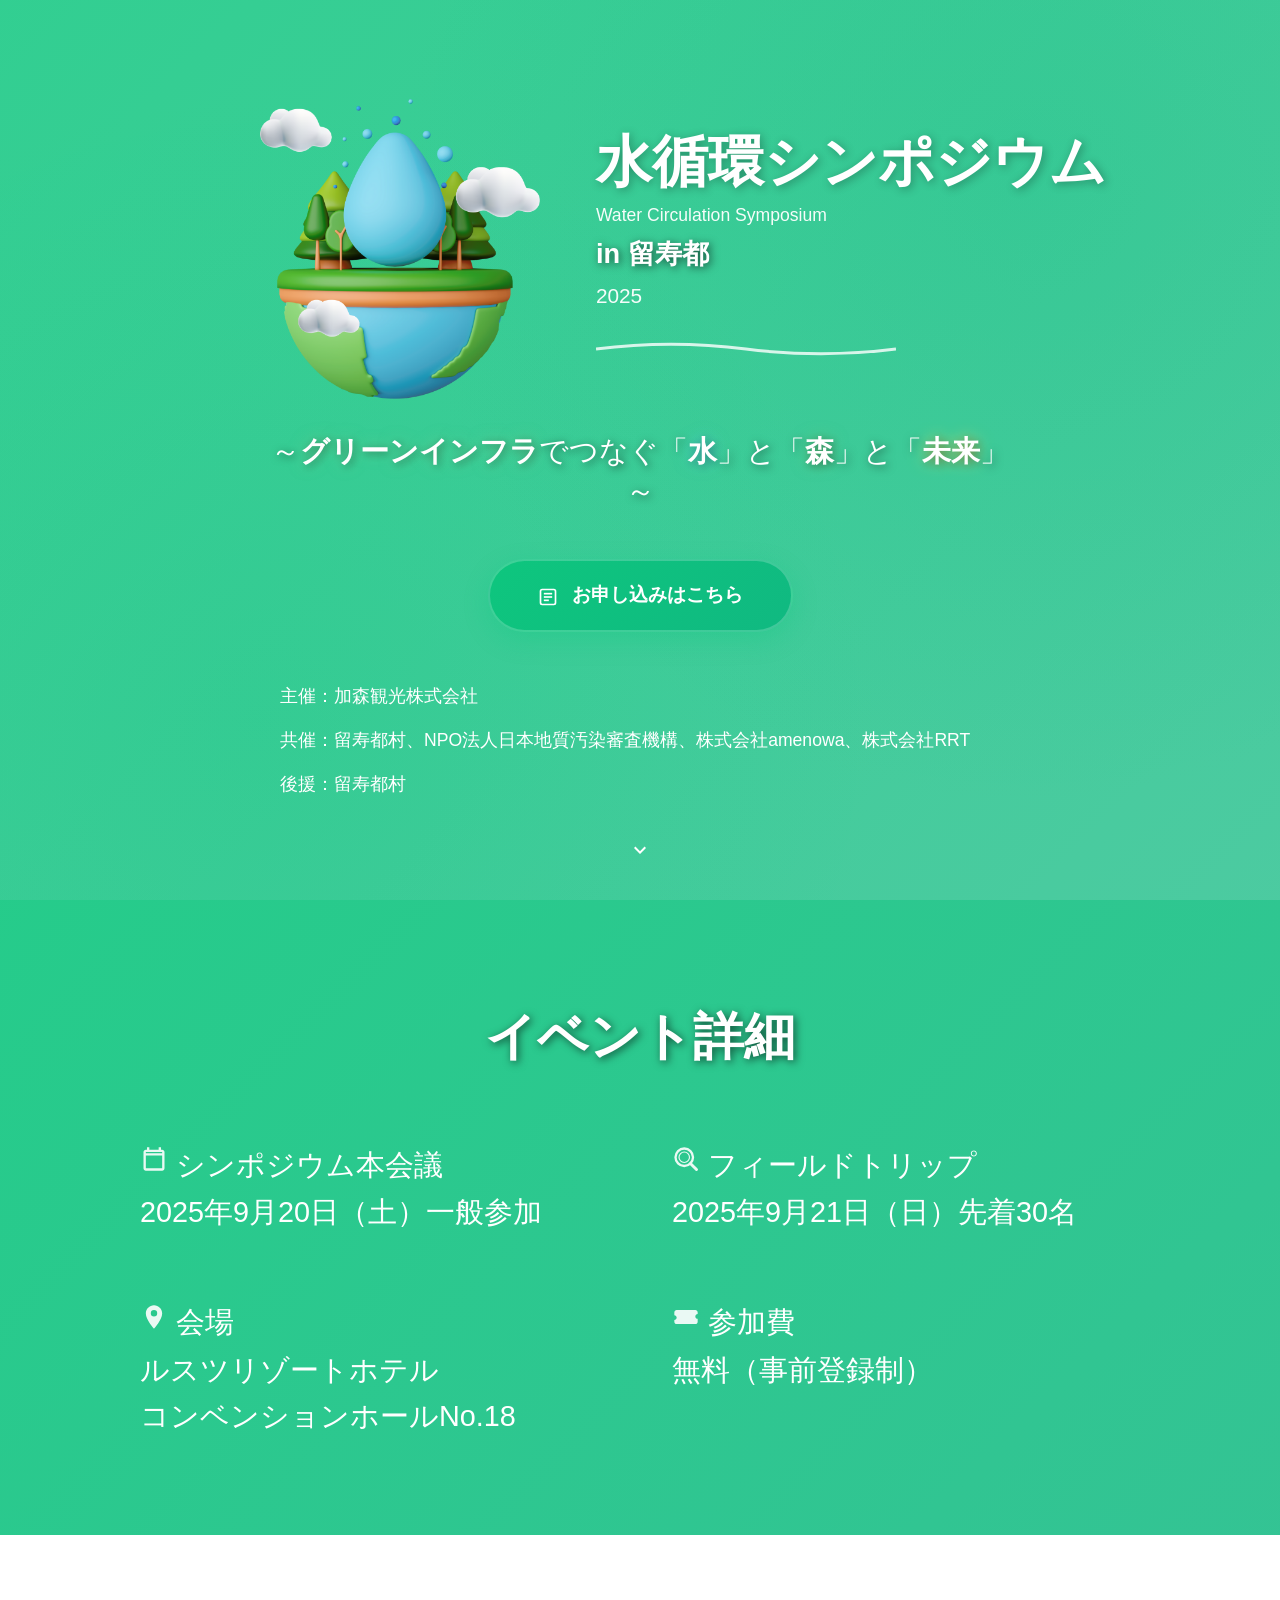
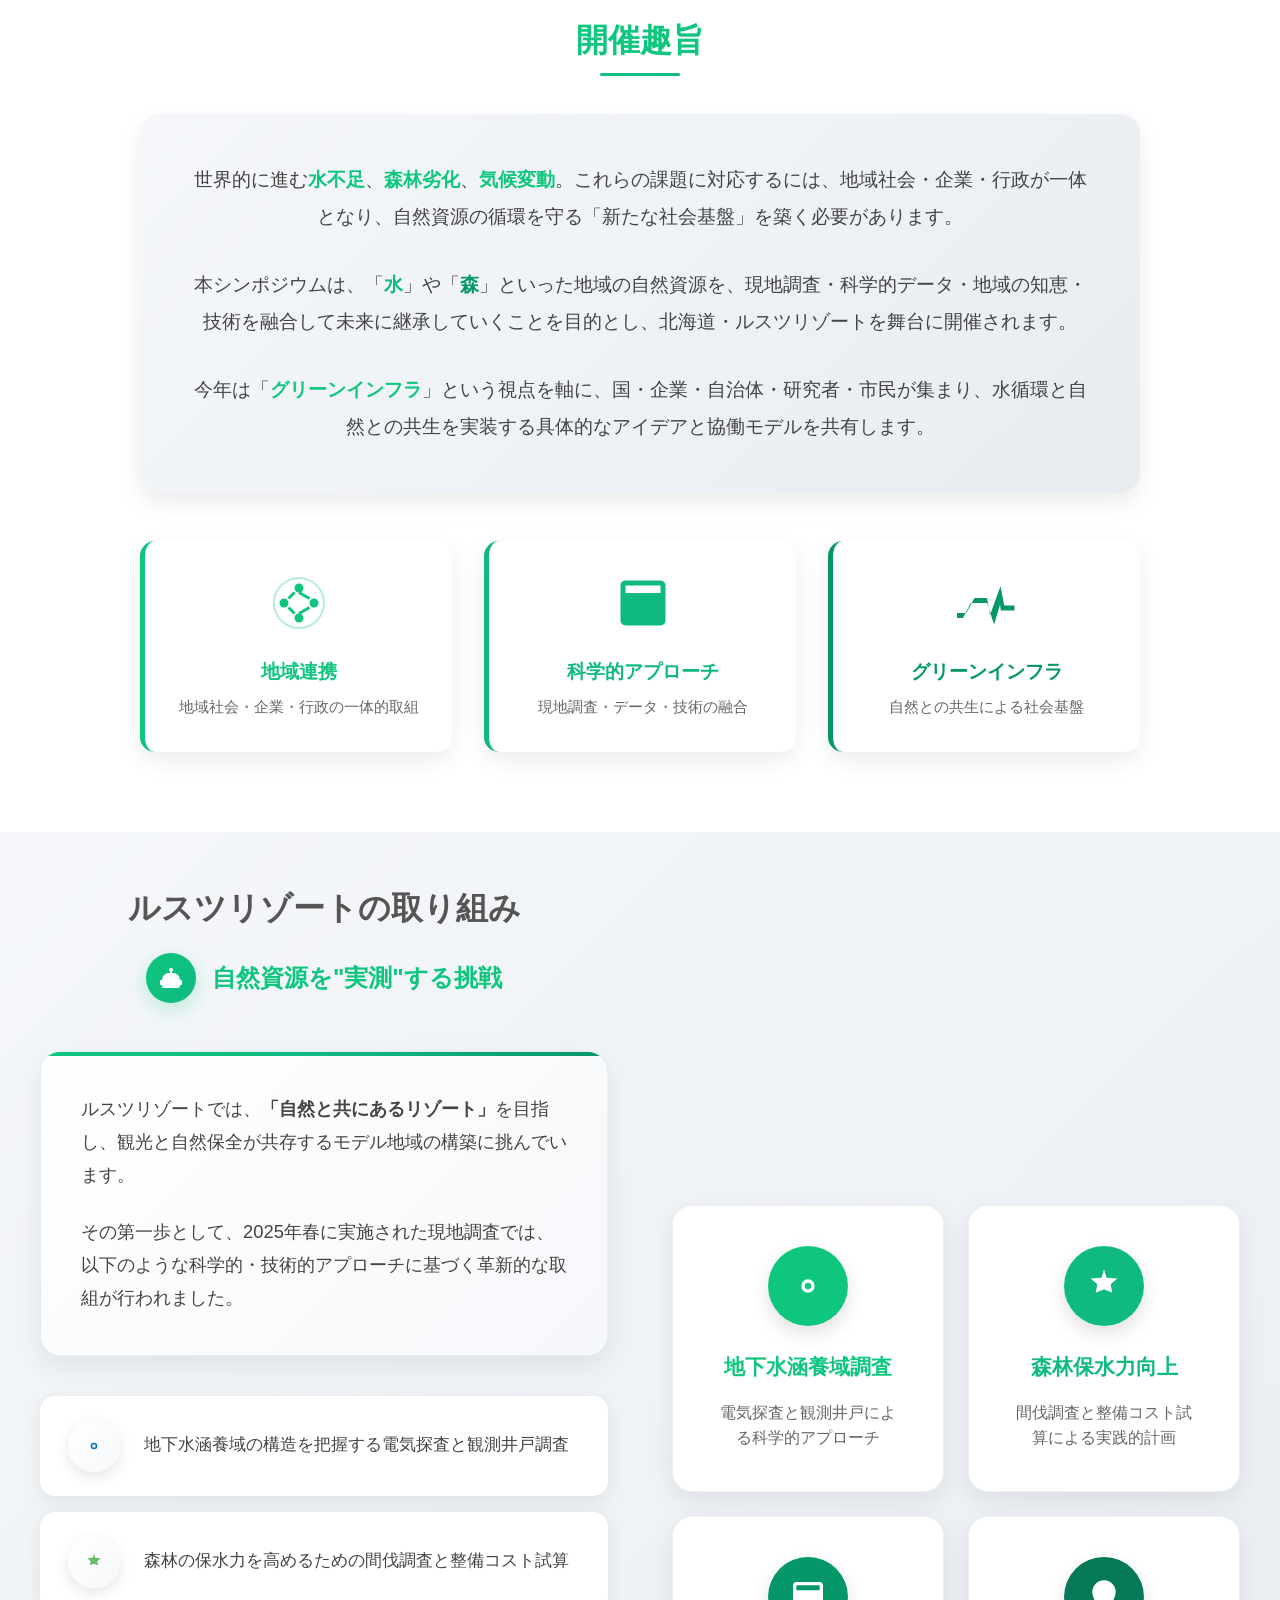
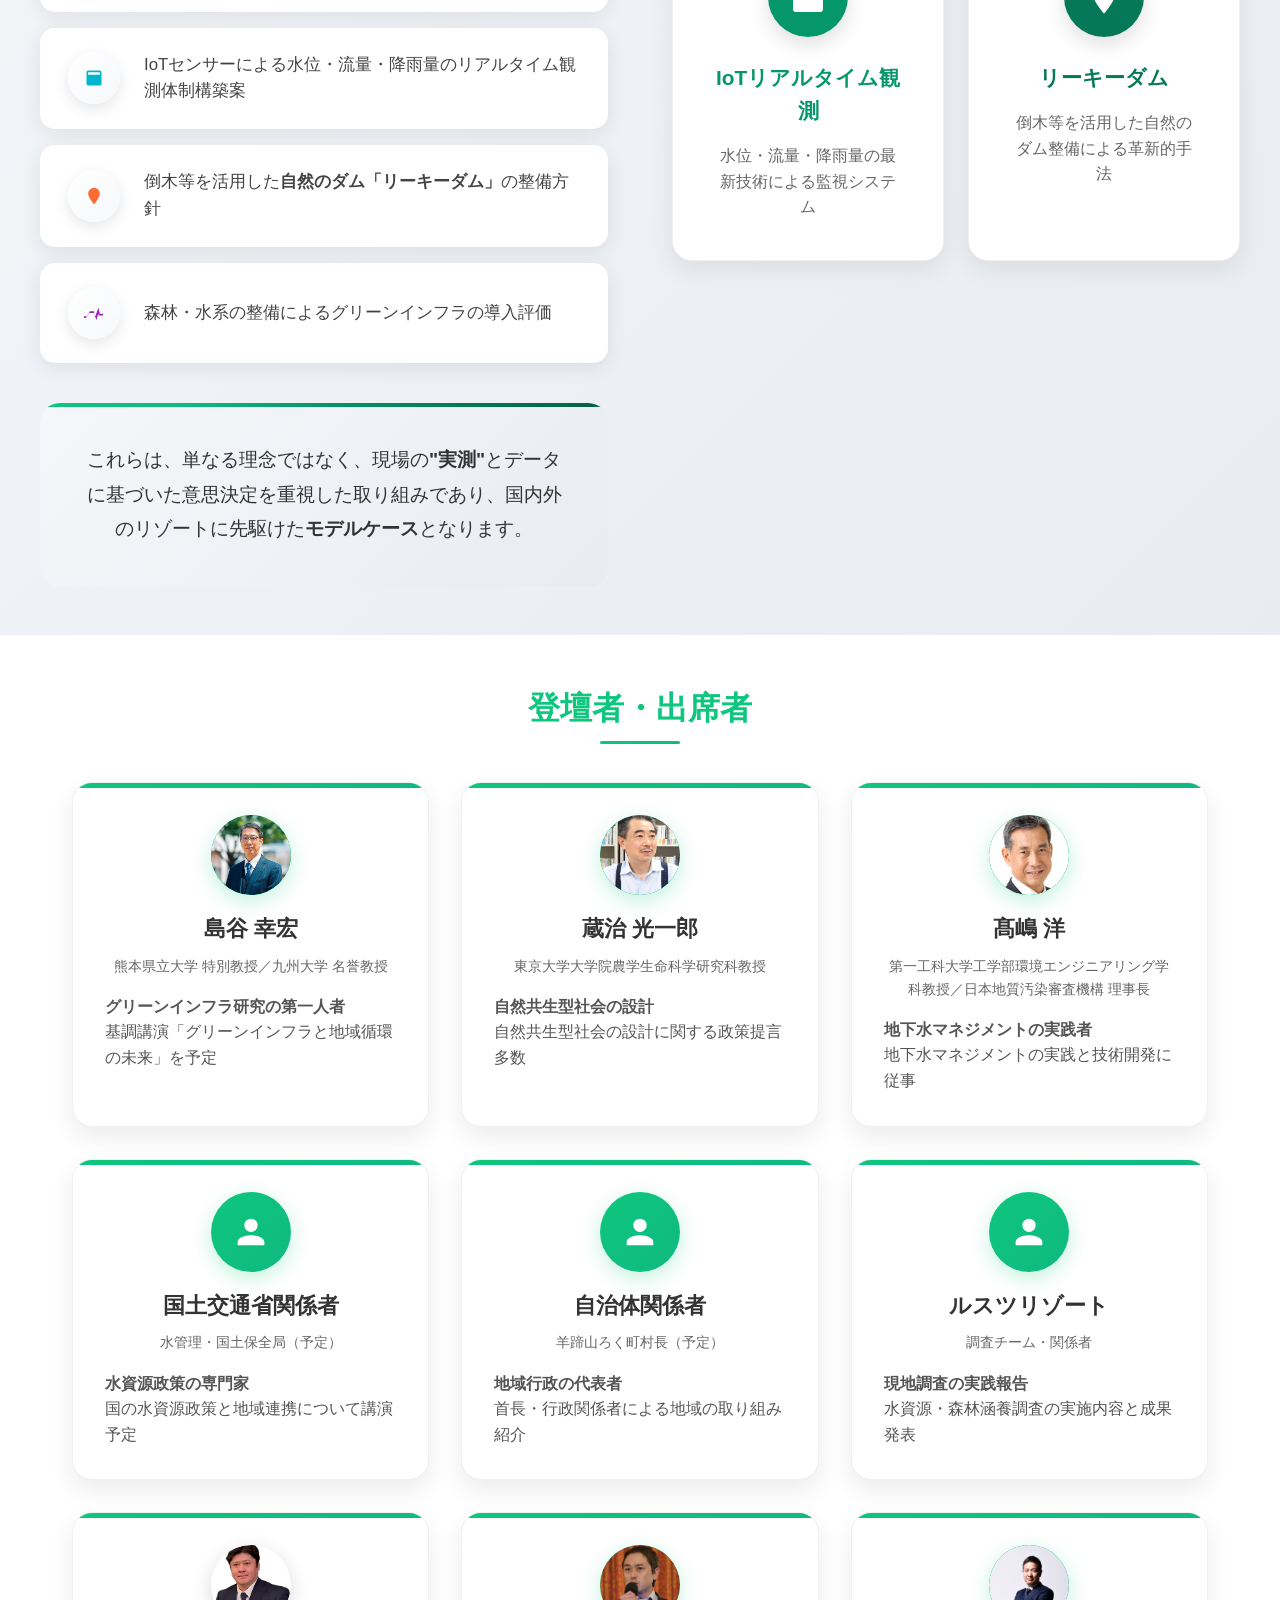
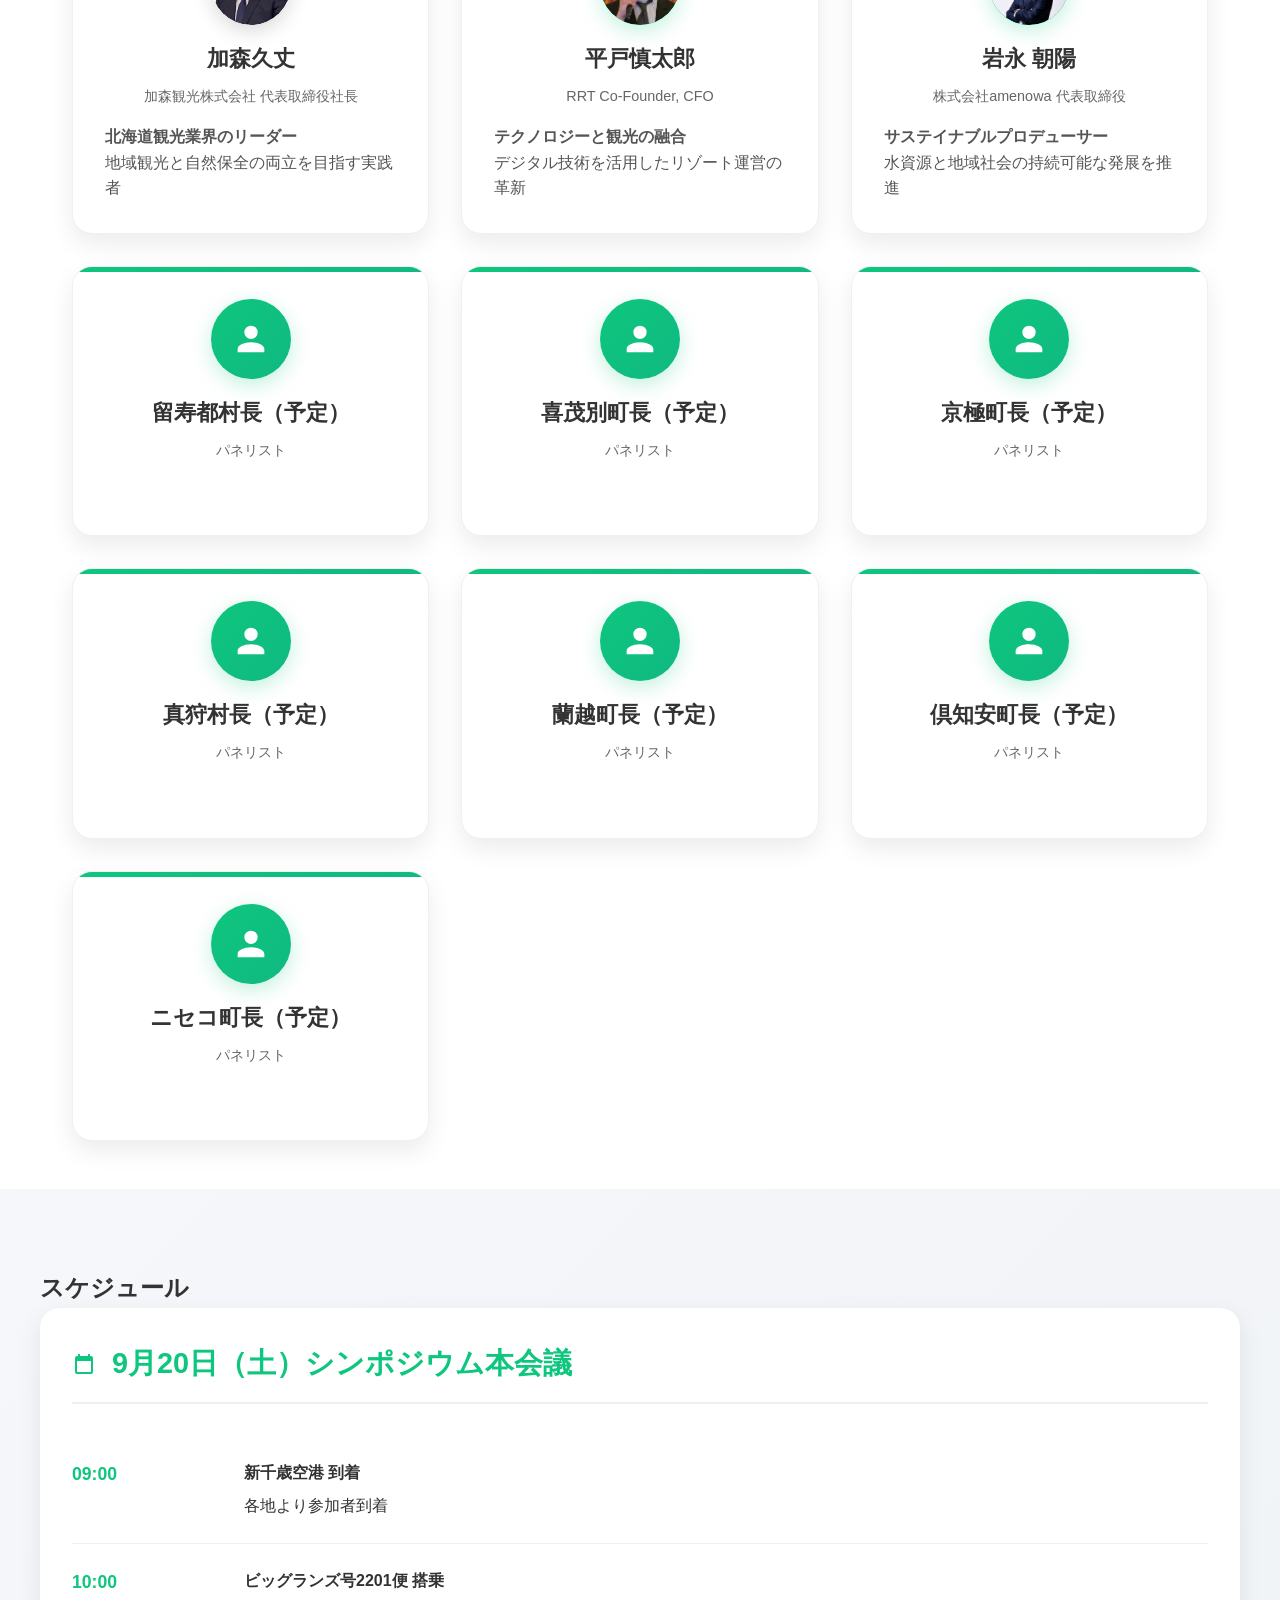
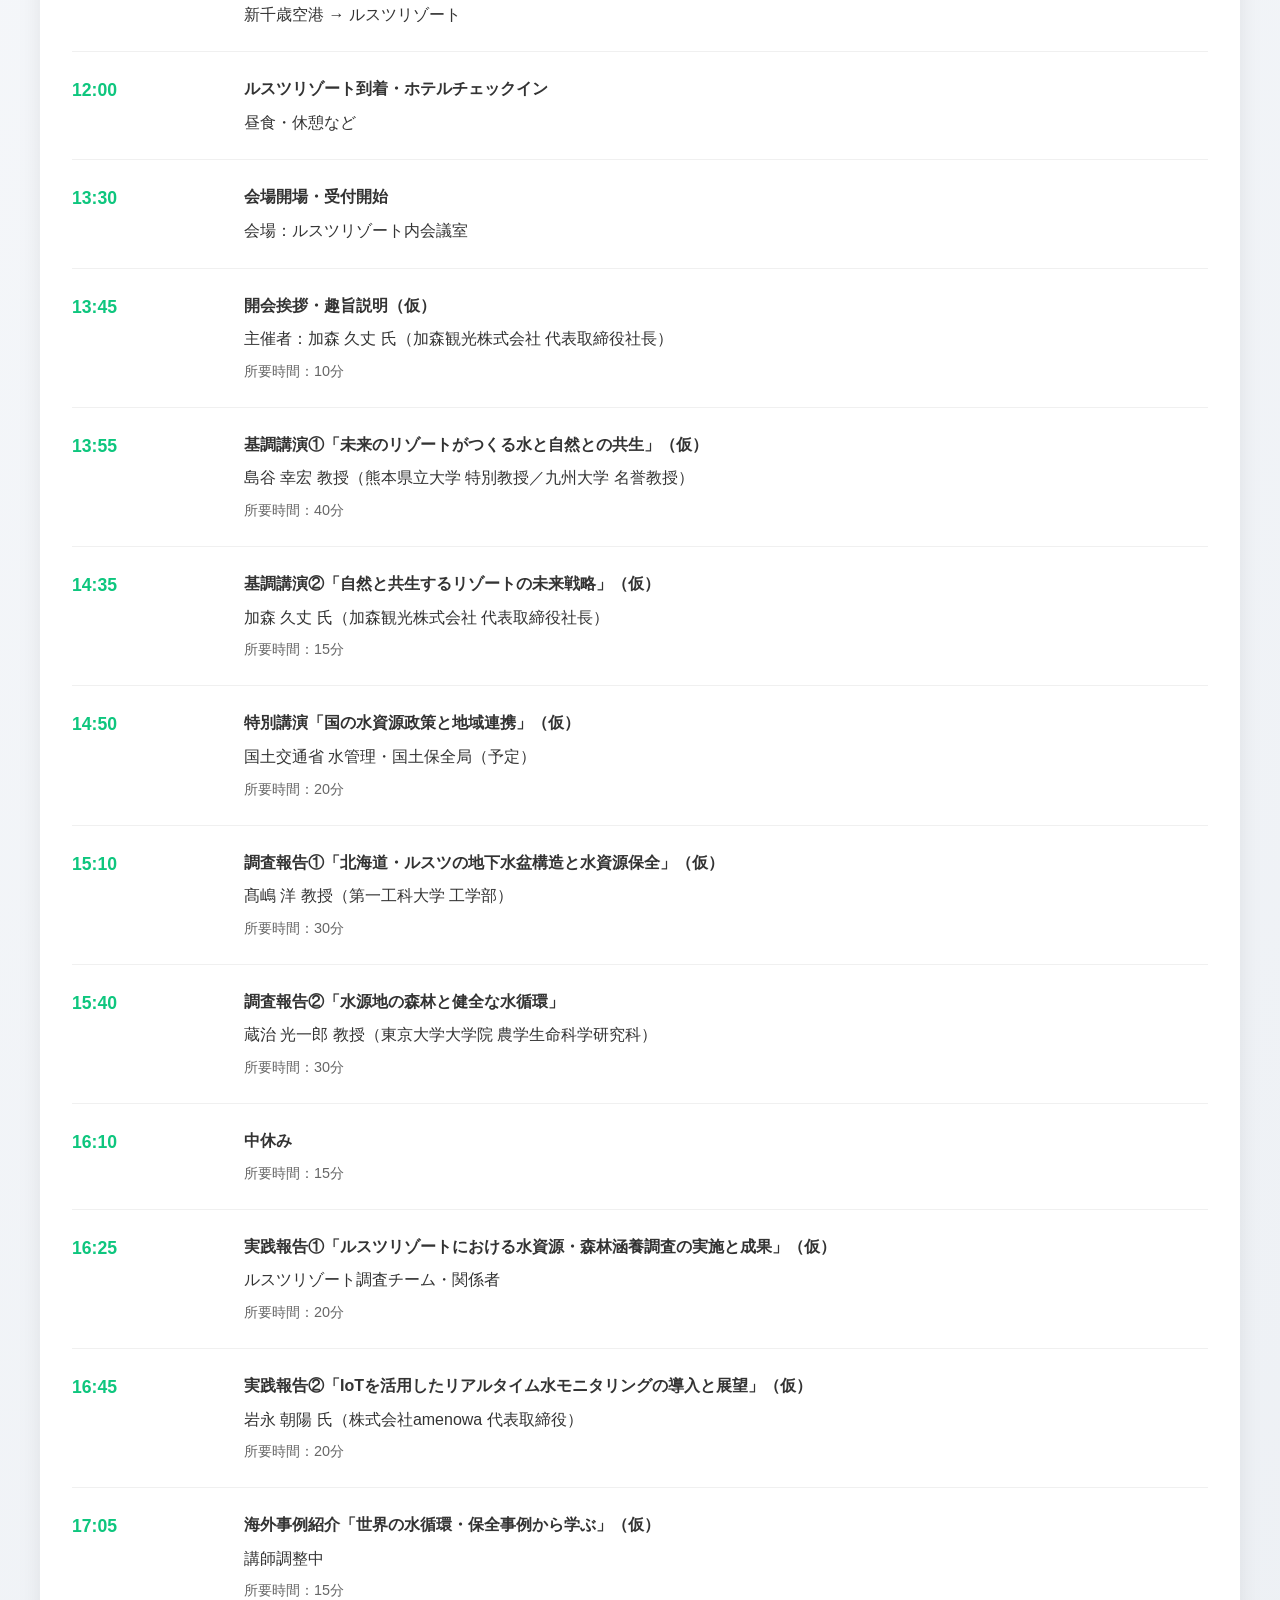
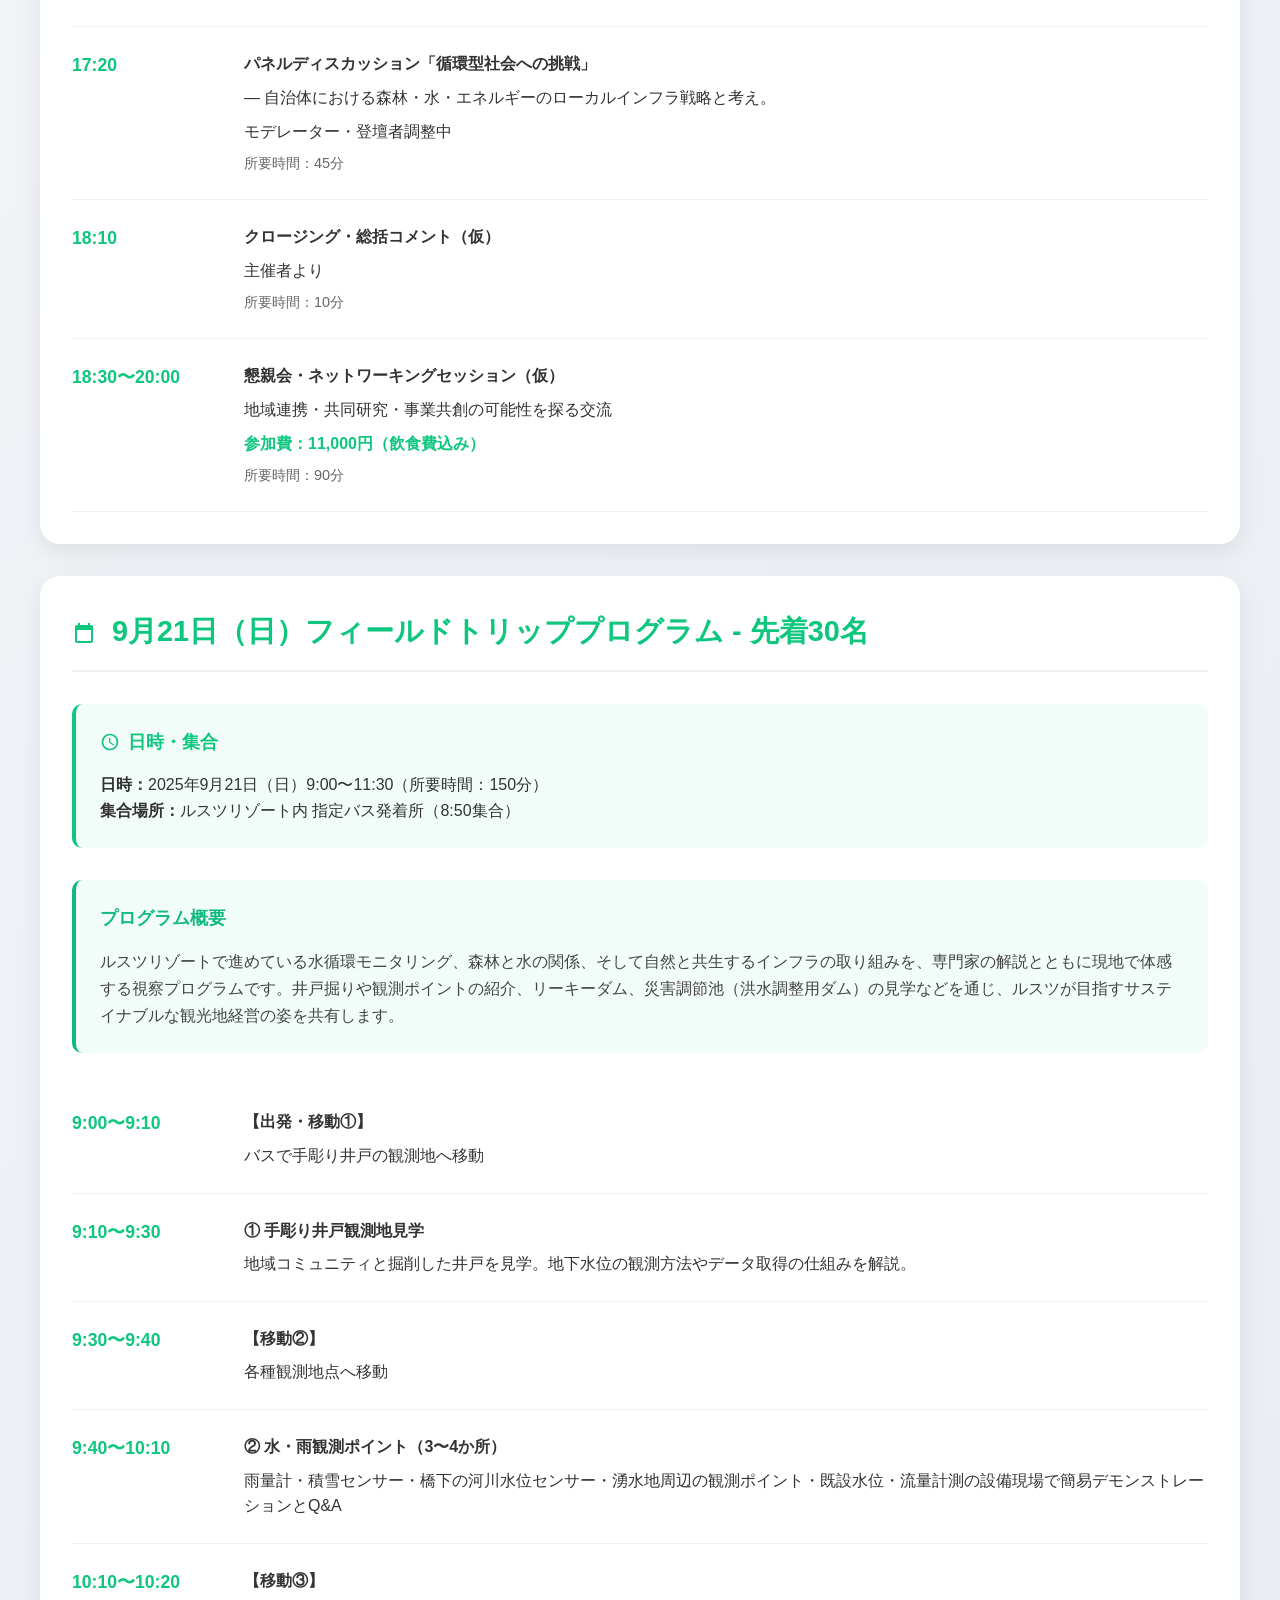
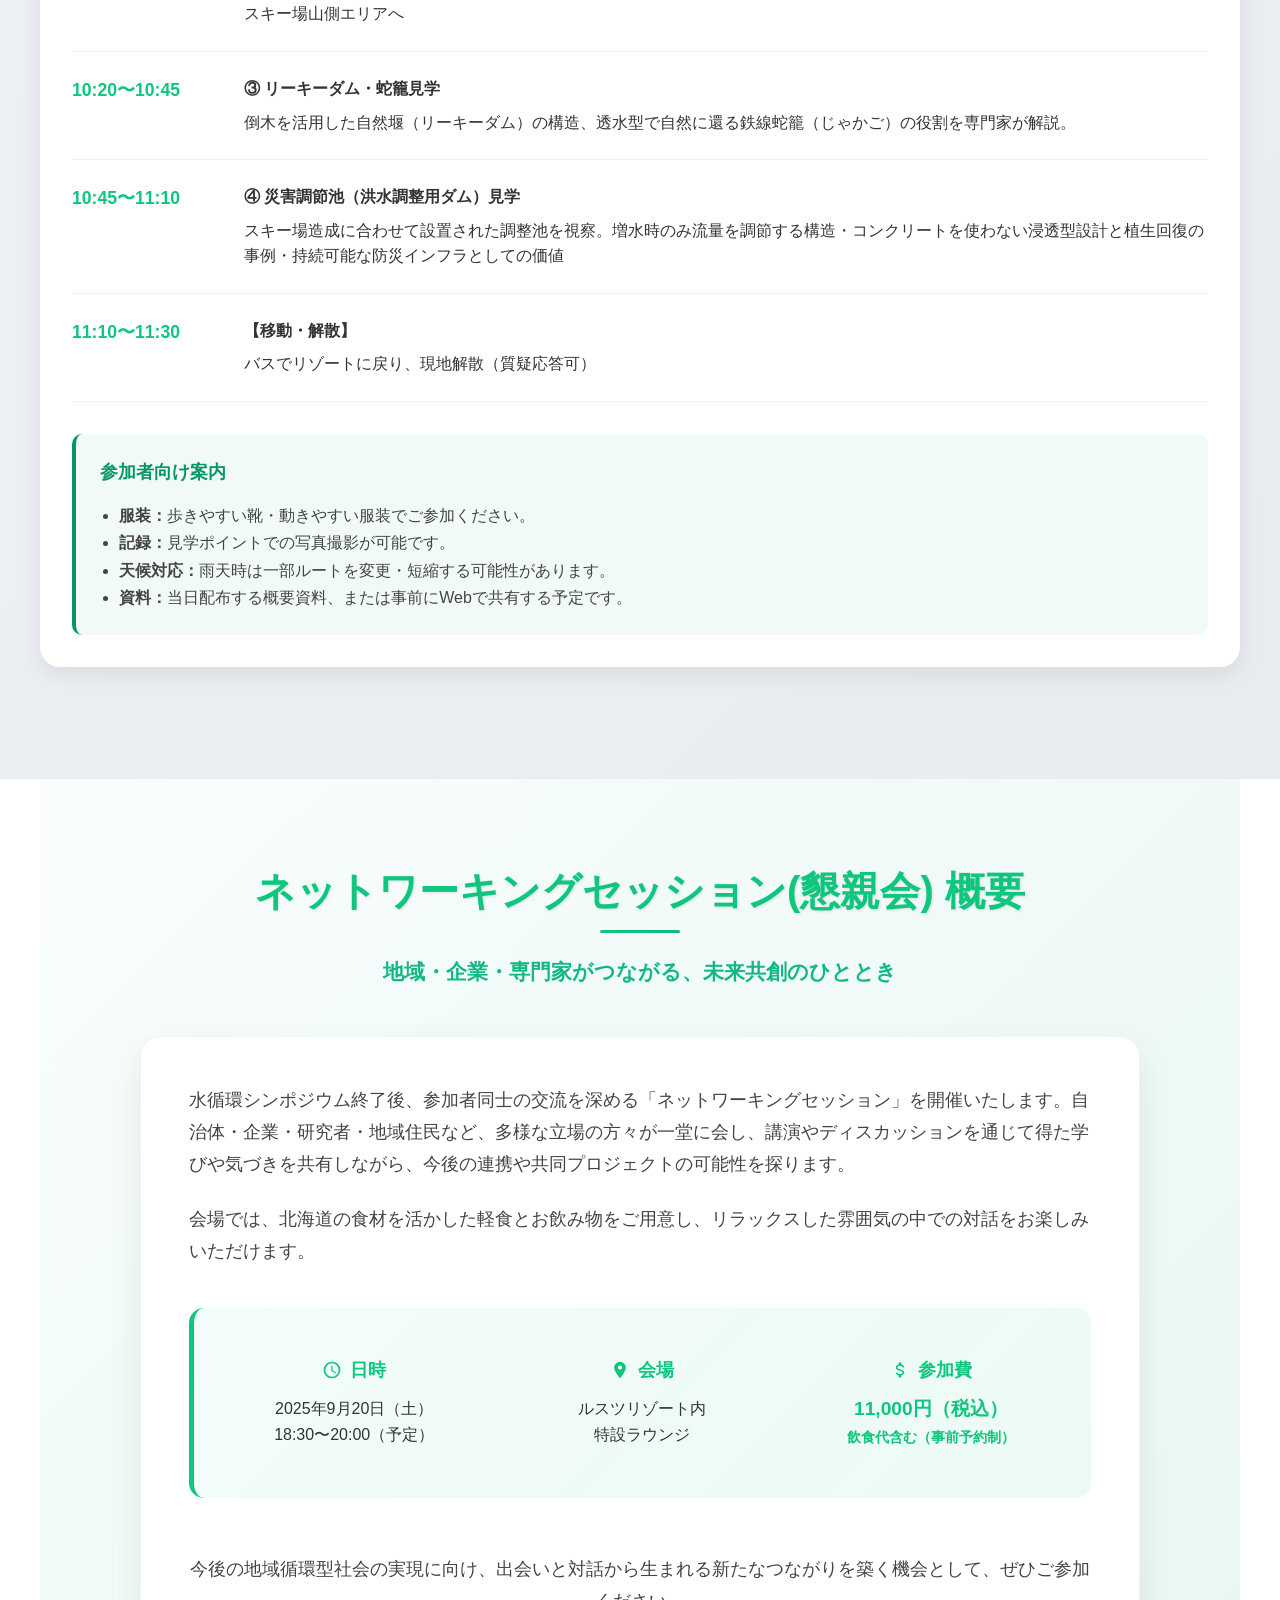
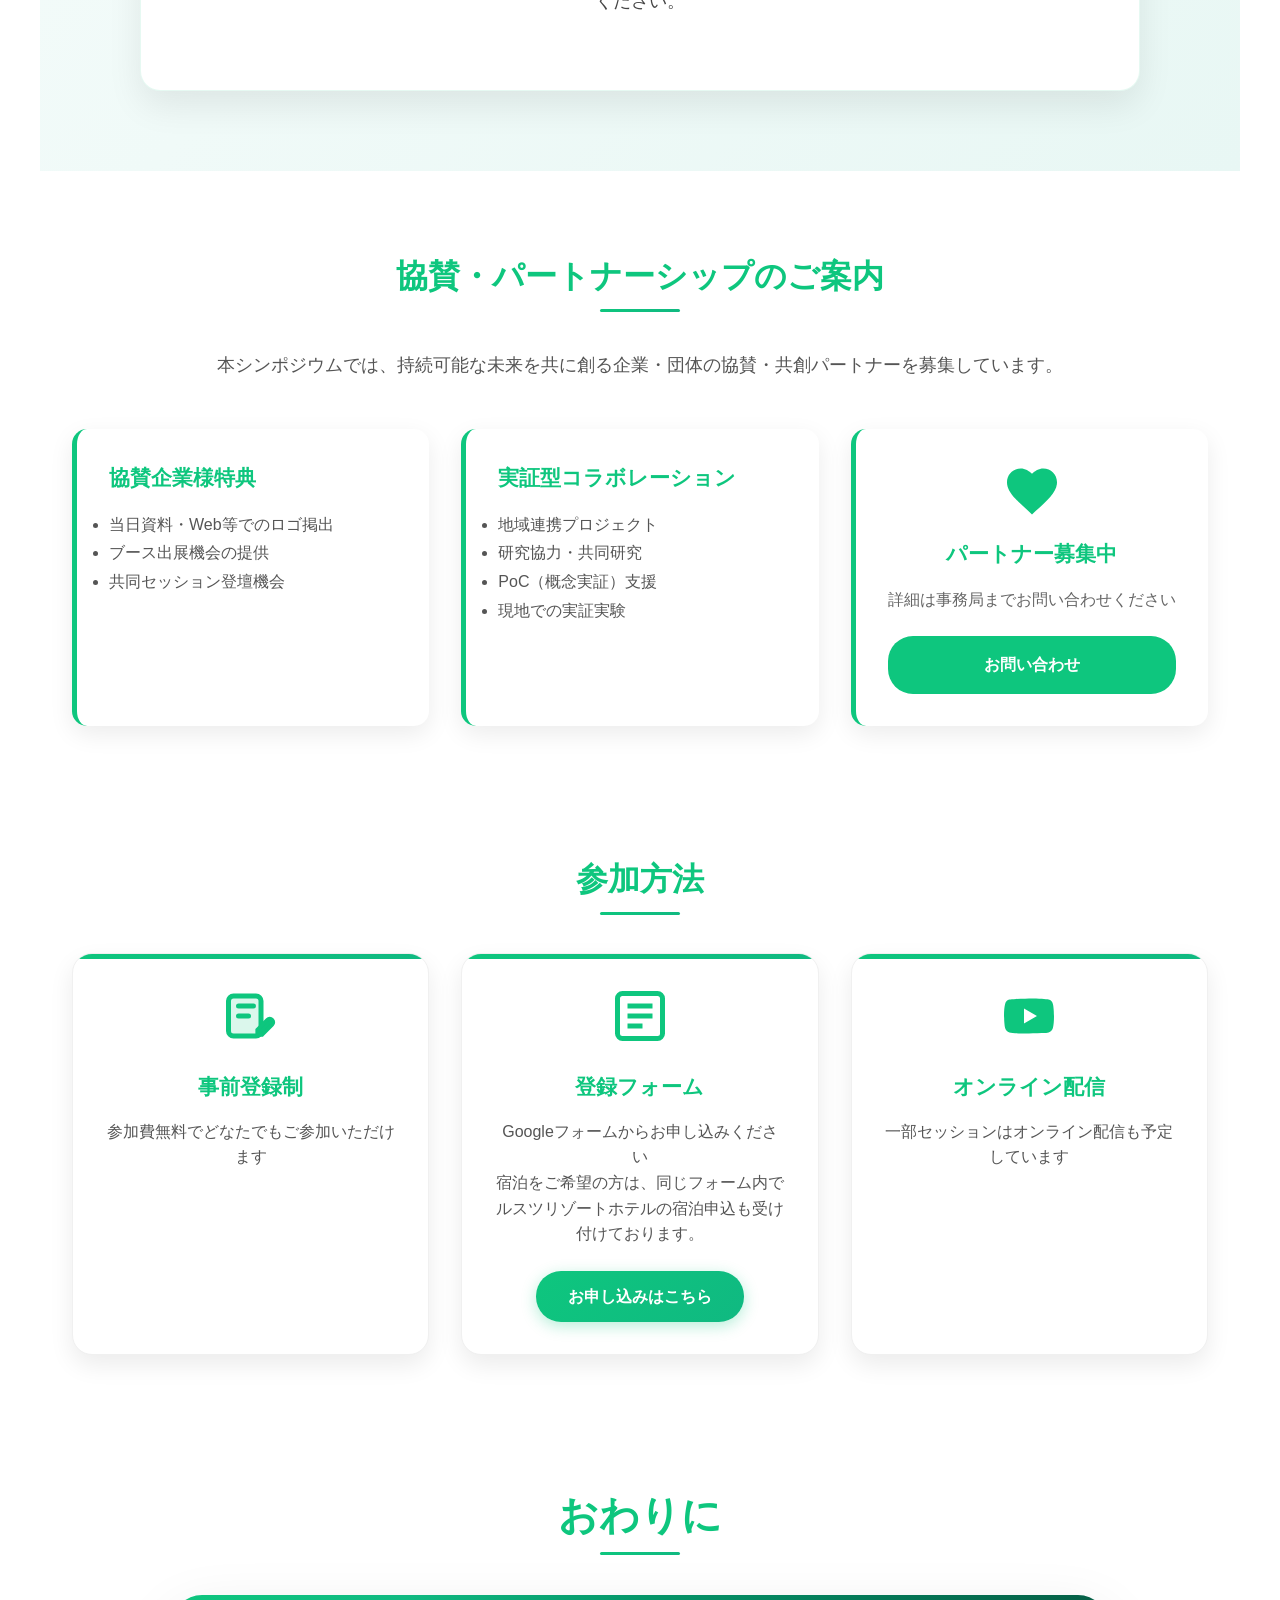
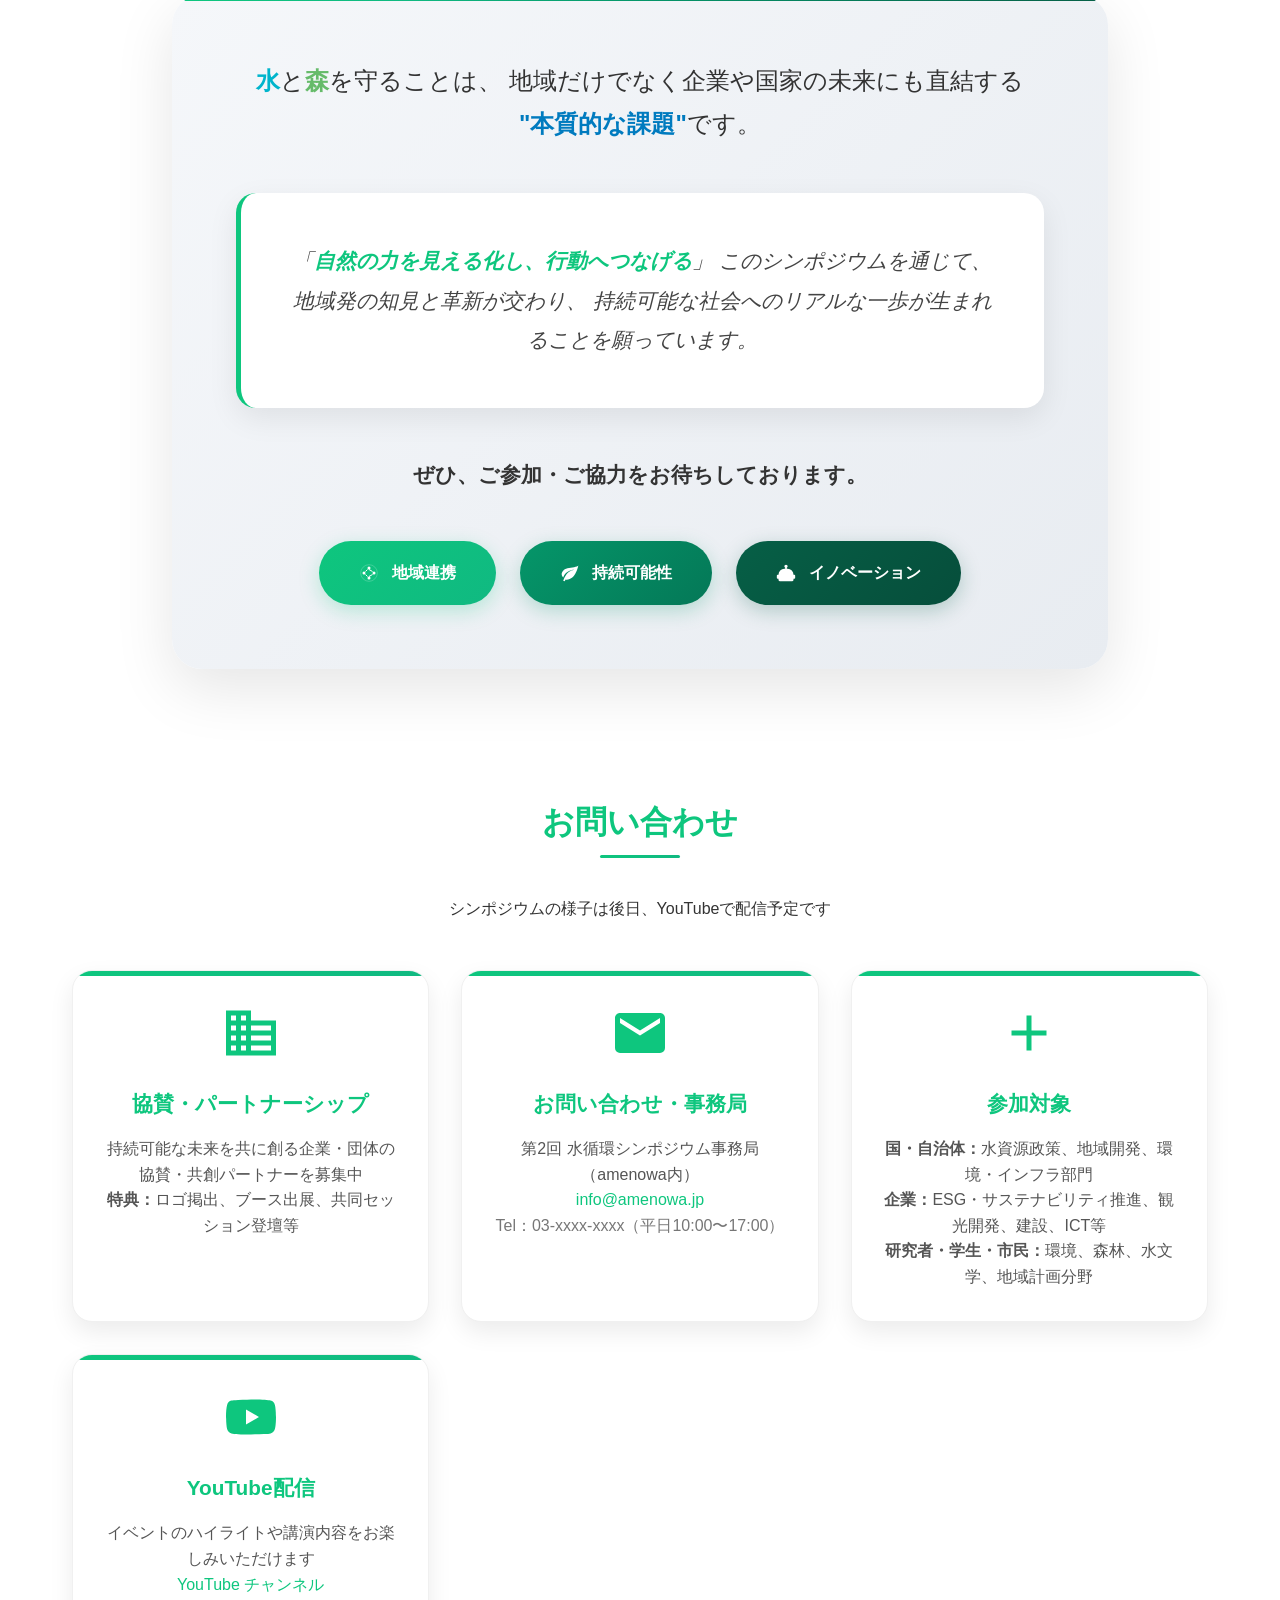
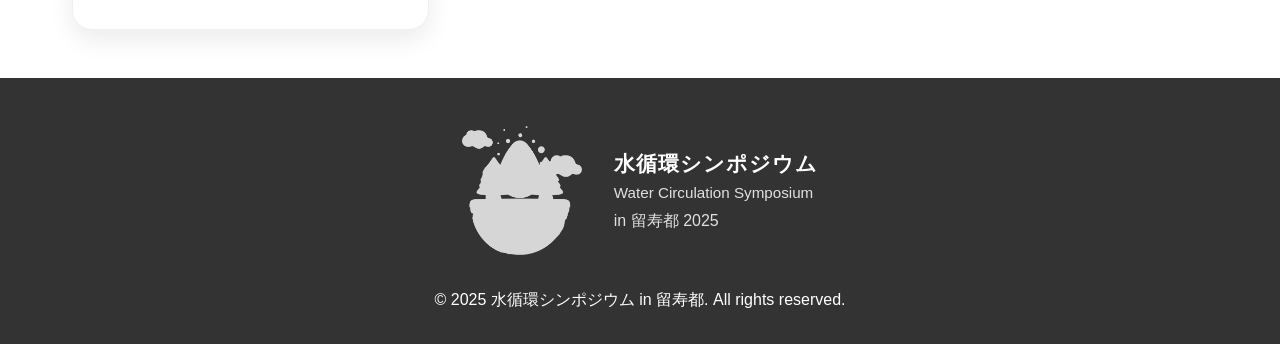
==== commit e8b4975f: "Add files via upload" ====
--- a/Untitled-1.html
+++ b/Untitled-1.html
@@ -2381,7 +2381,7 @@
                 <div class="schedule-item">
                     <div class="schedule-time">15:40</div>
                     <div class="schedule-content">
-                        <div class="schedule-title">調査報告②「森林と水の涵養を支えるリーキーダムの可能性」（仮）</div>
+                        <div class="schedule-title">調査報告②「水源地の森林と健全な水循環」</div>
                         <div>蔵治 光一郎 教授（東京大学大学院 農学生命科学研究科）</div>
                         <div style="font-size: 0.9em; color: #666; margin-top: 0.5rem;">所要時間：30分</div>
                     </div>
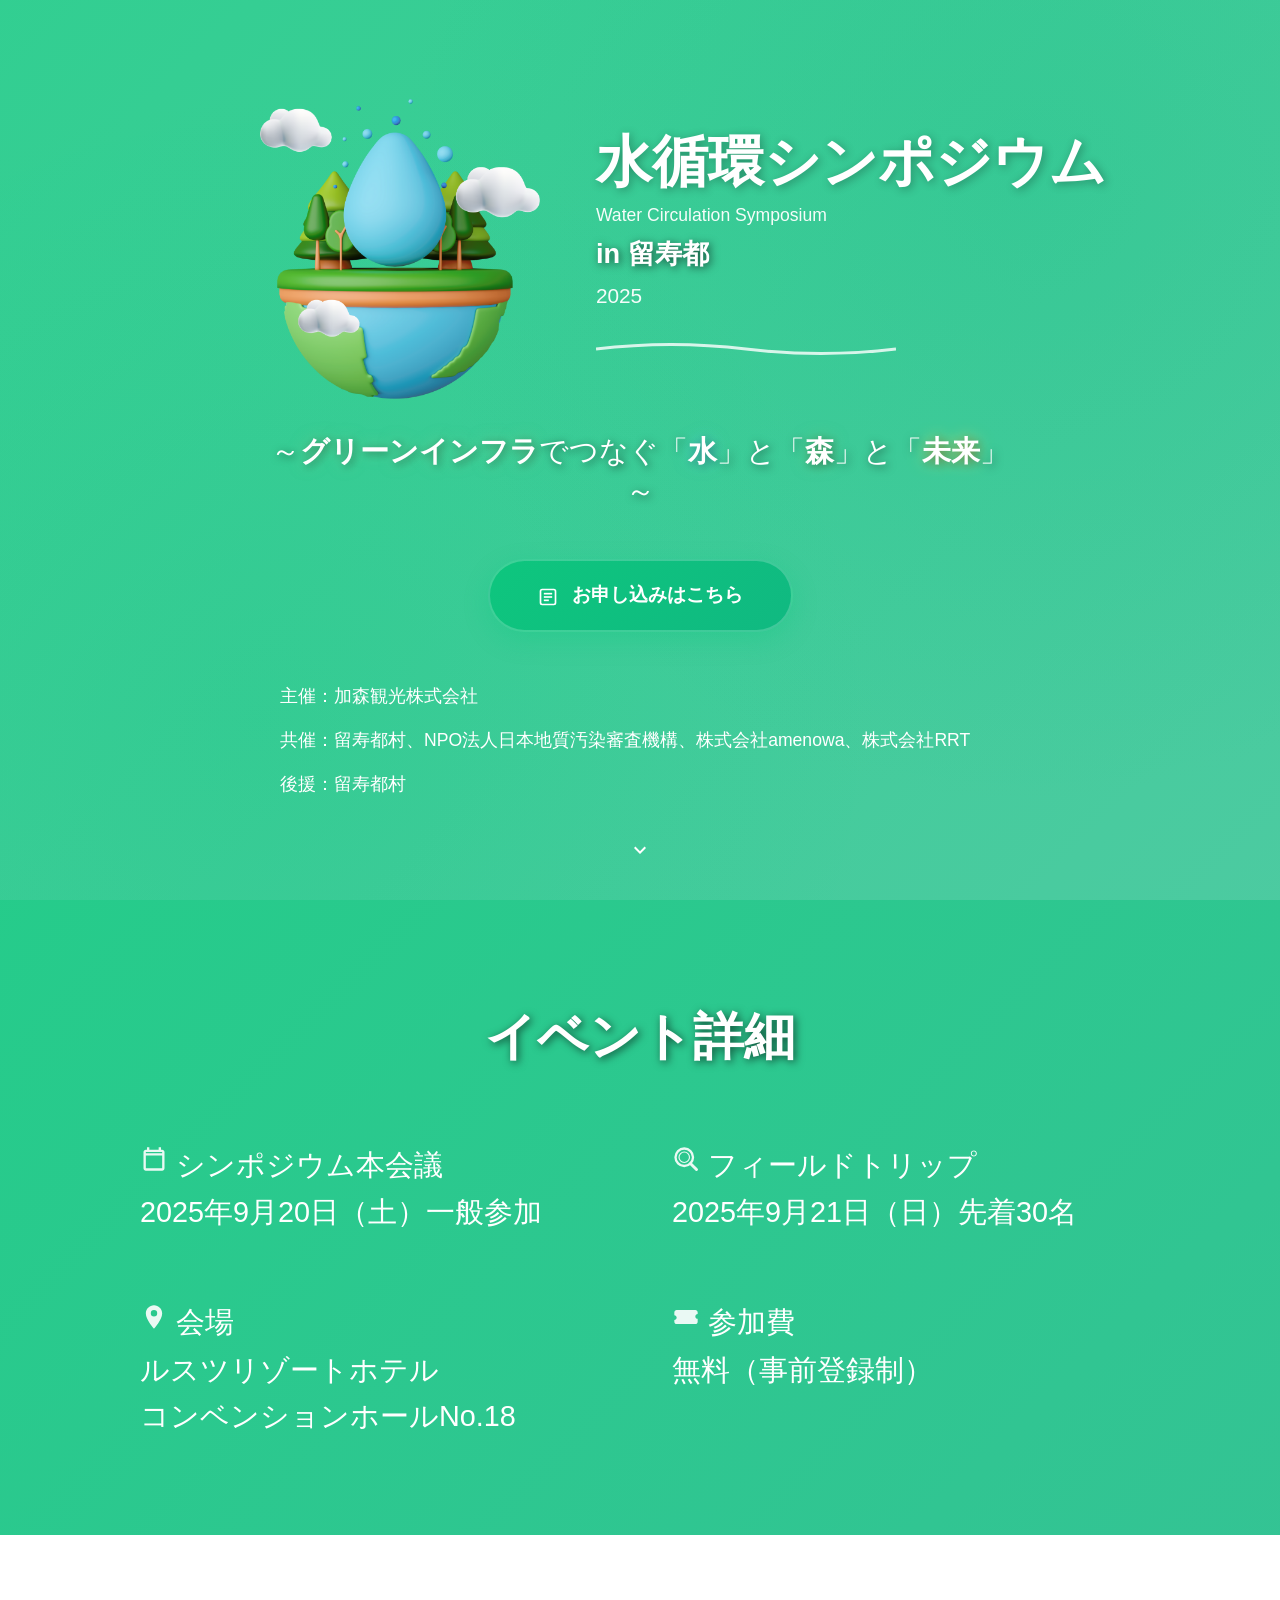
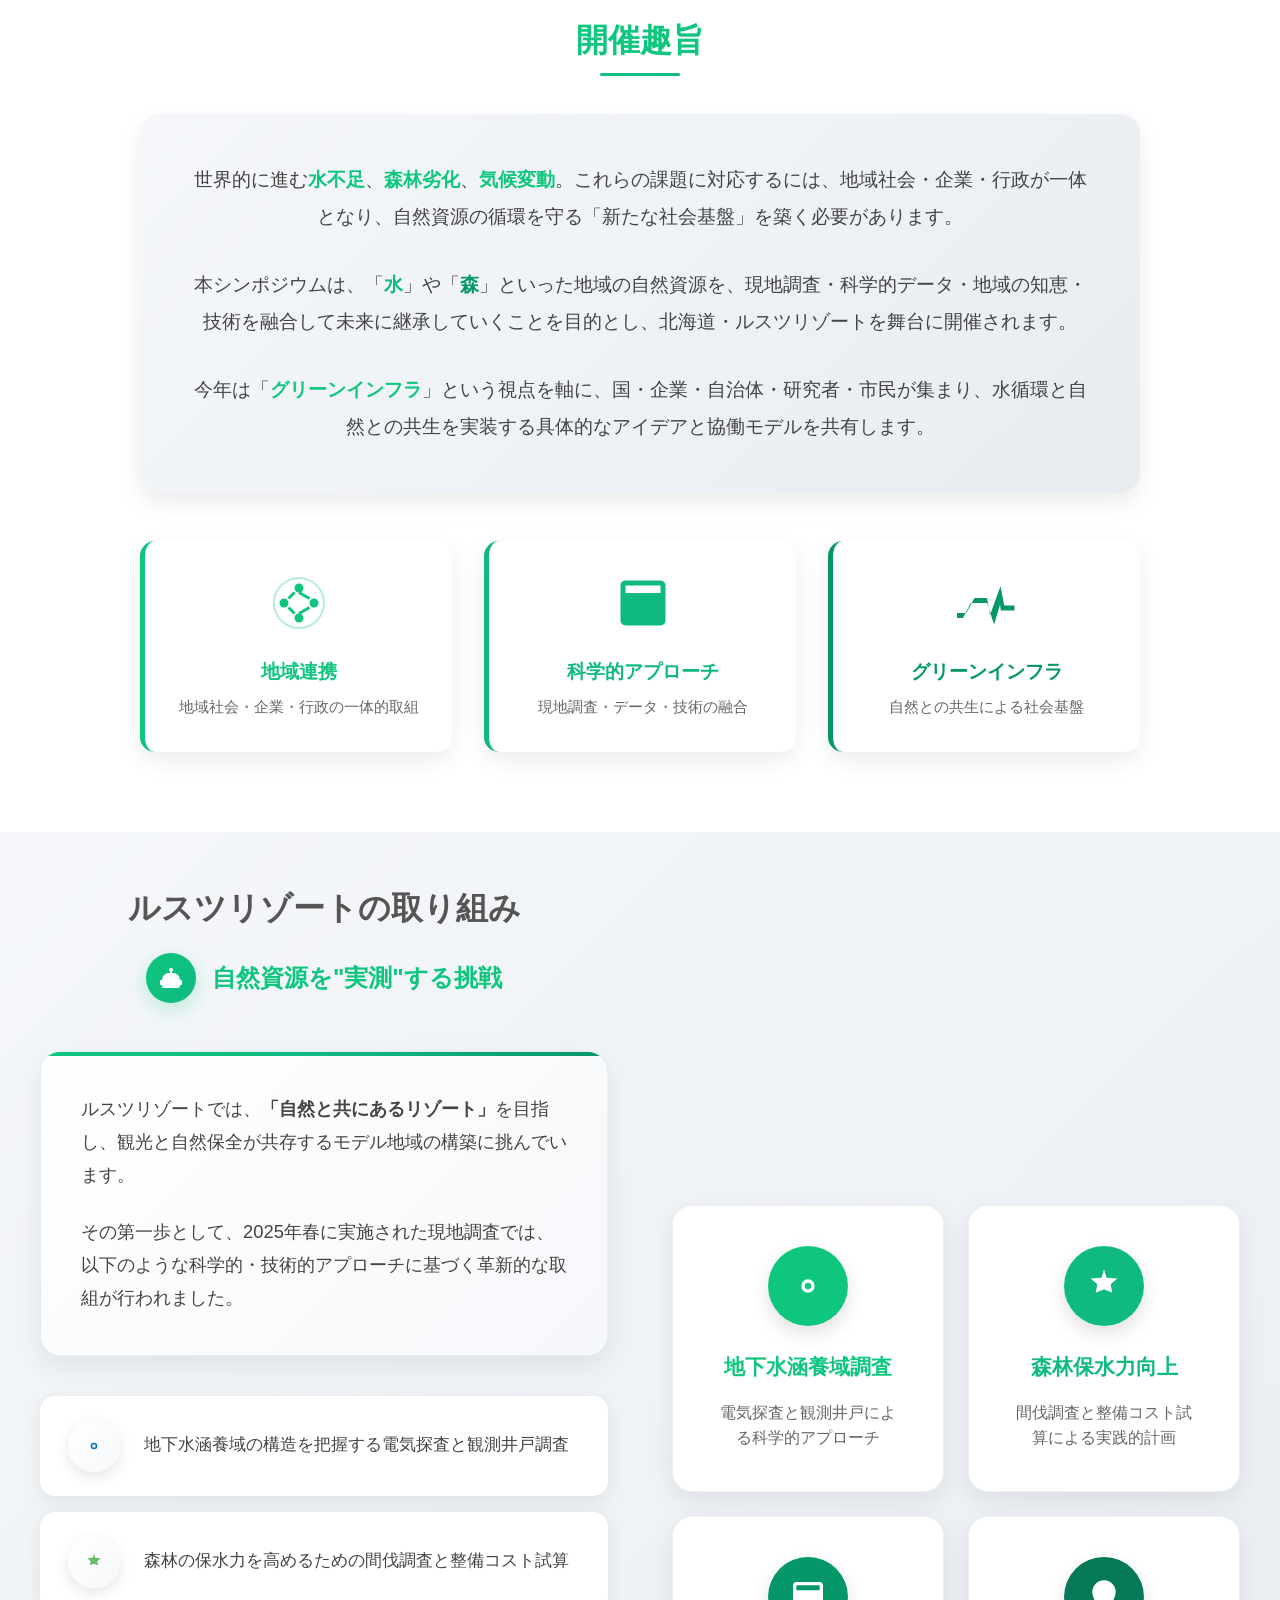
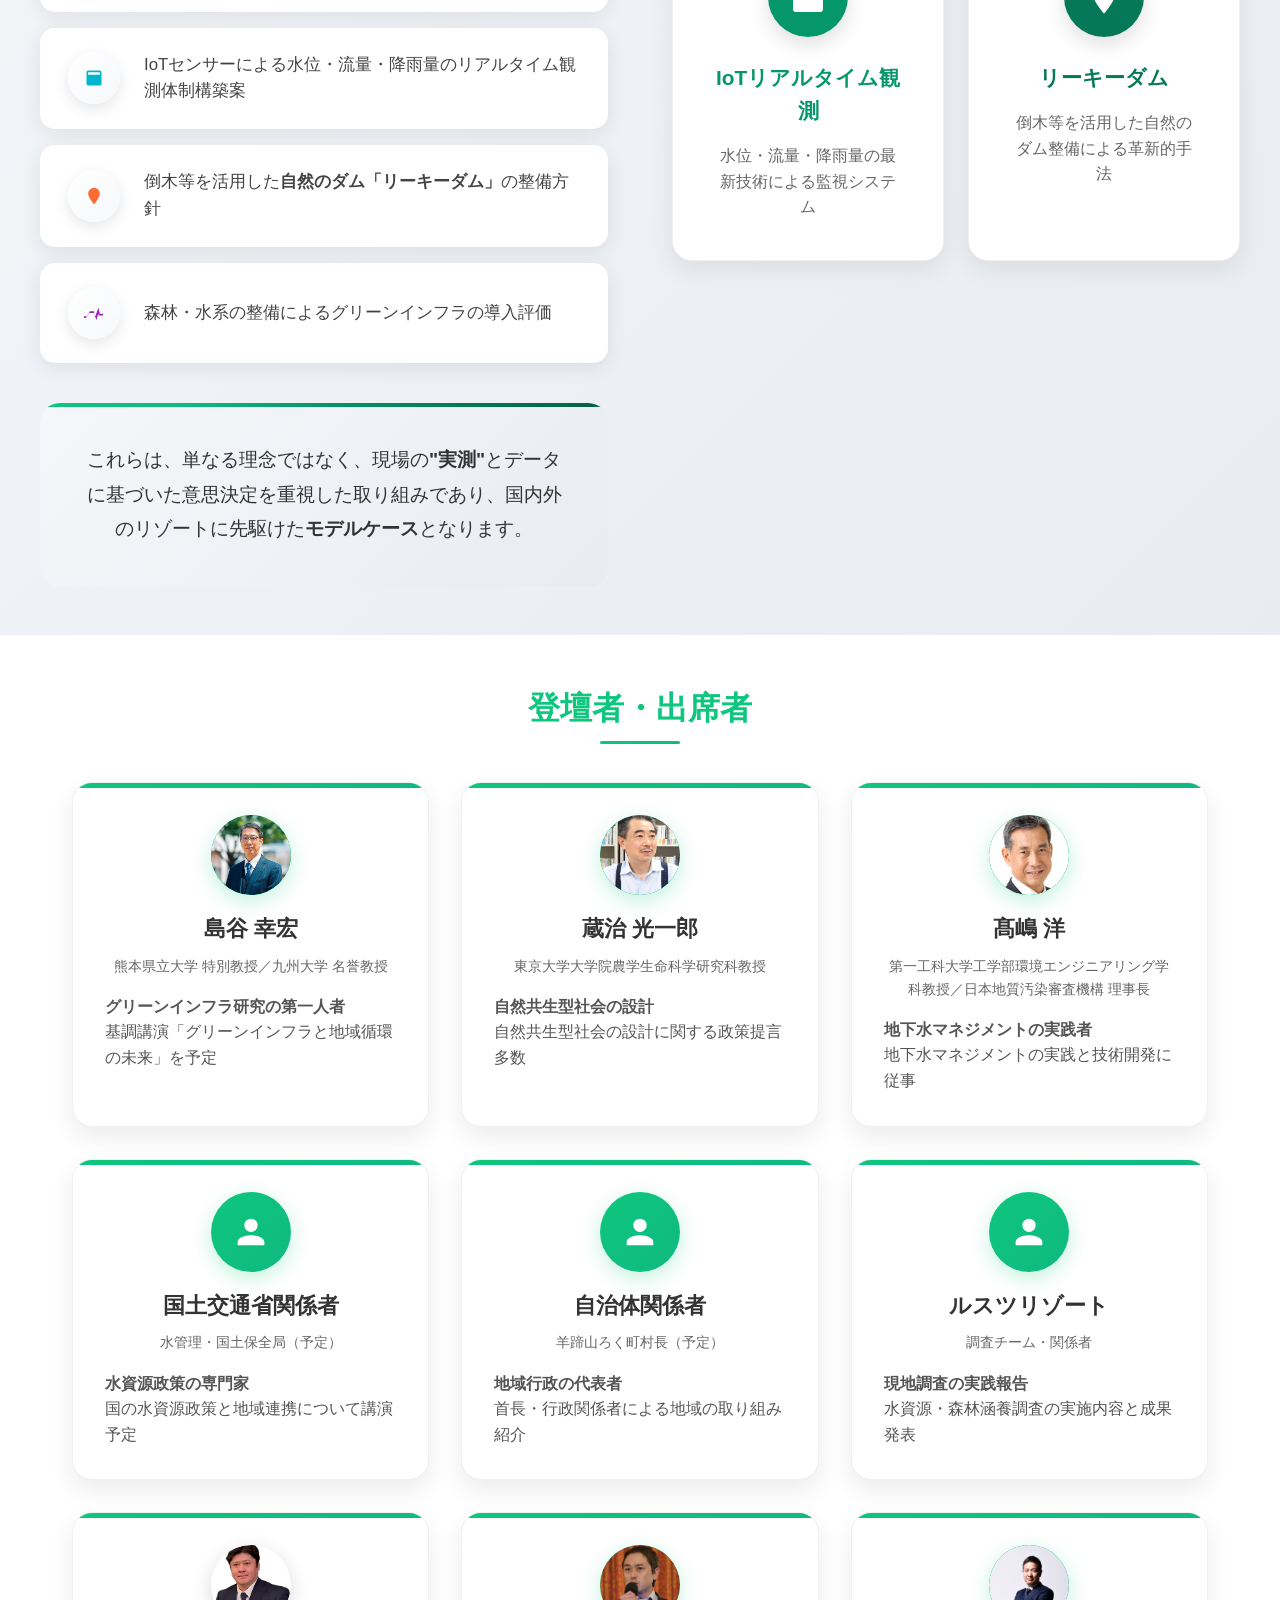
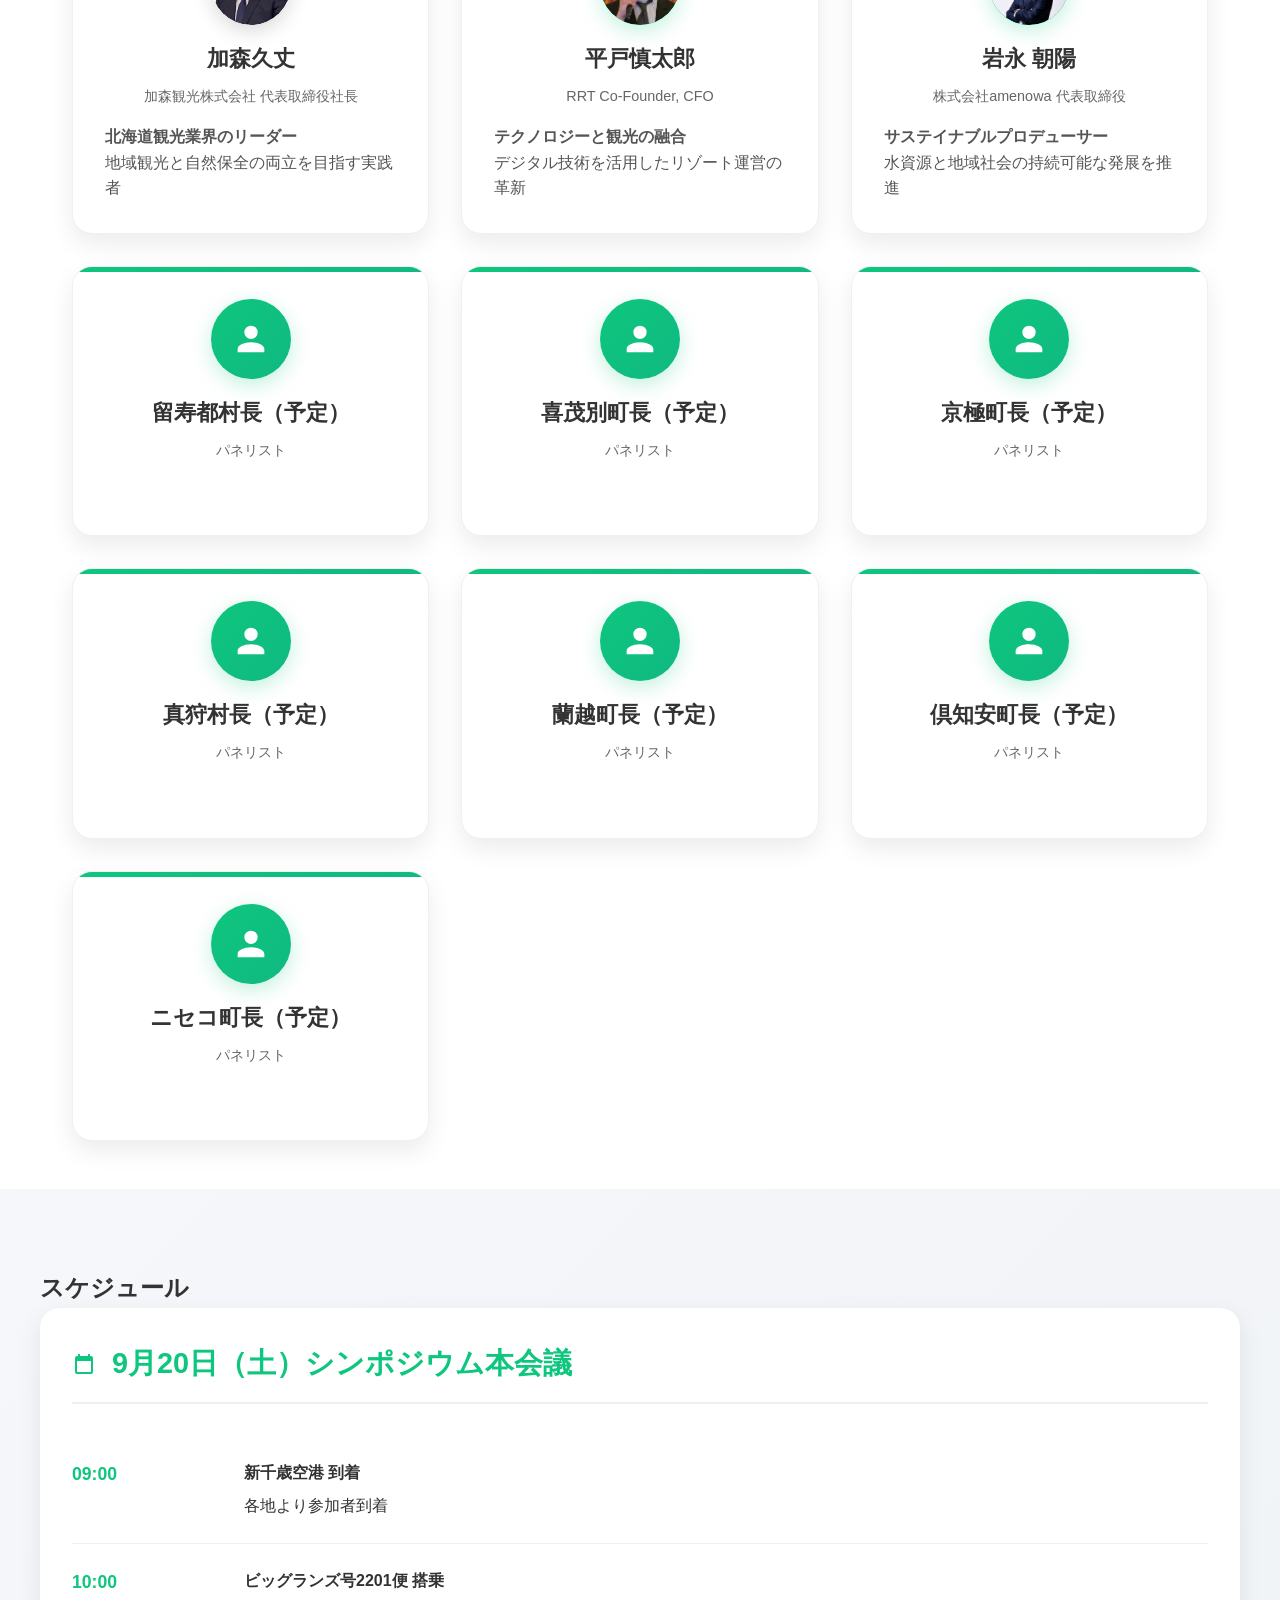
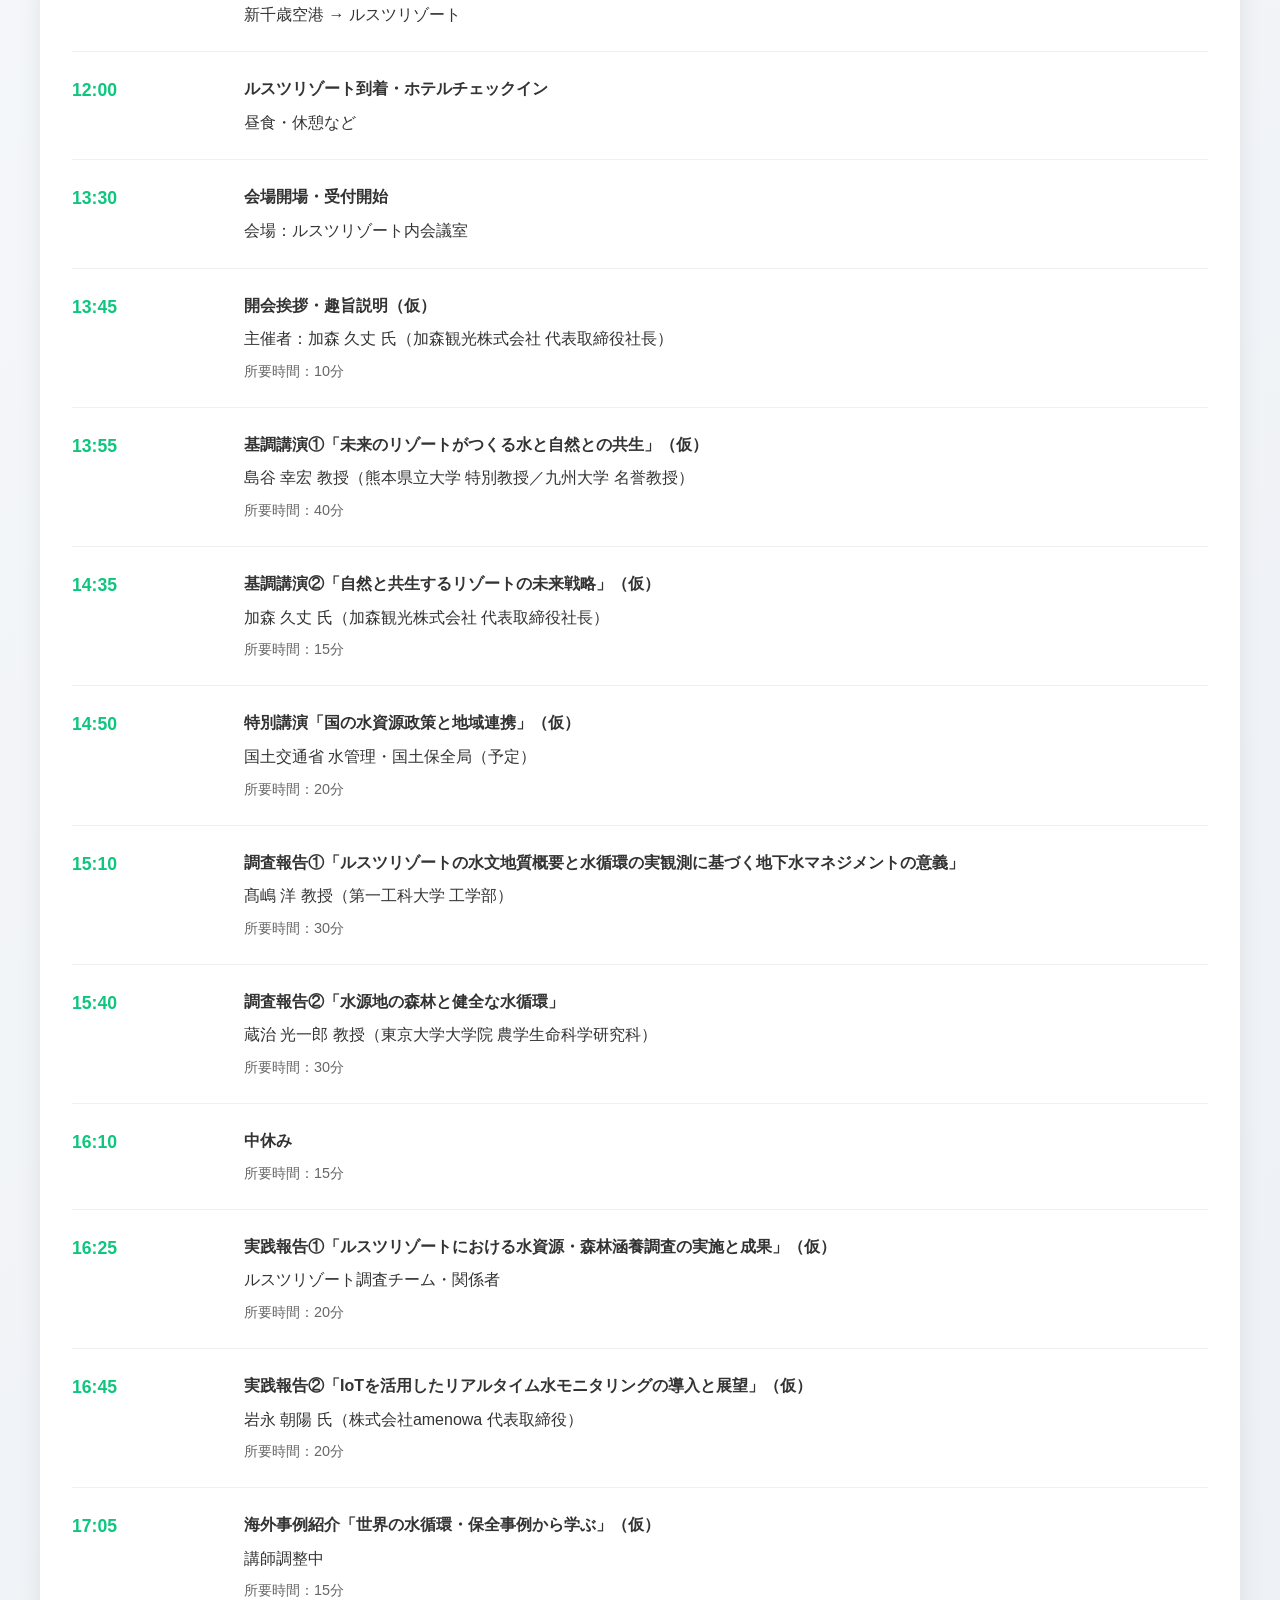
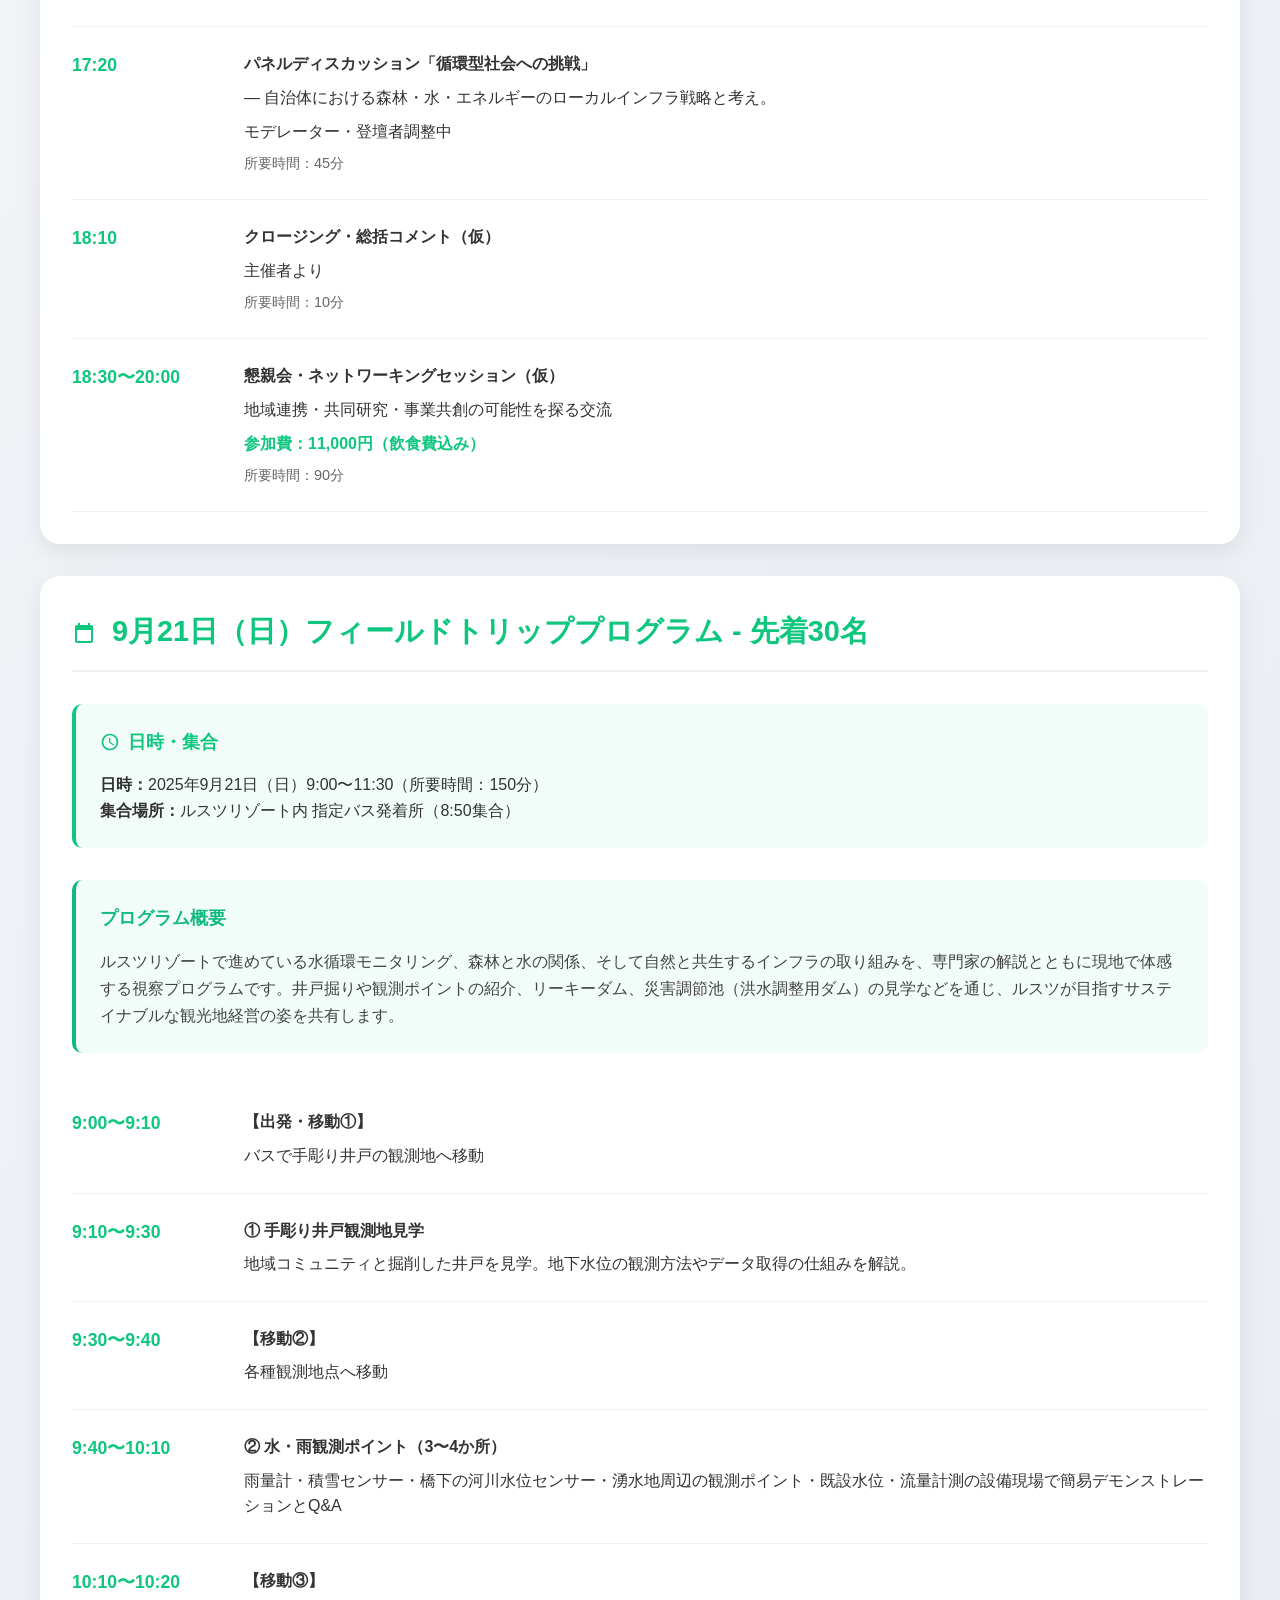
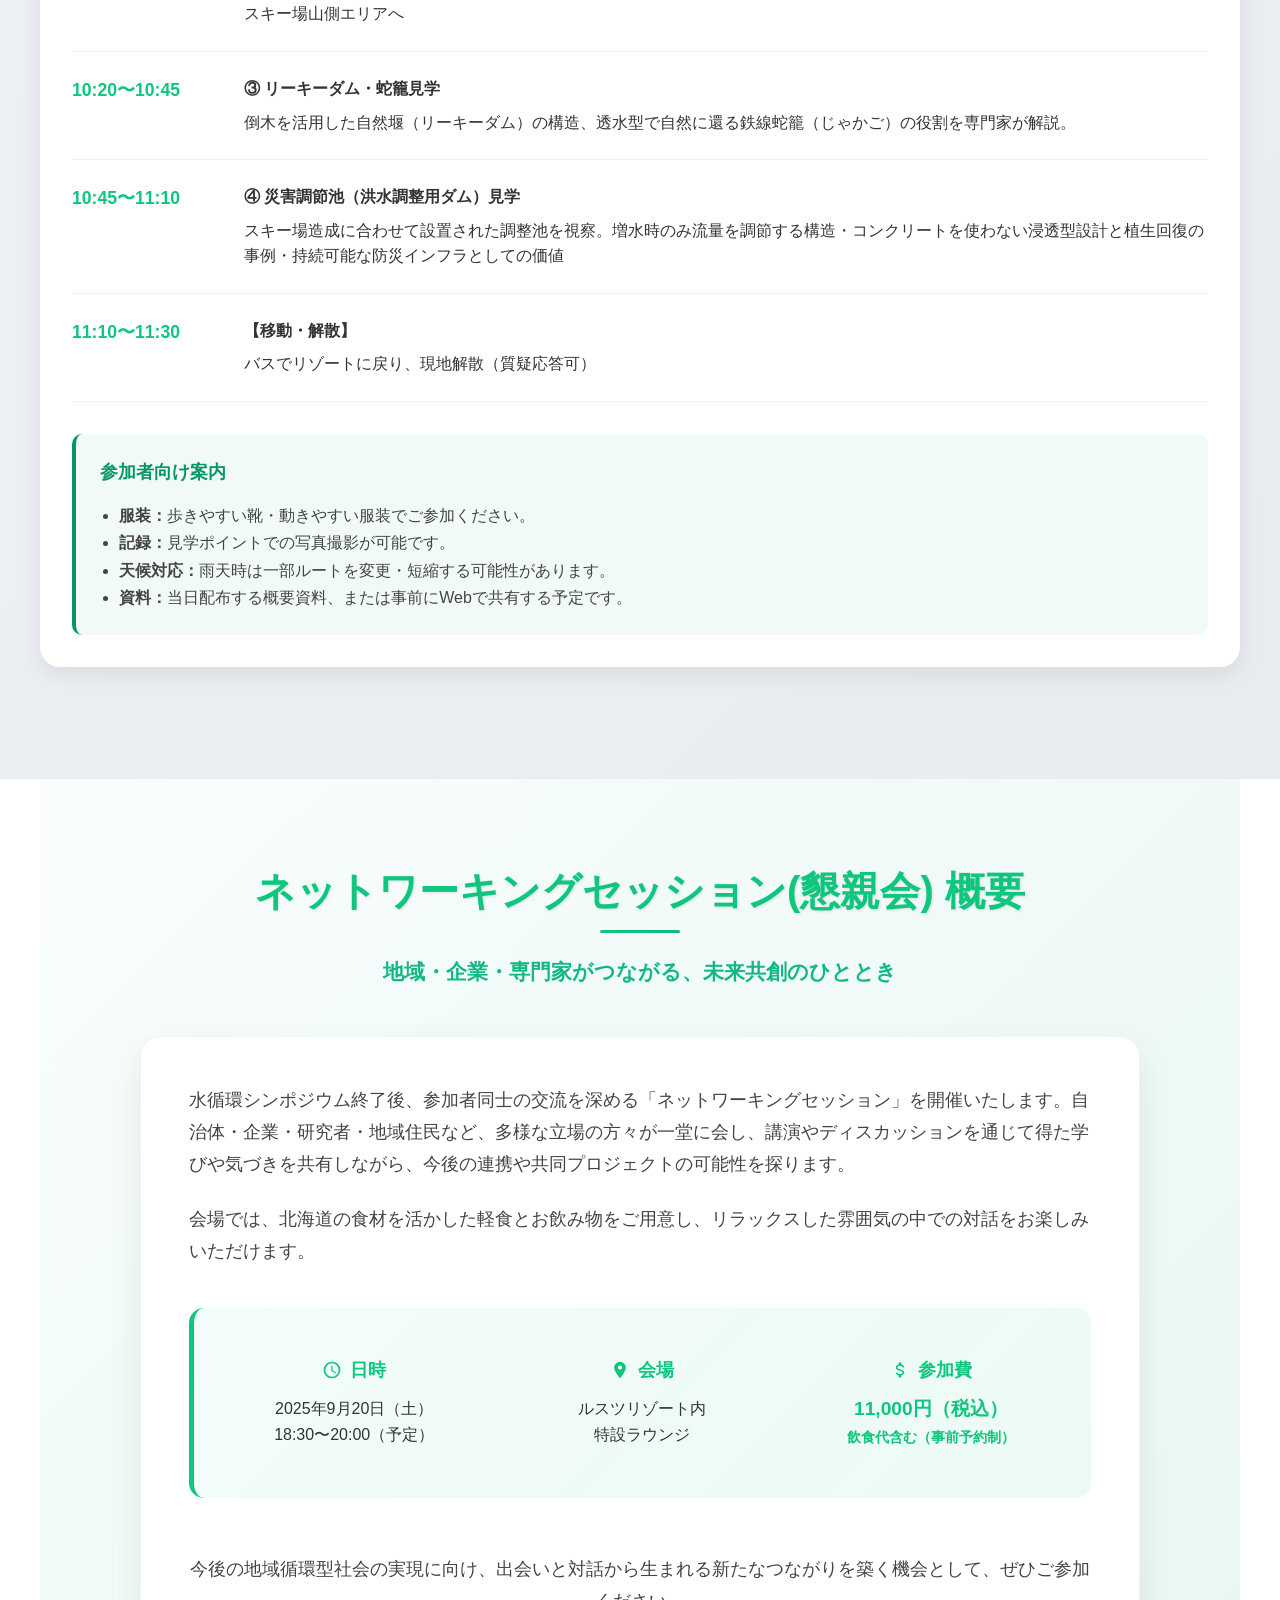
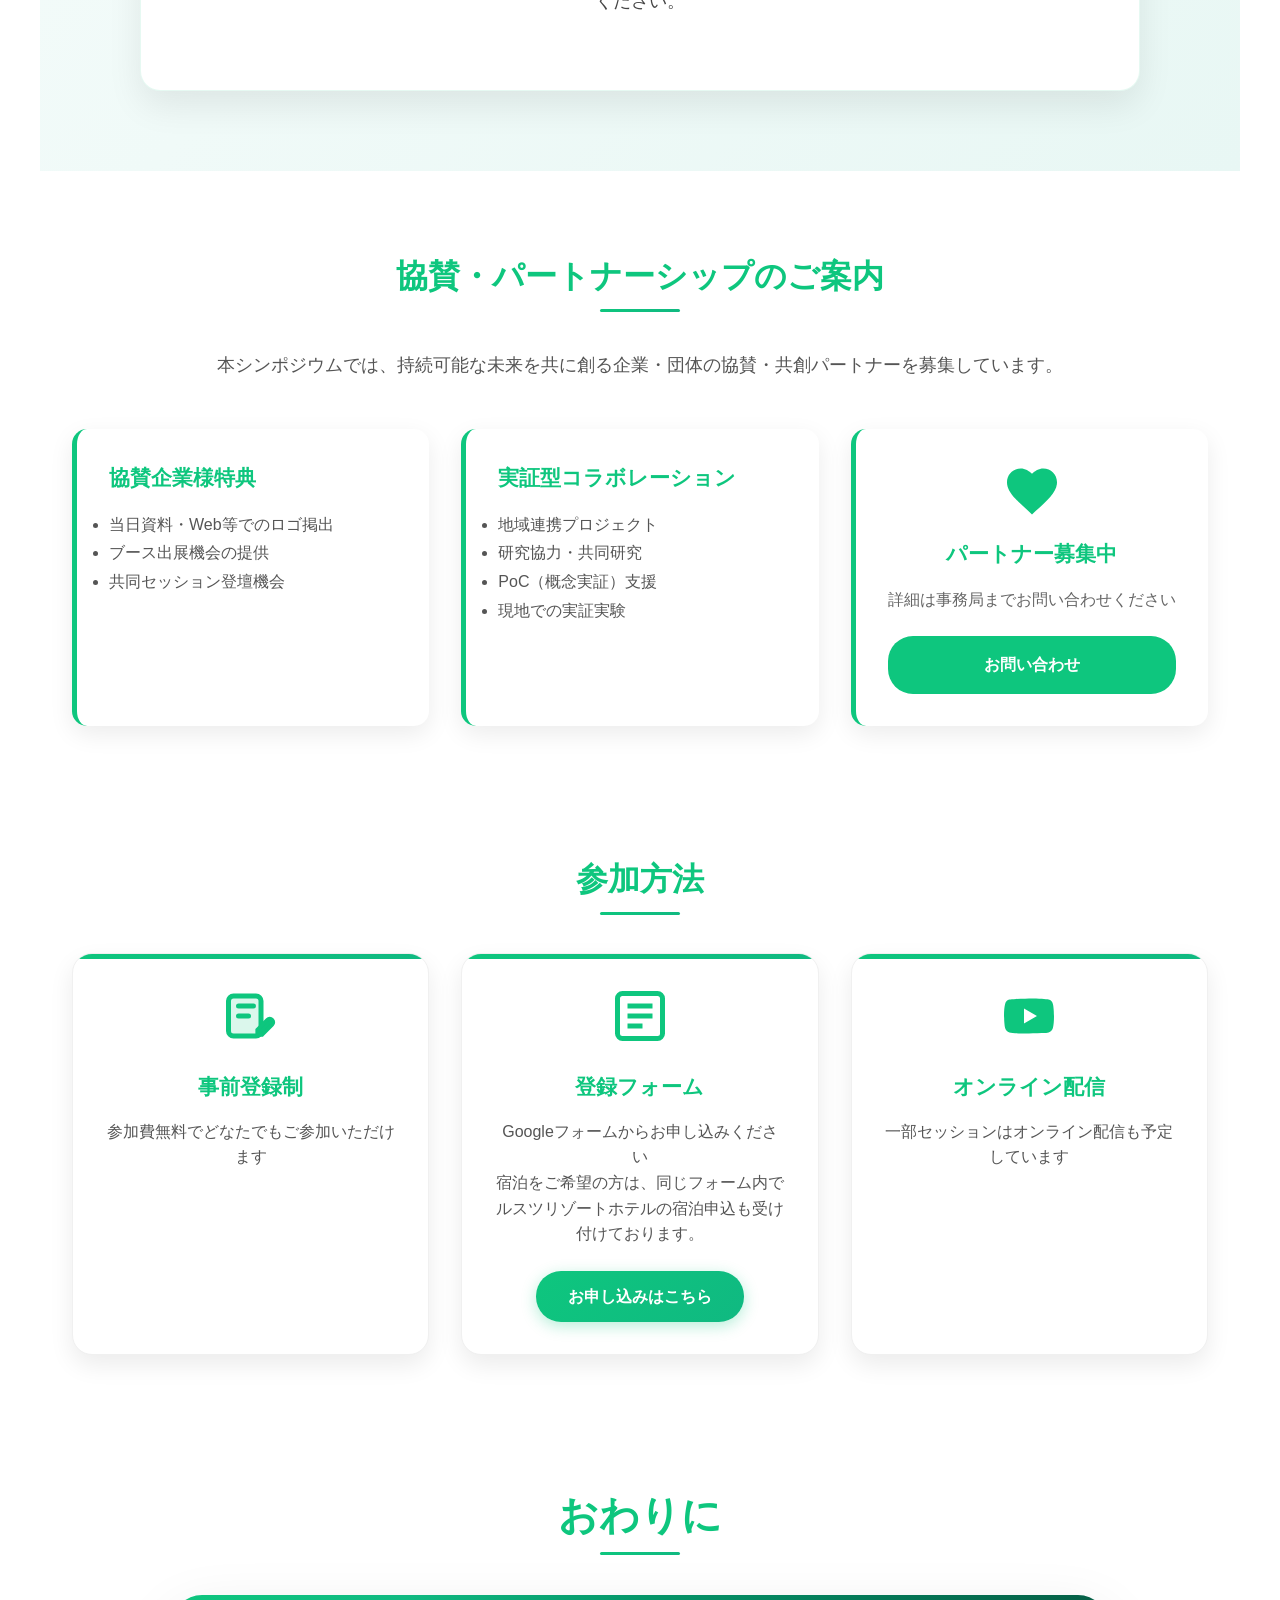
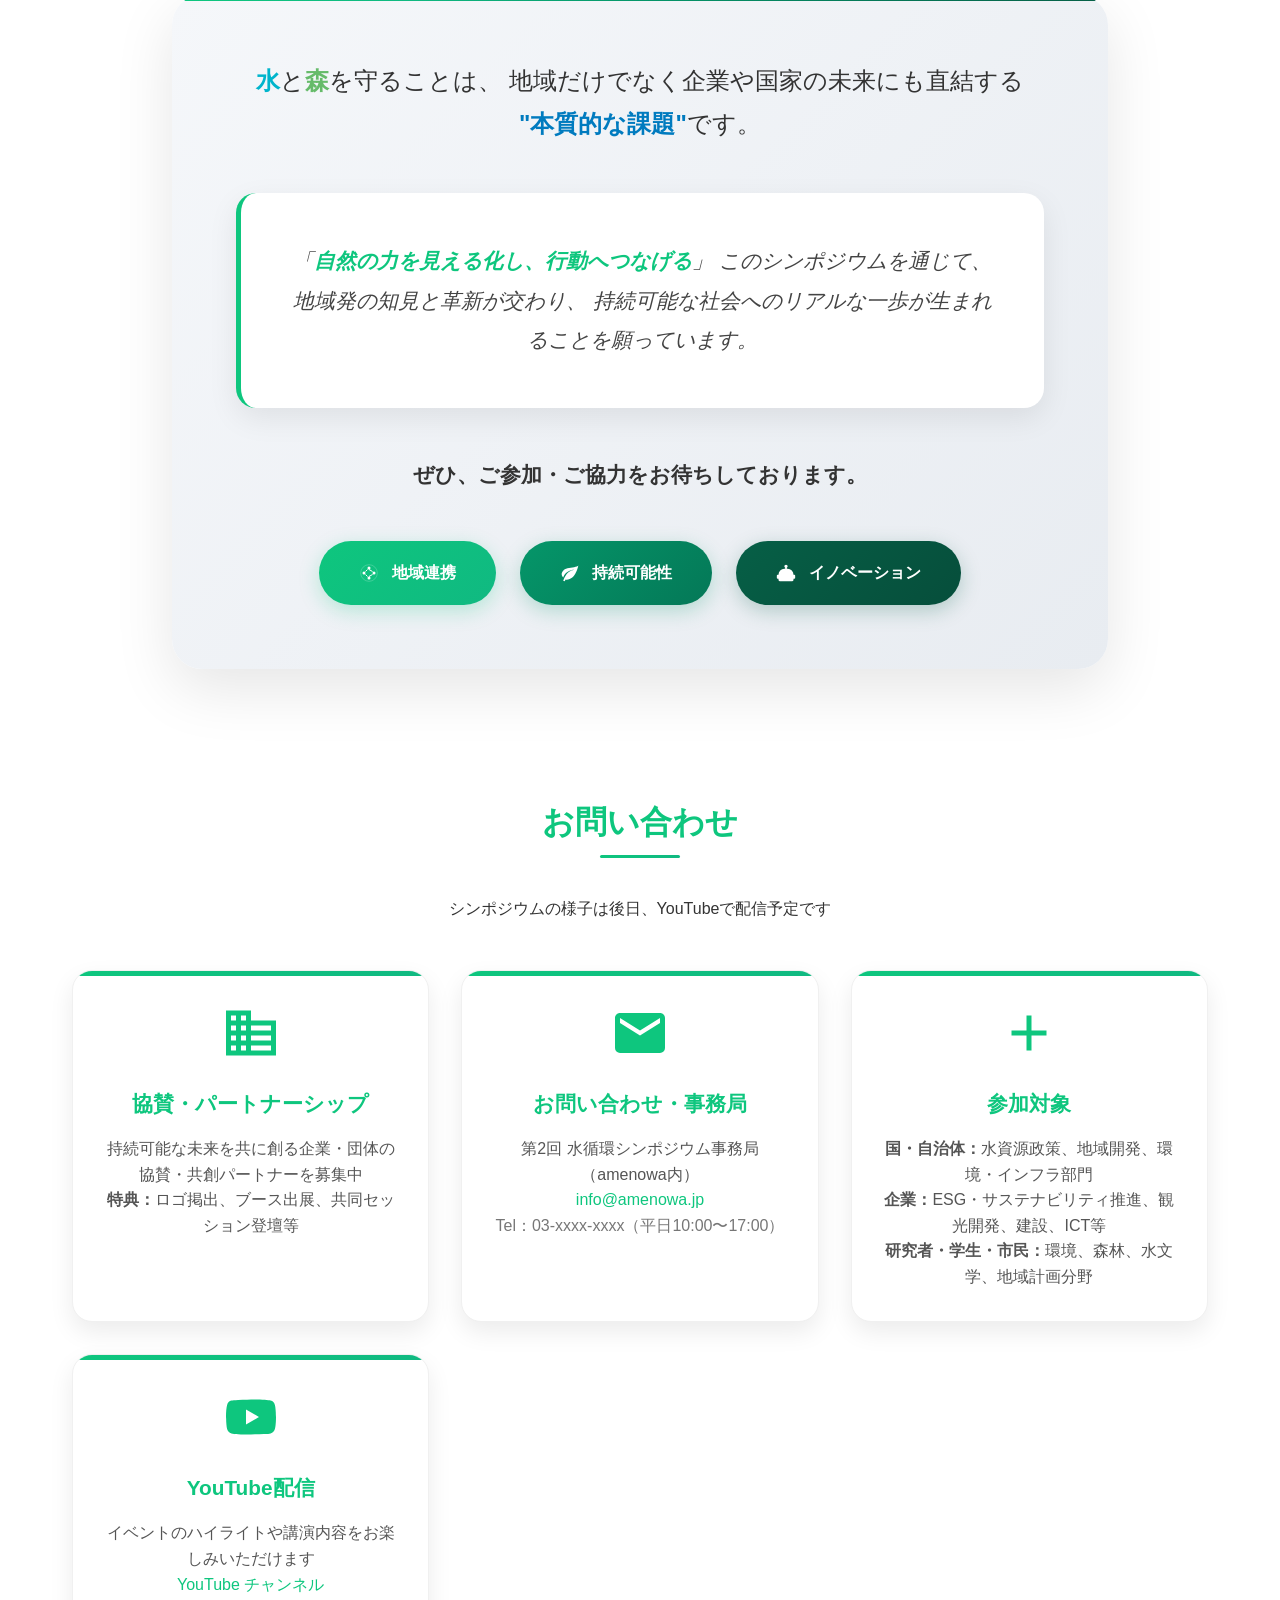
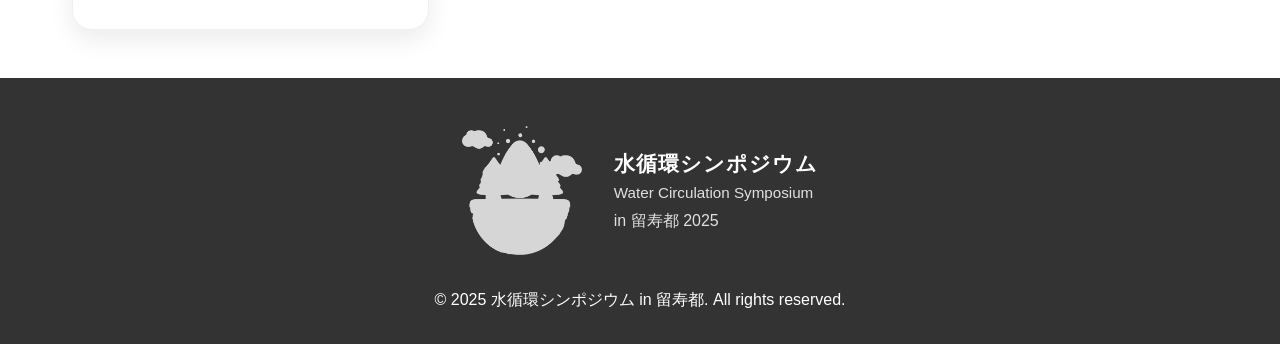
==== commit e6e6518f: "Add files via upload" ====
--- a/Untitled-1.html
+++ b/Untitled-1.html
@@ -2372,7 +2372,7 @@
                 <div class="schedule-item">
                     <div class="schedule-time">15:10</div>
                     <div class="schedule-content">
-                        <div class="schedule-title">調査報告①「北海道・ルスツの地下水盆構造と水資源保全」（仮）</div>
+                        <div class="schedule-title">調査報告①「ルスツリゾートの水文地質概要と水循環の実観測に基づく地下水マネジメントの意義」</div>
                         <div>髙嶋 洋 教授（第一工科大学 工学部）</div>
                         <div style="font-size: 0.9em; color: #666; margin-top: 0.5rem;">所要時間：30分</div>
                     </div>
